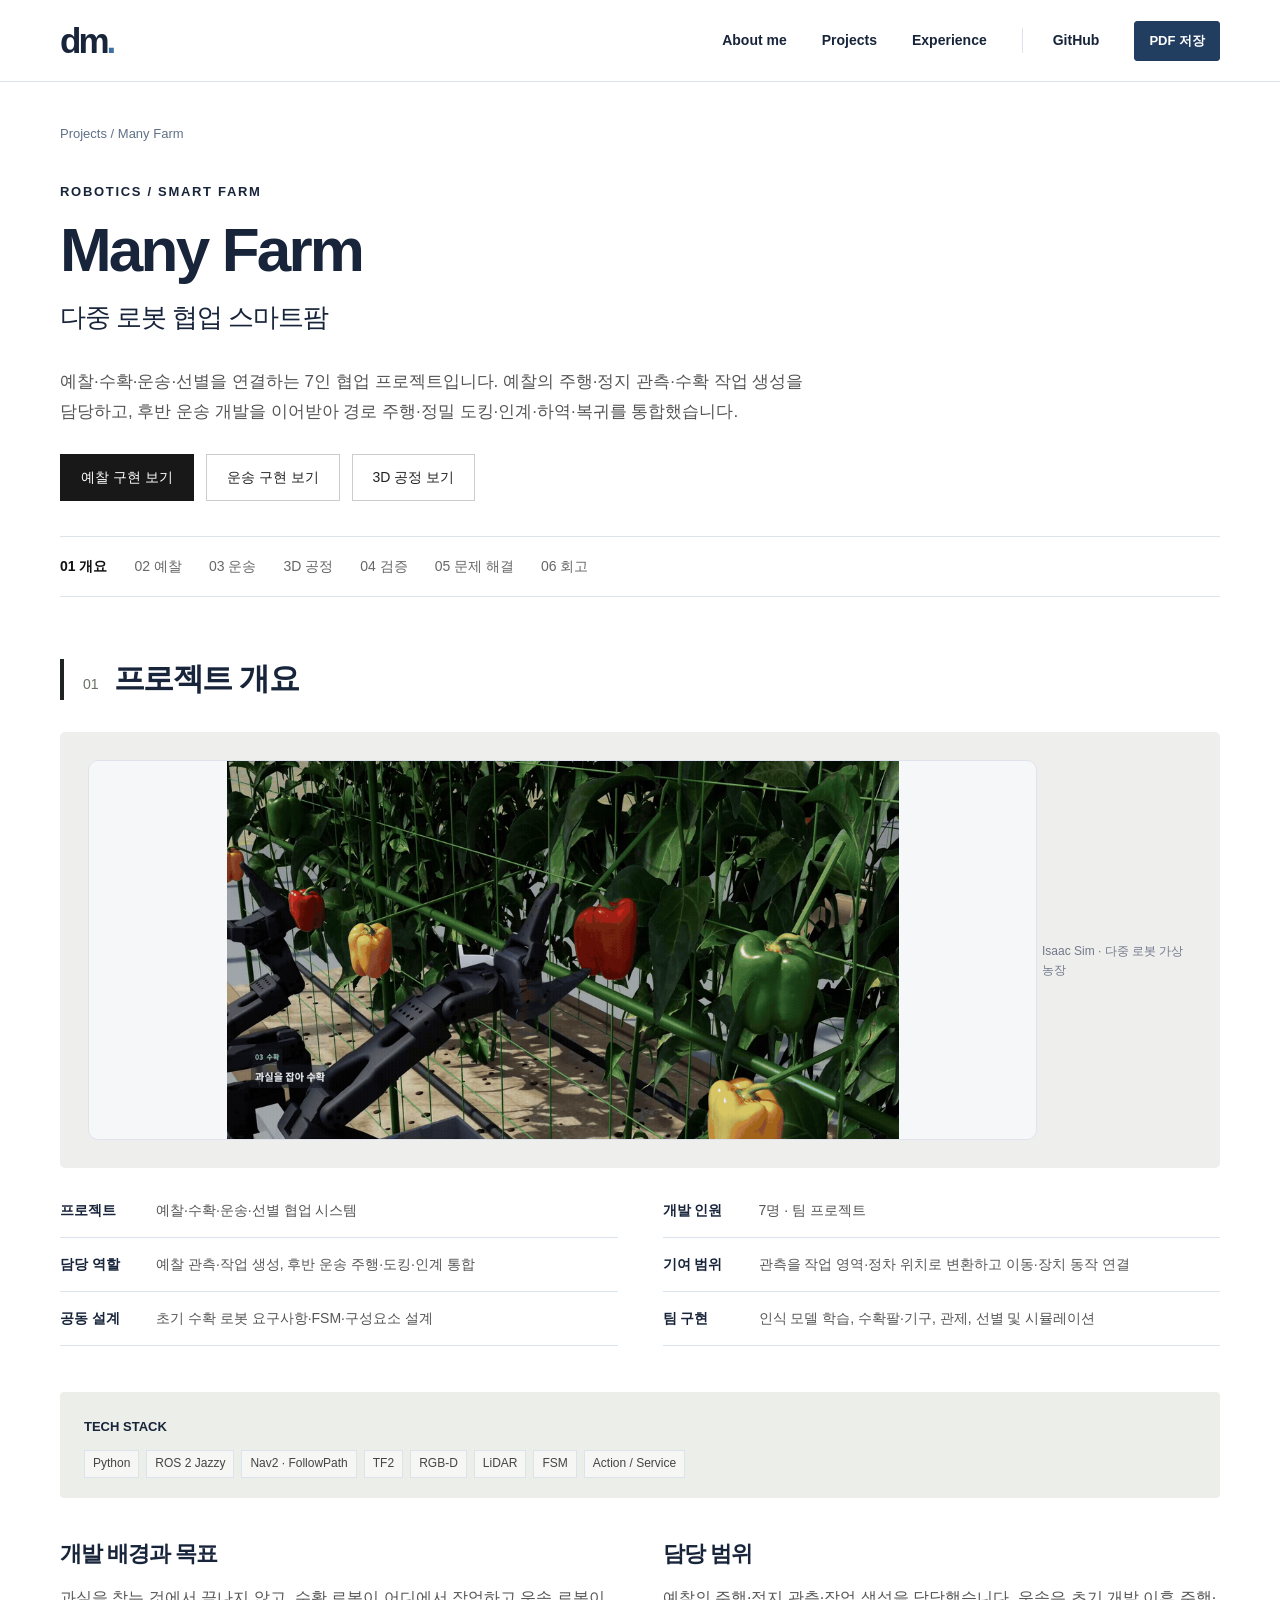
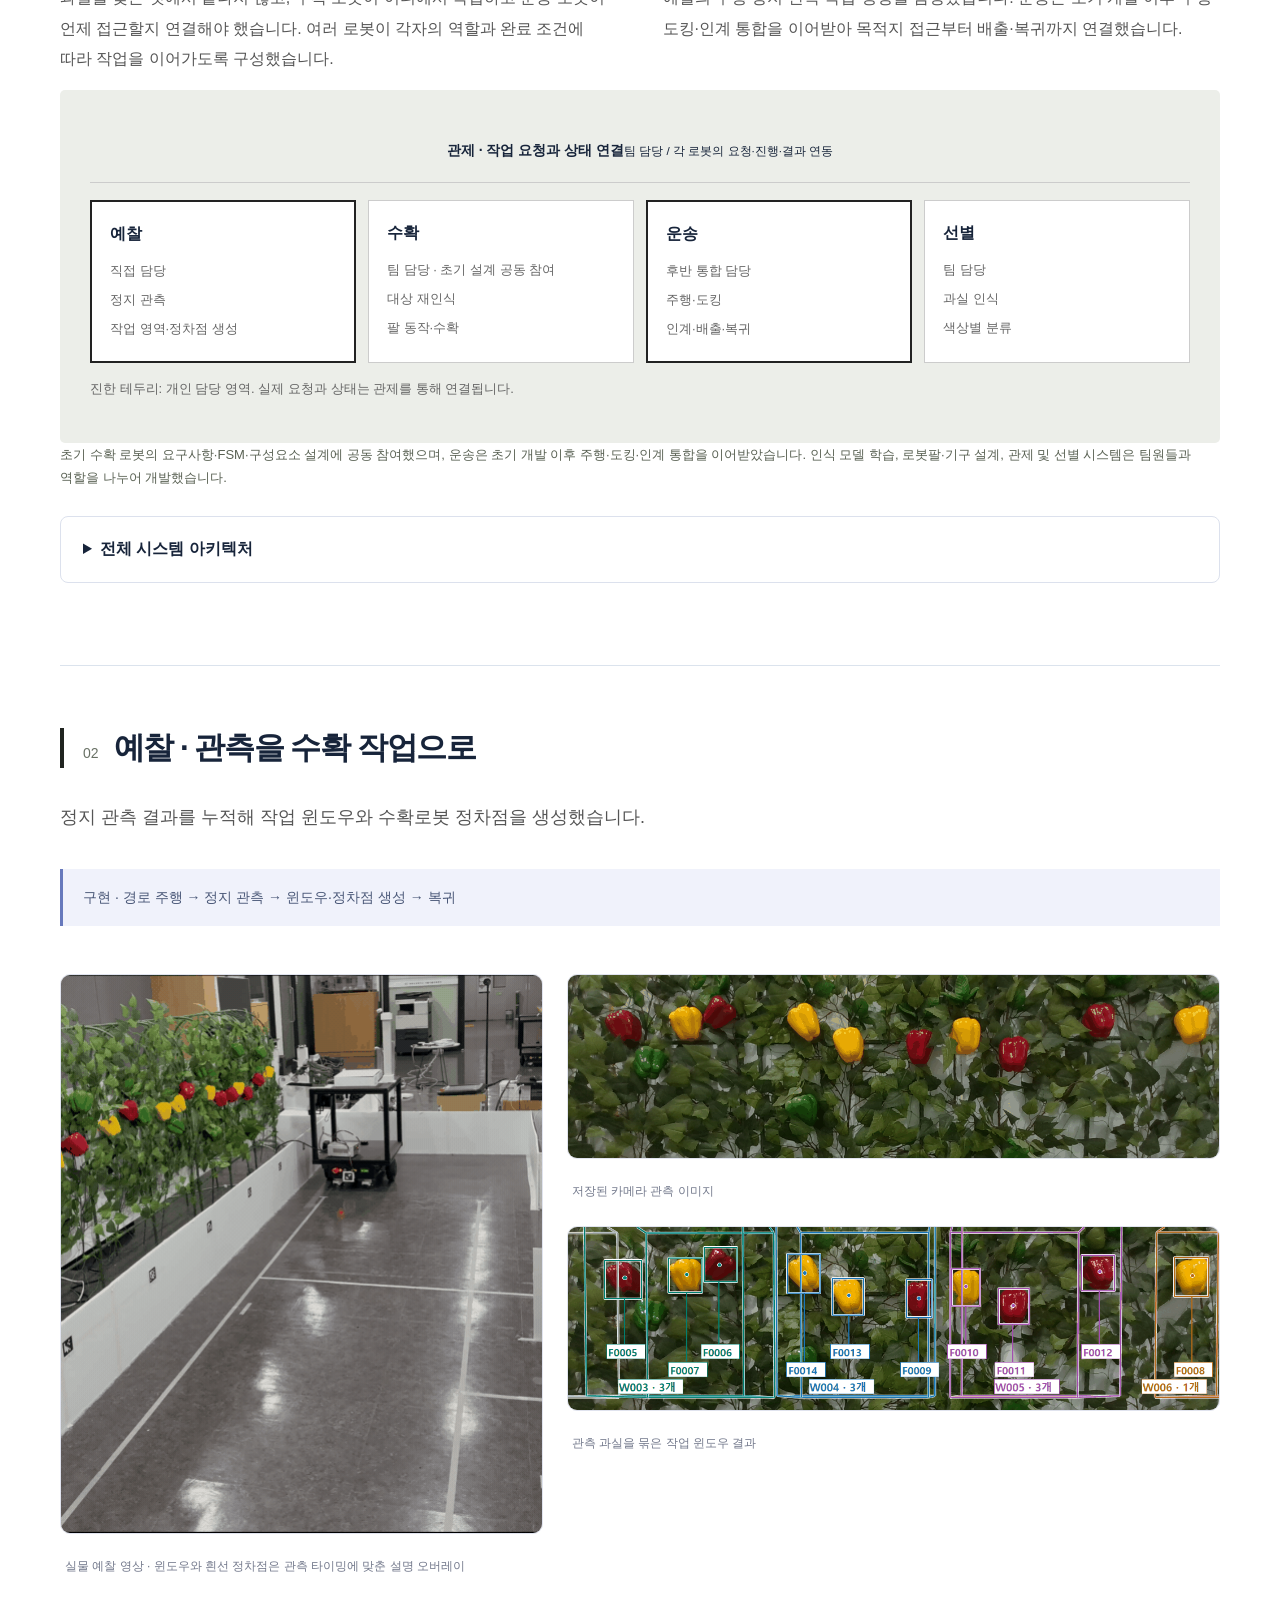
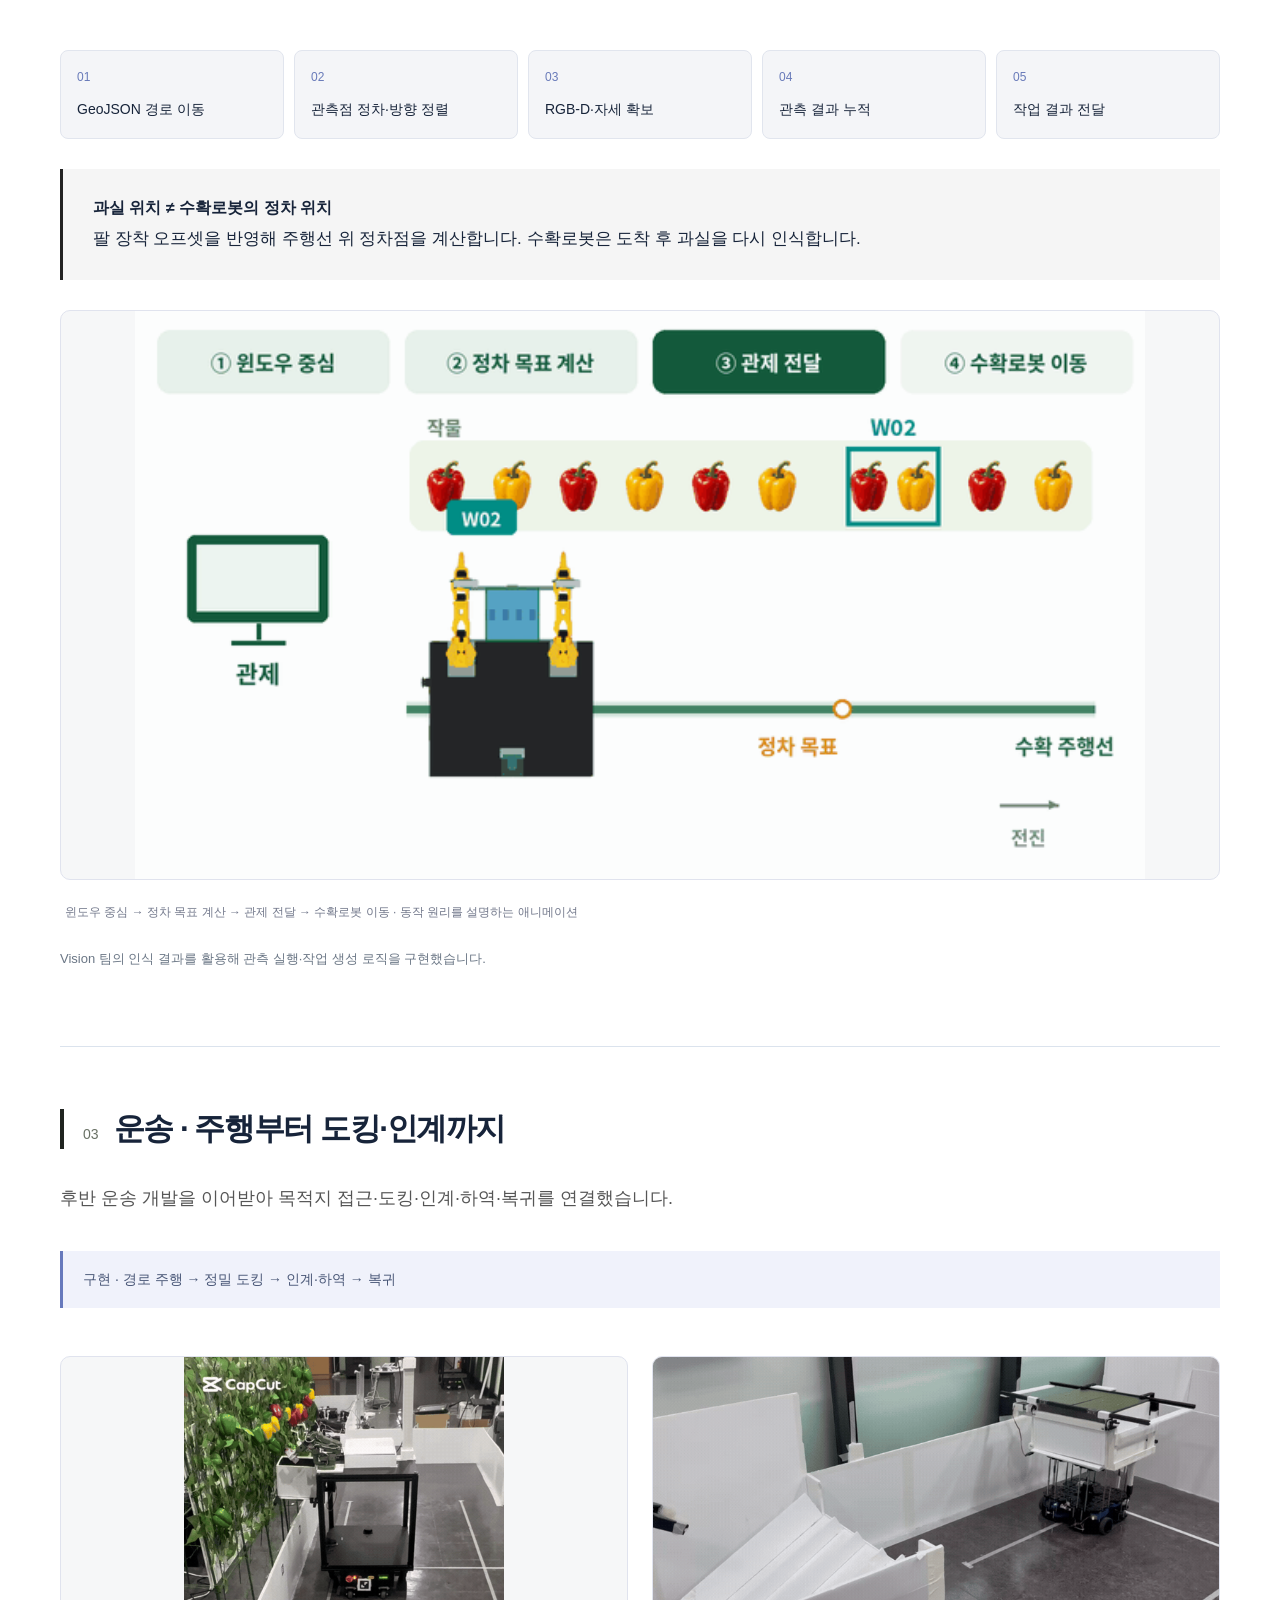
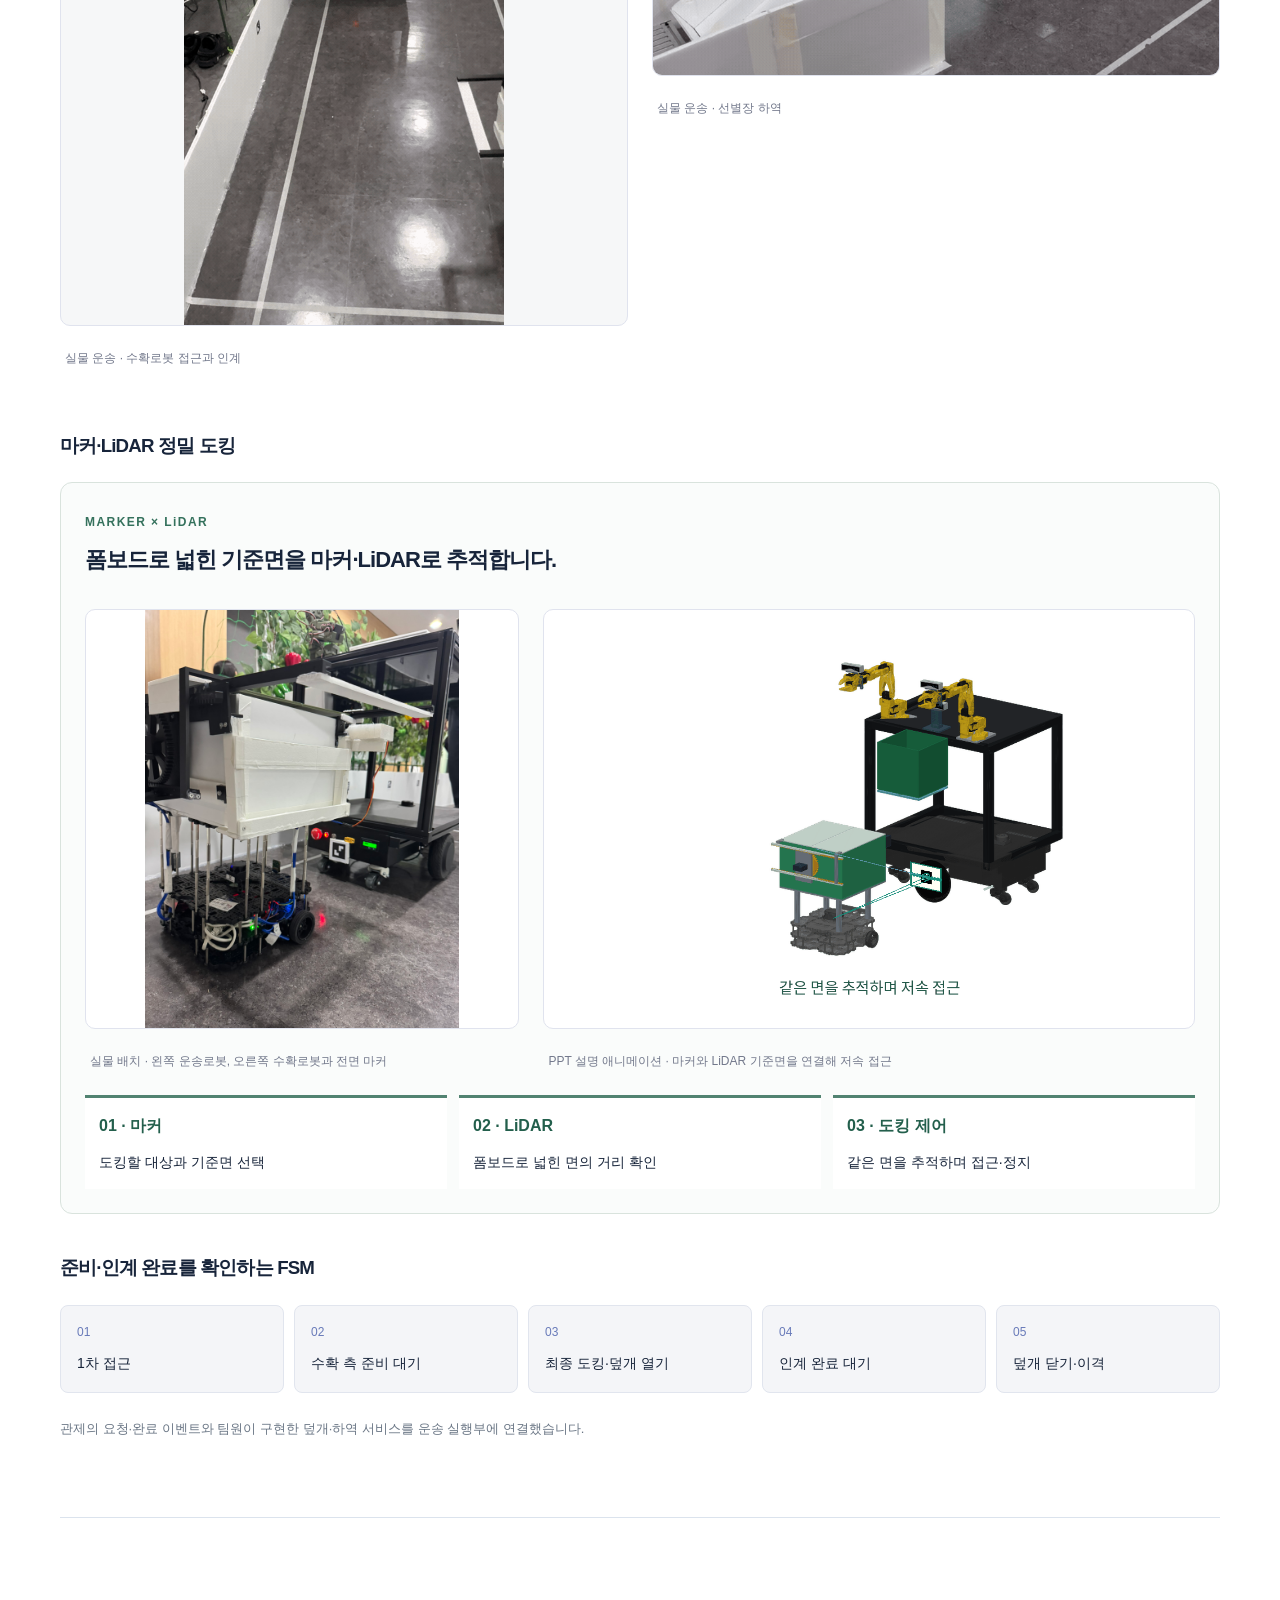
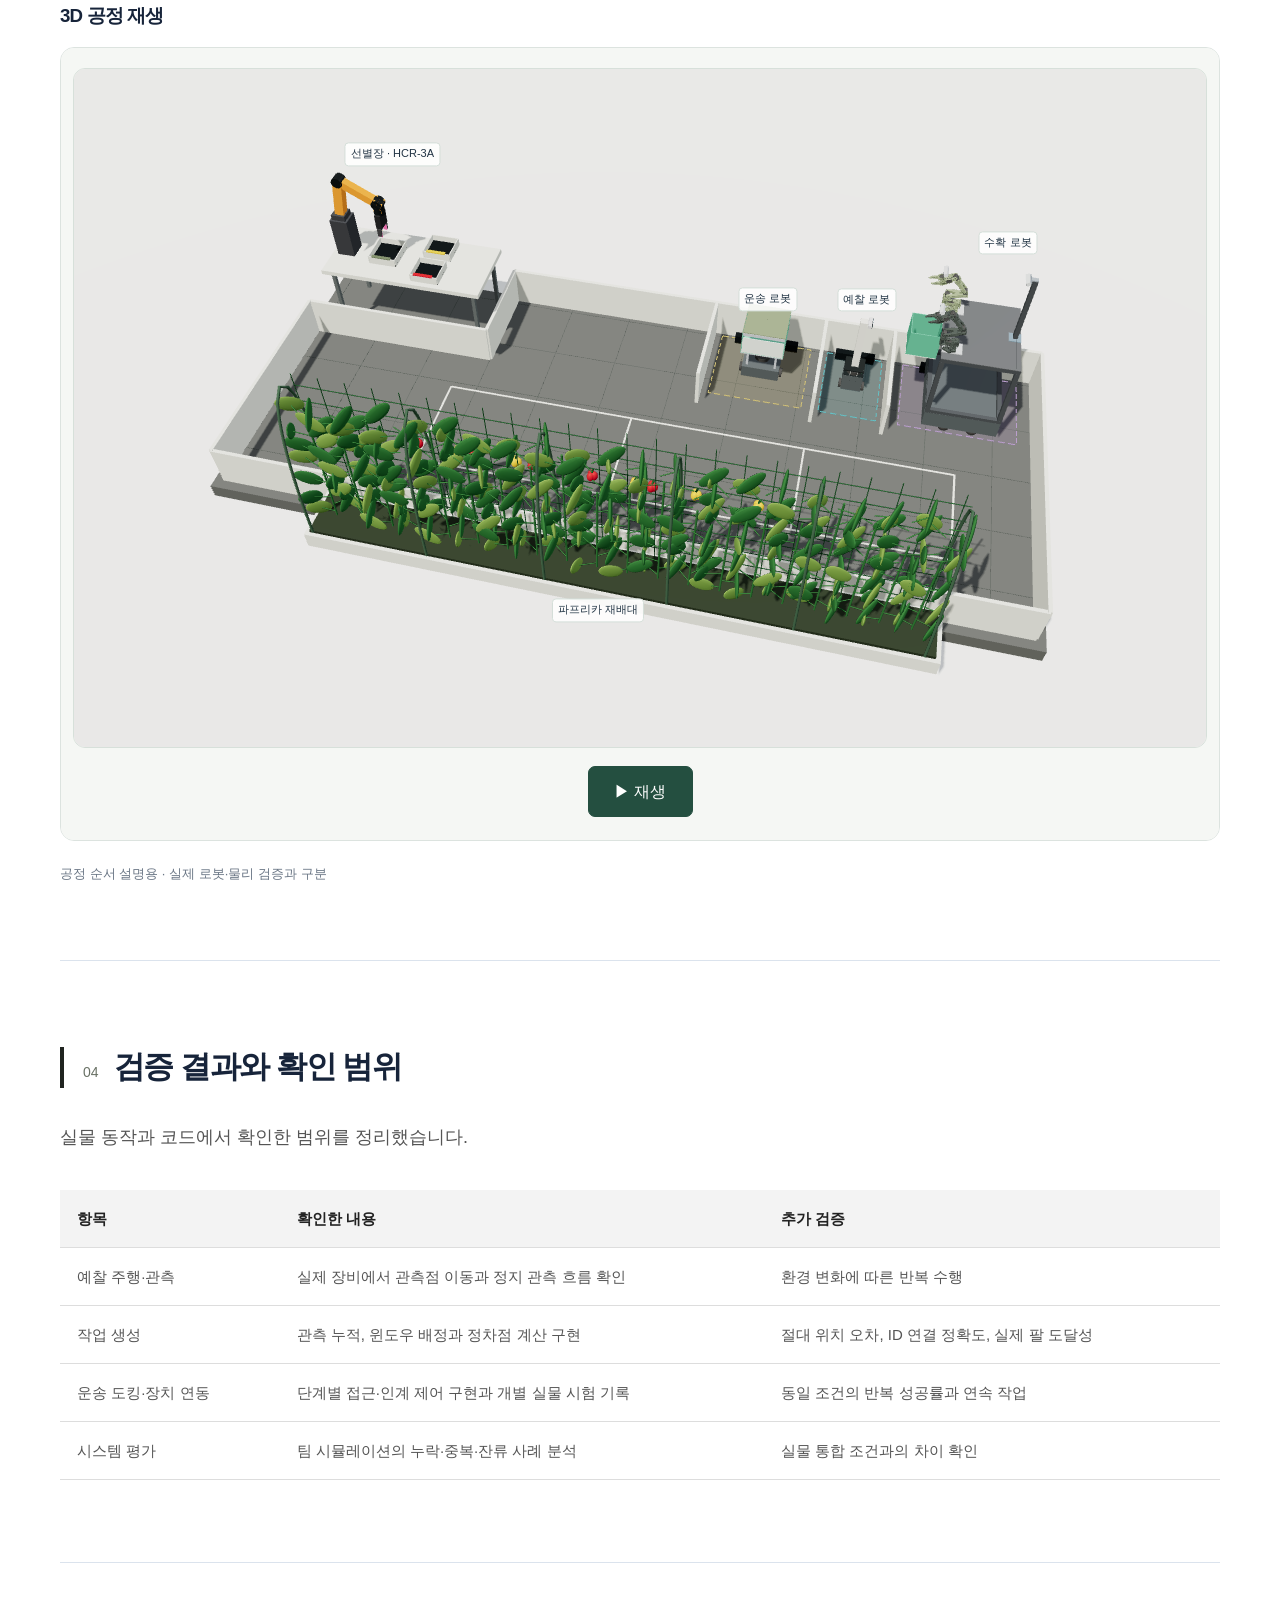
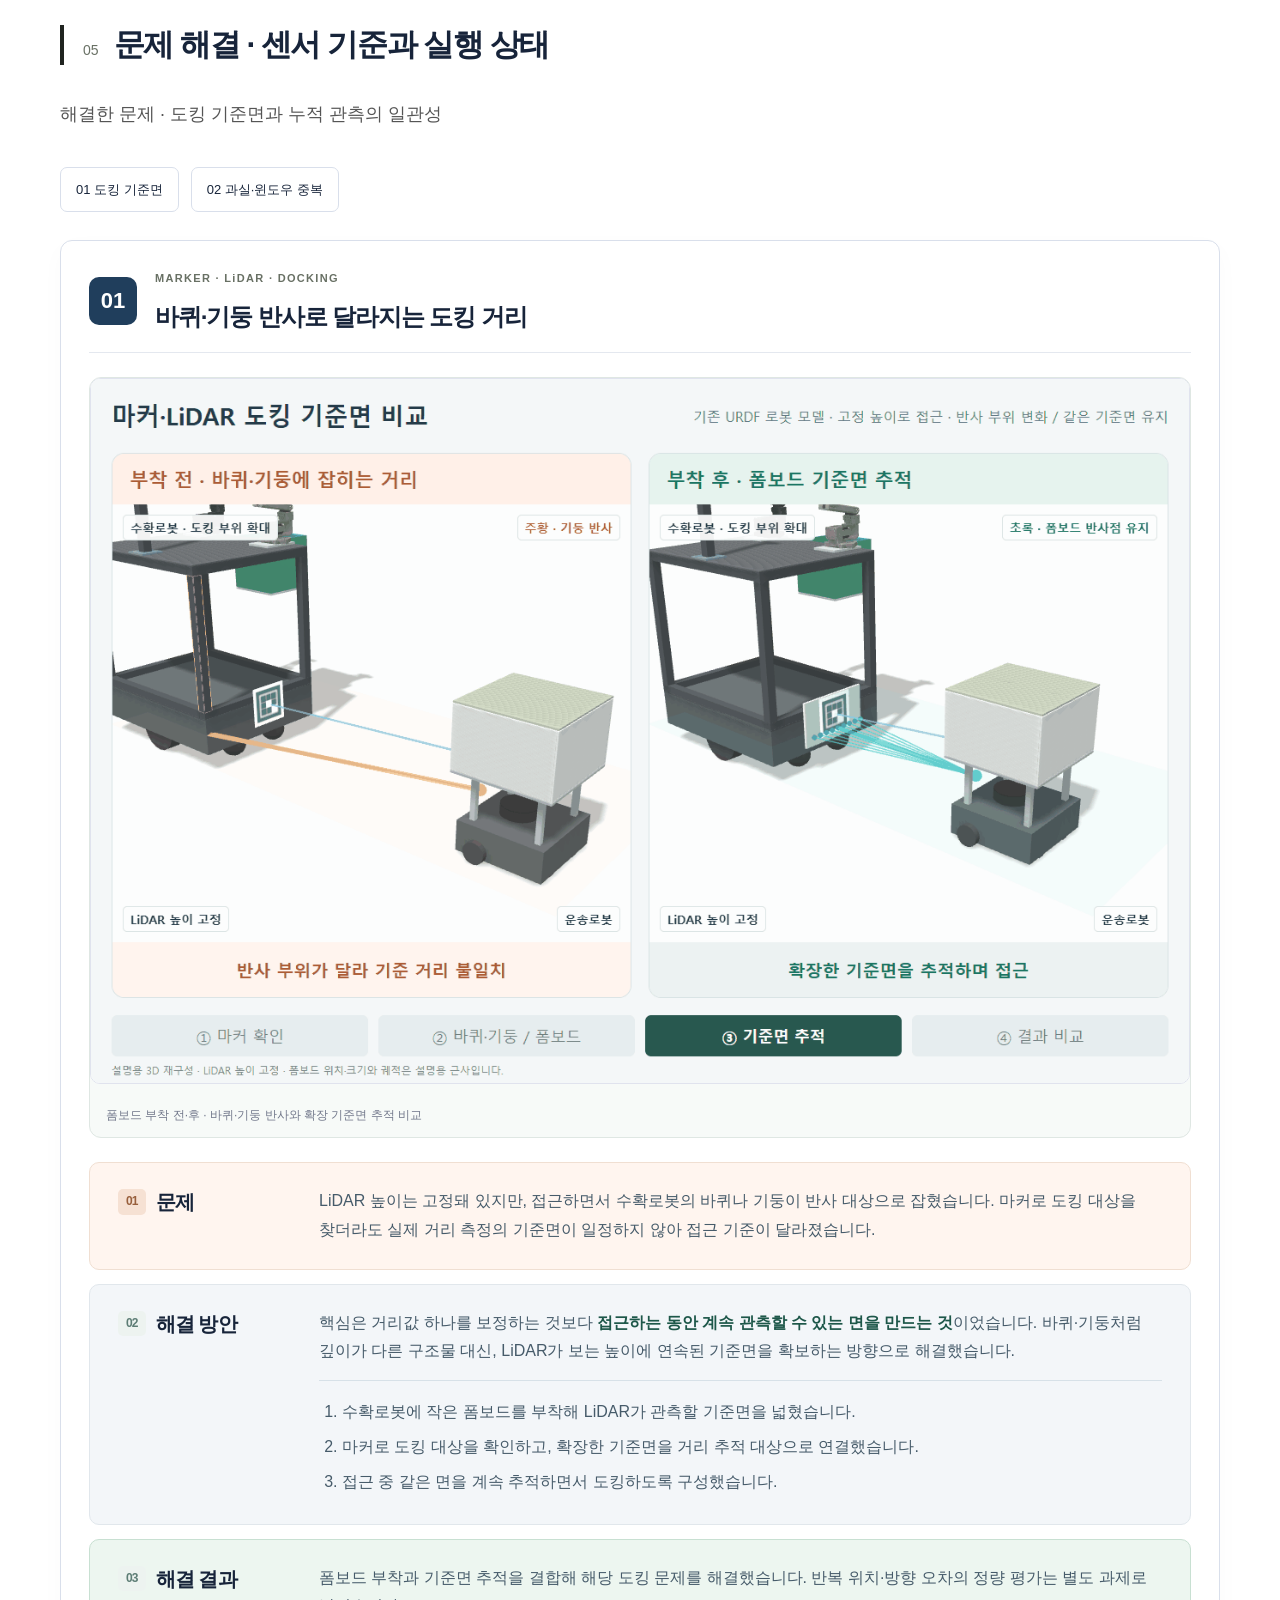
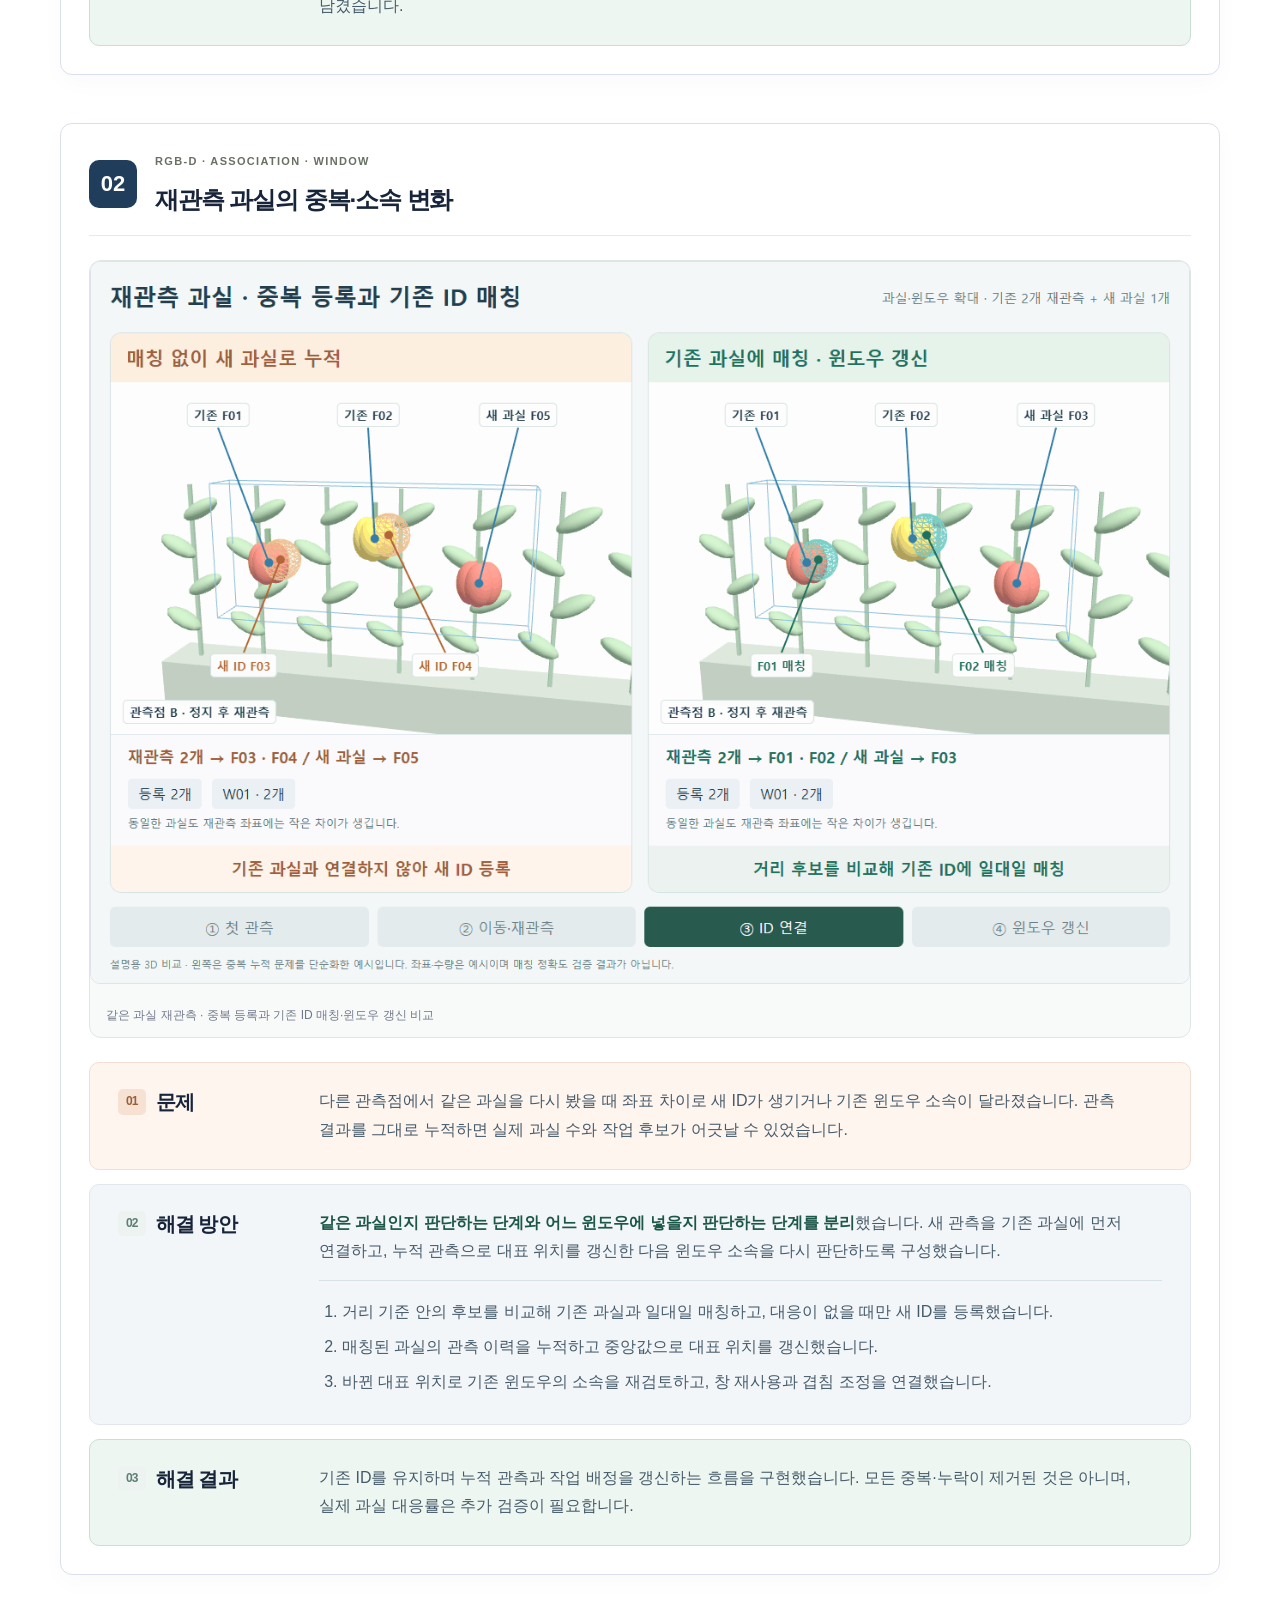
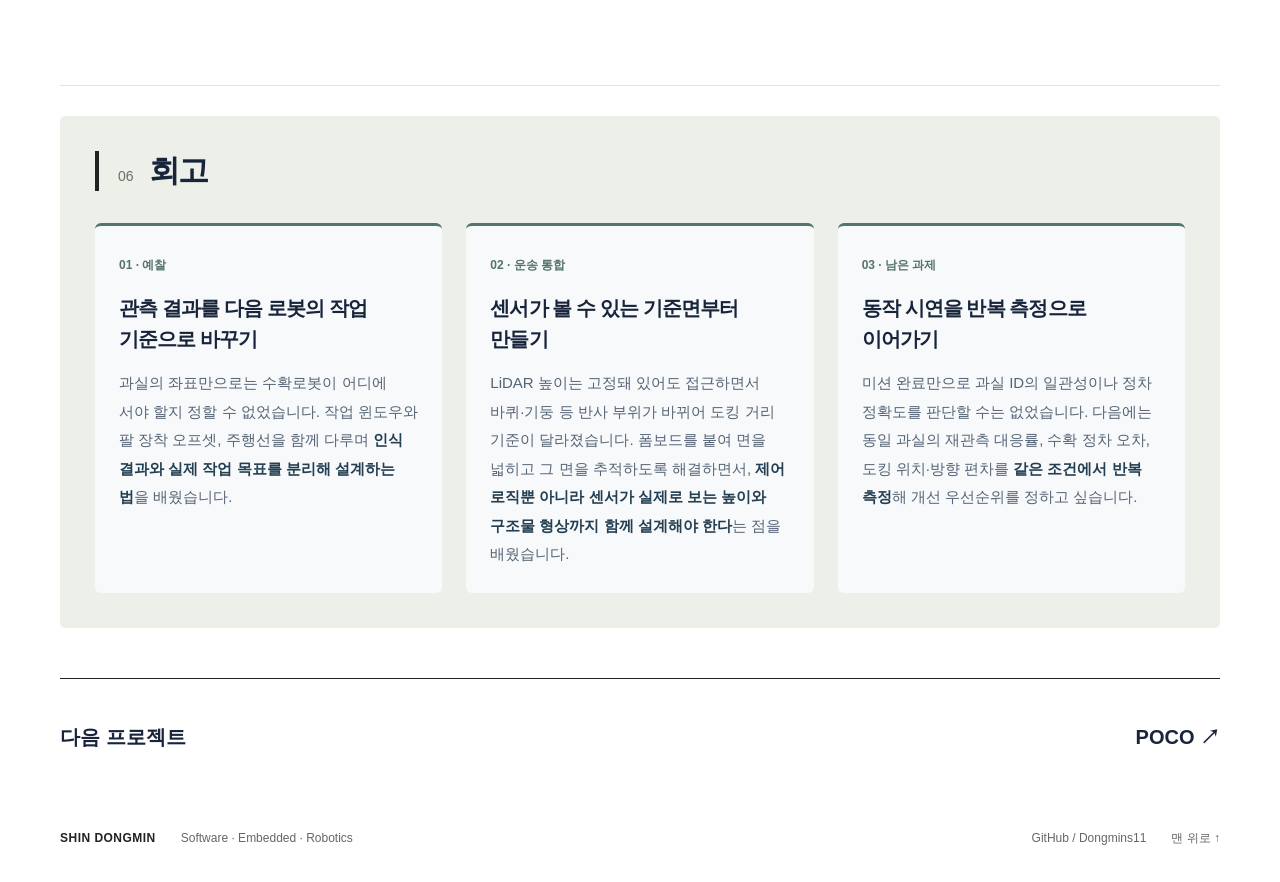
==== manyfarm/index.html @ 44786274 "Publish Many Farm scouting and transport portfolio" ====
<!DOCTYPE html>

<html lang="ko"><head><meta charset="utf-8"/><meta content="width=device-width,initial-scale=1" name="viewport"/><title>Many Farm | 신동민 · 예찰·운송 로봇 개발</title><meta content="예찰 작업 생성과 운송 로봇의 주행·도킹·인계 제어. Many Farm 프로젝트 상세 페이지 로컬 초안." name="description"/><link href="data:image/svg+xml,%3Csvg xmlns='http://www.w3.org/2000/svg' viewBox='0 0 64 64'%3E%3Crect width='64' height='64' rx='12' fill='%235369df'/%3E%3Ctext x='8' y='44' fill='white' font-family='Arial' font-size='30' font-weight='bold'%3Edm%3C/text%3E%3C/svg%3E" rel="icon"/><link href="style.css" rel="stylesheet"/><link href="redesign.css" rel="stylesheet"/><link href="pdf-button.css" rel="stylesheet"/><link href="home-refresh.css" rel="stylesheet"/><link href="manyfarm.css" rel="stylesheet"/><script defer="" src="preview.js"></script><style id="portfolio-evidence-style">
/* Portfolio case-study evidence layout */
.evidence{margin:24px 0;min-width:0}.evidence img{display:block;width:100%;height:auto;max-height:570px;object-fit:contain;border:1px solid #e0e3ee;border-radius:10px;background:#f6f7f8}.evidence figcaption{font-size:12px;line-height:1.6;color:#72788b;margin-top:10px}.media-evidence,.scout-evidence{display:grid;grid-template-columns:1fr 1fr;gap:24px;align-items:start}.scout-evidence{grid-template-columns:.85fr 1.15fr}.role-strip{padding:16px 20px;margin:24px 0;background:#f0f2fb;border-left:3px solid #6779bc;color:#495777;font-size:14px;line-height:1.8}.mission-flow{list-style:none;display:flex;flex-wrap:wrap;gap:10px;padding:0;margin:24px 0;counter-reset:step}.mission-flow li{flex:1 1 125px;padding:16px;background:#f4f5f8;border:1px solid #e1e5ee;border-radius:8px;font-size:14px}.mission-flow li:before{counter-increment:step;content:counter(step,decimal-leading-zero);display:block;color:#687ab9;font-size:12px;margin-bottom:8px}#scout h3,#transport h3{margin-top:42px}#scout p,#transport p{line-height:1.9}details.architecture-proof,#scout details,#transport details{border:1px solid #dce1ed;border-radius:8px;padding:18px 22px;margin-top:26px}summary{cursor:pointer;font-weight:650}.case-nav{flex-wrap:wrap}.case-cover>.evidence{margin:0}.case-section{scroll-margin-top:140px}code{overflow-wrap:anywhere}@media(max-width:700px){.media-evidence,.scout-evidence{grid-template-columns:1fr;gap:8px}.mission-flow li{flex-basis:130px}.case-nav{gap:10px}.evidence img{max-height:480px}}@media print{#simulation iframe{display:none}.evidence img{max-height:340px}.media-evidence,.scout-evidence{grid-template-columns:1fr 1fr}}

.docking-visual{margin:24px 0 36px;padding:24px;border:1px solid #d9e3dd;background:#fafcfb;border-radius:12px}.visual-heading>span{font-size:12px;letter-spacing:.12em;color:#34715c;font-weight:700}.visual-heading h4{font-size:22px;margin:10px 0}.docking-pair{display:grid;grid-template-columns:.8fr 1.2fr;gap:24px;align-items:center}.docking-pair .evidence img{height:420px;max-height:none;object-fit:contain;background:white}.sensor-legend{display:grid;grid-template-columns:repeat(3,1fr);gap:12px}.sensor-legend>div{border-top:3px solid #518371;padding:14px;background:white}.sensor-legend b{color:#235f4c}.sensor-legend p{font-size:14px;margin:8px 0 0}.issue-links{display:flex;gap:12px;flex-wrap:wrap;margin:24px 0}.issue-links a{padding:10px 15px;border:1px solid #d9dfeb;border-radius:7px;font-size:13px}.visual-case{border:1px solid #d9dfeb;border-radius:12px;margin:36px 0 48px;padding:28px;scroll-margin-top:145px;box-shadow:0 8px 24px #27394d06}.visual-case>header{display:flex;gap:18px;align-items:center;padding-bottom:20px;border-bottom:1px solid #e4e8ef}.issue-number{display:grid;place-items:center;flex:0 0 48px;height:48px;background:#203e5c;color:white;border-radius:10px;font-size:22px;font-weight:750}.visual-case header h3{margin:6px 0 0;font-size:24px}.visual-case .mini-label{margin:0;color:#617491}.issue-visual{display:grid;grid-template-columns:1.25fr 1fr;gap:24px;align-items:center}.comparison-board{display:grid;gap:14px}.comparison-board>div{padding:20px;border-radius:8px}.before{background:#fff4f0;border-left:3px solid #bc775e}.after{background:#eef7f2;border-left:3px solid #498269}.comparison-board small{font-size:12px;color:#667181}.comparison-board h4{font-size:17px;margin:8px 0}.comparison-board p{font-size:14px;margin:8px 0}.diagram-arrow{font-weight:bold;color:#678171}.case-findings{display:grid;grid-template-columns:1fr 1fr;gap:24px;margin:20px 0}.case-findings b{font-size:13px}.issue-problem b{color:#a35c43}.issue-change b{color:#34715c}.case-findings p{font-size:15px;line-height:1.85;margin:8px 0}.case-result{border-top:1px solid #e1e6ef;padding-top:16px;font-size:13px;line-height:1.8;color:#647184}.case-result b{margin-right:10px;color:#344b69}.goal-diagram{margin:24px 0}.goal-lane{padding:20px;margin-bottom:16px;border-radius:8px}.goal-lane h4{font-size:16px;margin:0 0 16px}.goal-lane ol{display:grid;grid-template-columns:repeat(3,1fr);gap:18px;list-style:none;padding:0;margin:0}.goal-lane li{background:white;border:1px solid #e2e6ec;border-radius:7px;padding:18px;position:relative}.goal-lane li:not(:last-child):after{content:'→';position:absolute;right:-16px;top:28px;color:#758396}.goal-lane b,.goal-lane small{display:block}.goal-lane b{font-size:15px}.goal-lane small{font-size:12px;margin-top:10px;color:#6a7381}.goal-diagram figcaption{font-size:12px;color:#72788b}.visual-case .media-evidence .evidence img{max-height:340px}
@media(max-width:800px){.docking-pair,.issue-visual{grid-template-columns:1fr}.docking-pair .evidence img{height:auto;max-height:440px}.sensor-legend{grid-template-columns:1fr}.visual-case{padding:18px}.case-findings{grid-template-columns:1fr;gap:12px}.goal-lane ol{grid-template-columns:1fr}.goal-lane li:not(:last-child):after{content:'↓';right:50%;top:auto;bottom:-19px}.visual-case header h3{font-size:21px}}
@media(max-width:620px){.site-header{flex-wrap:wrap;height:auto;gap:8px;padding-top:12px;padding-bottom:12px}.site-header nav{display:flex;flex-wrap:wrap;gap:12px;width:100%;justify-content:flex-start}.site-header .pdf-save{padding:6px 10px}.case-nav{position:static}.docking-visual{padding:16px}.visual-heading h4{font-size:20px}}
.scope-note{font-size:13px;line-height:1.7;color:#6a7685;margin-top:22px}.comparison-only{display:block}.comparison-only .comparison-board{grid-template-columns:1fr 1fr}.visual-case{margin-top:28px} @media(max-width:700px){.comparison-only .comparison-board{grid-template-columns:1fr}}.docking-story{margin-top:24px}.docking-contrast{display:grid;grid-template-columns:1fr 40px 1fr;align-items:center;gap:12px}.docking-contrast>div{padding:18px 24px;border-radius:8px;background:#fff3ed;border-left:3px solid #bd795d}.docking-contrast>div:last-child{background:#edf7f1;border-color:#498269}.docking-contrast small{display:block;font-size:12px;color:#6c7581;margin-bottom:8px}.docking-contrast strong{font-size:19px;line-height:1.5}.docking-contrast>span{text-align:center;color:#6d7d8c;font-size:26px}.docking-story .evidence{margin:20px 0}.docking-story .evidence img{max-height:520px;background:#fff}.docking-steps{display:grid;grid-template-columns:repeat(3,1fr);list-style:none;padding:0;gap:14px;margin:24px 0}.docking-steps li{border-top:3px solid #528472;padding:14px;background:#f6f9f7}.docking-steps span{font-size:12px;color:#528472;margin-right:10px}.docking-steps b{font-size:16px}.docking-steps small{display:block;margin-top:8px;color:#657184;font-size:13px}@media(max-width:600px){.docking-contrast{grid-template-columns:1fr;gap:8px}.docking-contrast>span{transform:rotate(90deg)}.docking-contrast strong{font-size:17px}.docking-steps{grid-template-columns:1fr;gap:8px}.docking-story .evidence img{max-height:none}}.docking-comparison .evidence img{max-height:none}.reflection-cards{display:grid;grid-template-columns:repeat(3,minmax(0,1fr));gap:24px}.reflection-cards article{padding:24px;background:#f7f9fb;border-top:3px solid #52766d;border-radius:6px}.reflection-cards article>span{font-size:12px;color:#54736c;font-weight:700}.reflection-cards h3{font-size:20px;line-height:1.55;margin:14px 0}.reflection-cards p{font-size:15px;line-height:1.9;color:#556475;margin:0}.reflection-cards strong{color:#243f51;font-weight:650}@media(max-width:850px){.reflection-cards{grid-template-columns:1fr}}.scout-matching-visual .evidence img{max-height:none}.scout-matching-visual{margin:20px 0}.reason-step{margin:24px 0}.reason-step h4{display:flex;align-items:center;gap:10px;font-size:17px;margin:0 0 12px}.reason-step h4 span{font-size:12px;color:#5d7d75;background:#edf3f0;padding:5px 8px;border-radius:5px}.reason-step p,.reason-step li{font-size:15px;line-height:1.9;color:#465b6a}.reason-step p{margin:0}.reason-step strong{color:#1d5749}.reason-step ol{margin:0;padding-left:23px}.reason-step li{padding:3px 0}.reason-step.applied{background:#f4f8f6;border-left:3px solid #568673;padding:20px 24px;border-radius:6px}.verified-result{border-top:1px solid #e1e6ef;padding-top:18px;font-size:13px;line-height:1.8;color:#687a88}.verified-result b{display:block;color:#355a50;margin-bottom:6px}
.trouble-layout{display:grid;grid-template-columns:minmax(0,1fr);gap:24px;align-items:start;margin-top:24px}
.trouble-layout .docking-story,.trouble-layout .scout-matching-visual{margin:0;position:static}
.trouble-layout .evidence{margin:0;border:1px solid #dfe7e3;border-radius:12px;overflow:hidden;background:#f7faf8}
.trouble-layout .evidence img{width:100%;height:auto;display:block}
.trouble-layout figcaption{padding:12px 16px;font-size:12px;line-height:1.6}
.trouble-notes{display:grid;grid-template-columns:repeat(3,minmax(0,1fr));gap:18px;align-items:stretch}.trouble-notes .reason-step{margin:0;padding:24px;border-radius:10px;background:#f3f6f9;border:1px solid #e1e7ec}
.trouble-notes .reason-step:first-child{background:#fff5ef;border-color:#f0dfd2}
.trouble-notes .reason-step:first-child h4 span{background:#f6e1d3;color:#985f3c}
.trouble-notes .reason-step.applied{background:#eef6f1;border-color:#d5e5da}
.trouble-notes .reason-step h4{font-size:20px;margin-bottom:16px}.trouble-notes .reason-step p,.trouble-notes .reason-step li{font-size:16px;line-height:1.8}
.trouble-notes .reason-step ol{margin-top:16px;padding-top:14px;border-top:1px solid #d7e1e8}.trouble-notes .reason-step.outcome{background:#edf6f0;border-color:#c8e0d2}
.visual-case .verified-result{display:grid;grid-template-columns:130px 1fr;gap:16px;margin:18px 0 0;padding:18px 22px;background:#173e35;color:#e1efe9;border:0;border-radius:10px}
.visual-case .verified-result b{color:#fff;margin:0}
#overview .case-cover{grid-template-columns: minmax(0,1.4fr) minmax(0,1fr)}
@media(max-width:1000px){.trouble-layout{grid-template-columns:1fr}.trouble-layout .docking-story,.trouble-layout .scout-matching-visual{position:static}.trouble-notes{grid-template-columns:repeat(3,minmax(0,1fr))}}
@media(max-width:700px){.trouble-notes{grid-template-columns:1fr}.visual-case .verified-result{grid-template-columns:1fr;gap:6px}#overview .case-cover{grid-template-columns:1fr}}

.trouble-notes{grid-template-columns:minmax(0,1fr);gap:14px}
.trouble-notes .reason-step{display:grid;grid-template-columns:175px minmax(0,1fr);column-gap:26px;align-items:start;padding:24px 28px}
.trouble-notes .reason-step h4{grid-column:1;grid-row:1 / span 2;margin:0;padding-top:2px}
.trouble-notes .reason-step p,.trouble-notes .reason-step ol{grid-column:2;margin-bottom:0}
.trouble-notes .reason-step ol{margin-top:14px}
@media(max-width:700px){.trouble-notes .reason-step{grid-template-columns:1fr;padding:22px;gap:12px}.trouble-notes .reason-step h4{grid-row:auto}.trouble-notes .reason-step p,.trouble-notes .reason-step ol{grid-column:1}.trouble-notes .reason-step ol{margin-top:0}}
</style></head>
<body><a class="skip" href="#main">본문으로 이동</a><header class="site-header"><a aria-label="신동민 포트폴리오 홈" class="wordmark" href="../index.html">dm<span>.</span></a><nav aria-label="주 메뉴"><a href="../index.html#about">About me</a><a href="../index.html#completed-projects">Projects</a><a href="../index.html#journey">Experience</a><a class="nav-git" href="https://github.com/Dongmins11" rel="noopener noreferrer" target="_blank">GitHub</a><button class="pdf-save" id="print-page" type="button">PDF 저장</button></nav></header>
<main class="wrap" id="main"><div class="case-top" id="top"><p class="breadcrumb"><a href="../index.html#main-project">Projects</a> / Many Farm</p><p class="eyebrow">ROBOTICS / SMART FARM</p><h1>Many Farm</h1><p class="case-subtitle">다중 로봇 협업 스마트팜</p><p class="case-lead">예찰·수확·운송·선별을 연결하는 7인 협업 프로젝트입니다. 예찰의 주행·정지 관측·수확 작업 생성을 담당하고, 후반 운송 개발을 이어받아 경로 주행·정밀 도킹·인계·하역·복귀를 통합했습니다.</p><div class="actions"><a class="button" href="#scout">예찰 구현 보기</a><a class="button secondary" href="#transport">운송 구현 보기</a><a class="button secondary" href="#simulation">3D 공정 보기</a></div></div>
<nav aria-label="프로젝트 목차" class="case-nav"><a href="#overview">01 개요</a><a href="#scout">02 예찰</a><a href="#transport">03 운송</a><a href="#simulation">3D 공정</a><a href="#results">04 검증</a><a href="#troubleshooting">05 문제 해결</a><a href="#reflection">06 회고</a></nav>
<section class="case-section" id="overview"><div class="section-title"><span>01</span><h2>프로젝트 개요</h2></div><div class="case-cover"><figure class="evidence"><img alt="Isaac Sim · 다중 로봇 가상 농장" loading="lazy" src="assets/portfolio/simulation-overview-10s.gif"/><figcaption>Isaac Sim · 다중 로봇 가상 농장</figcaption></figure><div class="case-data"><dl><div><dt>프로젝트</dt><dd>예찰·수확·운송·선별 협업 시스템</dd></div><div><dt>개발 인원</dt><dd>7명 · 팀 프로젝트</dd></div><div><dt>담당 역할</dt><dd>예찰 관측·작업 생성, 후반 운송 주행·도킹·인계 통합</dd></div><div><dt>기여 범위</dt><dd>관측을 작업 영역·정차 위치로 변환하고 이동·장치 동작 연결</dd></div><div><dt>공동 설계</dt><dd>초기 수확 로봇 요구사항·FSM·구성요소 설계</dd></div><div><dt>팀 구현</dt><dd>인식 모델 학습, 수확팔·기구, 관제, 선별 및 시뮬레이션</dd></div></dl></div></div><div class="case-stack"><span>TECH STACK</span><ul class="tags"><li>Python</li><li>ROS 2 Jazzy</li><li>Nav2 · FollowPath</li><li>TF2</li><li>RGB-D</li><li>LiDAR</li><li>FSM</li><li>Action / Service</li></ul></div><div class="two-col"><div><h3>개발 배경과 목표</h3><p>과실을 찾는 것에서 끝나지 않고, 수확 로봇이 어디에서 작업하고 운송 로봇이 언제 접근할지 연결해야 했습니다. 여러 로봇이 각자의 역할과 완료 조건에 따라 작업을 이어가도록 구성했습니다.</p></div><div><h3>담당 범위</h3><p>예찰의 주행·정지 관측·작업 생성을 담당했습니다. 운송은 초기 개발 이후 주행·도킹·인계 통합을 이어받아 목적지 접근부터 배출·복귀까지 연결했습니다.</p></div></div>
<div aria-label="관제가 예찰, 수확, 운송, 선별의 작업 요청과 상태를 연결하는 시스템" class="diagram robot-system"><div class="bus"><strong>관제 · 작업 요청과 상태 연결</strong><small>팀 담당 / 각 로봇의 요청·진행·결과 연동</small></div><div class="nodes"><div class="node own"><b>예찰</b><small class="scope">직접 담당</small><br/><small>정지 관측<br/>작업 영역·정차점 생성</small></div><div class="node"><b>수확</b><small class="scope">팀 담당 · 초기 설계 공동 참여</small><br/><small>대상 재인식<br/>팔 동작·수확</small></div><div class="node own"><b>운송</b><small class="scope">후반 통합 담당</small><br/><small>주행·도킹<br/>인계·배출·복귀</small></div><div class="node"><b>선별</b><small class="scope">팀 담당</small><br/><small>과실 인식<br/>색상별 분류</small></div></div><p class="legend">진한 테두리: 개인 담당 영역. 실제 요청과 상태는 관제를 통해 연결됩니다.</p></div>
<p class="fine">초기 수확 로봇의 요구사항·FSM·구성요소 설계에 공동 참여했으며, 운송은 초기 개발 이후 주행·도킹·인계 통합을 이어받았습니다. 인식 모델 학습, 로봇팔·기구 설계, 관제 및 선별 시스템은 팀원들과 역할을 나누어 개발했습니다.</p><details class="architecture-proof"><summary>전체 시스템 아키텍처</summary><figure class="evidence"><img alt="웹 관제 · ROS 2 공통 인터페이스 · 실물·시뮬레이션" loading="lazy" src="assets/portfolio/architecture.png"/><figcaption>웹 관제 · ROS 2 공통 인터페이스 · 실물·시뮬레이션</figcaption></figure></details></section>
<div id="implementation"></div><section class="case-section" id="scout"><div class="section-title"><span>02</span><h2>예찰 · 관측을 수확 작업으로</h2></div>
<p class="section-intro">정지 관측 결과를 누적해 작업 윈도우와 수확로봇 정차점을 생성했습니다.</p>
<div class="role-strip">구현 · 경로 주행 → 정지 관측 → 윈도우·정차점 생성 → 복귀</div>
<div class="scout-evidence" id="demo"><figure class="evidence"><img alt="실물 예찰 영상 · 윈도우와 흰선 정차점은 관측 타이밍에 맞춘 설명 오버레이" loading="lazy" src="assets/portfolio/scout-real.gif"/><figcaption>실물 예찰 영상 · 윈도우와 흰선 정차점은 관측 타이밍에 맞춘 설명 오버레이</figcaption></figure><div><figure class="evidence"><img alt="저장된 카메라 관측 이미지" loading="lazy" src="assets/portfolio/scout-observation.png"/><figcaption>저장된 카메라 관측 이미지</figcaption></figure><figure class="evidence"><img alt="관측 과실을 묶은 작업 윈도우 결과" loading="lazy" src="assets/portfolio/scout-windows.png"/><figcaption>관측 과실을 묶은 작업 윈도우 결과</figcaption></figure></div></div>
<ol class="mission-flow"><li>GeoJSON 경로 이동</li><li>관측점 정차·방향 정렬</li><li>RGB-D·자세 확보</li><li>관측 결과 누적</li><li>작업 결과 전달</li></ol>



<div class="callout"><strong>과실 위치 ≠ 수확로봇의 정차 위치</strong><p>팔 장착 오프셋을 반영해 주행선 위 정차점을 계산합니다. 수확로봇은 도착 후 과실을 다시 인식합니다.</p></div>
<figure class="evidence"><img alt="윈도우 중심 → 정차 목표 계산 → 관제 전달 → 수확로봇 이동 · 동작 원리를 설명하는 애니메이션" loading="lazy" src="assets/portfolio/harvest-window-goal.gif"/><figcaption>윈도우 중심 → 정차 목표 계산 → 관제 전달 → 수확로봇 이동 · 동작 원리를 설명하는 애니메이션</figcaption></figure>

<p class="scope-note">Vision 팀의 인식 결과를 활용해 관측 실행·작업 생성 로직을 구현했습니다.</p></section><section class="case-section" id="transport"><div class="section-title"><span>03</span><h2>운송 · 주행부터 도킹·인계까지</h2></div>
<p class="section-intro">후반 운송 개발을 이어받아 목적지 접근·도킹·인계·하역·복귀를 연결했습니다.</p>
<div class="role-strip">구현 · 경로 주행 → 정밀 도킹 → 인계·하역 → 복귀</div>
<div class="media-evidence"><figure class="evidence"><img alt="실물 운송 · 수확로봇 접근과 인계" loading="lazy" src="assets/portfolio/handoff-real.gif"/><figcaption>실물 운송 · 수확로봇 접근과 인계</figcaption></figure><figure class="evidence"><img alt="실물 운송 · 선별장 하역" loading="lazy" src="assets/portfolio/unload-real.gif"/><figcaption>실물 운송 · 선별장 하역</figcaption></figure></div>


<h3>마커·LiDAR 정밀 도킹</h3><div class="docking-visual" id="docking-visual"><div class="visual-heading"><span>MARKER × LiDAR</span><h4>폼보드로 넓힌 기준면을 마커·LiDAR로 추적합니다.</h4></div><div class="docking-pair"><figure class="evidence"><img alt="실물 배치 · 왼쪽 운송로봇, 오른쪽 수확로봇과 전면 마커" loading="lazy" src="assets/portfolio/docking-real.JPEG"/><figcaption>실물 배치 · 왼쪽 운송로봇, 오른쪽 수확로봇과 전면 마커</figcaption></figure><figure class="evidence"><img alt="PPT 설명 애니메이션 · 마커와 LiDAR 기준면을 연결해 저속 접근" loading="lazy" src="assets/portfolio/lidar-target-docking.gif"/><figcaption>PPT 설명 애니메이션 · 마커와 LiDAR 기준면을 연결해 저속 접근</figcaption></figure></div><div class="sensor-legend"><div><b>01 · 마커</b><p>도킹할 대상과 기준면 선택</p></div><div><b>02 · LiDAR</b><p>폼보드로 넓힌 면의 거리 확인</p></div><div><b>03 · 도킹 제어</b><p>같은 면을 추적하며 접근·정지</p></div></div></div>

<h3>준비·인계 완료를 확인하는 FSM</h3><ol class="mission-flow"><li>1차 접근</li><li>수확 측 준비 대기</li><li>최종 도킹·덮개 열기</li><li>인계 완료 대기</li><li>덮개 닫기·이격</li></ol>





<p class="scope-note">관제의 요청·완료 이벤트와 팀원이 구현한 덮개·하역 서비스를 운송 실행부에 연결했습니다.</p></section><section aria-label="3D 협업 공정 시뮬레이션" class="case-section" id="simulation" style="margin:24px 0;scroll-margin-top:110px"><h3>3D 공정 재생</h3><iframe id="simulation-frame" loading="lazy" src="simulation.html" style="display:block;width:100%;height:790px;border:1px solid #dce3df;border-radius:14px;margin-top:15px" title="Many Farm 3D 공정 시뮬레이터"></iframe><p class="scope-note">공정 순서 설명용 · 실제 로봇·물리 검증과 구분</p></section>
<section class="case-section" id="results"><div class="section-title"><span>04</span><h2>검증 결과와 확인 범위</h2></div><p class="section-intro">실물 동작과 코드에서 확인한 범위를 정리했습니다.</p>
<div class="table-wrap"><table><thead><tr><th scope="col">항목</th><th scope="col">확인한 내용</th><th scope="col">추가 검증</th></tr></thead><tbody><tr><td>예찰 주행·관측</td><td>실제 장비에서 관측점 이동과 정지 관측 흐름 확인</td><td>환경 변화에 따른 반복 수행</td></tr><tr><td>작업 생성</td><td>관측 누적, 윈도우 배정과 정차점 계산 구현</td><td>절대 위치 오차, ID 연결 정확도, 실제 팔 도달성</td></tr><tr><td>운송 도킹·장치 연동</td><td>단계별 접근·인계 제어 구현과 개별 실물 시험 기록</td><td>동일 조건의 반복 성공률과 연속 작업</td></tr><tr><td>시스템 평가</td><td>팀 시뮬레이션의 누락·중복·잔류 사례 분석</td><td>실물 통합 조건과의 차이 확인</td></tr></tbody></table></div></section>
<section class="case-section" id="troubleshooting"><div class="section-title"><span>05</span><h2>문제 해결 · 센서 기준과 실행 상태</h2></div><p class="section-intro">해결한 문제 · 도킹 기준면과 누적 관측의 일관성</p><nav aria-label="문제 해결 사례" class="issue-links"><a href="#issue-01">01 도킹 기준면</a><a href="#issue-02">02 과실·윈도우 중복</a></nav><article class="visual-case" id="issue-01"><header><span class="issue-number">01</span><div><p class="mini-label">MARKER · LiDAR · DOCKING</p><h3>바퀴·기둥 반사로 달라지는 도킹 거리</h3></div></header><div class="trouble-layout"><div class="docking-story docking-comparison"><figure class="evidence"><img alt="폼보드 부착 전·후 · 바퀴·기둥 반사와 확장 기준면 추적 비교" loading="lazy" src="assets/portfolio/docking-face-comparison-3d.gif"/><figcaption>폼보드 부착 전·후 · 바퀴·기둥 반사와 확장 기준면 추적 비교</figcaption></figure></div><div class="trouble-notes"><section class="reason-step"><h4><span>01</span>문제</h4><p>LiDAR 높이는 고정돼 있지만, 접근하면서 수확로봇의 바퀴나 기둥이 반사 대상으로 잡혔습니다. 마커로 도킹 대상을 찾더라도 실제 거리 측정의 기준면이 일정하지 않아 접근 기준이 달라졌습니다.</p></section><section class="reason-step"><h4><span>02</span>해결 방안</h4><p>핵심은 거리값 하나를 보정하는 것보다 <strong>접근하는 동안 계속 관측할 수 있는 면을 만드는 것</strong>이었습니다. 바퀴·기둥처럼 깊이가 다른 구조물 대신, LiDAR가 보는 높이에 연속된 기준면을 확보하는 방향으로 해결했습니다.</p><ol><li>수확로봇에 작은 폼보드를 부착해 LiDAR가 관측할 기준면을 넓혔습니다.</li><li>마커로 도킹 대상을 확인하고, 확장한 기준면을 거리 추적 대상으로 연결했습니다.</li><li>접근 중 같은 면을 계속 추적하면서 도킹하도록 구성했습니다.</li></ol></section><section class="reason-step outcome"><h4><span>03</span> 해결 결과</h4><p>폼보드 부착과 기준면 추적을 결합해 해당 도킹 문제를 해결했습니다. 반복 위치·방향 오차의 정량 평가는 별도 과제로 남겼습니다.</p></section></div></div></article><article class="visual-case" id="issue-02"><header><span class="issue-number">02</span><div><p class="mini-label">RGB-D · ASSOCIATION · WINDOW</p><h3>재관측 과실의 중복·소속 변화</h3></div></header><div class="trouble-layout"><div class="scout-matching-visual"><figure class="evidence"><img alt="같은 과실 재관측 · 중복 등록과 기존 ID 매칭·윈도우 갱신 비교" loading="lazy" src="assets/portfolio/scout-matching-comparison-3d.gif"/><figcaption>같은 과실 재관측 · 중복 등록과 기존 ID 매칭·윈도우 갱신 비교</figcaption></figure></div><div class="trouble-notes"><section class="reason-step"><h4><span>01</span>문제</h4><p>다른 관측점에서 같은 과실을 다시 봤을 때 좌표 차이로 새 ID가 생기거나 기존 윈도우 소속이 달라졌습니다. 관측 결과를 그대로 누적하면 실제 과실 수와 작업 후보가 어긋날 수 있었습니다.</p></section><section class="reason-step"><h4><span>02</span>해결 방안</h4><p><strong>같은 과실인지 판단하는 단계와 어느 윈도우에 넣을지 판단하는 단계를 분리</strong>했습니다. 새 관측을 기존 과실에 먼저 연결하고, 누적 관측으로 대표 위치를 갱신한 다음 윈도우 소속을 다시 판단하도록 구성했습니다.</p><ol><li>거리 기준 안의 후보를 비교해 기존 과실과 일대일 매칭하고, 대응이 없을 때만 새 ID를 등록했습니다.</li><li>매칭된 과실의 관측 이력을 누적하고 중앙값으로 대표 위치를 갱신했습니다.</li><li>바뀐 대표 위치로 기존 윈도우의 소속을 재검토하고, 창 재사용과 겹침 조정을 연결했습니다.</li></ol></section><section class="reason-step outcome"><h4><span>03</span> 해결 결과</h4><p>기존 ID를 유지하며 누적 관측과 작업 배정을 갱신하는 흐름을 구현했습니다. 모든 중복·누락이 제거된 것은 아니며, 실제 과실 대응률은 추가 검증이 필요합니다.</p></section></div></div></article></section>
<section class="case-section" id="reflection"><div class="section-title"><span>06</span><h2>회고</h2></div><div class="reflection-cards"><article><span>01 · 예찰</span><h3>관측 결과를 다음 로봇의 작업 기준으로 바꾸기</h3><p>과실의 좌표만으로는 수확로봇이 어디에 서야 할지 정할 수 없었습니다. 작업 윈도우와 팔 장착 오프셋, 주행선을 함께 다루며 <strong>인식 결과와 실제 작업 목표를 분리해 설계하는 법</strong>을 배웠습니다.</p></article><article><span>02 · 운송 통합</span><h3>센서가 볼 수 있는 기준면부터 만들기</h3><p>LiDAR 높이는 고정돼 있어도 접근하면서 바퀴·기둥 등 반사 부위가 바뀌어 도킹 거리 기준이 달라졌습니다. 폼보드를 붙여 면을 넓히고 그 면을 추적하도록 해결하면서, <strong>제어 로직뿐 아니라 센서가 실제로 보는 높이와 구조물 형상까지 함께 설계해야 한다</strong>는 점을 배웠습니다.</p></article><article><span>03 · 남은 과제</span><h3>동작 시연을 반복 측정으로 이어가기</h3><p>미션 완료만으로 과실 ID의 일관성이나 정차 정확도를 판단할 수는 없었습니다. 다음에는 동일 과실의 재관측 대응률, 수확 정차 오차, 도킹 위치·방향 편차를 <strong>같은 조건에서 반복 측정</strong>해 개선 우선순위를 정하고 싶습니다.</p></article></div></section>
<a class="next-project" href="https://dongmins11.github.io/portfolio/poco.html" rel="noopener noreferrer" target="_blank"><span>다음 프로젝트</span><span>POCO ↗</span></a></main>
<footer class="footer wrap"><strong>SHIN DONGMIN</strong><p>Software · Embedded · Robotics</p><a href="https://github.com/Dongmins11" rel="noopener noreferrer" target="_blank">GitHub / Dongmins11</a><a href="#top">맨 위로 ↑</a></footer><script id="simulation-resize">addEventListener('message',e=>{const f=document.getElementById('simulation-frame');if(f&&e.source===f.contentWindow&&e.data?.kind==='manyfarm-simulation-height'&&Number.isFinite(e.data.height)){f.style.height=Math.max(500,Math.min(6000,e.data.height+4))+'px';}});</script></body></html>
---- manyfarm/style.css ----
@charset "UTF-8";
:root{--ink:#171717;--muted:#626262;--line:#dcdcdc;--paper:#fff;--soft:#f5f5f5;--max:1160px}*{box-sizing:border-box}html{scroll-behavior:smooth;scroll-padding-top:100px}body{margin:0;color:var(--ink);background:var(--paper);font-family:Arial,"Malgun Gothic","Apple SD Gothic Neo",sans-serif;line-height:1.75;word-break:keep-all}a{color:inherit;text-decoration:none}button{font:inherit}img{display:block;max-width:100%}figure{margin:0}h1,h2,h3,h4,p{margin-top:0}h1,h2,h3,h4{line-height:1.3;letter-spacing:-.045em}h1{font-weight:800}a:focus-visible,button:focus-visible,summary:focus-visible{outline:3px solid #777;outline-offset:5px}.wrap{max-width:var(--max);margin:auto;width:calc(100% - 96px)}.site-header{height:82px;border-bottom:1px solid var(--line);display:flex;align-items:center;justify-content:space-between;padding:0 max(48px,calc((100vw - var(--max))/2));position:sticky;top:0;background:#fffffff5;z-index:10;backdrop-filter:blur(12px)}.wordmark{font-size:35px;font-weight:800;letter-spacing:-3px}.wordmark span{color:#777}.site-header nav{display:flex;gap:35px;align-items:center;font-size:14px;font-weight:600}.site-header nav a:hover{opacity:.55}.nav-git{border-left:1px solid var(--line);padding-left:30px}.skip{position:fixed;left:10px;top:-100px;background:#111;color:white;padding:10px;z-index:99}.skip:focus{top:10px}.hero{padding-top:63px;padding-bottom:66px}.eyebrow{font-size:13px;font-weight:700;letter-spacing:.13em;line-height:1.5;margin-bottom:27px}.hero>.eyebrow{display:flex;justify-content:space-between;color:var(--muted)}.hero-grid{display:grid;grid-template-columns:1fr 1fr;gap:75px;align-items:start;padding:22px 0 63px}.hero h1{font-size:82px;line-height:1.15;margin-bottom:25px;letter-spacing:-.06em}.latin{display:block;font-size:25px;font-weight:400;letter-spacing:-.03em;margin-top:18px;color:var(--muted)}.hero-caption{font-size:14px;letter-spacing:.06em;margin-top:45px}.intro h2{font-size:29px;line-height:1.6;margin:0 0 20px}.intro p{font-size:17px;color:var(--muted);line-height:1.95}.text-link{display:inline-block;border-bottom:1px solid #222;font-size:14px;padding:6px 0;font-weight:600}.skill-grid{display:grid;grid-template-columns:repeat(4,1fr);border-top:1px solid var(--line);padding-top:27px;gap:26px}.skill-grid h3{font-size:17px;letter-spacing:-.02em}.skill-grid h3 span{font-size:12px;color:#777;margin-right:10px}.skill-grid p{font-size:14px;color:var(--muted);margin-bottom:0}.projects{padding-top:58px;padding-bottom:100px}.section-heading{display:flex;justify-content:space-between;align-items:end;margin-bottom:34px}.section-heading .eyebrow{margin-bottom:15px}.section-heading h2{font-size:53px;margin:0}.section-heading>p{color:var(--muted);font-size:15px;margin:0 0 8px}.sup{font-size:16px;vertical-align:top;margin:8px 0 0 13px;display:inline-block;font-weight:400;color:var(--muted)}.project-row{display:grid;grid-template-columns:42% 58%;border:1px solid var(--line);margin-top:25px;transition:border-color .2s}.project-row:hover{border-color:#777}.project-image{background:#f2f2f2;display:flex;align-items:center;justify-content:center;overflow:hidden;padding:30px}.project-image img{width:100%;height:300px;object-fit:contain;transition:transform .4s}.project-image:hover img{transform:scale(1.025)}.poco-image{background:#fafafa}.kick-image img{height:340px;object-fit:cover}.project-copy{padding:30px 37px 22px}.meta{display:flex;justify-content:space-between;gap:15px;font-size:12px;color:var(--muted);letter-spacing:.02em}.project-copy h3{font-size:37px;margin:17px 0 4px}.project-name{font-size:18px;margin-bottom:12px}.project-copy>p:not(.project-name){font-size:15px;color:var(--muted);margin-bottom:19px}.role{border-left:2px solid #333;padding-left:15px}.role>span{font-size:11px;letter-spacing:.12em;color:var(--muted)}.role p{font-size:15px;margin:3px 0 0;font-weight:600}.tags{display:flex;flex-wrap:wrap;gap:7px;list-style:none;padding:0;margin:21px 0}.tags li{border:1px solid var(--line);padding:2px 8px;font-size:12px;line-height:1.8;color:#444}.project-link{display:flex;justify-content:space-between;border-top:1px solid var(--line);padding-top:15px;font-size:14px;font-weight:600}.project-link span{font-weight:400;color:var(--muted)}.journey-section{background:#171717;color:#fff;padding:92px 0}.journey-grid{display:grid;grid-template-columns:41% 59%;gap:0}.journey-intro{padding-right:44px}.journey-intro h2{font-size:36px;line-height:1.5}.journey-intro p:not(.eyebrow){color:#b9b9b9;font-size:16px}.timeline{list-style:none;margin:0;padding:0;border-left:1px solid #555}.timeline li{position:relative;padding:0 0 31px 36px}.timeline li:last-child{padding-bottom:0}.timeline li:before{content:"";position:absolute;left:-4px;top:10px;width:7px;height:7px;background:white;border-radius:50%}.timeline .date{font-size:12px;letter-spacing:.08em;color:#aaa}.timeline h3{font-size:21px;margin:10px 0}.timeline p{font-size:15px;color:#c0c0c0;margin:0;line-height:1.95}.footer{display:flex;align-items:center;gap:25px;padding:33px 0;font-size:12px;color:#666}.footer strong{color:#222;letter-spacing:.04em}.footer p{margin:0;flex:1}.footer a:hover{text-decoration:underline}
/* Project case studies */
.case-top{padding:40px 0 57px}.breadcrumb{font-size:13px;color:var(--muted);margin-bottom:37px}.case-top .eyebrow{margin-bottom:13px}.case-top h1{font-size:70px;margin-bottom:9px;line-height:1.13}.case-subtitle{font-size:26px;letter-spacing:-.04em;margin-bottom:26px}.case-lead{font-size:18px;color:#555;max-width:800px}.actions{display:flex;gap:12px;flex-wrap:wrap;margin-top:26px}.button{display:inline-flex;justify-content:center;align-items:center;gap:10px;background:#181818;border:1px solid #181818;color:white;font-size:14px;padding:10px 20px;cursor:pointer}.button.secondary{background:white;color:#222;border-color:#ccc}.button:hover{background:#444;color:white}.case-cover{display:grid;grid-template-columns:1fr 1.1fr;border:1px solid var(--line);margin:34px 0 24px}.case-data{padding:32px}.case-data dl{margin:0}.case-data dl>div{display:grid;grid-template-columns:95px 1fr;gap:15px;margin-bottom:17px;font-size:15px}.case-data dt{font-weight:700}.case-data dd{margin:0;color:#555}.case-cover figure{background:#fafafa;padding:30px;display:flex;align-items:center;justify-content:center}.case-cover figure img{max-height:340px;object-fit:contain}.case-nav{position:sticky;top:82px;z-index:9;background:#fffffff5;backdrop-filter:blur(10px);border-top:1px solid var(--line);border-bottom:1px solid var(--line);display:flex;gap:27px;padding:17px 0;font-size:14px;overflow-x:auto;white-space:nowrap}.case-nav a{color:#666}.case-nav a.active{color:#111;font-weight:700}.case-section{padding:68px 0;border-bottom:1px solid var(--line);scroll-margin-top:140px}.case-section:last-of-type{border-bottom:0}.section-title{display:flex;gap:25px;margin-bottom:35px;align-items:baseline}.section-title>span{font-size:14px;color:#888}.section-title h2{font-size:34px;margin:0}.section-intro{font-size:18px;max-width:850px;line-height:1.95;margin-bottom:35px;color:#555}.two-col{display:grid;grid-template-columns:1fr 1fr;gap:42px}.two-col h3{font-size:23px}.two-col p{font-size:16px;color:#555}.callout{background:#f5f5f5;border-left:3px solid #222;padding:25px 30px;margin:30px 0}.callout p{margin:0;font-size:17px}.flow{display:grid;grid-template-columns:repeat(4,1fr);gap:18px;margin:34px 0}.flow>div{border-top:2px solid #222;padding:16px 0}.flow span{font-size:12px;color:#777}.flow h4{font-size:18px;margin:12px 0 8px}.flow p{font-size:14px;color:#555;margin-bottom:0}.media-pair{display:grid;grid-template-columns:1fr 1fr;gap:25px;margin:28px 0}.media-pair figure,.wide-figure{border:1px solid var(--line);background:#fafafa;padding:15px}.media-pair img{width:100%;height:270px;object-fit:contain}.wide-figure img{width:100%;max-height:580px;object-fit:contain}figcaption{color:#666;font-size:13px;line-height:1.7;padding:13px 5px 0}.feature{display:grid;grid-template-columns:34% 1fr;gap:42px;padding:45px 0;border-top:1px solid var(--line)}.feature h3{font-size:24px}.feature p{color:#555;font-size:16px}.feature:first-of-type{border-top:0;padding-top:0}.feature .feature-body p{font-size:16px}.demo-frame{background:#f4f4f4;border:1px solid var(--line);padding:10px}.demo-frame video,.demo-frame img{width:100%;aspect-ratio:1000/563;object-fit:contain;display:block;background:#111}.demo-controls{display:flex;gap:7px;margin-bottom:15px;flex-wrap:wrap}.demo-controls button{background:white;border:1px solid #ddd;padding:8px 13px;font-size:14px;cursor:pointer}.demo-controls button[aria-pressed=true]{background:#181818;color:white;border-color:#181818}.diagram{padding:25px;border:1px solid var(--line);background:#fafafa}.diagram .nodes{display:grid;grid-template-columns:repeat(3,1fr);gap:12px}.node{border:1px solid #ccc;background:#fff;padding:18px}.node.own{border:2px solid #222}.node b{font-size:16px;display:block;margin-bottom:8px}.node small{font-size:13px;color:#666}.diagram .bus{text-align:center;font-size:14px;border-block:1px solid #ccc;padding:13px;margin:17px 0}.legend{font-size:13px;color:#666;margin-top:14px}.table-wrap{overflow:auto;margin:20px 0}table{width:100%;border-collapse:collapse;font-size:15px;text-align:left}th{background:#f3f3f3;color:#222}th,td{padding:15px 17px;border-bottom:1px solid #ddd;vertical-align:top}td{color:#555}td strong{color:#111}.metrics{display:grid;grid-template-columns:repeat(3,1fr);border-block:1px solid #ccc;margin:30px 0}.metric{padding:26px 25px;border-right:1px solid #ccc}.metric:last-child{border:0}.metric strong{font-size:38px;line-height:1.4;display:block;letter-spacing:-.05em}.metric p{font-size:14px;color:#666;margin:8px 0 0}.metric>span{font-size:13px;color:#555}.fine{font-size:13px!important;color:#777!important}.trouble{padding:30px 0;border-top:1px solid var(--line)}.trouble h3{font-size:24px;margin-bottom:25px}.trouble-grid{display:grid;grid-template-columns:repeat(3,1fr);gap:28px}.trouble-grid h4{font-size:16px;border-bottom:2px solid #222;padding-bottom:12px}.trouble-grid p{font-size:15px;color:#555}.trouble-grid ol{padding-left:18px;font-size:15px;color:#555}.code-link{font-size:13px;border-bottom:1px solid #777}.reflection{display:grid;grid-template-columns:1fr 1fr;gap:45px}.reflection h3{font-size:23px}.reflection p{color:#555;font-size:16px}details{border-block:1px solid #ddd;padding:17px 0;margin:20px 0}summary{font-weight:600;cursor:pointer}details p{font-size:15px;color:#555;margin:15px 0}.next-project{display:flex;justify-content:space-between;padding:40px 0;border-top:1px solid #222;font-size:20px;font-weight:700}.yt-frame{aspect-ratio:16/9;width:100%;border:0;display:block}.video-cover{position:relative}.video-cover img{width:100%;max-height:430px;object-fit:contain;background:#f5f5f5}.video-cover .button{margin:16px 0}.play-block{margin-top:20px}.case-stack{padding-top:12px}.case-stack .tags{margin:12px 0 0}.case-stack>span{font-size:13px;font-weight:700}
@media(min-width:1600px){:root{--max:1250px}.hero h1{font-size:94px}.intro h2{font-size:32px}}
@media(max-width:900px){.wrap{width:calc(100% - 48px)}.site-header{padding:0 24px}.hero-grid{gap:35px}.hero h1{font-size:62px}.intro h2{font-size:24px}.project-row{grid-template-columns:40% 60%}.project-copy{padding:24px}.meta{flex-direction:column;gap:2px}.journey-grid{grid-template-columns:1fr;gap:35px}.journey-intro{padding:0}.journey-intro br{display:none}.timeline{margin-left:4px}.feature{grid-template-columns:1fr;gap:15px}.case-cover{grid-template-columns:1fr 1fr}.case-data{padding:22px}.case-nav{gap:23px}.metrics .metric{padding:20px 15px}.metric strong{font-size:31px}.trouble-grid{gap:20px}}
@media(max-width:620px){html{scroll-padding-top:80px}.wrap{width:calc(100% - 36px)}.site-header{height:68px;padding:0 18px}.wordmark{font-size:29px}.site-header nav{gap:16px;font-size:12px}.nav-git{padding-left:14px}.hero{padding-top:37px}.hero-grid{grid-template-columns:1fr;gap:26px;padding:7px 0 38px}.hero h1{font-size:67px;margin-bottom:15px}.latin{font-size:22px}.hero-caption{display:none}.hero>.eyebrow{font-size:11px}.intro h2{font-size:25px}.intro p{font-size:16px}.skill-grid{grid-template-columns:1fr 1fr;gap:27px 15px}.skill-grid h3{font-size:15px}.skill-grid p{font-size:13px}.projects{padding-top:25px;padding-bottom:57px}.section-heading{display:block}.section-heading h2{font-size:43px}.section-heading>p{margin-top:12px;font-size:14px}.project-row{grid-template-columns:1fr}.project-image{padding:20px}.project-image img{height:245px}.kick-image img{height:270px;object-fit:contain}.project-copy{padding:25px}.project-copy h3{font-size:34px}.meta{flex-direction:row;flex-wrap:wrap}.journey-section{padding:55px 0}.journey-intro h2{font-size:30px}.timeline li{padding-left:25px}.footer{flex-wrap:wrap;gap:10px 20px;padding:26px 0}.footer p{flex-basis:60%}.case-top{padding-top:25px}.breadcrumb{margin-bottom:25px}.case-top h1{font-size:51px}.case-subtitle{font-size:23px}.case-lead{font-size:16px}.case-cover{grid-template-columns:1fr}.case-cover figure{padding:20px;min-height:230px}.case-cover figure img{max-height:290px}.case-nav{top:68px;font-size:13px;gap:22px;padding:14px 0}.case-section{padding:45px 0}.section-title{gap:14px;margin-bottom:23px}.section-title h2{font-size:29px}.section-intro{font-size:16px}.two-col,.media-pair,.reflection{grid-template-columns:1fr;gap:20px}.flow{grid-template-columns:1fr 1fr}.callout{padding:20px}.callout p{font-size:16px}.feature h3{font-size:22px}.diagram{padding:16px}.diagram .nodes{grid-template-columns:1fr}.node{padding:15px}.metrics{grid-template-columns:1fr}.metric{border-right:0;border-bottom:1px solid #ddd;display:grid;grid-template-columns:1fr 1fr;gap:6px}.metric p{margin:0}.metric strong{grid-row:span 2}.trouble-grid{grid-template-columns:1fr;gap:10px}.trouble-grid h4{margin-bottom:10px}.trouble-grid p{margin-bottom:13px}.next-project{font-size:17px;gap:20px}th,td{min-width:115px;padding:13px}.media-pair img{height:auto}.tags li{font-size:12px}}
@media(prefers-reduced-motion:reduce){html{scroll-behavior:auto}*{transition:none!important}}
---- manyfarm/redesign.css ----
/* Editorial hierarchy: portrait, current work, completed work, visual case studies. */
:root{--soft:#f0f1ef;--muted:#535753;--line:#d8dcd7}
body{background:#fcfcfa;line-height:1.85}
.hero{padding-top:48px;padding-bottom:54px}
.hero-grid{grid-template-columns:235px 1fr;gap:70px;align-items:center;padding:8px 0 48px}
.portrait{background:#ededeb;overflow:hidden;border-radius:4px}
.portrait img{width:100%;height:auto;aspect-ratio:1106/1422;object-fit:cover}
.hero h1{font-size:43px;margin-bottom:25px}
.latin{font-size:15px;margin-top:10px;letter-spacing:.025em}
.intro h2{font-size:31px;line-height:1.5;margin-bottom:17px}
.intro p{font-size:16px;line-height:1.85;margin-bottom:12px}
.skill-grid{padding-top:24px}
.ongoing-section{background:#e9ece7;border-block:1px solid #d4dad1;padding:48px 0 58px;scroll-margin-top:80px}
.ongoing-label{display:flex;align-items:center;gap:10px;font-size:12px;letter-spacing:.09em;font-weight:700;margin-bottom:35px}
.ongoing-label>span:last-child{margin-left:auto;letter-spacing:0;font-weight:400;color:#535c50}
.status-dot{width:8px;height:8px;background:#526b45;border-radius:50%}
.ongoing-grid{display:grid;grid-template-columns:1fr 1fr;gap:65px;align-items:center}
.ongoing-grid h2{font-size:31px;line-height:1.5;margin-bottom:18px}
.ongoing-grid .eyebrow{font-size:11px;color:#5f685b;margin-bottom:14px}
.ongoing-grid p{font-size:15px;color:#50584d;margin-bottom:0;max-width:490px}
.mini-label{font-size:11px!important;letter-spacing:.12em;font-weight:700;color:#687064!important;margin-bottom:12px!important}
.ongoing-role{border-left:1px solid #bbc3b6;padding-left:34px}
.ongoing-role h3{font-size:23px;line-height:1.5;margin:10px 0 19px}
.ongoing-role ul{padding:0;list-style:none;margin:0}
.ongoing-role li{margin:0 0 14px}
.ongoing-role b{display:block;font-size:14px}
.ongoing-role li span{font-size:14px;color:#535c50;display:block;margin-top:3px}
.ongoing-stack{border-top:1px solid #c4ccc0;padding-top:17px;margin-top:21px;font-size:12px;color:#465041}
.projects{padding-block:65px 85px}.section-heading h2{font-size:45px}
.project-row{border:0;border-bottom:1px solid #ccc;padding-bottom:36px;margin-top:36px;gap:30px;grid-template-columns:46% 1fr}
.project-image{background:#eeefec;border-radius:5px}.project-copy{padding:15px 0}
.project-image img{height:320px}.role{margin-top:22px}
.case-top{padding-bottom:35px}.case-top h1{font-size:62px}
.case-top .case-lead{max-width:800px;font-size:17px}
.case-section{padding:62px 0;scroll-margin-top:145px}
.section-title{border-left:4px solid #202420;padding-left:19px;gap:15px;margin-bottom:32px}
.section-title>span{color:#687064}.section-title h2{font-size:31px}
.case-cover{display:flex;flex-direction:column;border:0;gap:0;margin-top:0}
.case-cover figure{order:-1;min-height:310px;background:#eeefec;border-radius:5px;padding:28px}
.case-cover figure img{max-height:380px;width:100%;object-fit:contain}
.case-data{padding:30px 0 8px}
.case-data dl{display:grid;grid-template-columns:1fr 1fr;column-gap:45px}
.case-data dl>div{font-size:14px;grid-template-columns:84px 1fr;border-bottom:1px solid var(--line);padding-bottom:14px;margin-bottom:14px;gap:12px}
.case-stack{background:#eceee9;padding:20px 24px;margin-bottom:35px;border-radius:4px}
.case-stack .tags{margin-top:9px}.tags li{background:#ffffff88}
.two-col{gap:45px;padding-top:7px}.two-col h3{font-size:22px;margin-bottom:15px}
.two-col p{line-height:1.9}
.feature{display:block;padding:45px 0 50px;border-top:1px solid #ccc;margin-top:30px}
.feature:first-of-type{padding-top:45px;border-top:1px solid #ccc}
.feature>.media-pair,.feature>.diagram,.feature>.flow,.feature>figure{margin:0 0 30px}
.feature-summary{display:grid;grid-template-columns:34% 1fr;gap:50px;align-items:start}
.feature-summary h3{font-size:26px;line-height:1.5;margin-bottom:14px}
.feature-summary>div>p{font-size:16px;line-height:1.9}
.feature-body>p{line-height:1.9}.feature-body>p:last-child{margin-bottom:0}
.feature .media-pair img{height:365px}
.diagram{background:#eceee9;border:0;padding:30px;border-radius:5px}
.diagram .node{padding:22px}.diagram .bus{padding:18px}
.demo-frame{padding:18px;background:#eeefec;border:0;border-radius:5px}
.demo-frame img{max-height:520px}
#demo>h3{font-size:25px;margin-bottom:22px}
.demo-controls button{border-radius:3px;padding:9px 20px}
.flow{padding:22px;background:#eceee9;gap:25px;border-radius:4px}
.flow>div{padding-top:12px}.flow h4{font-size:17px;line-height:1.5}
.metrics{background:#242923;color:white;border:0;border-radius:5px;margin-bottom:18px}
.metric{padding:30px 24px;border-color:#4a5146}.metric>span,.metric p{color:#d2d9ce}.metric strong{font-size:35px;margin-top:12px}
.trouble{background:white;border:1px solid #d8dcd7;border-radius:6px;padding:30px 35px;margin-top:26px;overflow:hidden}
.trouble header{border-bottom:1px solid #e2e5df;padding-bottom:19px;margin-bottom:6px}
.trouble header h3{font-size:25px;line-height:1.5;margin:0}
.trouble-steps>div{display:grid;grid-template-columns:35px 105px 1fr;gap:15px;padding:22px 0;border-bottom:1px solid #e7e9e4;align-items:start}
.trouble-steps>div>span{font-size:12px;color:#7d8677;padding-top:3px}
.trouble-steps h4{font-size:15px;margin:3px 0}
.trouble-steps p,.trouble-steps ol{font-size:15px;color:#50564c;margin:0;line-height:1.9}
.trouble-steps ol{padding-left:18px}
.trouble-steps .outcome{background:#edf0e9;margin:0 -15px;padding-inline:15px;border:0}
.lesson{display:grid;grid-template-columns:70px 1fr;gap:15px;background:#292e26;color:#fff;margin:25px -35px -30px;padding:23px 35px}
.lesson>span{font-size:12px;color:#c6d0bf}.lesson strong{font-size:16px;line-height:1.7}.lesson p{color:#c6d0bf;font-size:14px;margin:5px 0 0}
#troubleshooting>.wide-figure{background:#edf0e9;margin-bottom:25px}
.reflection{display:block;counter-reset:insight}
.reflection>div{display:grid;grid-template-columns:35% 1fr;gap:50px;padding:30px 0;border-top:1px solid #cbd1c5;align-items:center}
.reflection>div:last-child{border-bottom:1px solid #cbd1c5}
.reflection h3{font-size:24px;line-height:1.6;margin:0}.reflection p{line-height:2;margin:0}
.case-section#reflection{background:#edf0e9;padding:35px;border-radius:5px;margin:30px 0 50px}
.fine{color:#596153!important}.wide-figure{border:0;padding:25px;border-radius:5px}
.case-section #demo{margin-bottom:50px}
@media(max-width:900px){.hero-grid{gap:38px;grid-template-columns:190px 1fr}.hero h1{font-size:37px}.intro h2{font-size:26px}.intro br{display:none}.ongoing-grid{gap:35px}.ongoing-grid h2{font-size:26px}.ongoing-role{padding-left:25px}.project-row{gap:25px}.feature-summary{grid-template-columns:1fr;gap:10px}.case-data dl{column-gap:25px}.feature .media-pair img{height:260px}.metric strong{font-size:28px}.reflection>div{gap:30px}}
@media(max-width:620px){.hero-grid{grid-template-columns:1fr;gap:26px;padding-top:5px}.portrait{width:135px}.hero h1{font-size:37px}.intro h2{font-size:26px}.intro p{font-size:15px}.hero>.eyebrow>span{display:none}.hero{padding-top:30px}.ongoing-section{padding:35px 0}.ongoing-grid{grid-template-columns:1fr;gap:25px}.ongoing-role{border-left:0;border-top:1px solid #bbc3b6;padding:23px 0 0}.ongoing-label{font-size:10px;gap:7px;margin-bottom:25px}.ongoing-label>span:last-child{font-size:11px}.ongoing-grid h2{font-size:27px}.ongoing-role h3 br{display:none}.projects{padding-block:40px}.project-row{grid-template-columns:1fr;gap:12px;margin-top:25px}.project-copy{padding:10px 0}.project-image img{height:260px}.case-top h1{font-size:48px}.case-cover figure{min-height:230px;padding:18px}.case-data dl{grid-template-columns:1fr}.case-section{padding:40px 0}.case-stack{padding:17px}.section-title h2{font-size:26px}.section-title{padding-left:13px;gap:10px}.two-col{gap:15px}.feature .media-pair img{height:auto}.feature{padding-block:30px}.feature-summary h3{font-size:23px}.diagram{padding:16px}.demo-frame{padding:8px}.demo-controls{gap:5px}.demo-controls button{padding:7px 11px;font-size:12px}.flow{padding:16px;gap:18px}.metric{display:block;padding:24px;border-bottom:1px solid #4a5146}.metric strong{font-size:35px}.trouble{padding:23px 19px}.trouble header h3{font-size:21px}.trouble-steps>div{grid-template-columns:25px 1fr;gap:9px;padding:19px 0}.trouble-steps>div>div{grid-column:2}.trouble-steps h4{font-size:15px}.trouble-steps .outcome{margin:0 -8px;padding-inline:8px}.lesson{grid-template-columns:1fr;gap:7px;margin:20px -19px -23px;padding:20px}.case-section#reflection{padding:24px 20px}.reflection>div{grid-template-columns:1fr;gap:15px;padding:25px 0}.reflection h3{font-size:22px}.reflection p{font-size:15px}.wide-figure{padding:12px}.footer{font-size:11px}}
.before-after{display:grid;grid-template-columns:1fr 1fr;gap:20px}.before-after>div{padding:27px;background:#e9ece5;border-radius:5px}.before-after>div:last-child{background:#293126;color:white}.before-after span{font-size:11px;letter-spacing:.12em}.before-after h3{font-size:21px;margin:17px 0}.before-after p{font-size:14px;line-height:1.9}.before-after strong{font-size:19px}.before-after+.fine{margin-top:15px}@media(max-width:620px){.before-after{grid-template-columns:1fr}.before-after>div{padding:22px}}
html{scroll-padding-top:155px}.case-section{scroll-margin-top:18px}#demo{scroll-margin-top:18px}@media(max-width:620px){html{scroll-padding-top:140px}.case-section{scroll-margin-top:12px}}
---- manyfarm/pdf-button.css ----
.site-header nav .pdf-save{display:inline-flex;align-items:center;justify-content:center;min-height:40px;padding:7px 14px;border:1px solid #526b45;border-radius:3px;color:#fff;background:#293126;white-space:nowrap;font-size:13px}
.site-header nav .pdf-save:hover{background:#46563f}.site-header nav .pdf-save:focus-visible{outline:3px solid #8ba77b;outline-offset:3px}
@media(max-width:620px){.site-header{padding-inline:16px;gap:12px}.site-header nav{gap:14px;overflow-x:auto;min-width:0;flex-wrap:nowrap}.site-header nav a{white-space:nowrap}.site-header nav .pdf-save{padding:6px 10px;min-height:36px;font-size:12px}.site-header .wordmark{flex-shrink:0}}
@media print{.pdf-save{display:none!important}}
---- manyfarm/home-refresh.css ----
@font-face{font-family:Pretendard;src:url('https://raw.githubusercontent.com/orioncactus/pretendard/v1.3.9/packages/pretendard/dist/web/variable/woff2/PretendardVariable.woff2') format('woff2');font-weight:100 900;font-display:swap}
:root{--ink:#17243a;--muted:#607087;--line:#dbe3ed;--paper:#fff;--soft:#f0f5fa}
body{font-family:Pretendard,'Malgun Gothic',sans-serif;color:var(--ink);background:#fff;font-feature-settings:normal;line-height:1.8}
.site-header{background:#ffffffed;border-color:var(--line)}.site-header .wordmark span{color:#3f70a5}
.site-header nav .pdf-save{background:#213e61;border-color:#213e61}.site-header nav .pdf-save:hover{background:#315f92}
.home-page .hero{padding-block:62px 54px}.home-page .hero-grid{grid-template-columns:250px minmax(0,1fr);gap:76px;align-items:center;padding-bottom:46px}
.home-page .portrait{background:#f1f5fa;border-radius:8px;padding:18px 14px 0;border:1px solid #e2e9f1}
.home-page .portrait img{object-fit:contain;aspect-ratio:1106/1422}
.home-page .hero h1{font-size:72px;letter-spacing:-.055em;line-height:1.12;margin-bottom:25px}
.home-page .latin{font-size:16px;letter-spacing:0;color:#6c7a8c;margin-top:15px}
.home-page .intro h2{font-size:34px;line-height:1.5;letter-spacing:-.04em;margin-bottom:20px}
.home-page .intro p{font-size:17px;line-height:1.85;color:#607087}
.home-page .eyebrow{color:#3a618a}.home-page .skill-grid{gap:32px;padding-top:28px;border-color:#dbe3ed}
.home-page .skill-grid h3{font-size:18px}.home-page .skill-grid h3 span{color:#527aa6}.home-page .skill-grid p{font-size:15px;color:#607087}
.home-page .ongoing-section{background:#f0f5fb;border-block:1px solid #dce6f2;padding:52px 0}
.home-page .ongoing-grid{grid-template-columns:1fr 1fr;gap:65px}.home-page .ongoing-grid>*{min-width:0}
.home-page .ongoing-label{color:#315b89}.home-page .status-dot{background:#5279a5}
.home-page .ongoing-grid h2{font-size:34px}.home-page .ongoing-grid p,.home-page .ongoing-role li span{color:#607087}
.home-page .ongoing-role{border-color:#c8d8eb}.home-page .ongoing-role h3{font-size:24px}
.home-page .ongoing-grid .eyebrow,.home-page .mini-label,.home-page .ongoing-stack{color:#315b89!important}
.home-page .ongoing-stack{border-color:#c8d8eb;overflow-wrap:anywhere}
.robot-flow{margin:32px 0 0}.robot-flow img{width:100%;height:auto}.robot-flow figcaption{font-size:12px;color:#607087;margin-top:9px}
.home-page .projects{padding-block:70px}.home-page .section-heading h2{font-size:48px}
.home-page .project-row{grid-template-columns:minmax(0,1fr) minmax(0,1.05fr);gap:44px;margin-top:40px;padding-bottom:40px;border-color:#dbe3ed;align-items:start}
.project-visual{min-width:0;margin:0}.home-page .project-image{border-radius:8px;background:#f4f7fb;border:1px solid #e4eaf2;padding:20px;aspect-ratio:4/3}
.home-page .project-image img{height:100%;max-height:340px;width:100%;object-fit:contain}
.home-page .kick-image img{object-fit:contain}.home-page .project-image:hover img{transform:scale(1.025)}
.system-map{display:block;width:100%;height:auto;margin-top:14px}
.home-page .project-copy{padding:9px 0}.home-page .project-copy h3{font-size:40px;line-height:1.25;margin-block:18px 8px;overflow-wrap:anywhere}
.home-page .project-name{font-size:19px}.home-page .project-copy>p:not(.project-name){font-size:16px;line-height:1.8}
.home-page .role{border-color:#527aa6}.home-page .role p{font-size:16px}.home-page .tags li{background:#f5f8fc;border-color:#dbe3ed;color:#45617e;border-radius:3px}
.home-page .project-link{border-color:#dbe3ed;color:#315b89}.home-page .meta{color:#6c7a8c}
.home-page .journey-section{background:#14263e}.home-page .journey-intro .eyebrow{color:#a9c7e7}
.home-page .journey-intro p:not(.eyebrow),.home-page .timeline p{color:#c1cddd}.home-page .timeline .date{color:#9ab6d5}
.home-page .timeline{border-color:#3a506c}.home-page .timeline li:before{background:#a9c7e7}
@media(max-width:900px){.home-page .hero-grid{grid-template-columns:190px minmax(0,1fr);gap:35px}.home-page .hero h1{font-size:56px}.home-page .intro h2{font-size:28px}.home-page .project-row{gap:26px}.home-page .project-copy h3{font-size:31px}.home-page .ongoing-grid{gap:30px}}
@media(max-width:620px){.home-page .hero{padding-block:32px}.home-page .hero-grid{grid-template-columns:112px minmax(0,1fr);gap:20px;align-items:start;padding-bottom:30px}.home-page .portrait{width:112px;padding:8px 6px 0}.home-page .hero h1{font-size:40px;margin-bottom:12px}.home-page .latin{font-size:11px;margin-top:9px}.home-page .intro h2{font-size:21px;line-height:1.5}.home-page .intro p{font-size:14px}.home-page .intro br{display:none}.home-page .skill-grid{grid-template-columns:1fr 1fr;gap:24px 16px}.home-page .skill-grid h3{font-size:16px}.home-page .skill-grid p{font-size:14px}.home-page .ongoing-section{padding-block:32px}.home-page .ongoing-grid{grid-template-columns:1fr;gap:22px}.home-page .ongoing-grid h2{font-size:28px}.home-page .ongoing-role{border-left:0;border-top:1px solid #c8d8eb;padding:22px 0 0}.home-page .project-row{grid-template-columns:1fr;gap:18px;margin-top:28px;padding-bottom:28px}.home-page .project-image{aspect-ratio:4/3}.home-page .project-copy h3{font-size:34px}.home-page .section-heading h2{font-size:36px}.home-page .projects{padding-block:40px}.robot-flow{margin-top:22px}}
@media(max-width:620px){.home-page .intro{display:contents}.home-page .hero-grid .portrait{grid-column:1;grid-row:1/3}.home-page .intro h1{grid-column:2;grid-row:1;margin-bottom:0}.home-page .intro h2{grid-column:2;grid-row:2;margin-bottom:0}.home-page .intro p,.home-page .intro .text-link{grid-column:1/-1}.home-page .intro .text-link{justify-self:start}}
@media(max-width:620px){.home-page .latin{white-space:normal;overflow-wrap:anywhere;word-break:normal;line-height:1.55}}
---- manyfarm/manyfarm.css ----
/* Additions to existing detail-page components. No global visual overrides. */
.media-slot{min-height:250px;width:100%;display:flex;flex-direction:column;align-items:center;justify-content:center;text-align:center;padding:28px;background:#f5f5f3;border:1px dashed #bfc5bc;color:#535b50}
.media-slot .slot-num{font-size:11px;letter-spacing:.06em;color:#7b8476;margin-bottom:16px}.media-slot strong{font-size:21px;line-height:1.5}.media-slot p{font-size:14px;max-width:600px;margin:10px 0 0;color:#687064}.media-slot svg{display:none}.media-slot .format{font-size:11px;color:#7b8476;margin-top:14px}
.case-cover .cover-placeholder{display:block;min-height:0}.case-cover .media-slot{min-height:300px}.demo-frame .media-slot{aspect-ratio:1000/430;min-height:280px}.media-pair .media-slot{min-height:220px}
.robot-system .nodes{grid-template-columns:repeat(4,minmax(0,1fr))}.robot-system .node{padding:18px}.robot-system .bus:first-child{margin-top:0;border-top:0}
.window-figure svg{display:block;width:100%;height:auto}.window-figure{overflow:auto}.site-header .pdf-save{font-family:inherit;cursor:pointer}.feature-summary>*{min-width:0}
@media(max-width:900px){.robot-system .nodes{grid-template-columns:1fr 1fr}}
@media(max-width:620px){.robot-system .nodes{grid-template-columns:1fr}.case-cover .media-slot{min-height:220px}.media-slot{padding:22px 16px;min-height:200px}.media-slot strong{font-size:18px}.media-slot p{font-size:13px}.demo-frame .media-slot{min-height:230px;aspect-ratio:auto}.media-pair .media-slot{min-height:200px}.window-figure svg{min-width:520px}.site-header .pdf-save{flex-shrink:0}}
@media print{.site-header,.case-nav,.actions,.demo-controls,.next-project{display:none}.wrap{width:100%}.media-slot{min-height:120px!important}.trouble{break-inside:avoid}}
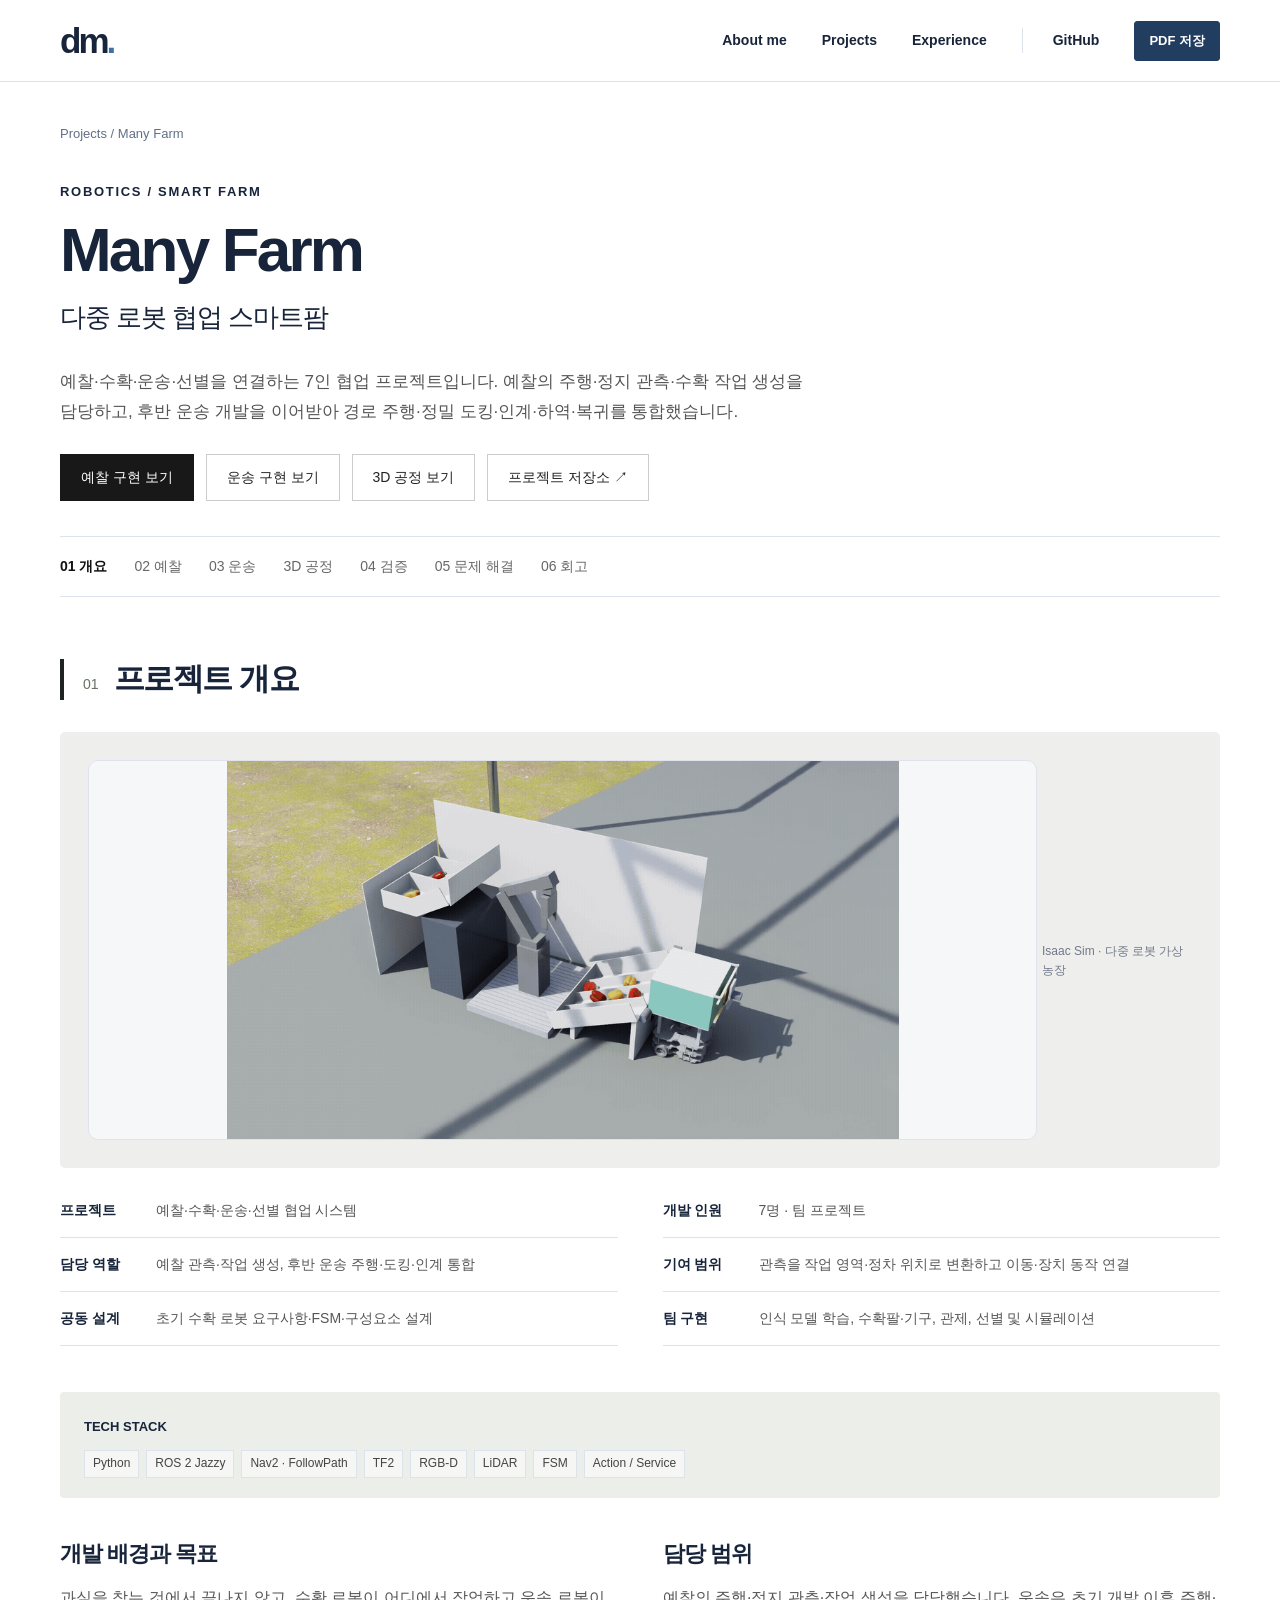
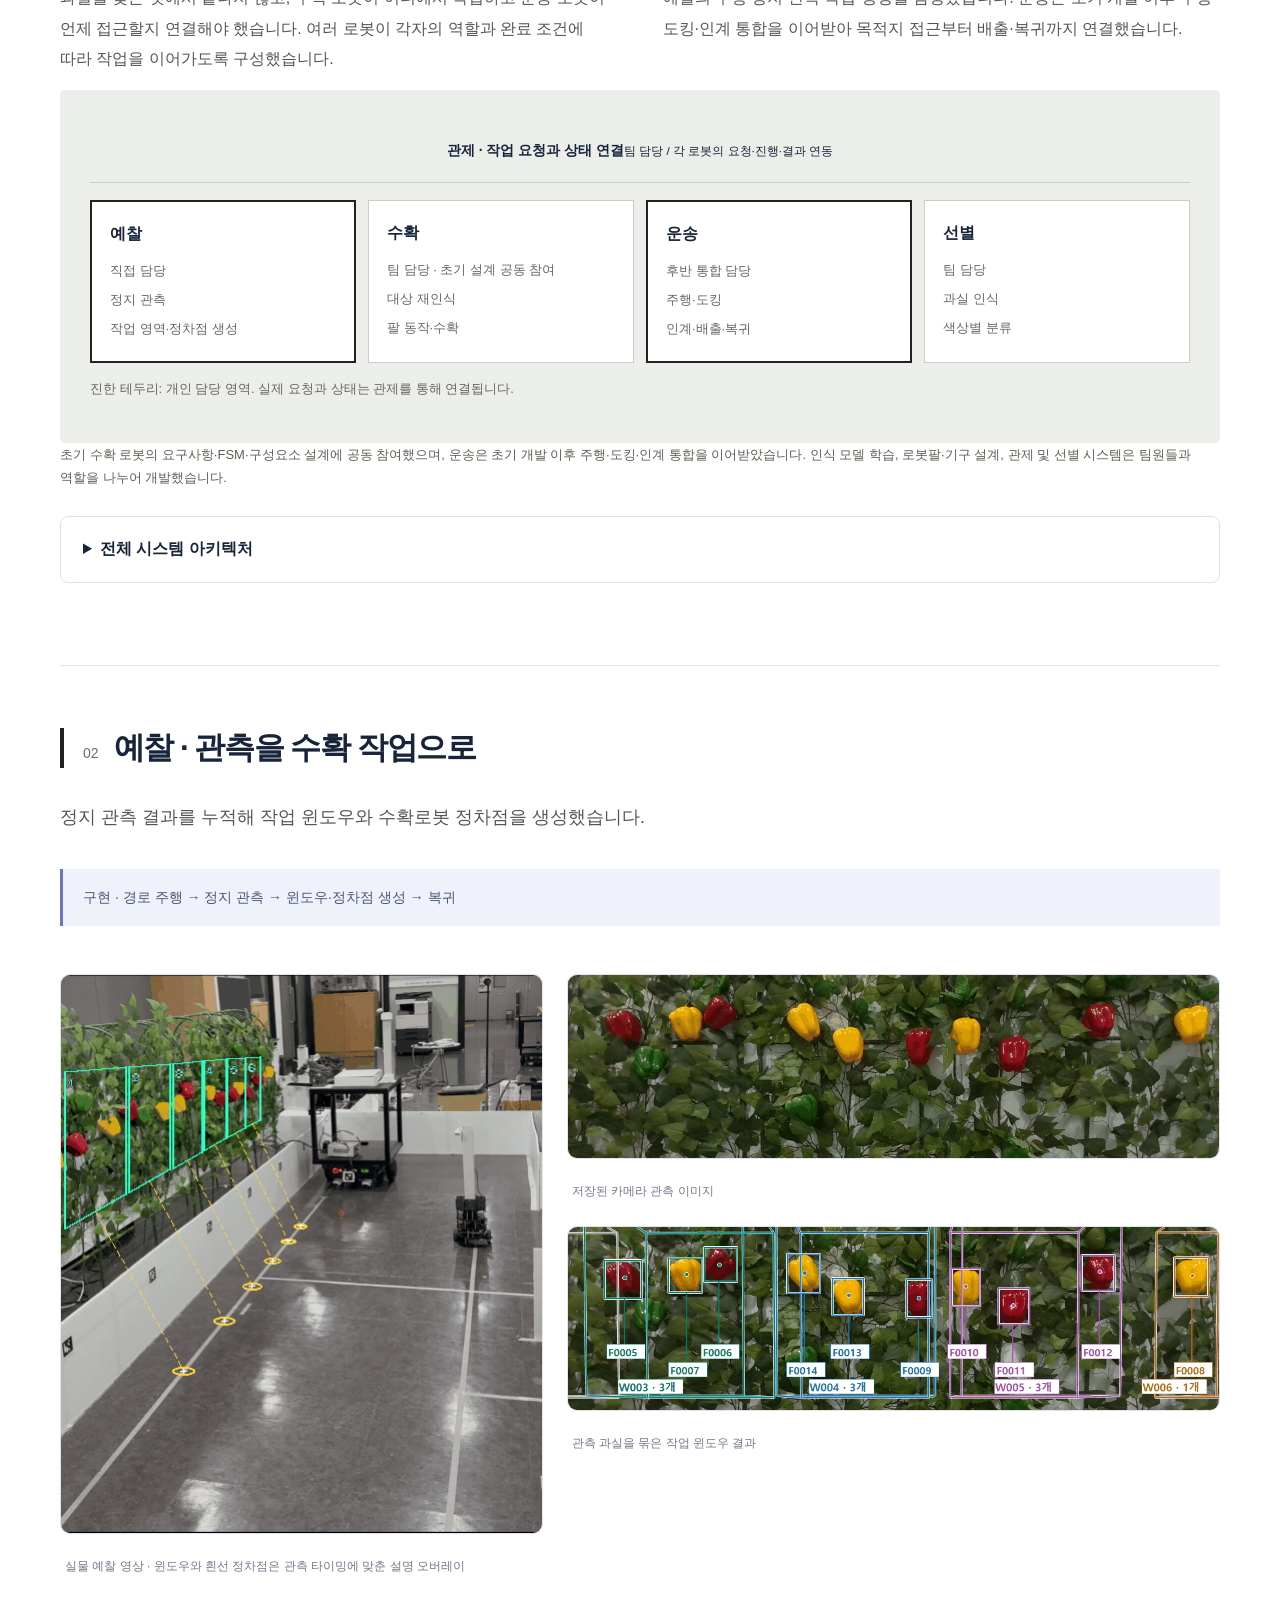
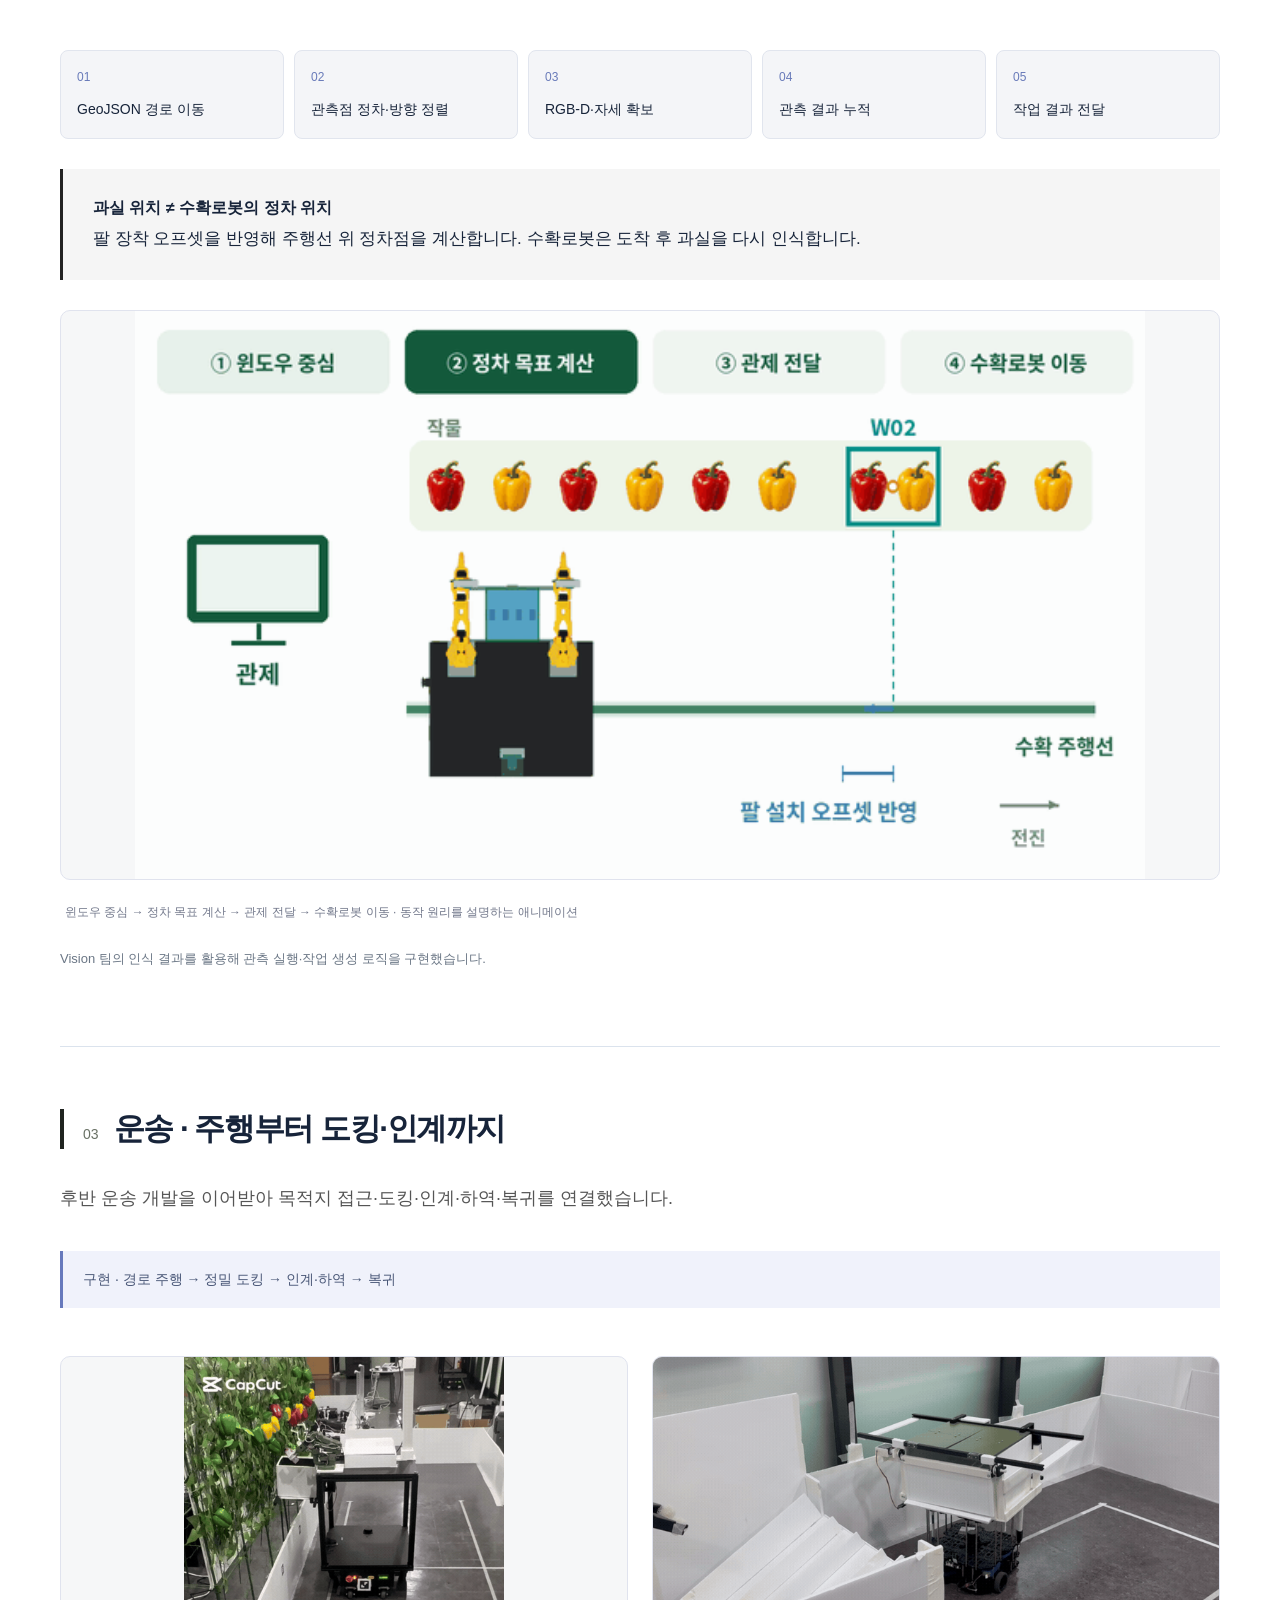
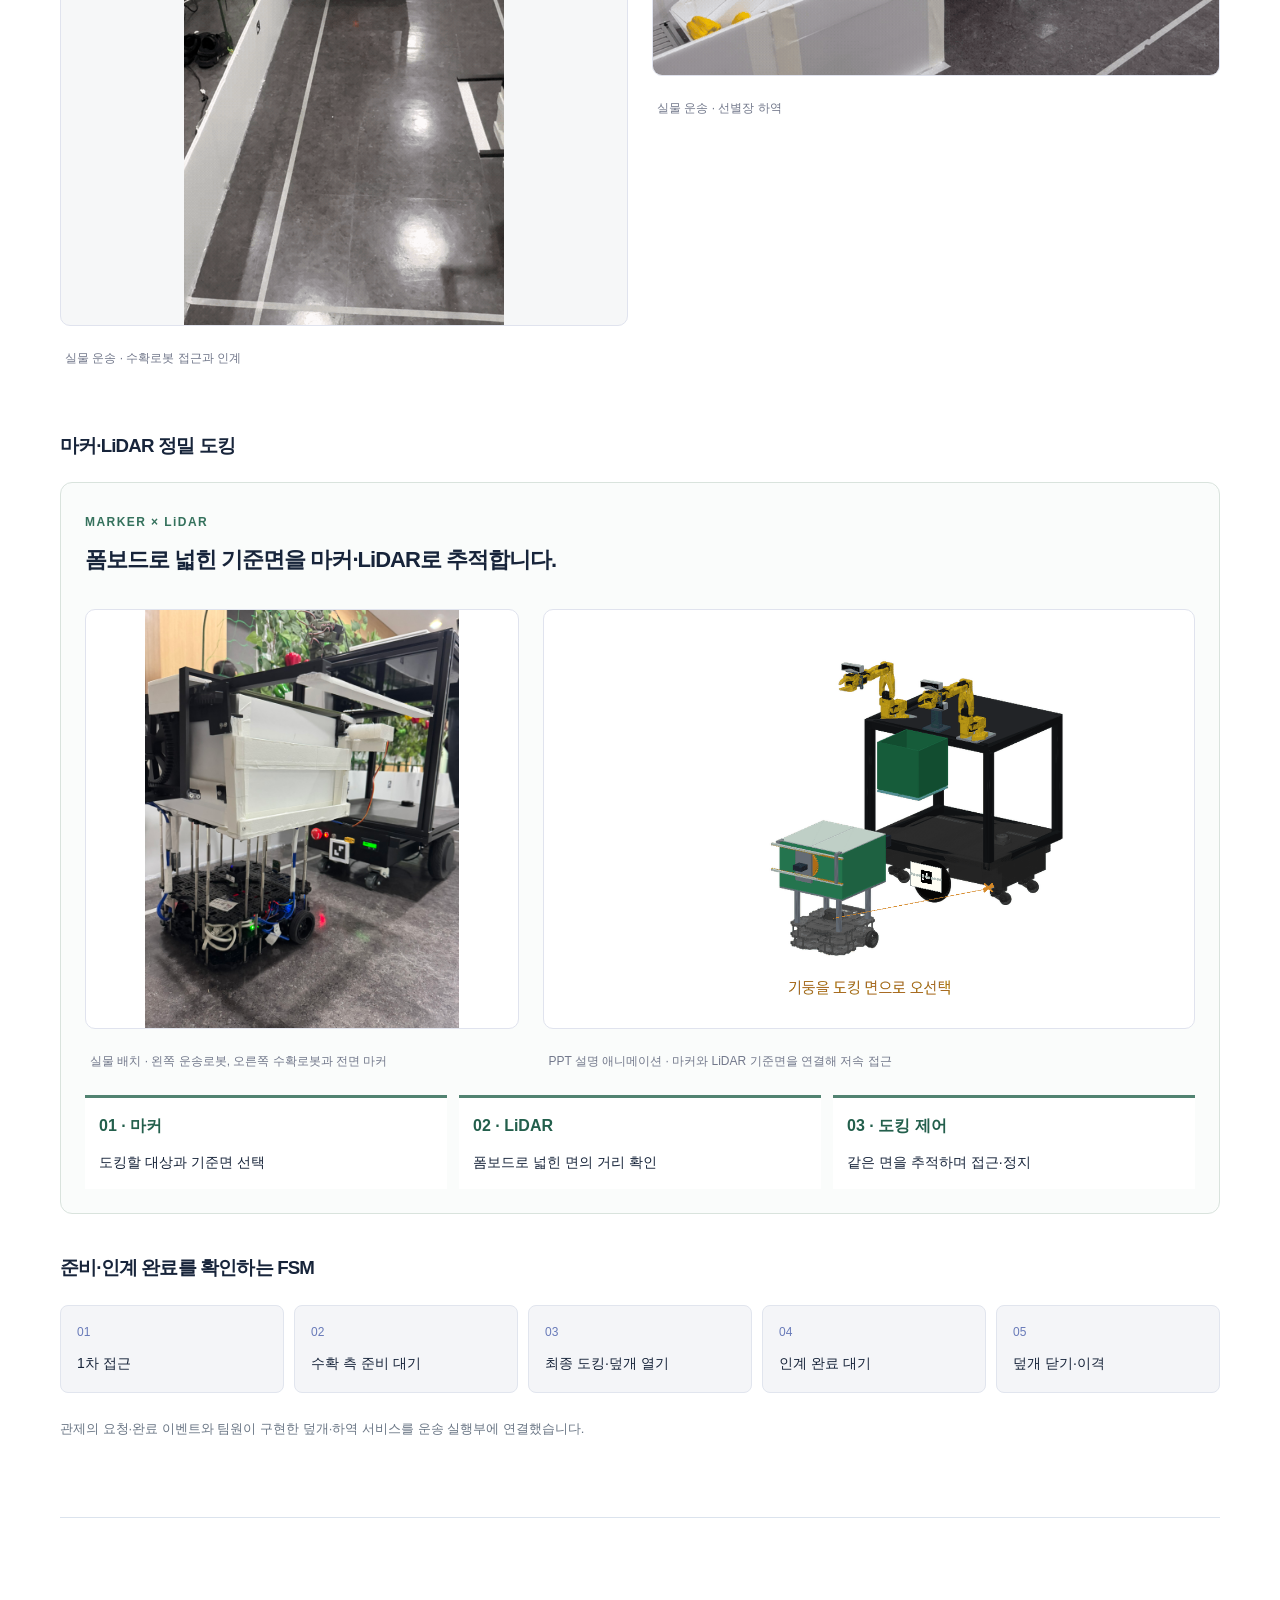
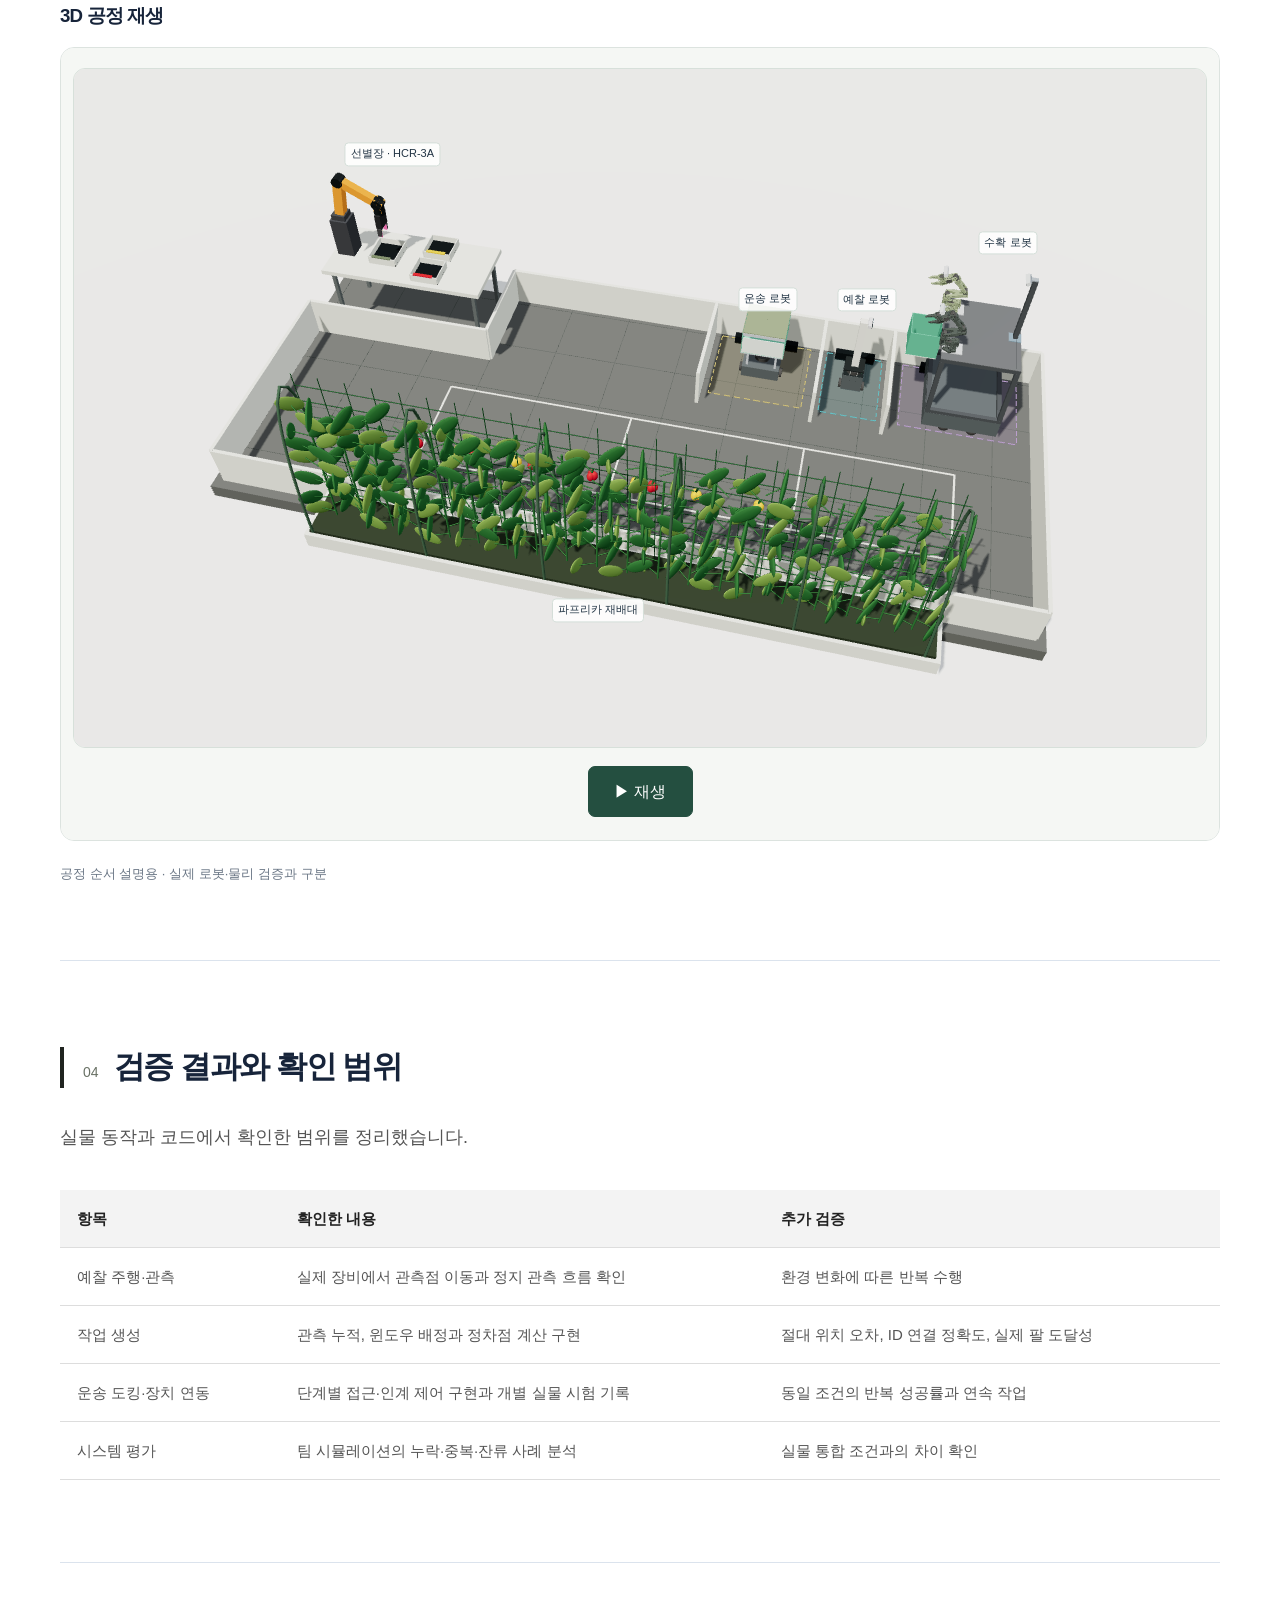
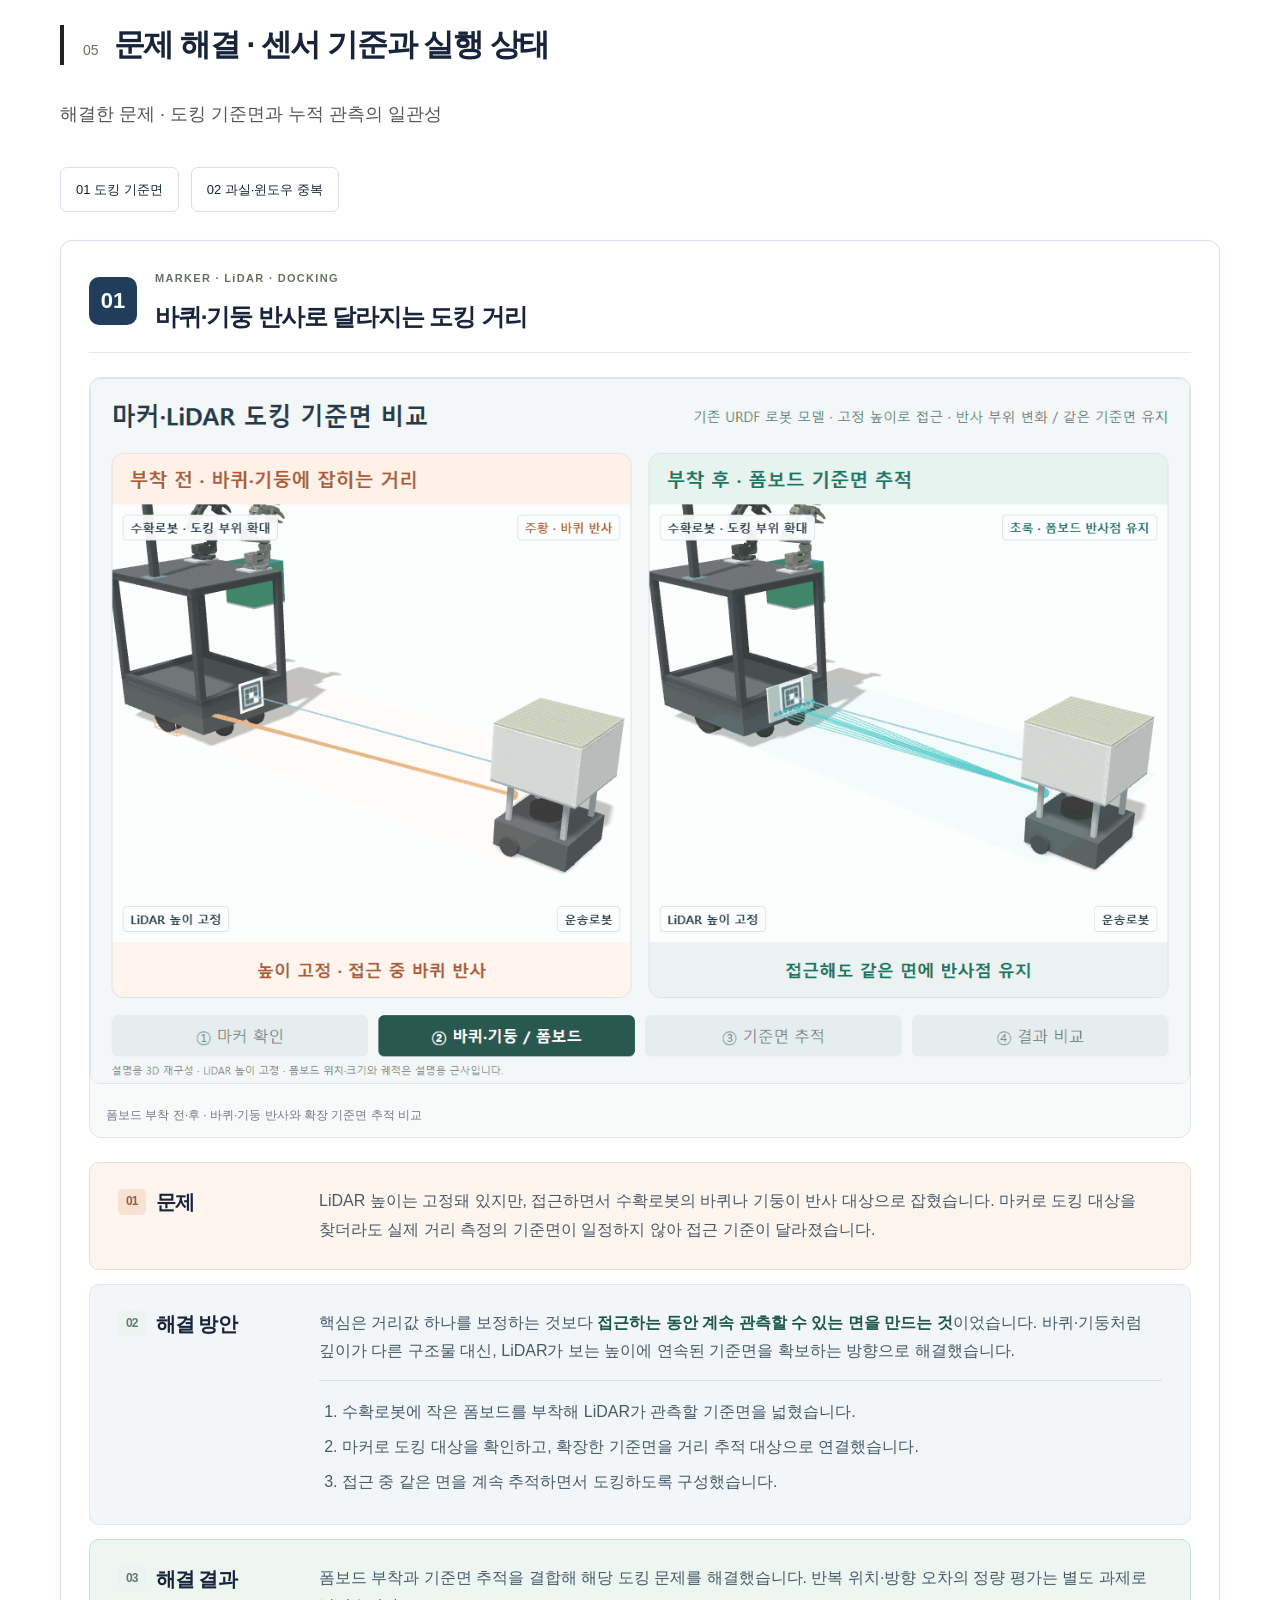
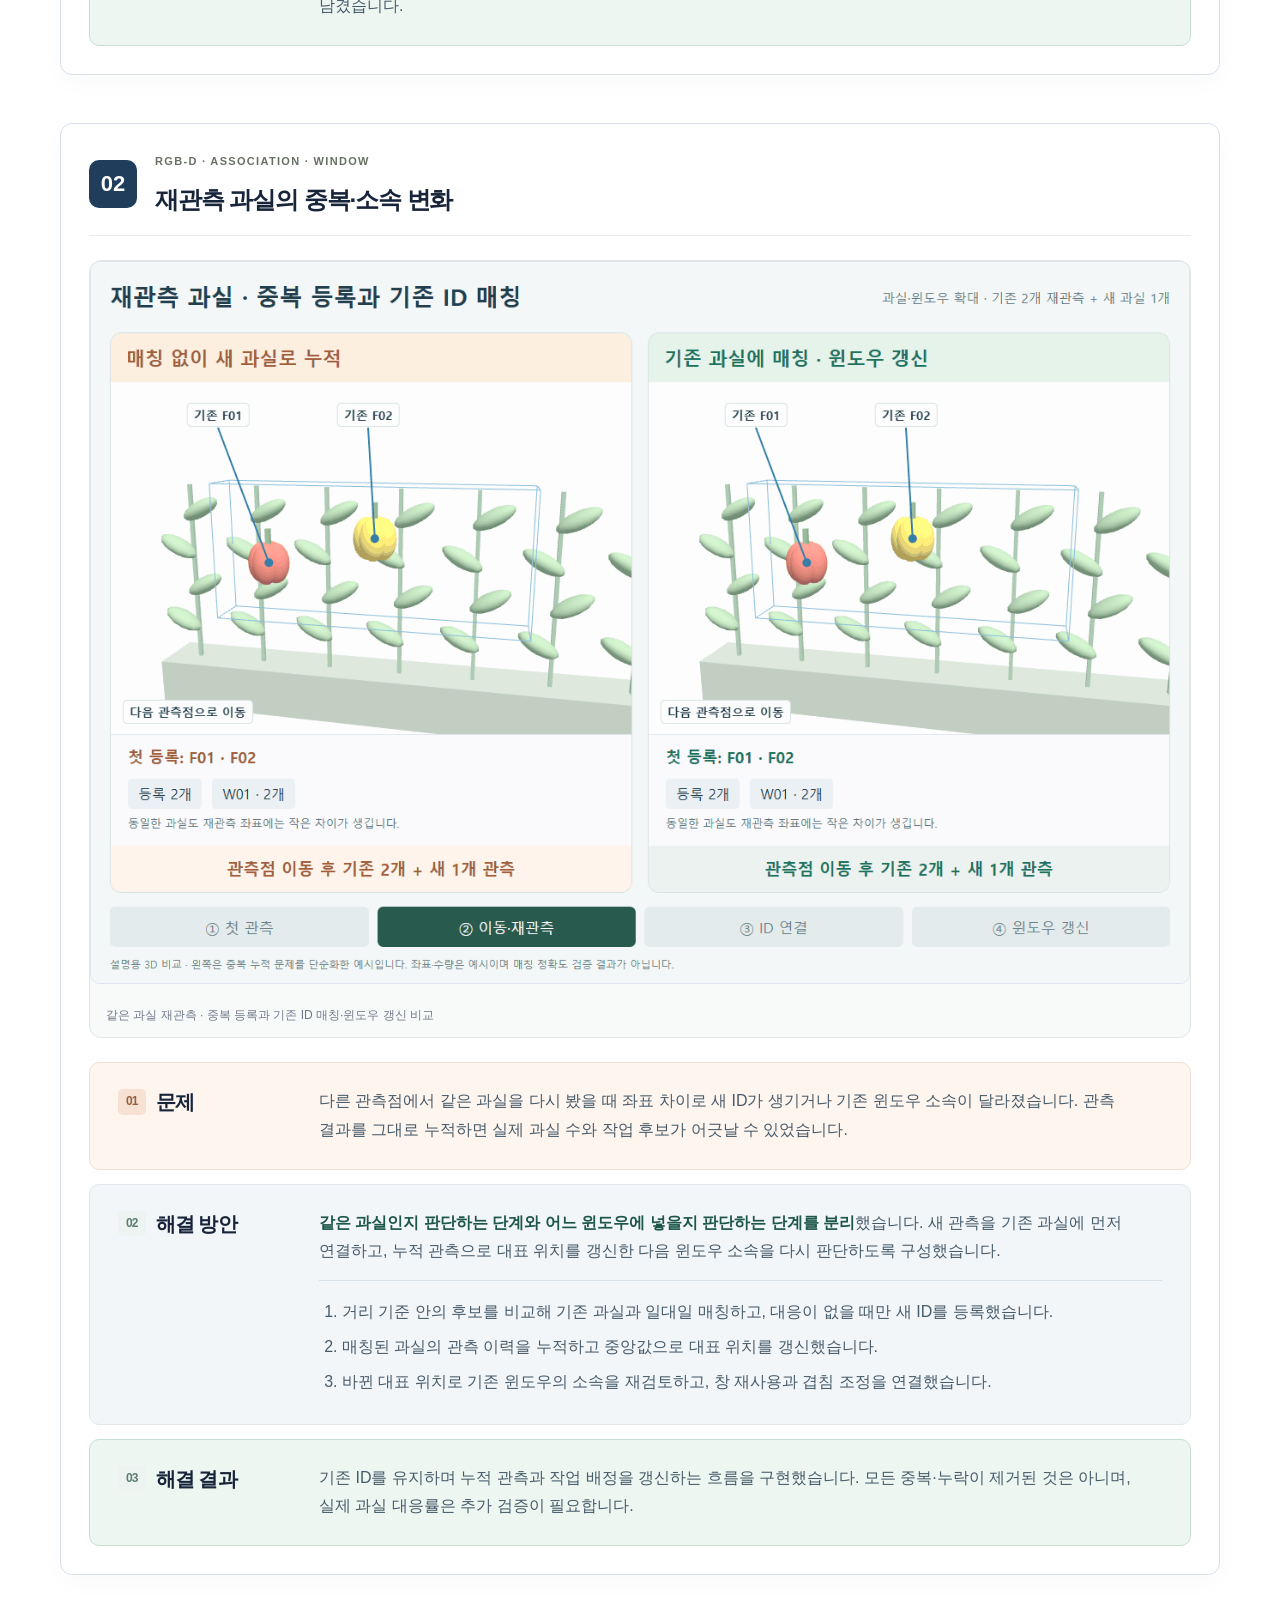
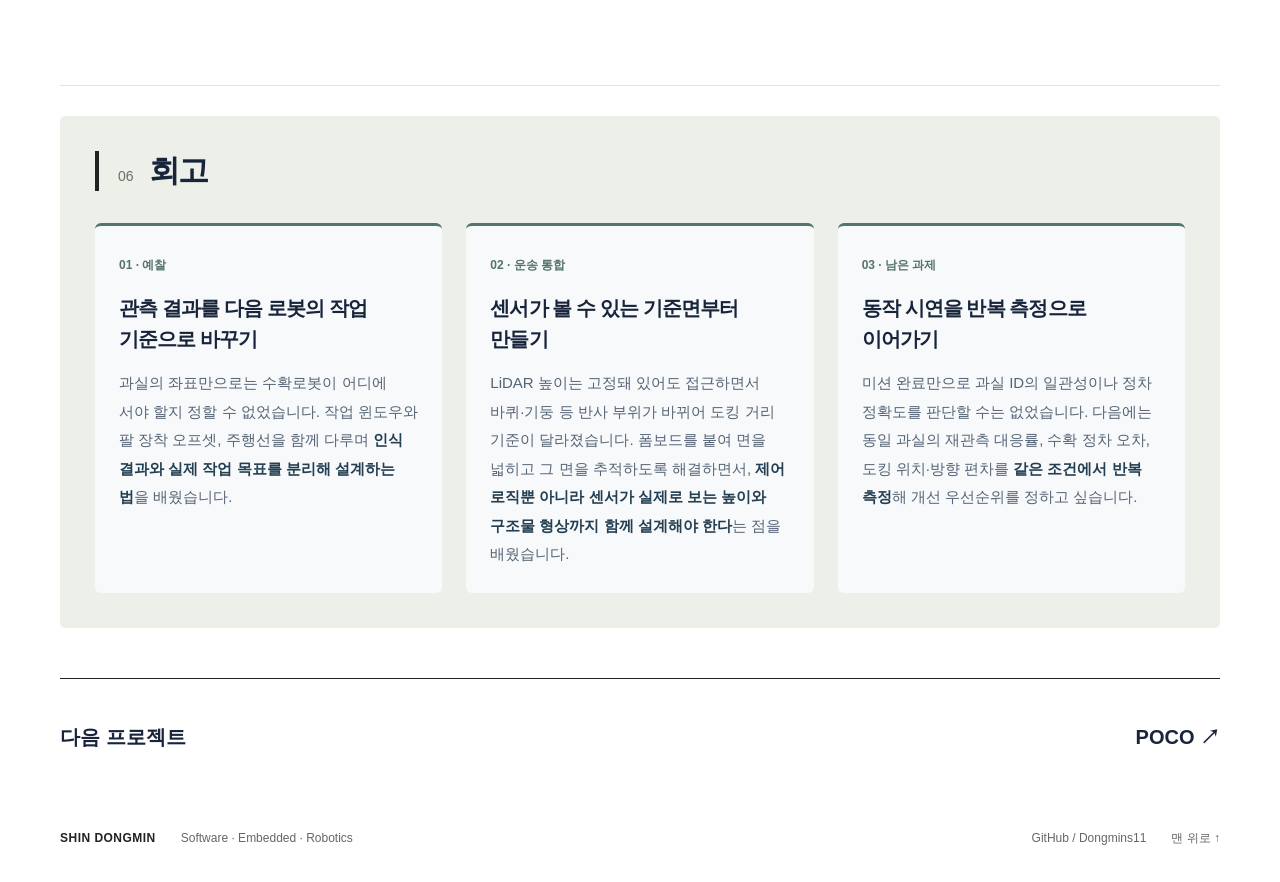
==== commit ed3e9a91: "Link ManyFarm public repository from portfolio" ====
--- a/manyfarm/index.html
+++ b/manyfarm/index.html
@@ -33,7 +33,7 @@
 @media(max-width:700px){.trouble-notes .reason-step{grid-template-columns:1fr;padding:22px;gap:12px}.trouble-notes .reason-step h4{grid-row:auto}.trouble-notes .reason-step p,.trouble-notes .reason-step ol{grid-column:1}.trouble-notes .reason-step ol{margin-top:0}}
 </style></head>
 <body><a class="skip" href="#main">본문으로 이동</a><header class="site-header"><a aria-label="신동민 포트폴리오 홈" class="wordmark" href="../index.html">dm<span>.</span></a><nav aria-label="주 메뉴"><a href="../index.html#about">About me</a><a href="../index.html#completed-projects">Projects</a><a href="../index.html#journey">Experience</a><a class="nav-git" href="https://github.com/Dongmins11" rel="noopener noreferrer" target="_blank">GitHub</a><button class="pdf-save" id="print-page" type="button">PDF 저장</button></nav></header>
-<main class="wrap" id="main"><div class="case-top" id="top"><p class="breadcrumb"><a href="../index.html#main-project">Projects</a> / Many Farm</p><p class="eyebrow">ROBOTICS / SMART FARM</p><h1>Many Farm</h1><p class="case-subtitle">다중 로봇 협업 스마트팜</p><p class="case-lead">예찰·수확·운송·선별을 연결하는 7인 협업 프로젝트입니다. 예찰의 주행·정지 관측·수확 작업 생성을 담당하고, 후반 운송 개발을 이어받아 경로 주행·정밀 도킹·인계·하역·복귀를 통합했습니다.</p><div class="actions"><a class="button" href="#scout">예찰 구현 보기</a><a class="button secondary" href="#transport">운송 구현 보기</a><a class="button secondary" href="#simulation">3D 공정 보기</a></div></div>
+<main class="wrap" id="main"><div class="case-top" id="top"><p class="breadcrumb"><a href="../index.html#main-project">Projects</a> / Many Farm</p><p class="eyebrow">ROBOTICS / SMART FARM</p><h1>Many Farm</h1><p class="case-subtitle">다중 로봇 협업 스마트팜</p><p class="case-lead">예찰·수확·운송·선별을 연결하는 7인 협업 프로젝트입니다. 예찰의 주행·정지 관측·수확 작업 생성을 담당하고, 후반 운송 개발을 이어받아 경로 주행·정밀 도킹·인계·하역·복귀를 통합했습니다.</p><div class="actions"><a class="button" href="#scout">예찰 구현 보기</a><a class="button secondary" href="#transport">운송 구현 보기</a><a class="button secondary" href="#simulation">3D 공정 보기</a><a class="button secondary" href="https://github.com/Dongmins11/ManyFarm">프로젝트 저장소 ↗</a></div></div>
 <nav aria-label="프로젝트 목차" class="case-nav"><a href="#overview">01 개요</a><a href="#scout">02 예찰</a><a href="#transport">03 운송</a><a href="#simulation">3D 공정</a><a href="#results">04 검증</a><a href="#troubleshooting">05 문제 해결</a><a href="#reflection">06 회고</a></nav>
 <section class="case-section" id="overview"><div class="section-title"><span>01</span><h2>프로젝트 개요</h2></div><div class="case-cover"><figure class="evidence"><img alt="Isaac Sim · 다중 로봇 가상 농장" loading="lazy" src="assets/portfolio/simulation-overview-10s.gif"/><figcaption>Isaac Sim · 다중 로봇 가상 농장</figcaption></figure><div class="case-data"><dl><div><dt>프로젝트</dt><dd>예찰·수확·운송·선별 협업 시스템</dd></div><div><dt>개발 인원</dt><dd>7명 · 팀 프로젝트</dd></div><div><dt>담당 역할</dt><dd>예찰 관측·작업 생성, 후반 운송 주행·도킹·인계 통합</dd></div><div><dt>기여 범위</dt><dd>관측을 작업 영역·정차 위치로 변환하고 이동·장치 동작 연결</dd></div><div><dt>공동 설계</dt><dd>초기 수확 로봇 요구사항·FSM·구성요소 설계</dd></div><div><dt>팀 구현</dt><dd>인식 모델 학습, 수확팔·기구, 관제, 선별 및 시뮬레이션</dd></div></dl></div></div><div class="case-stack"><span>TECH STACK</span><ul class="tags"><li>Python</li><li>ROS 2 Jazzy</li><li>Nav2 · FollowPath</li><li>TF2</li><li>RGB-D</li><li>LiDAR</li><li>FSM</li><li>Action / Service</li></ul></div><div class="two-col"><div><h3>개발 배경과 목표</h3><p>과실을 찾는 것에서 끝나지 않고, 수확 로봇이 어디에서 작업하고 운송 로봇이 언제 접근할지 연결해야 했습니다. 여러 로봇이 각자의 역할과 완료 조건에 따라 작업을 이어가도록 구성했습니다.</p></div><div><h3>담당 범위</h3><p>예찰의 주행·정지 관측·작업 생성을 담당했습니다. 운송은 초기 개발 이후 주행·도킹·인계 통합을 이어받아 목적지 접근부터 배출·복귀까지 연결했습니다.</p></div></div>
 <div aria-label="관제가 예찰, 수확, 운송, 선별의 작업 요청과 상태를 연결하는 시스템" class="diagram robot-system"><div class="bus"><strong>관제 · 작업 요청과 상태 연결</strong><small>팀 담당 / 각 로봇의 요청·진행·결과 연동</small></div><div class="nodes"><div class="node own"><b>예찰</b><small class="scope">직접 담당</small><br/><small>정지 관측<br/>작업 영역·정차점 생성</small></div><div class="node"><b>수확</b><small class="scope">팀 담당 · 초기 설계 공동 참여</small><br/><small>대상 재인식<br/>팔 동작·수확</small></div><div class="node own"><b>운송</b><small class="scope">후반 통합 담당</small><br/><small>주행·도킹<br/>인계·배출·복귀</small></div><div class="node"><b>선별</b><small class="scope">팀 담당</small><br/><small>과실 인식<br/>색상별 분류</small></div></div><p class="legend">진한 테두리: 개인 담당 영역. 실제 요청과 상태는 관제를 통해 연결됩니다.</p></div>
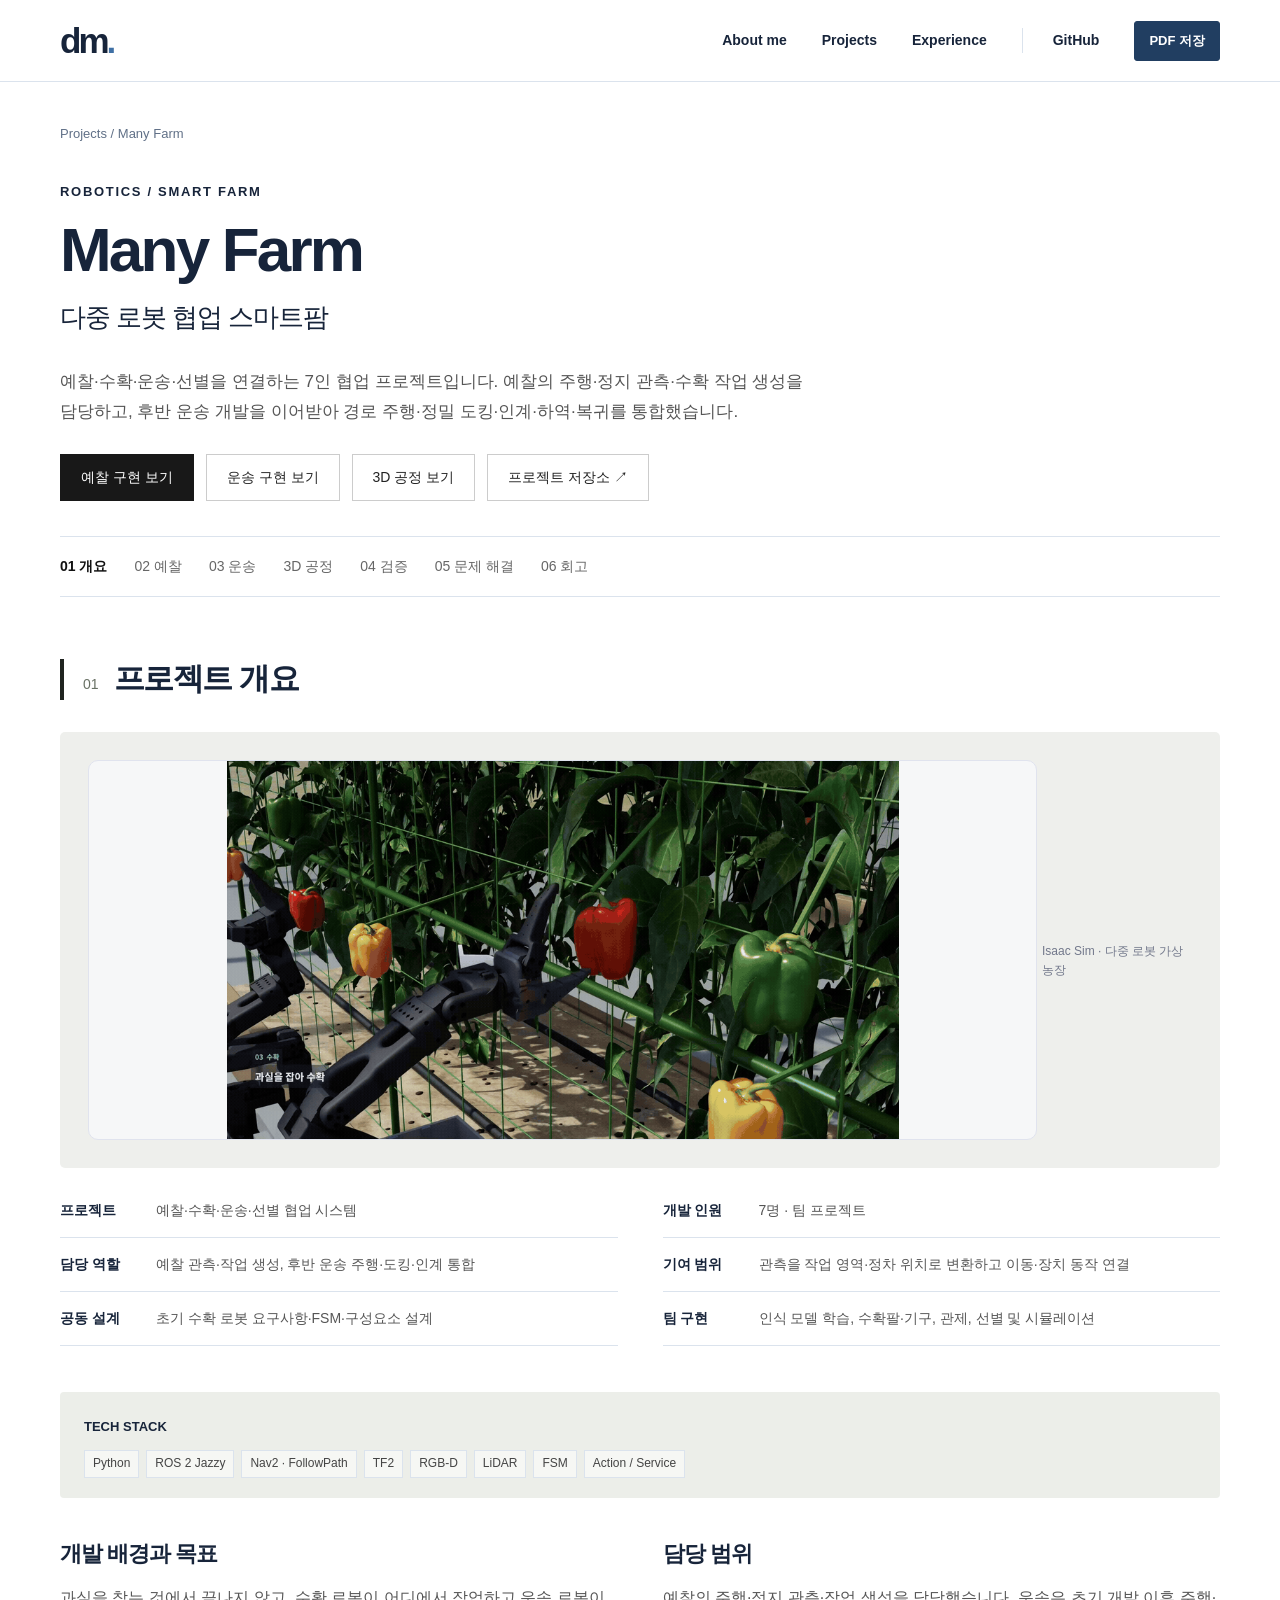
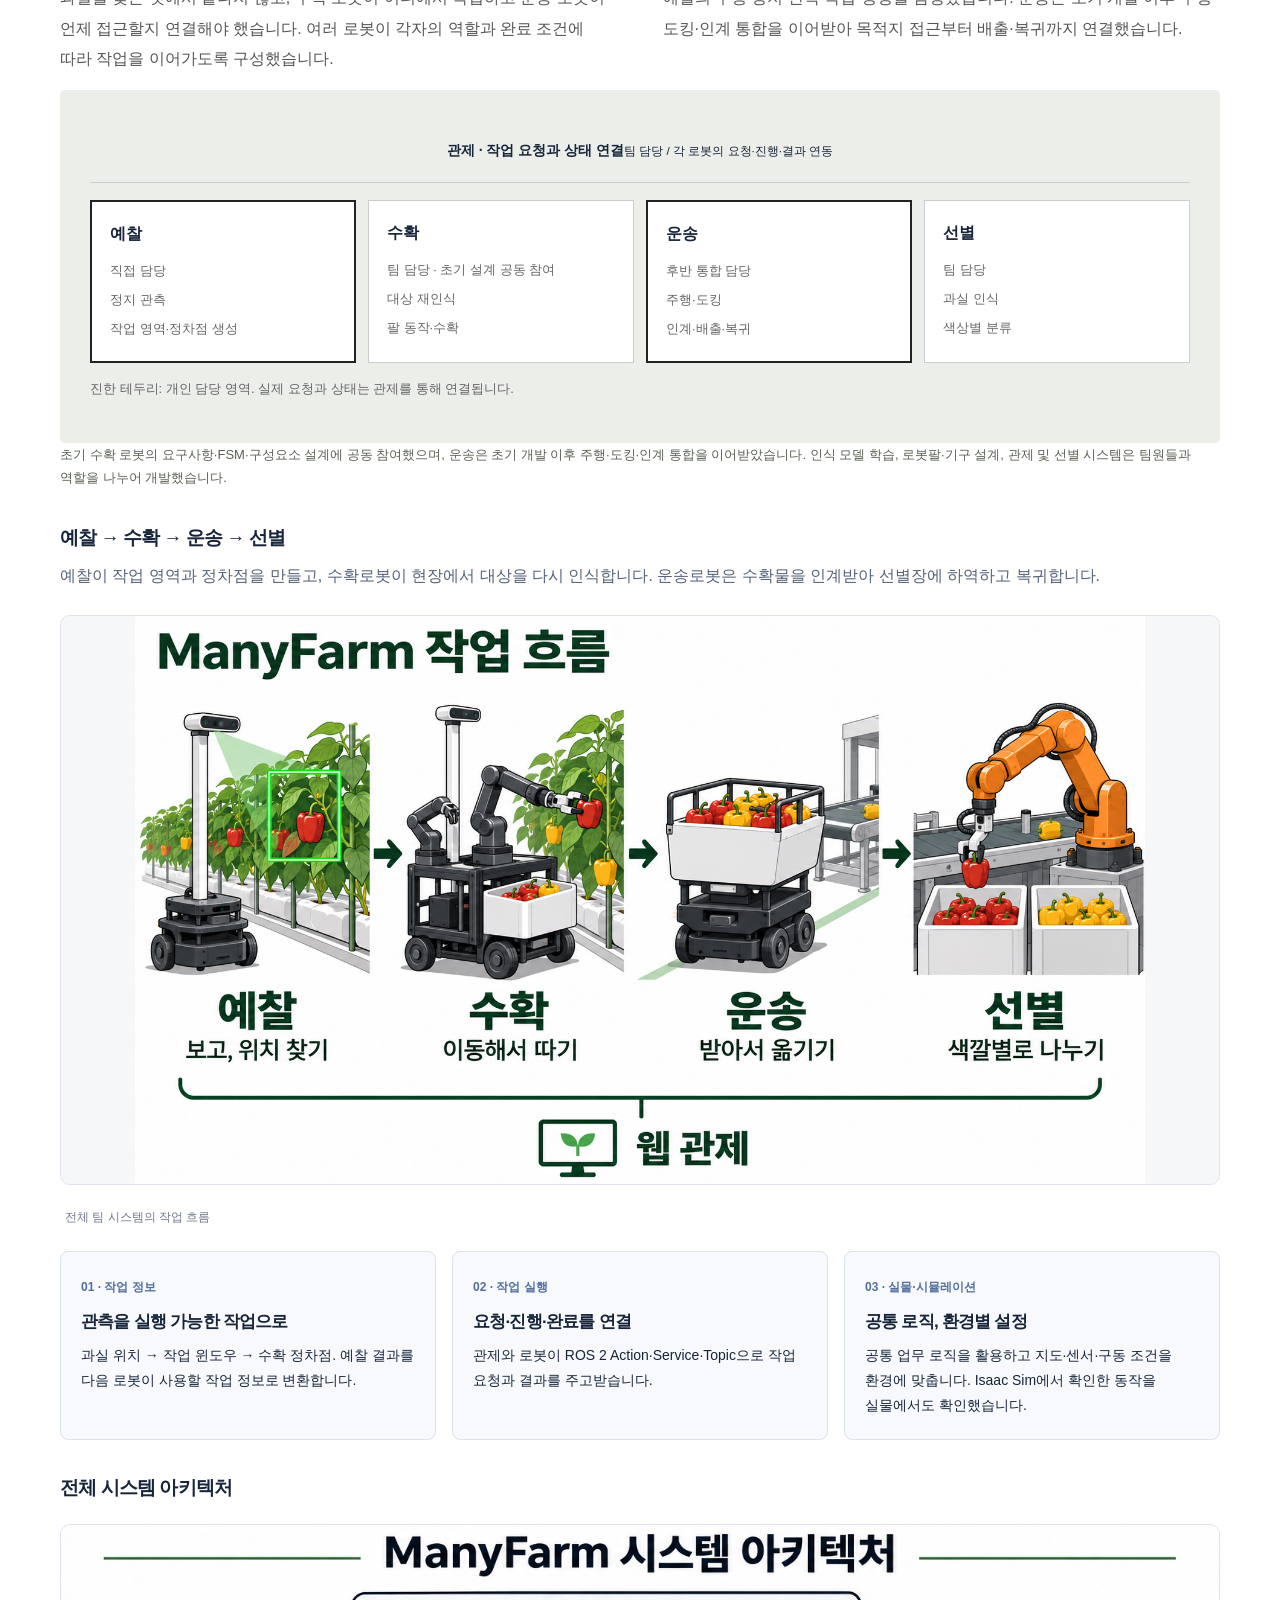
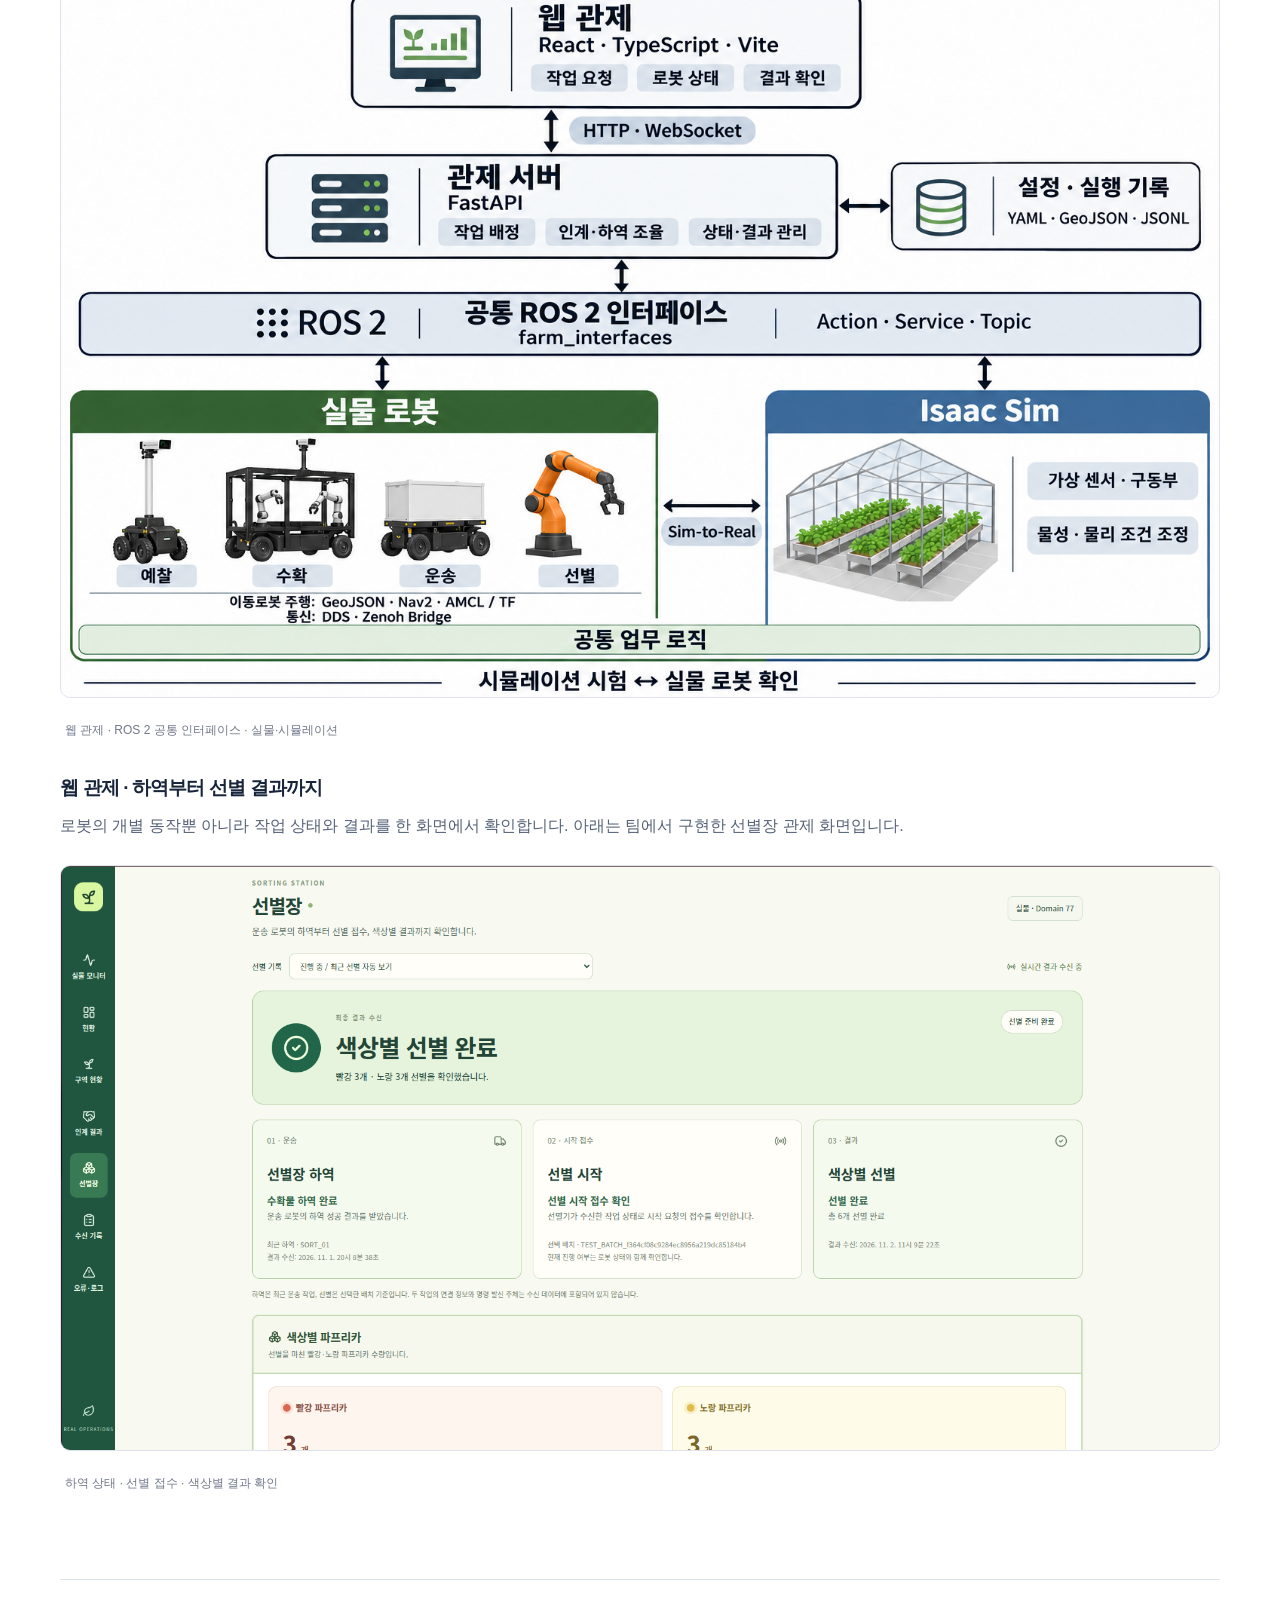
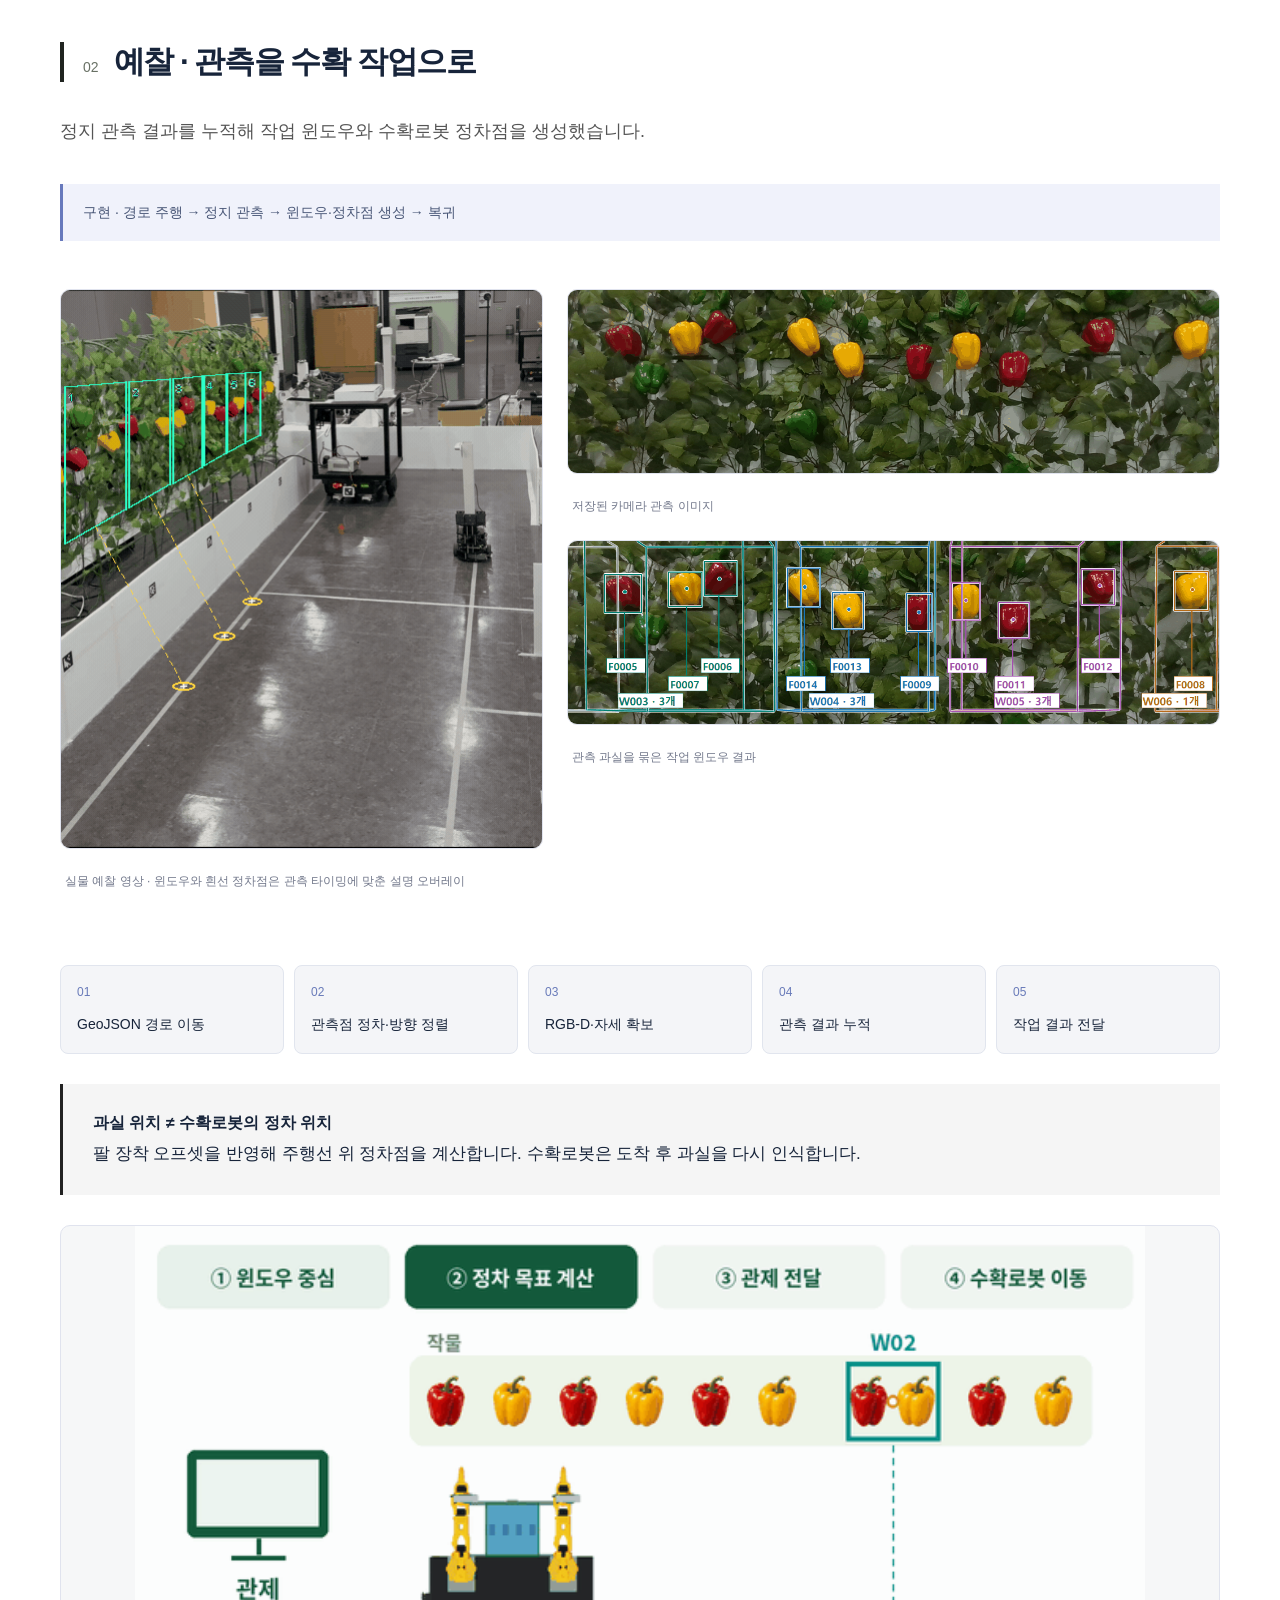
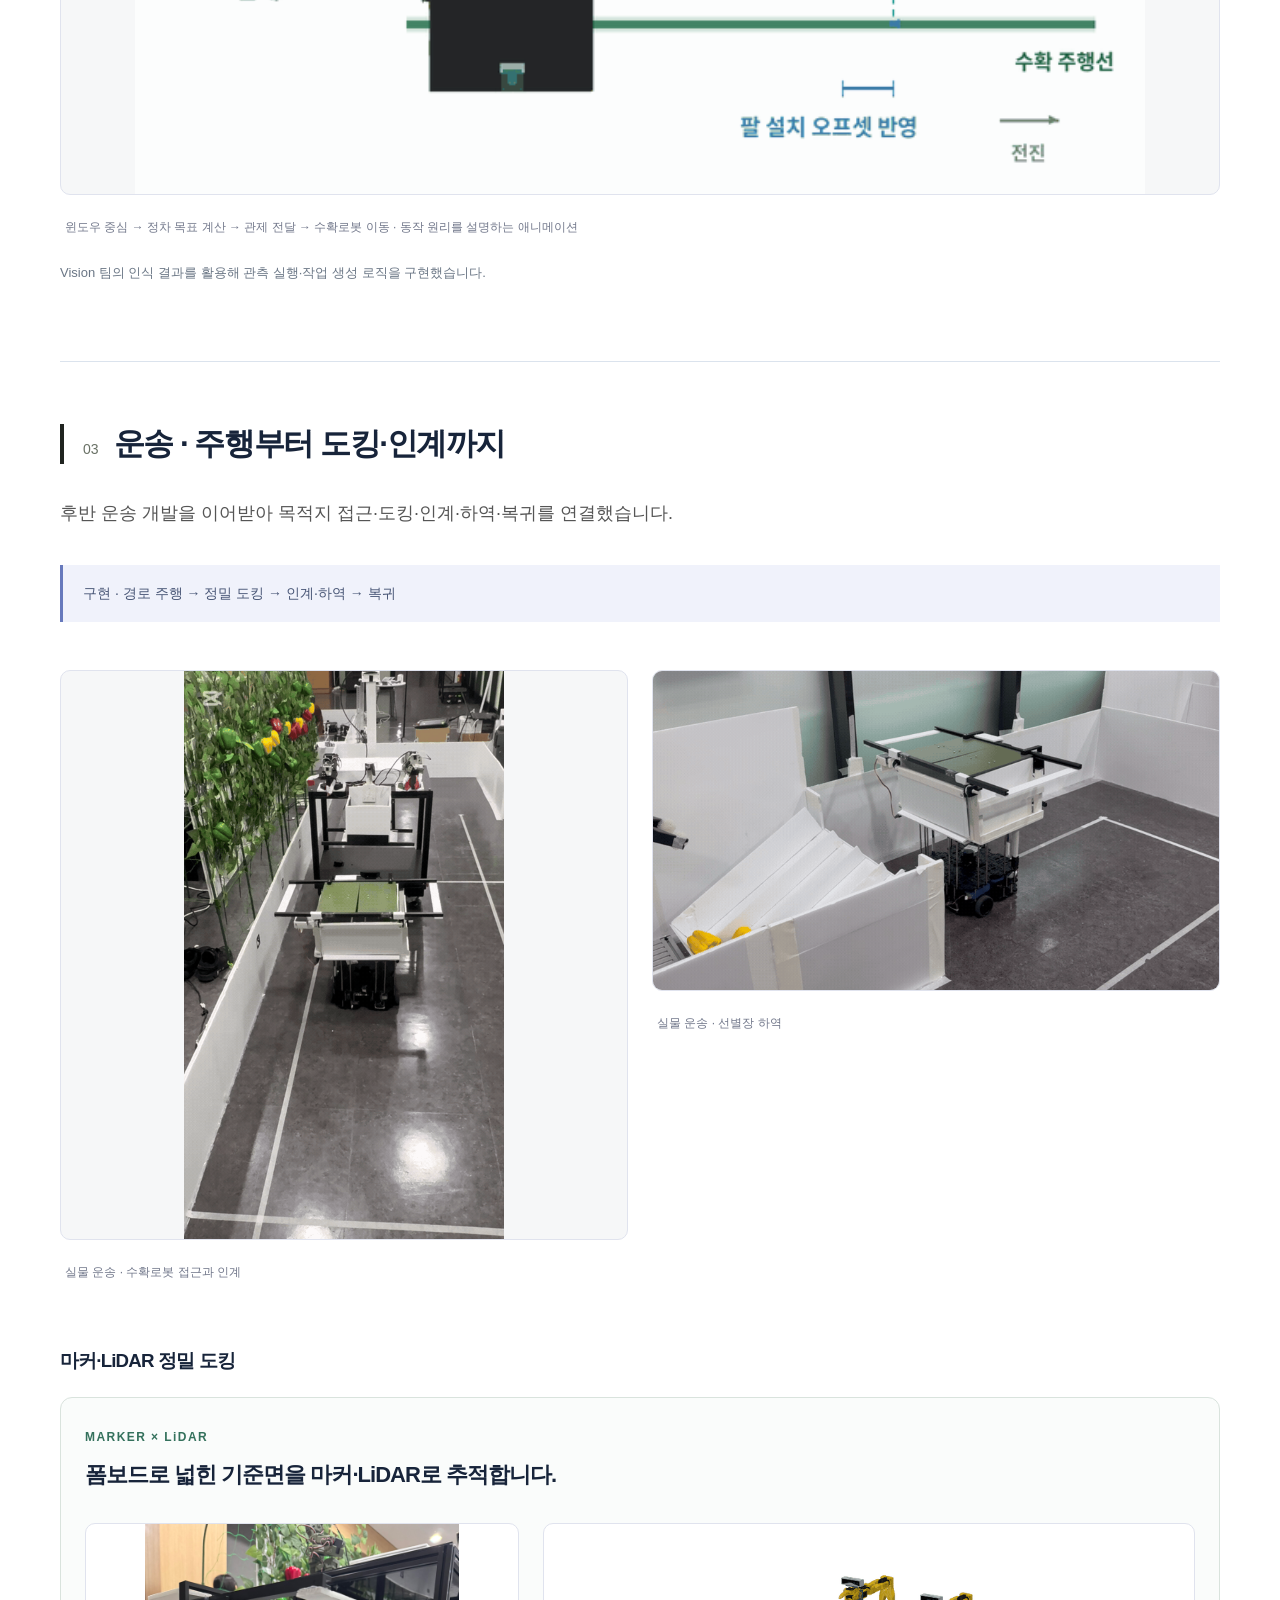
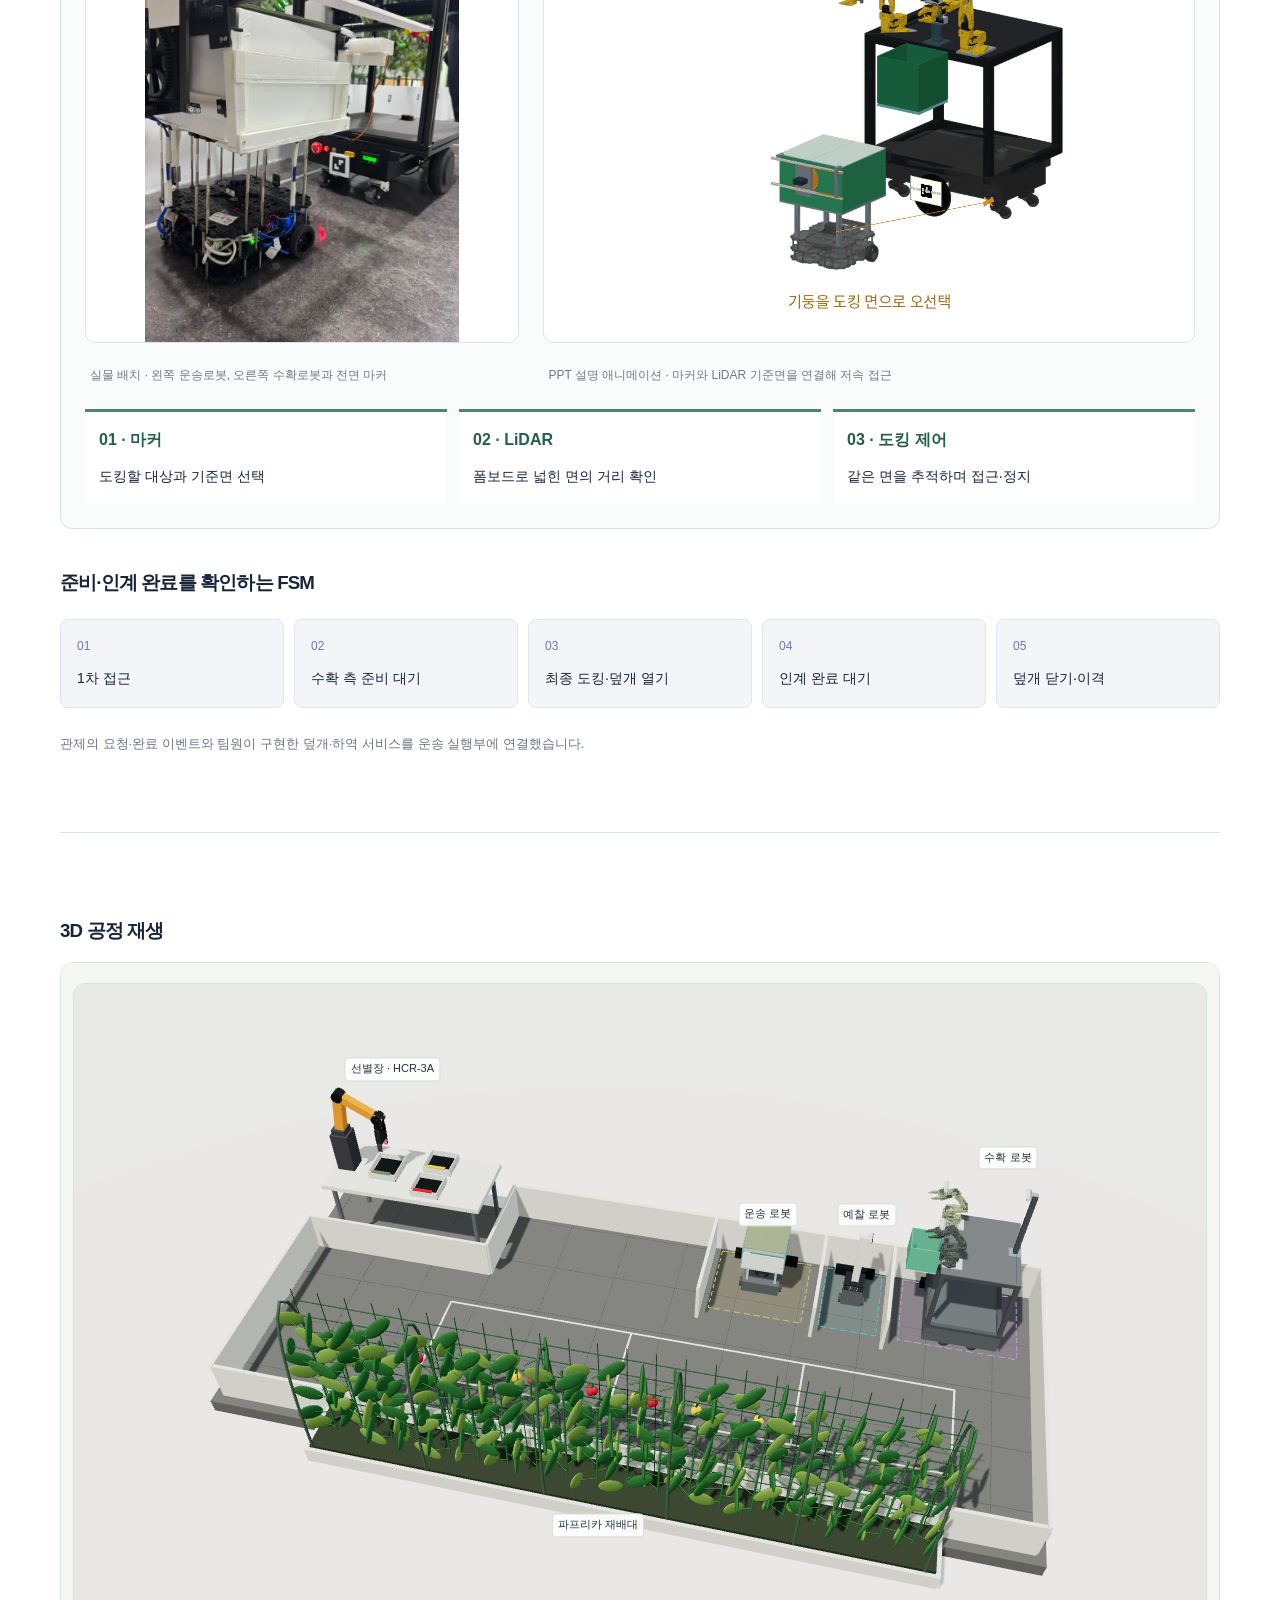
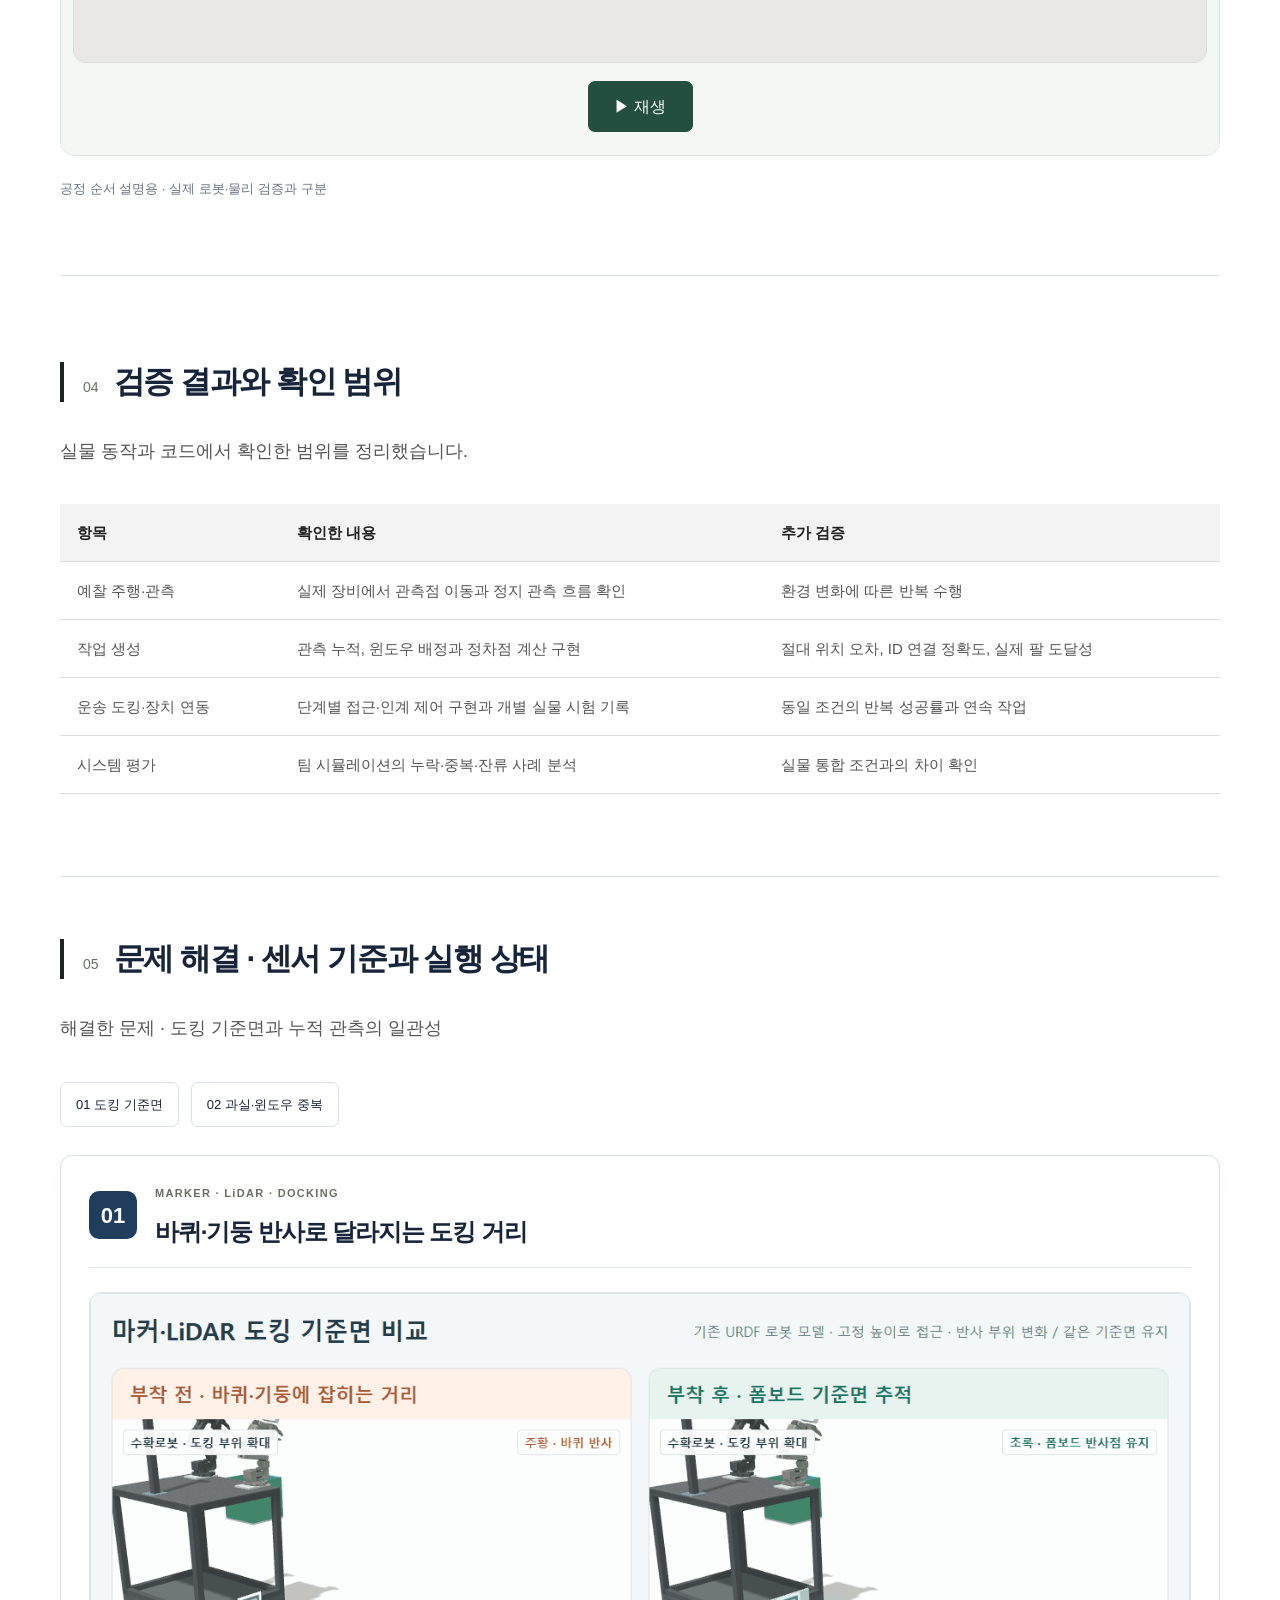
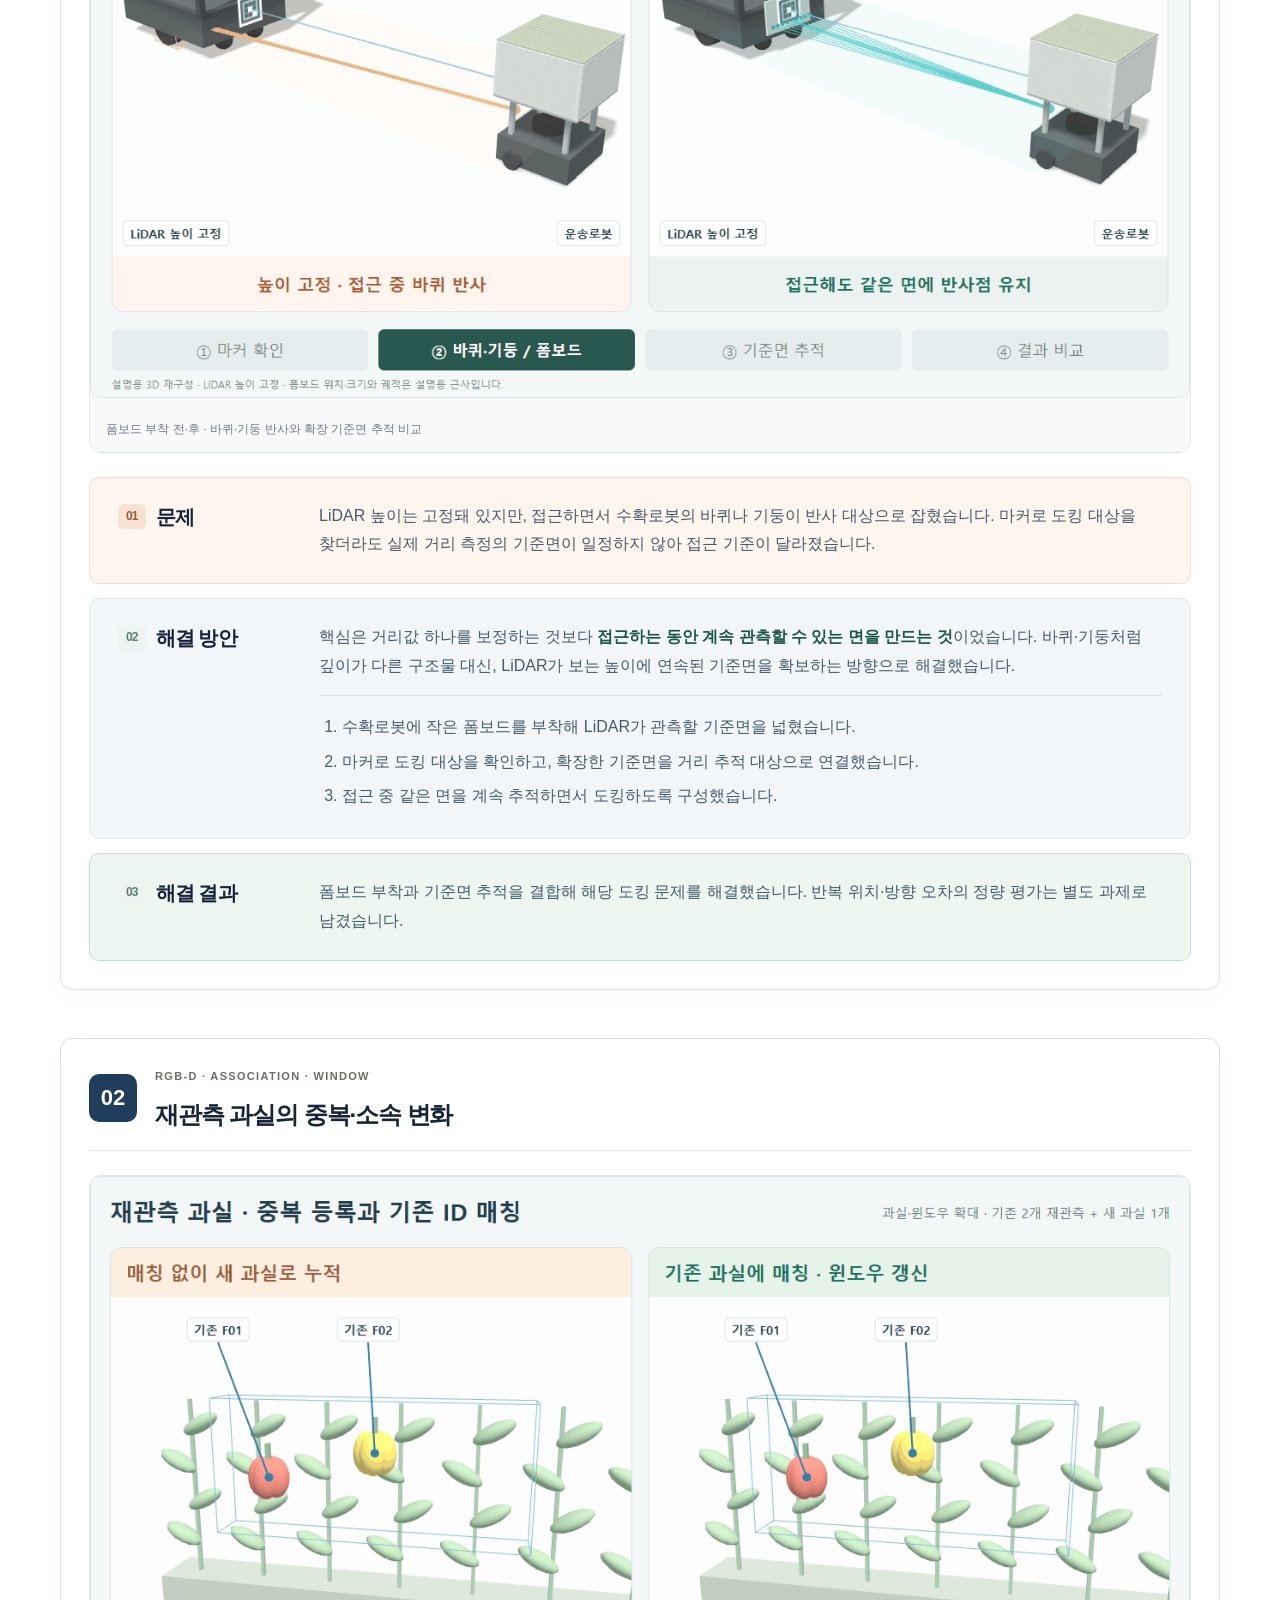
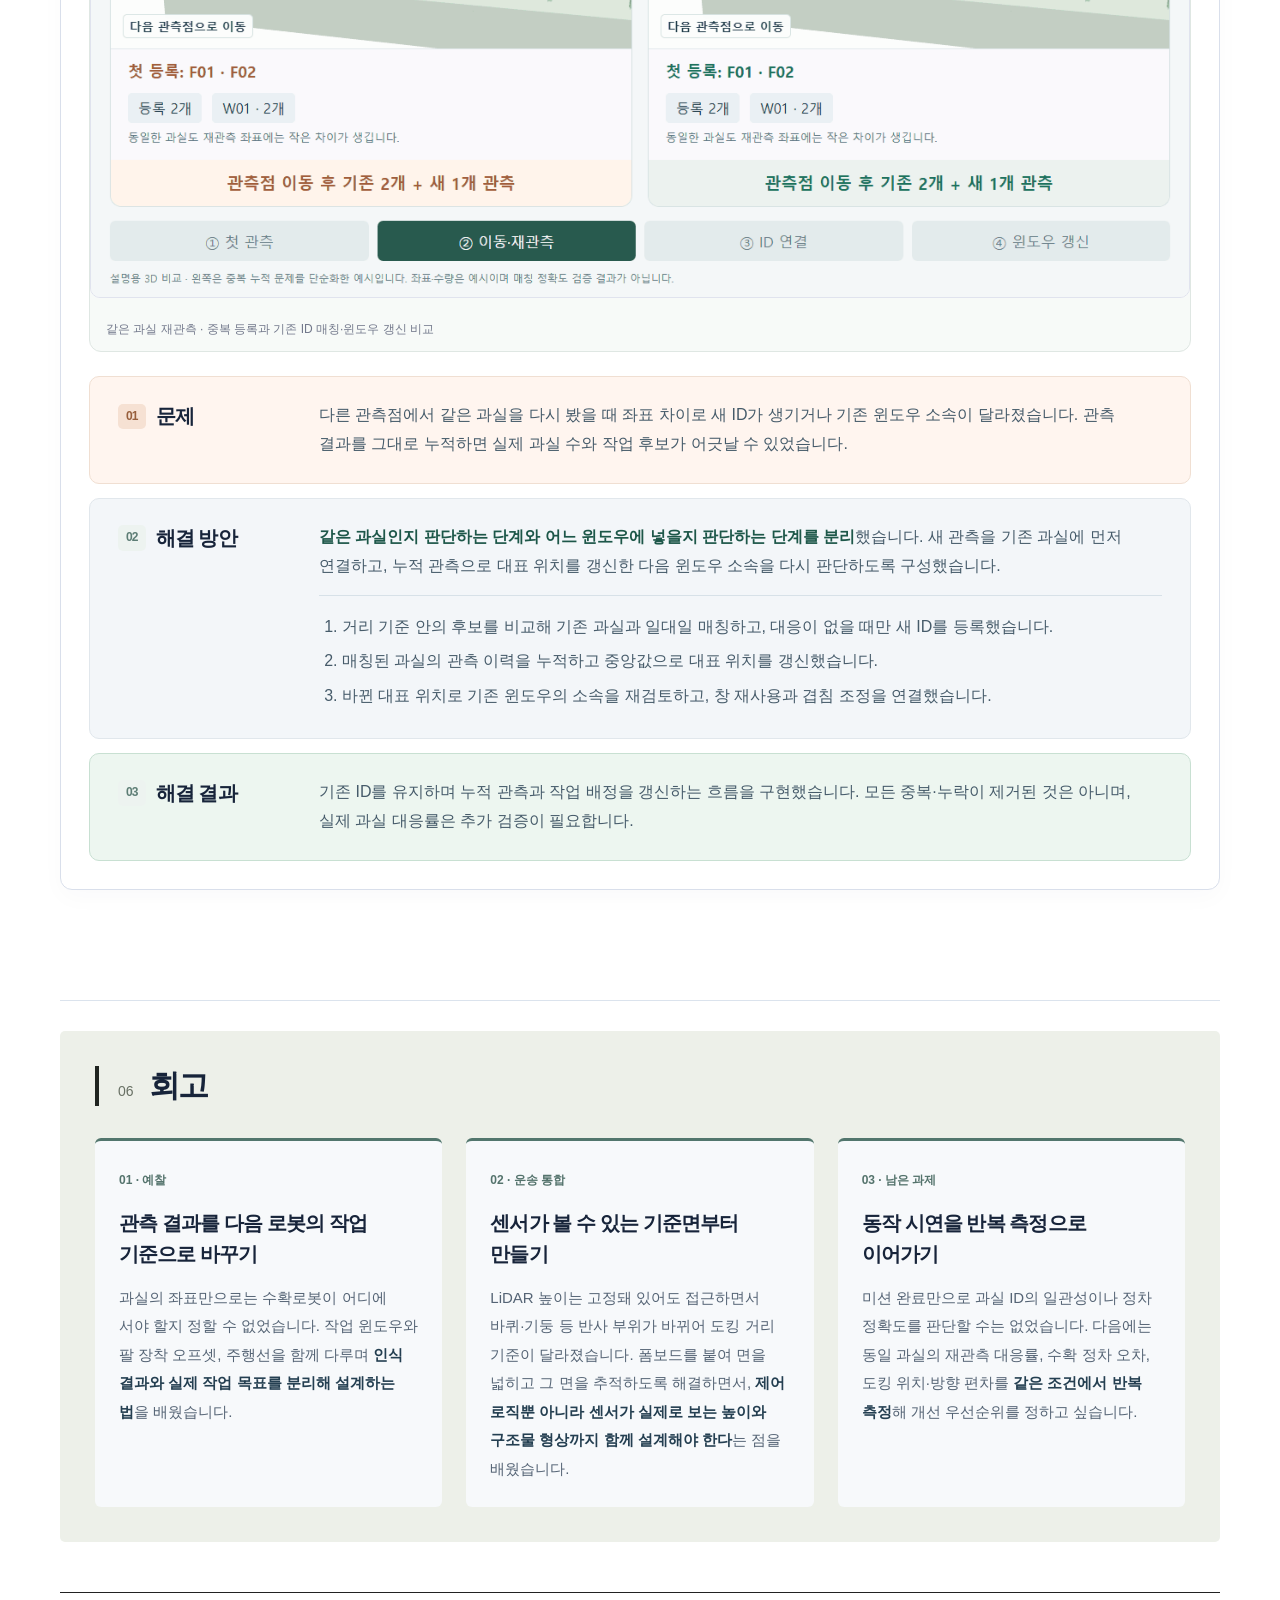
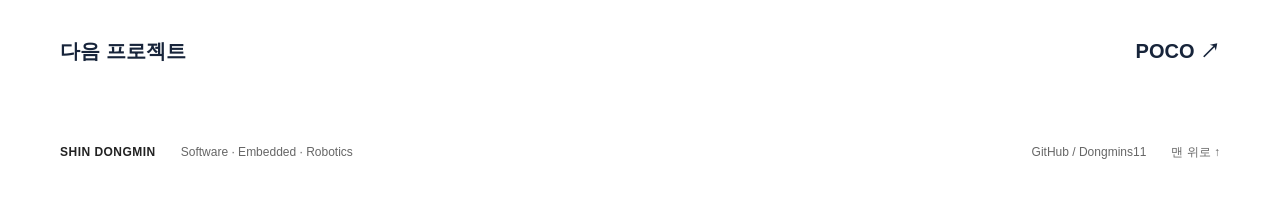
==== commit dc762f8d: "Zoom robot photo and expand whole-system project overview" ====
--- a/manyfarm/index.html
+++ b/manyfarm/index.html
@@ -31,38 +31,31 @@
 .trouble-notes .reason-step p,.trouble-notes .reason-step ol{grid-column:2;margin-bottom:0}
 .trouble-notes .reason-step ol{margin-top:14px}
 @media(max-width:700px){.trouble-notes .reason-step{grid-template-columns:1fr;padding:22px;gap:12px}.trouble-notes .reason-step h4{grid-row:auto}.trouble-notes .reason-step p,.trouble-notes .reason-step ol{grid-column:1}.trouble-notes .reason-step ol{margin-top:0}}
-</style></head>
+</style><style id="system-context-style">.system-context{margin-top:36px}.system-context h3{margin-bottom:12px}.system-context>p{line-height:1.8;color:#556277}.system-contracts{display:grid;grid-template-columns:repeat(3,minmax(0,1fr));gap:16px}.system-contracts article{border:1px solid #dce2ec;border-radius:8px;padding:20px;background:#f7f9fc}.system-contracts span{font-size:12px;color:#536ea0;font-weight:700}.system-contracts h4{font-size:17px;margin:10px 0}.system-contracts p{font-size:14px;line-height:1.8;margin:0}.architecture-proof{margin-top:36px}.architecture-proof .evidence img,.system-dashboard .evidence img{max-height:none}@media(max-width:700px){.system-contracts{grid-template-columns:1fr}}</style></head>
 <body><a class="skip" href="#main">본문으로 이동</a><header class="site-header"><a aria-label="신동민 포트폴리오 홈" class="wordmark" href="../index.html">dm<span>.</span></a><nav aria-label="주 메뉴"><a href="../index.html#about">About me</a><a href="../index.html#completed-projects">Projects</a><a href="../index.html#journey">Experience</a><a class="nav-git" href="https://github.com/Dongmins11" rel="noopener noreferrer" target="_blank">GitHub</a><button class="pdf-save" id="print-page" type="button">PDF 저장</button></nav></header>
 <main class="wrap" id="main"><div class="case-top" id="top"><p class="breadcrumb"><a href="../index.html#main-project">Projects</a> / Many Farm</p><p class="eyebrow">ROBOTICS / SMART FARM</p><h1>Many Farm</h1><p class="case-subtitle">다중 로봇 협업 스마트팜</p><p class="case-lead">예찰·수확·운송·선별을 연결하는 7인 협업 프로젝트입니다. 예찰의 주행·정지 관측·수확 작업 생성을 담당하고, 후반 운송 개발을 이어받아 경로 주행·정밀 도킹·인계·하역·복귀를 통합했습니다.</p><div class="actions"><a class="button" href="#scout">예찰 구현 보기</a><a class="button secondary" href="#transport">운송 구현 보기</a><a class="button secondary" href="#simulation">3D 공정 보기</a><a class="button secondary" href="https://github.com/Dongmins11/ManyFarm">프로젝트 저장소 ↗</a></div></div>
 <nav aria-label="프로젝트 목차" class="case-nav"><a href="#overview">01 개요</a><a href="#scout">02 예찰</a><a href="#transport">03 운송</a><a href="#simulation">3D 공정</a><a href="#results">04 검증</a><a href="#troubleshooting">05 문제 해결</a><a href="#reflection">06 회고</a></nav>
 <section class="case-section" id="overview"><div class="section-title"><span>01</span><h2>프로젝트 개요</h2></div><div class="case-cover"><figure class="evidence"><img alt="Isaac Sim · 다중 로봇 가상 농장" loading="lazy" src="assets/portfolio/simulation-overview-10s.gif"/><figcaption>Isaac Sim · 다중 로봇 가상 농장</figcaption></figure><div class="case-data"><dl><div><dt>프로젝트</dt><dd>예찰·수확·운송·선별 협업 시스템</dd></div><div><dt>개발 인원</dt><dd>7명 · 팀 프로젝트</dd></div><div><dt>담당 역할</dt><dd>예찰 관측·작업 생성, 후반 운송 주행·도킹·인계 통합</dd></div><div><dt>기여 범위</dt><dd>관측을 작업 영역·정차 위치로 변환하고 이동·장치 동작 연결</dd></div><div><dt>공동 설계</dt><dd>초기 수확 로봇 요구사항·FSM·구성요소 설계</dd></div><div><dt>팀 구현</dt><dd>인식 모델 학습, 수확팔·기구, 관제, 선별 및 시뮬레이션</dd></div></dl></div></div><div class="case-stack"><span>TECH STACK</span><ul class="tags"><li>Python</li><li>ROS 2 Jazzy</li><li>Nav2 · FollowPath</li><li>TF2</li><li>RGB-D</li><li>LiDAR</li><li>FSM</li><li>Action / Service</li></ul></div><div class="two-col"><div><h3>개발 배경과 목표</h3><p>과실을 찾는 것에서 끝나지 않고, 수확 로봇이 어디에서 작업하고 운송 로봇이 언제 접근할지 연결해야 했습니다. 여러 로봇이 각자의 역할과 완료 조건에 따라 작업을 이어가도록 구성했습니다.</p></div><div><h3>담당 범위</h3><p>예찰의 주행·정지 관측·작업 생성을 담당했습니다. 운송은 초기 개발 이후 주행·도킹·인계 통합을 이어받아 목적지 접근부터 배출·복귀까지 연결했습니다.</p></div></div>
 <div aria-label="관제가 예찰, 수확, 운송, 선별의 작업 요청과 상태를 연결하는 시스템" class="diagram robot-system"><div class="bus"><strong>관제 · 작업 요청과 상태 연결</strong><small>팀 담당 / 각 로봇의 요청·진행·결과 연동</small></div><div class="nodes"><div class="node own"><b>예찰</b><small class="scope">직접 담당</small><br/><small>정지 관측<br/>작업 영역·정차점 생성</small></div><div class="node"><b>수확</b><small class="scope">팀 담당 · 초기 설계 공동 참여</small><br/><small>대상 재인식<br/>팔 동작·수확</small></div><div class="node own"><b>운송</b><small class="scope">후반 통합 담당</small><br/><small>주행·도킹<br/>인계·배출·복귀</small></div><div class="node"><b>선별</b><small class="scope">팀 담당</small><br/><small>과실 인식<br/>색상별 분류</small></div></div><p class="legend">진한 테두리: 개인 담당 영역. 실제 요청과 상태는 관제를 통해 연결됩니다.</p></div>
-<p class="fine">초기 수확 로봇의 요구사항·FSM·구성요소 설계에 공동 참여했으며, 운송은 초기 개발 이후 주행·도킹·인계 통합을 이어받았습니다. 인식 모델 학습, 로봇팔·기구 설계, 관제 및 선별 시스템은 팀원들과 역할을 나누어 개발했습니다.</p><details class="architecture-proof"><summary>전체 시스템 아키텍처</summary><figure class="evidence"><img alt="웹 관제 · ROS 2 공통 인터페이스 · 실물·시뮬레이션" loading="lazy" src="assets/portfolio/architecture.png"/><figcaption>웹 관제 · ROS 2 공통 인터페이스 · 실물·시뮬레이션</figcaption></figure></details></section>
+<p class="fine">초기 수확 로봇의 요구사항·FSM·구성요소 설계에 공동 참여했으며, 운송은 초기 개발 이후 주행·도킹·인계 통합을 이어받았습니다. 인식 모델 학습, 로봇팔·기구 설계, 관제 및 선별 시스템은 팀원들과 역할을 나누어 개발했습니다.</p><div class="system-context">
+<h3>예찰 → 수확 → 운송 → 선별</h3>
+<p>예찰이 작업 영역과 정차점을 만들고, 수확로봇이 현장에서 대상을 다시 인식합니다. 운송로봇은 수확물을 인계받아 선별장에 하역하고 복귀합니다.</p>
+<figure class="evidence"><img alt="예찰·수확·운송·선별을 웹 관제로 연결하는 작업 흐름" loading="lazy" src="assets/portfolio/workflow.png"/><figcaption>전체 팀 시스템의 작업 흐름</figcaption></figure>
+<div class="system-contracts"><article><span>01 · 작업 정보</span><h4>관측을 실행 가능한 작업으로</h4><p>과실 위치 → 작업 윈도우 → 수확 정차점. 예찰 결과를 다음 로봇이 사용할 작업 정보로 변환합니다.</p></article><article><span>02 · 작업 실행</span><h4>요청·진행·완료를 연결</h4><p>관제와 로봇이 ROS 2 Action·Service·Topic으로 작업 요청과 결과를 주고받습니다.</p></article><article><span>03 · 실물·시뮬레이션</span><h4>공통 로직, 환경별 설정</h4><p>공통 업무 로직을 활용하고 지도·센서·구동 조건을 환경에 맞춥니다. Isaac Sim에서 확인한 동작을 실물에서도 확인했습니다.</p></article></div>
+</div><div class="architecture-proof"><h3>전체 시스템 아키텍처</h3><figure class="evidence"><img alt="웹 관제 · ROS 2 공통 인터페이스 · 실물·시뮬레이션" loading="lazy" src="assets/portfolio/architecture.png"/><figcaption>웹 관제 · ROS 2 공통 인터페이스 · 실물·시뮬레이션</figcaption></figure></div><div class="system-context system-dashboard"><h3>웹 관제 · 하역부터 선별 결과까지</h3><p>로봇의 개별 동작뿐 아니라 작업 상태와 결과를 한 화면에서 확인합니다. 아래는 팀에서 구현한 선별장 관제 화면입니다.</p><figure class="evidence"><img alt="선별장 하역, 선별 시작, 색상별 선별 완료를 확인하는 웹 관제 화면" loading="lazy" src="assets/portfolio/control-result.png"/><figcaption>하역 상태 · 선별 접수 · 색상별 결과 확인</figcaption></figure></div></section>
 <div id="implementation"></div><section class="case-section" id="scout"><div class="section-title"><span>02</span><h2>예찰 · 관측을 수확 작업으로</h2></div>
 <p class="section-intro">정지 관측 결과를 누적해 작업 윈도우와 수확로봇 정차점을 생성했습니다.</p>
 <div class="role-strip">구현 · 경로 주행 → 정지 관측 → 윈도우·정차점 생성 → 복귀</div>
 <div class="scout-evidence" id="demo"><figure class="evidence"><img alt="실물 예찰 영상 · 윈도우와 흰선 정차점은 관측 타이밍에 맞춘 설명 오버레이" loading="lazy" src="assets/portfolio/scout-real.gif"/><figcaption>실물 예찰 영상 · 윈도우와 흰선 정차점은 관측 타이밍에 맞춘 설명 오버레이</figcaption></figure><div><figure class="evidence"><img alt="저장된 카메라 관측 이미지" loading="lazy" src="assets/portfolio/scout-observation.png"/><figcaption>저장된 카메라 관측 이미지</figcaption></figure><figure class="evidence"><img alt="관측 과실을 묶은 작업 윈도우 결과" loading="lazy" src="assets/portfolio/scout-windows.png"/><figcaption>관측 과실을 묶은 작업 윈도우 결과</figcaption></figure></div></div>
 <ol class="mission-flow"><li>GeoJSON 경로 이동</li><li>관측점 정차·방향 정렬</li><li>RGB-D·자세 확보</li><li>관측 결과 누적</li><li>작업 결과 전달</li></ol>
-
-
-
 <div class="callout"><strong>과실 위치 ≠ 수확로봇의 정차 위치</strong><p>팔 장착 오프셋을 반영해 주행선 위 정차점을 계산합니다. 수확로봇은 도착 후 과실을 다시 인식합니다.</p></div>
 <figure class="evidence"><img alt="윈도우 중심 → 정차 목표 계산 → 관제 전달 → 수확로봇 이동 · 동작 원리를 설명하는 애니메이션" loading="lazy" src="assets/portfolio/harvest-window-goal.gif"/><figcaption>윈도우 중심 → 정차 목표 계산 → 관제 전달 → 수확로봇 이동 · 동작 원리를 설명하는 애니메이션</figcaption></figure>
-
 <p class="scope-note">Vision 팀의 인식 결과를 활용해 관측 실행·작업 생성 로직을 구현했습니다.</p></section><section class="case-section" id="transport"><div class="section-title"><span>03</span><h2>운송 · 주행부터 도킹·인계까지</h2></div>
 <p class="section-intro">후반 운송 개발을 이어받아 목적지 접근·도킹·인계·하역·복귀를 연결했습니다.</p>
 <div class="role-strip">구현 · 경로 주행 → 정밀 도킹 → 인계·하역 → 복귀</div>
 <div class="media-evidence"><figure class="evidence"><img alt="실물 운송 · 수확로봇 접근과 인계" loading="lazy" src="assets/portfolio/handoff-real.gif"/><figcaption>실물 운송 · 수확로봇 접근과 인계</figcaption></figure><figure class="evidence"><img alt="실물 운송 · 선별장 하역" loading="lazy" src="assets/portfolio/unload-real.gif"/><figcaption>실물 운송 · 선별장 하역</figcaption></figure></div>
-
-
 <h3>마커·LiDAR 정밀 도킹</h3><div class="docking-visual" id="docking-visual"><div class="visual-heading"><span>MARKER × LiDAR</span><h4>폼보드로 넓힌 기준면을 마커·LiDAR로 추적합니다.</h4></div><div class="docking-pair"><figure class="evidence"><img alt="실물 배치 · 왼쪽 운송로봇, 오른쪽 수확로봇과 전면 마커" loading="lazy" src="assets/portfolio/docking-real.JPEG"/><figcaption>실물 배치 · 왼쪽 운송로봇, 오른쪽 수확로봇과 전면 마커</figcaption></figure><figure class="evidence"><img alt="PPT 설명 애니메이션 · 마커와 LiDAR 기준면을 연결해 저속 접근" loading="lazy" src="assets/portfolio/lidar-target-docking.gif"/><figcaption>PPT 설명 애니메이션 · 마커와 LiDAR 기준면을 연결해 저속 접근</figcaption></figure></div><div class="sensor-legend"><div><b>01 · 마커</b><p>도킹할 대상과 기준면 선택</p></div><div><b>02 · LiDAR</b><p>폼보드로 넓힌 면의 거리 확인</p></div><div><b>03 · 도킹 제어</b><p>같은 면을 추적하며 접근·정지</p></div></div></div>
-
 <h3>준비·인계 완료를 확인하는 FSM</h3><ol class="mission-flow"><li>1차 접근</li><li>수확 측 준비 대기</li><li>최종 도킹·덮개 열기</li><li>인계 완료 대기</li><li>덮개 닫기·이격</li></ol>
-
-
-
-
-
 <p class="scope-note">관제의 요청·완료 이벤트와 팀원이 구현한 덮개·하역 서비스를 운송 실행부에 연결했습니다.</p></section><section aria-label="3D 협업 공정 시뮬레이션" class="case-section" id="simulation" style="margin:24px 0;scroll-margin-top:110px"><h3>3D 공정 재생</h3><iframe id="simulation-frame" loading="lazy" src="simulation.html" style="display:block;width:100%;height:790px;border:1px solid #dce3df;border-radius:14px;margin-top:15px" title="Many Farm 3D 공정 시뮬레이터"></iframe><p class="scope-note">공정 순서 설명용 · 실제 로봇·물리 검증과 구분</p></section>
 <section class="case-section" id="results"><div class="section-title"><span>04</span><h2>검증 결과와 확인 범위</h2></div><p class="section-intro">실물 동작과 코드에서 확인한 범위를 정리했습니다.</p>
 <div class="table-wrap"><table><thead><tr><th scope="col">항목</th><th scope="col">확인한 내용</th><th scope="col">추가 검증</th></tr></thead><tbody><tr><td>예찰 주행·관측</td><td>실제 장비에서 관측점 이동과 정지 관측 흐름 확인</td><td>환경 변화에 따른 반복 수행</td></tr><tr><td>작업 생성</td><td>관측 누적, 윈도우 배정과 정차점 계산 구현</td><td>절대 위치 오차, ID 연결 정확도, 실제 팔 도달성</td></tr><tr><td>운송 도킹·장치 연동</td><td>단계별 접근·인계 제어 구현과 개별 실물 시험 기록</td><td>동일 조건의 반복 성공률과 연속 작업</td></tr><tr><td>시스템 평가</td><td>팀 시뮬레이션의 누락·중복·잔류 사례 분석</td><td>실물 통합 조건과의 차이 확인</td></tr></tbody></table></div></section>
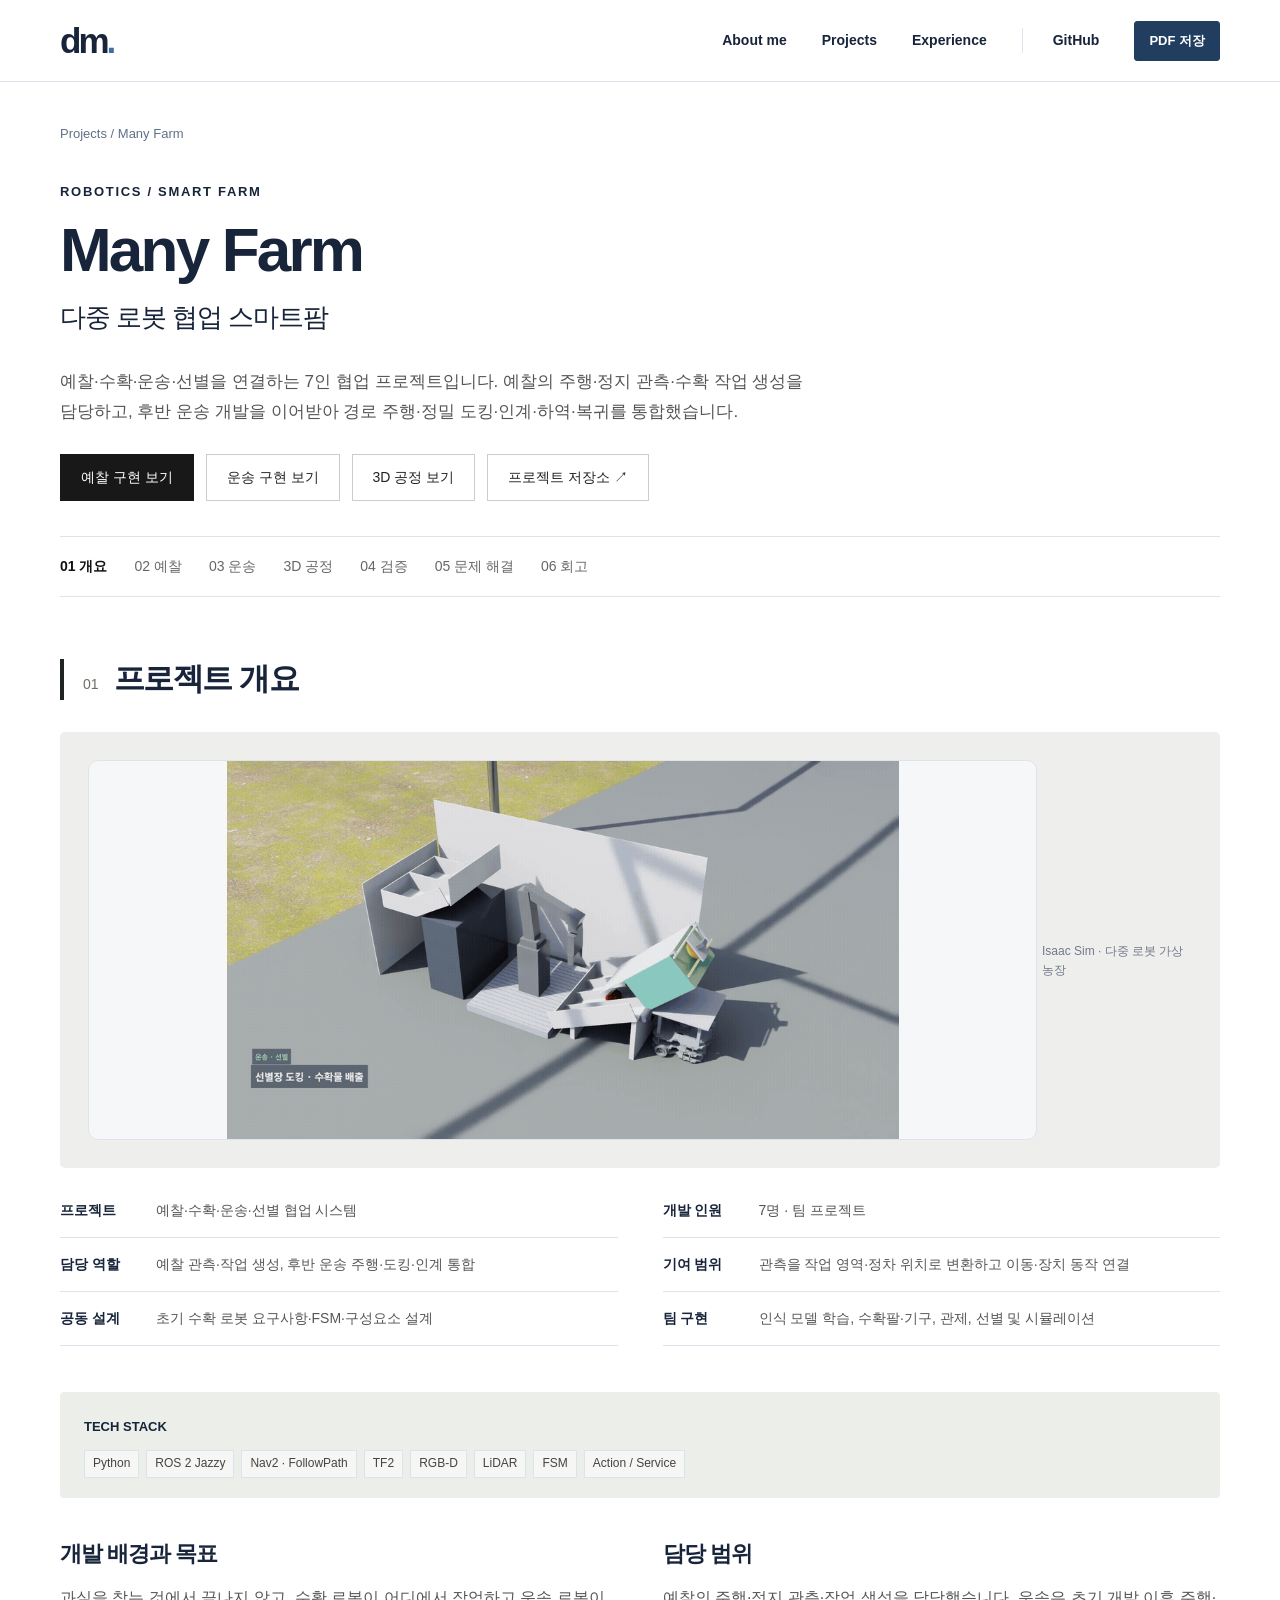
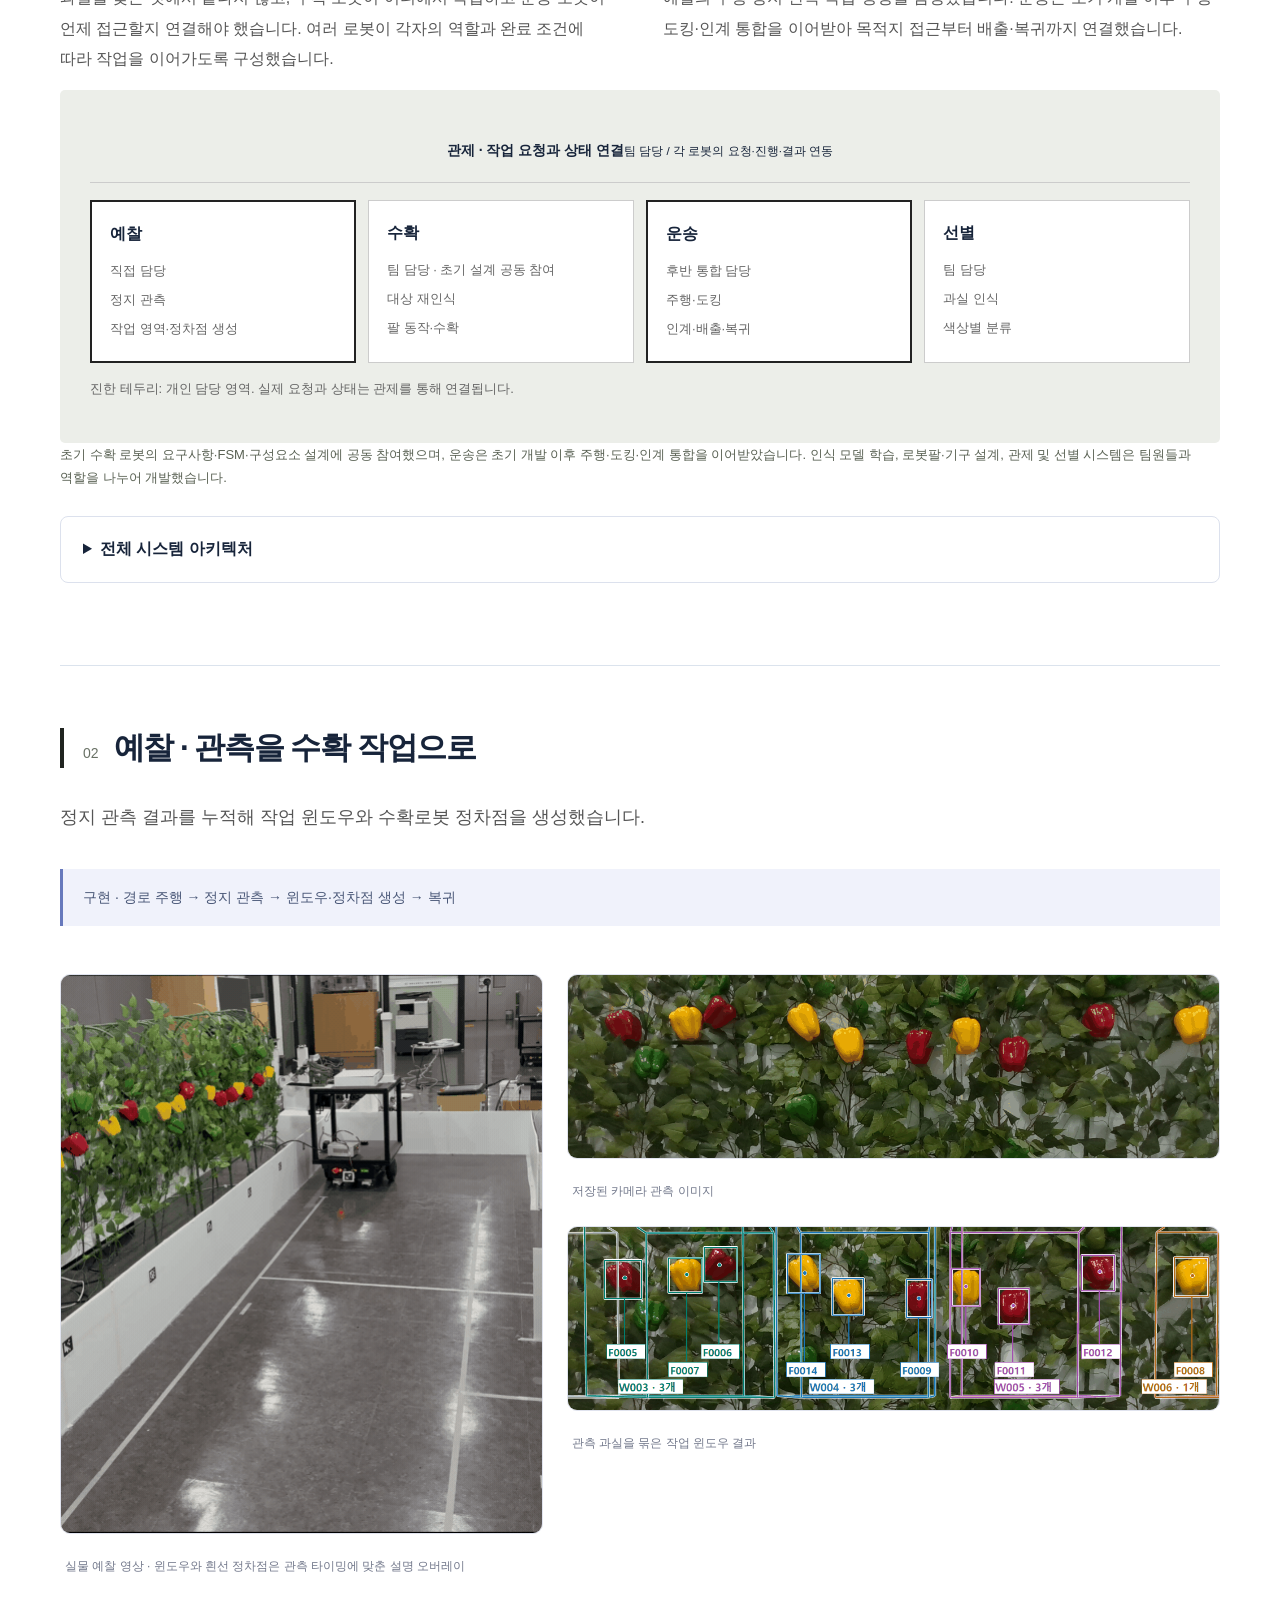
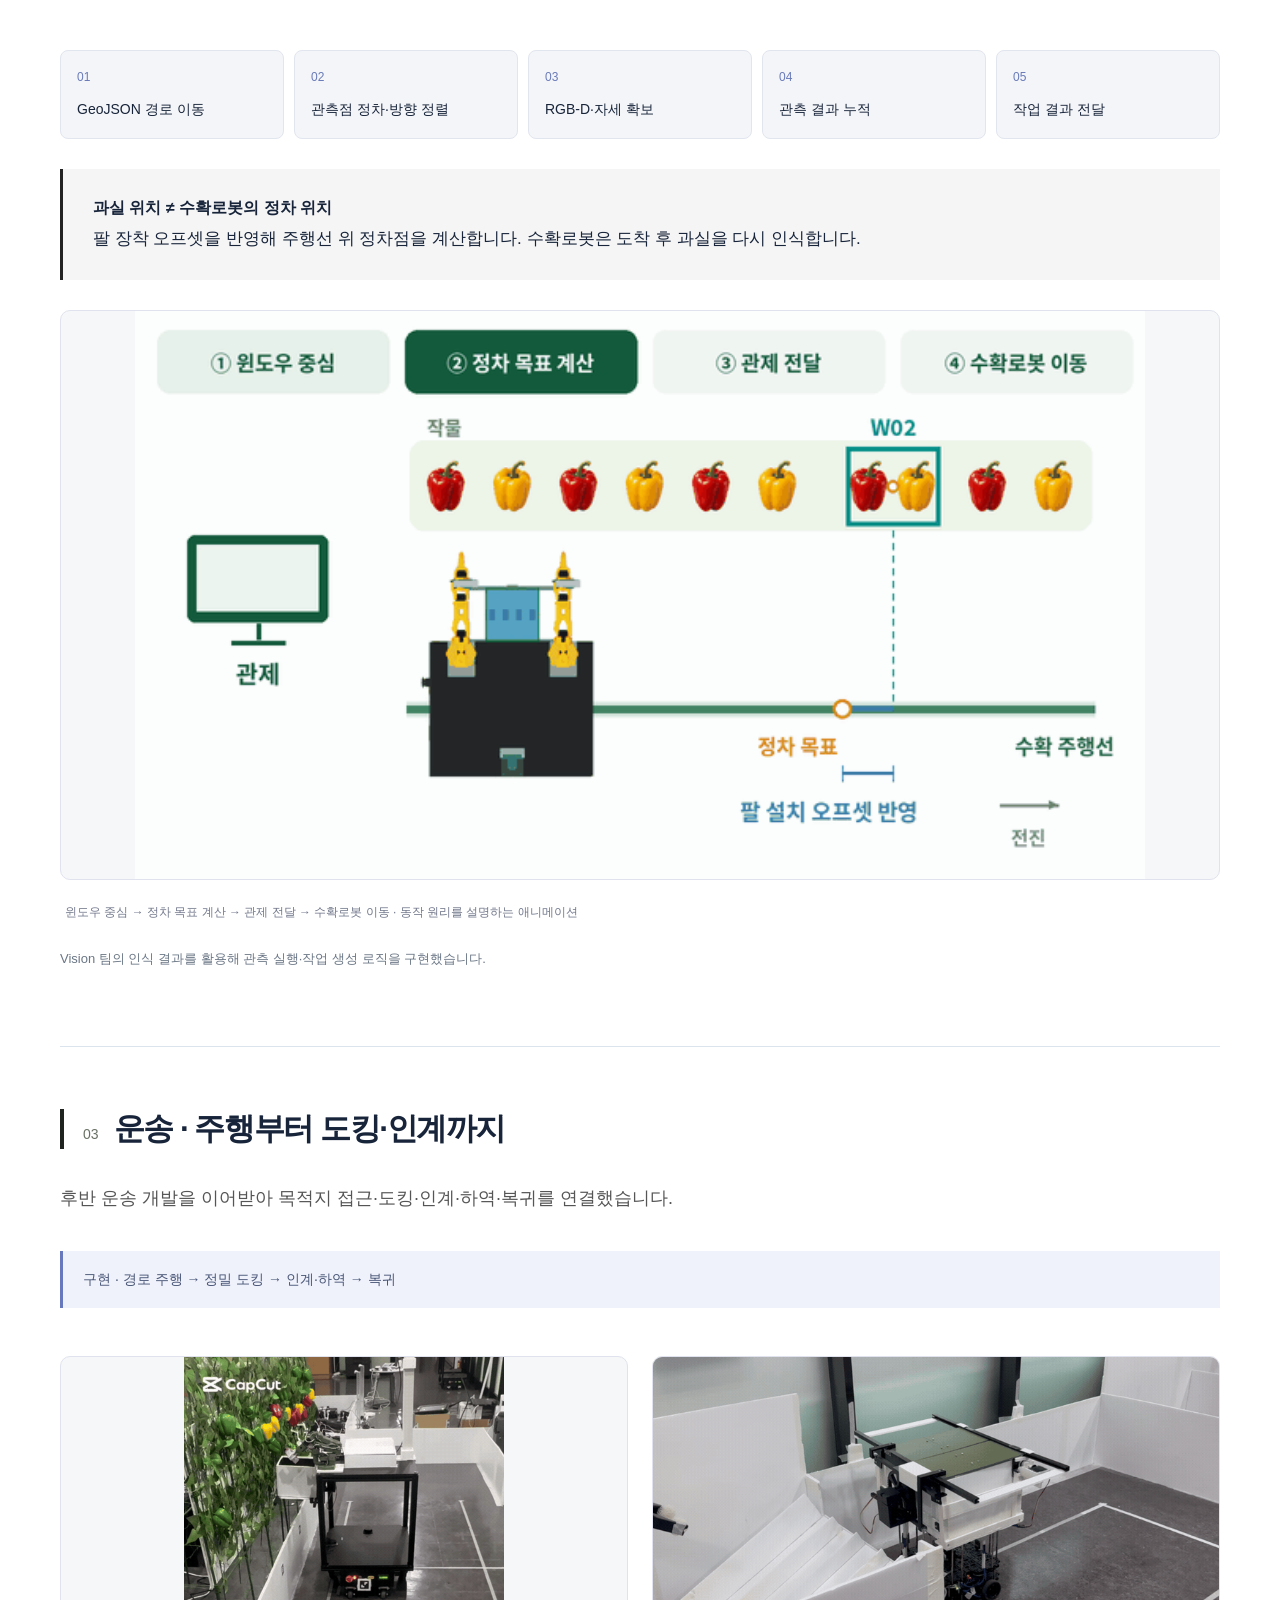
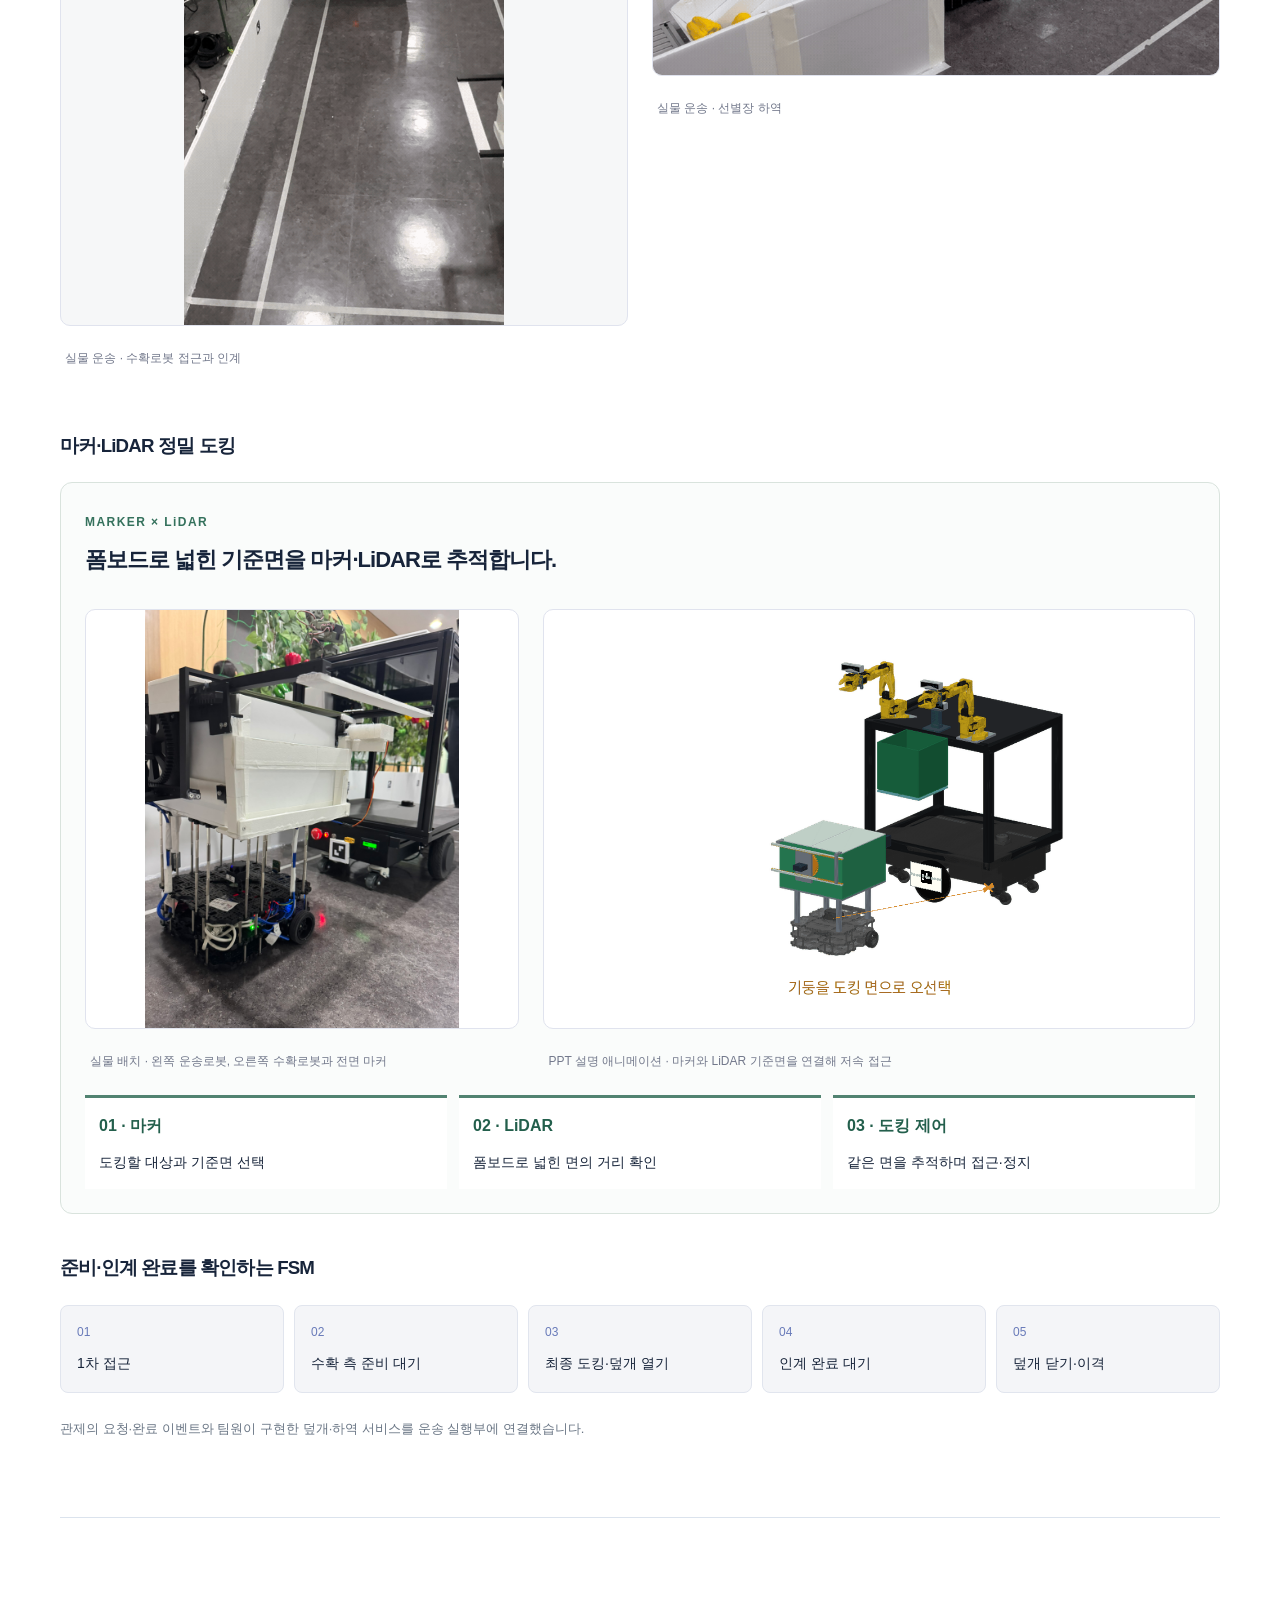
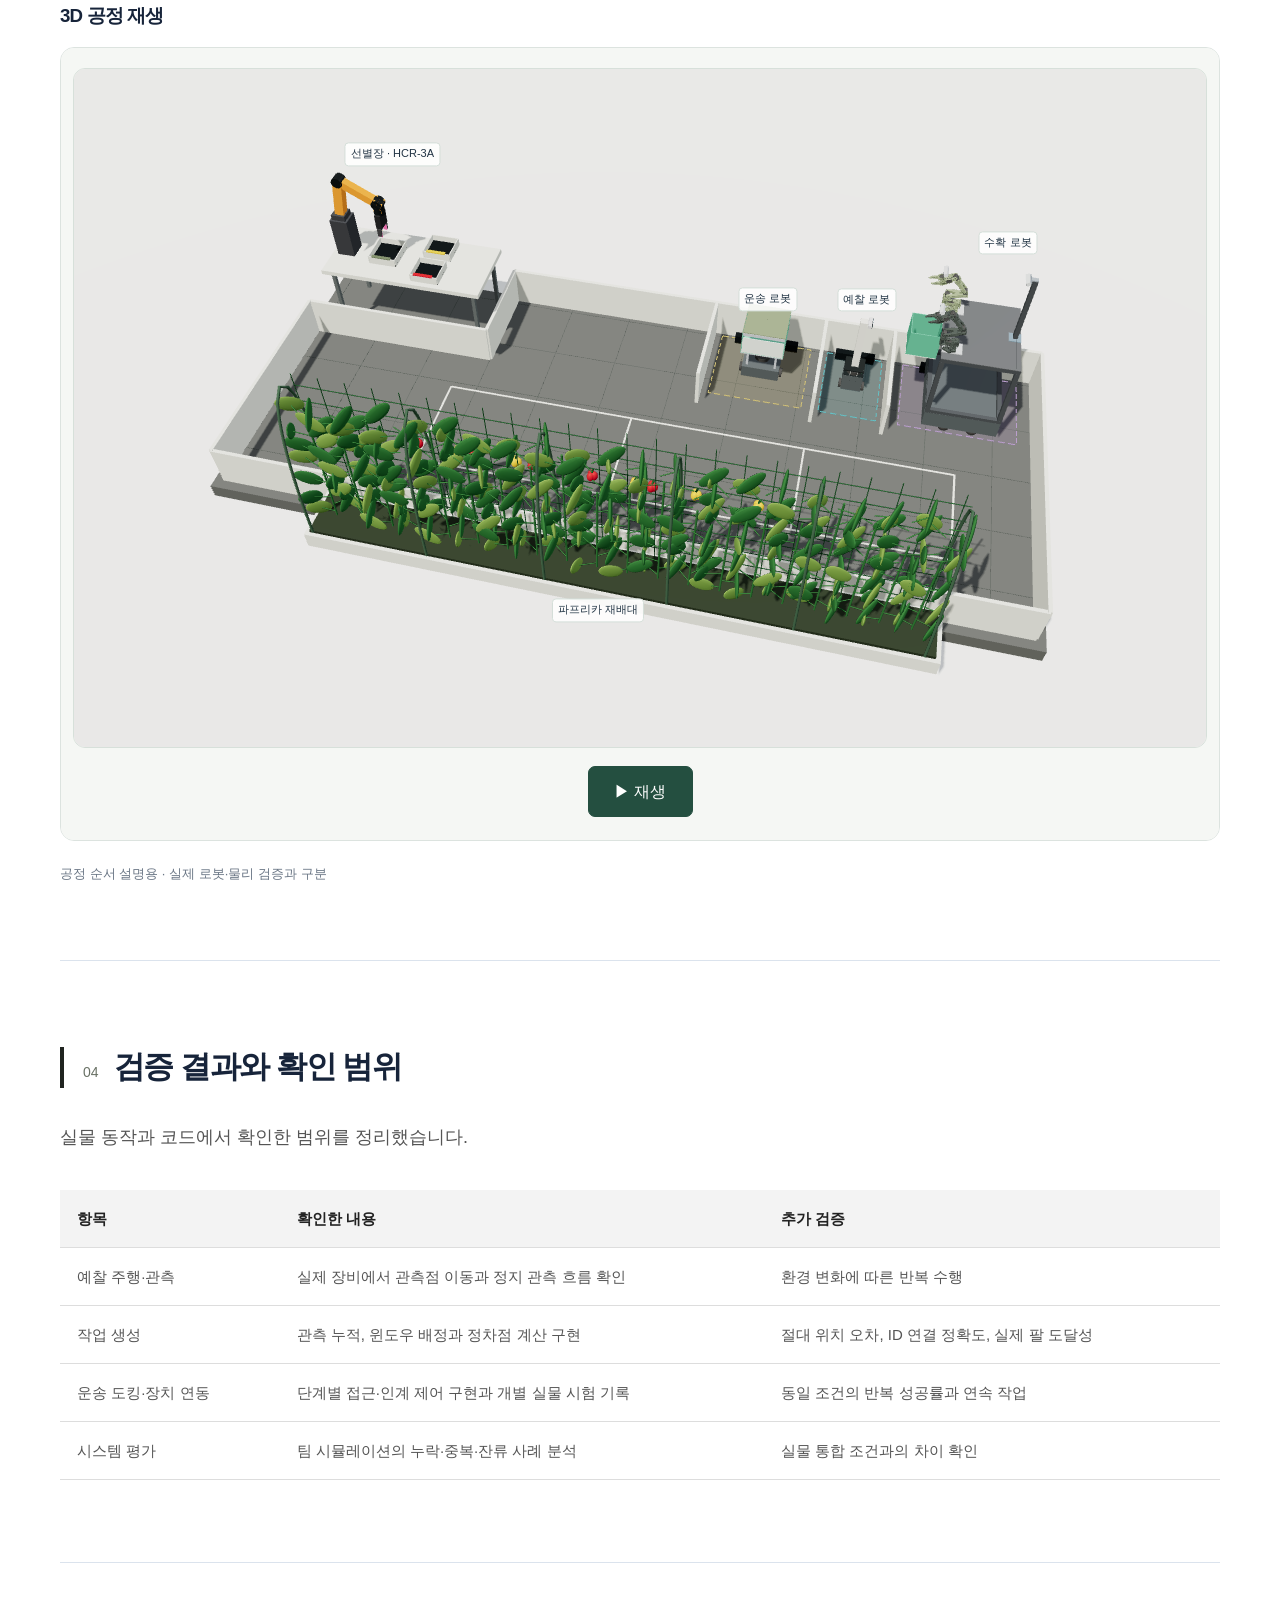
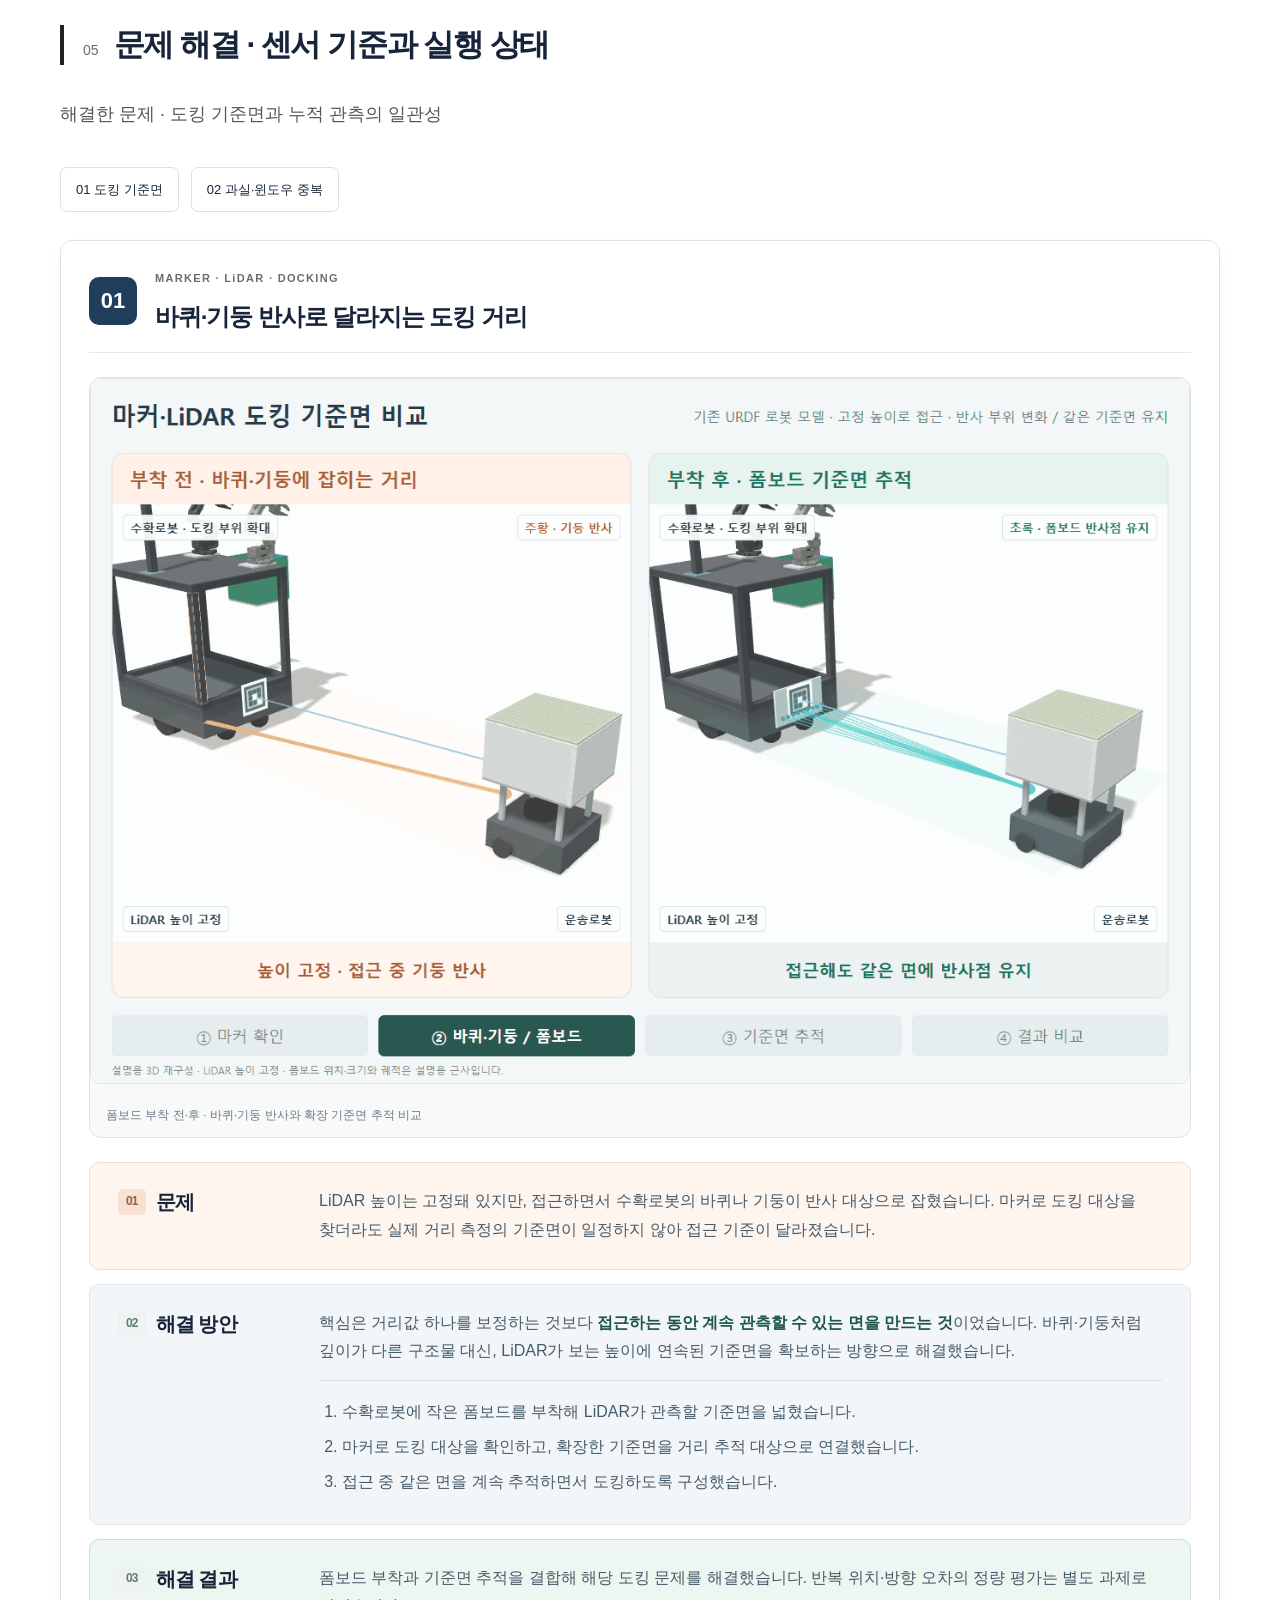
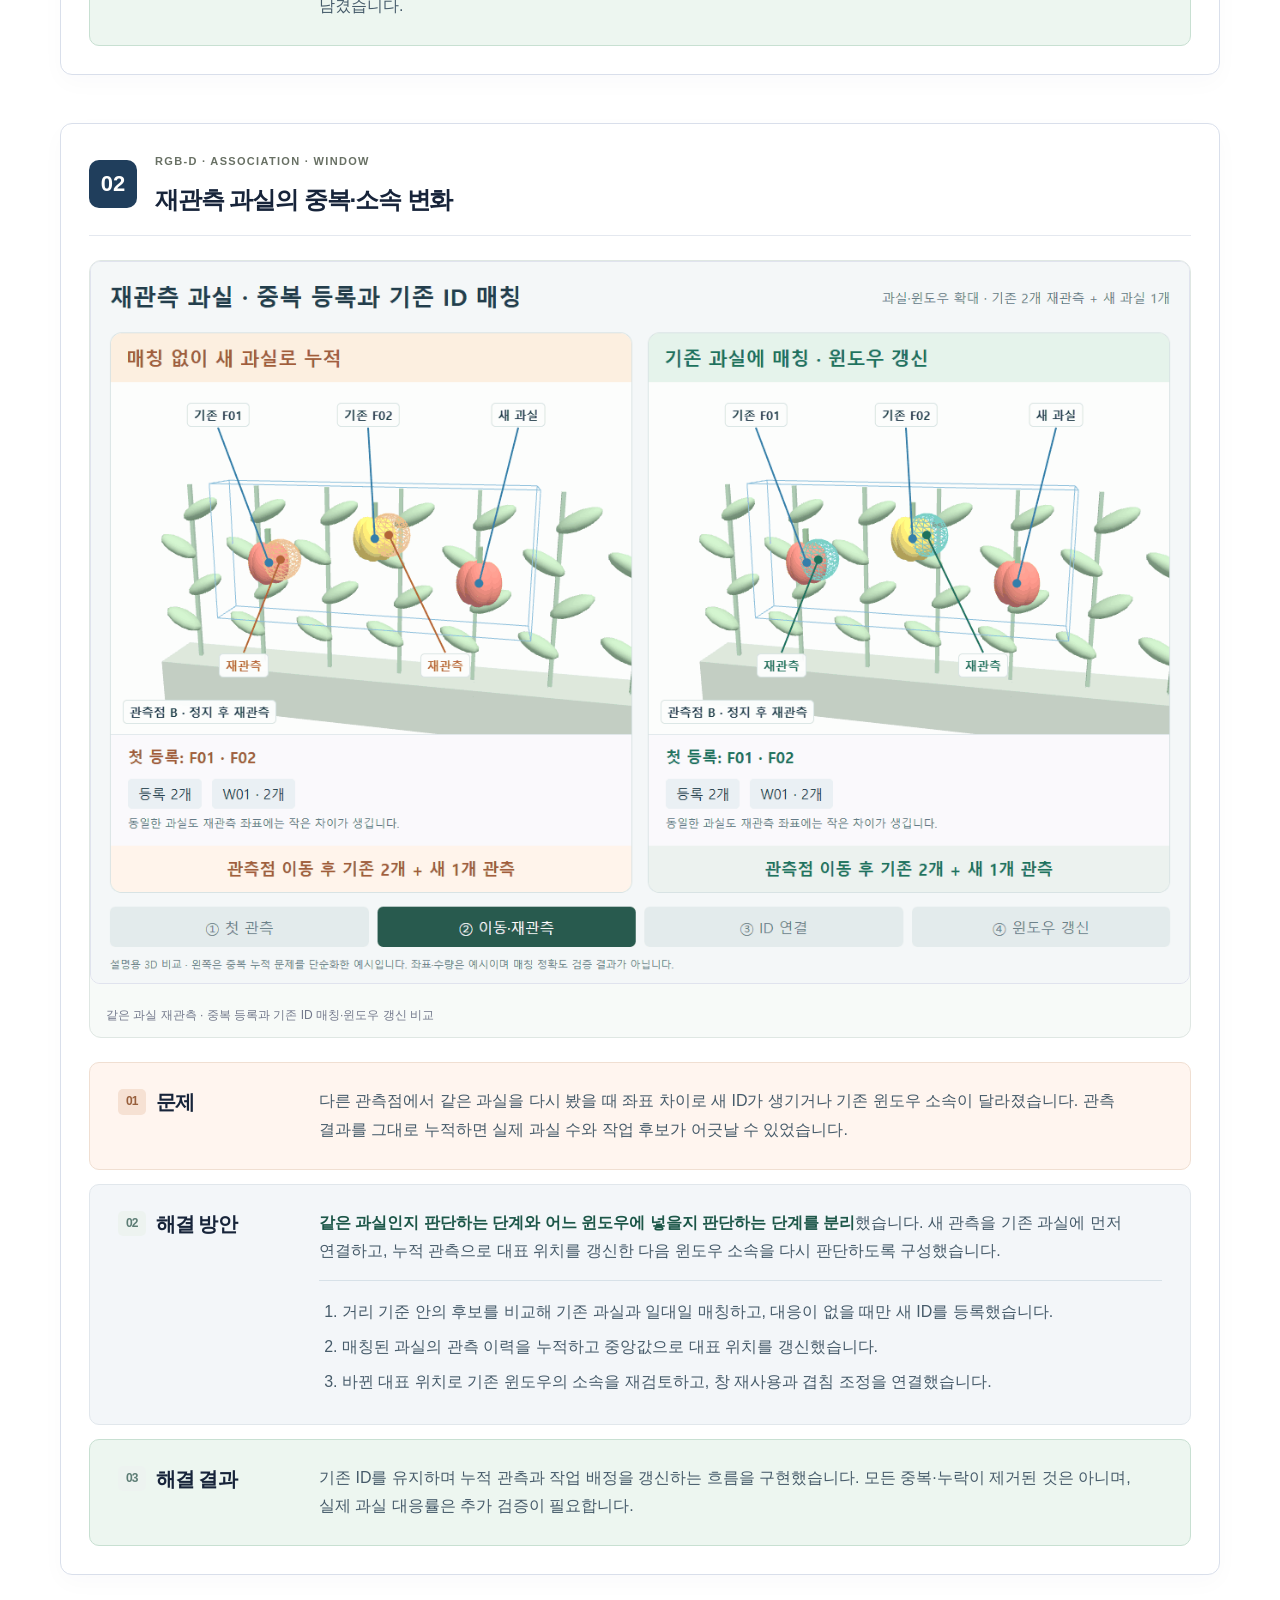
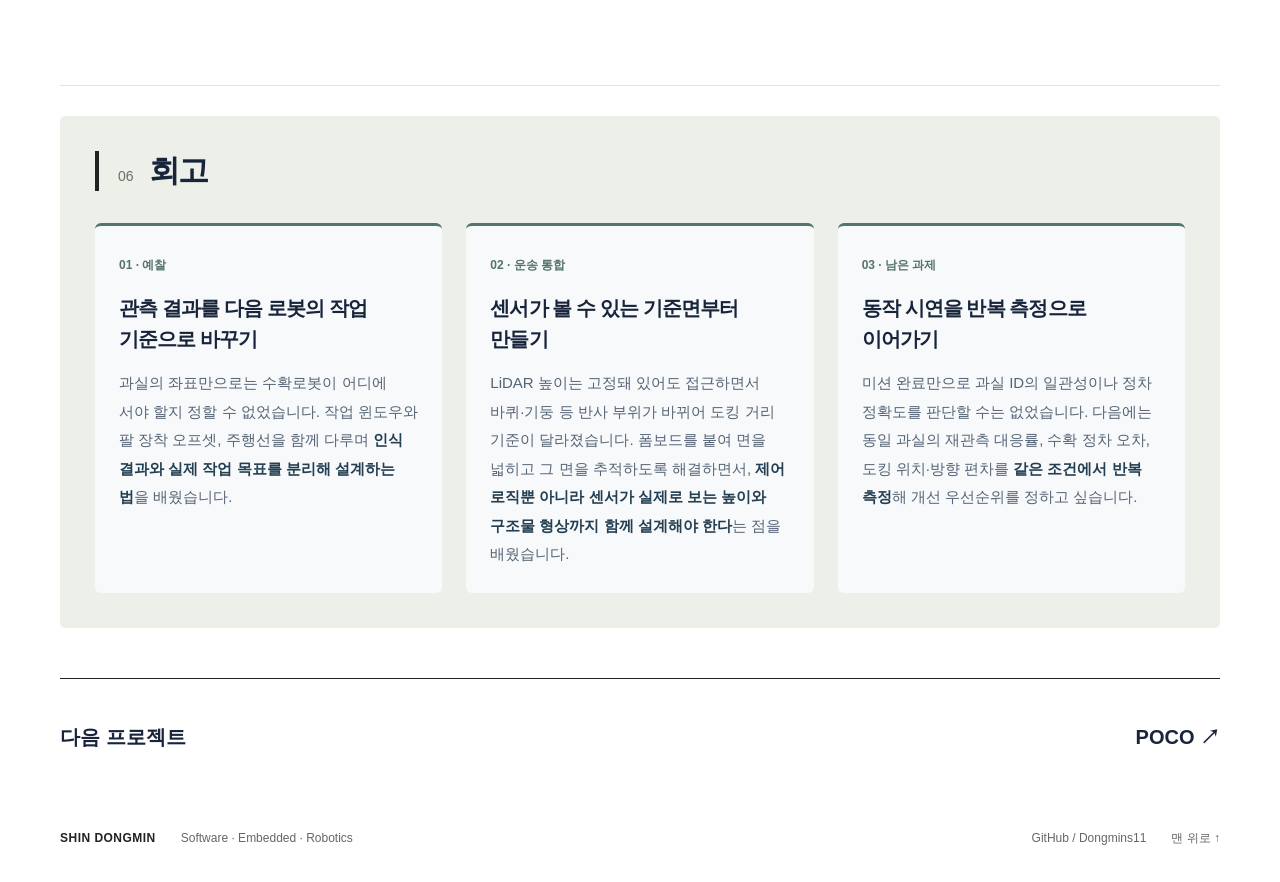
==== commit 4c0b0e54: "Restore previous ManyFarm detail page" ====
--- a/manyfarm/index.html
+++ b/manyfarm/index.html
@@ -31,31 +31,38 @@
 .trouble-notes .reason-step p,.trouble-notes .reason-step ol{grid-column:2;margin-bottom:0}
 .trouble-notes .reason-step ol{margin-top:14px}
 @media(max-width:700px){.trouble-notes .reason-step{grid-template-columns:1fr;padding:22px;gap:12px}.trouble-notes .reason-step h4{grid-row:auto}.trouble-notes .reason-step p,.trouble-notes .reason-step ol{grid-column:1}.trouble-notes .reason-step ol{margin-top:0}}
-</style><style id="system-context-style">.system-context{margin-top:36px}.system-context h3{margin-bottom:12px}.system-context>p{line-height:1.8;color:#556277}.system-contracts{display:grid;grid-template-columns:repeat(3,minmax(0,1fr));gap:16px}.system-contracts article{border:1px solid #dce2ec;border-radius:8px;padding:20px;background:#f7f9fc}.system-contracts span{font-size:12px;color:#536ea0;font-weight:700}.system-contracts h4{font-size:17px;margin:10px 0}.system-contracts p{font-size:14px;line-height:1.8;margin:0}.architecture-proof{margin-top:36px}.architecture-proof .evidence img,.system-dashboard .evidence img{max-height:none}@media(max-width:700px){.system-contracts{grid-template-columns:1fr}}</style></head>
+</style></head>
 <body><a class="skip" href="#main">본문으로 이동</a><header class="site-header"><a aria-label="신동민 포트폴리오 홈" class="wordmark" href="../index.html">dm<span>.</span></a><nav aria-label="주 메뉴"><a href="../index.html#about">About me</a><a href="../index.html#completed-projects">Projects</a><a href="../index.html#journey">Experience</a><a class="nav-git" href="https://github.com/Dongmins11" rel="noopener noreferrer" target="_blank">GitHub</a><button class="pdf-save" id="print-page" type="button">PDF 저장</button></nav></header>
 <main class="wrap" id="main"><div class="case-top" id="top"><p class="breadcrumb"><a href="../index.html#main-project">Projects</a> / Many Farm</p><p class="eyebrow">ROBOTICS / SMART FARM</p><h1>Many Farm</h1><p class="case-subtitle">다중 로봇 협업 스마트팜</p><p class="case-lead">예찰·수확·운송·선별을 연결하는 7인 협업 프로젝트입니다. 예찰의 주행·정지 관측·수확 작업 생성을 담당하고, 후반 운송 개발을 이어받아 경로 주행·정밀 도킹·인계·하역·복귀를 통합했습니다.</p><div class="actions"><a class="button" href="#scout">예찰 구현 보기</a><a class="button secondary" href="#transport">운송 구현 보기</a><a class="button secondary" href="#simulation">3D 공정 보기</a><a class="button secondary" href="https://github.com/Dongmins11/ManyFarm">프로젝트 저장소 ↗</a></div></div>
 <nav aria-label="프로젝트 목차" class="case-nav"><a href="#overview">01 개요</a><a href="#scout">02 예찰</a><a href="#transport">03 운송</a><a href="#simulation">3D 공정</a><a href="#results">04 검증</a><a href="#troubleshooting">05 문제 해결</a><a href="#reflection">06 회고</a></nav>
 <section class="case-section" id="overview"><div class="section-title"><span>01</span><h2>프로젝트 개요</h2></div><div class="case-cover"><figure class="evidence"><img alt="Isaac Sim · 다중 로봇 가상 농장" loading="lazy" src="assets/portfolio/simulation-overview-10s.gif"/><figcaption>Isaac Sim · 다중 로봇 가상 농장</figcaption></figure><div class="case-data"><dl><div><dt>프로젝트</dt><dd>예찰·수확·운송·선별 협업 시스템</dd></div><div><dt>개발 인원</dt><dd>7명 · 팀 프로젝트</dd></div><div><dt>담당 역할</dt><dd>예찰 관측·작업 생성, 후반 운송 주행·도킹·인계 통합</dd></div><div><dt>기여 범위</dt><dd>관측을 작업 영역·정차 위치로 변환하고 이동·장치 동작 연결</dd></div><div><dt>공동 설계</dt><dd>초기 수확 로봇 요구사항·FSM·구성요소 설계</dd></div><div><dt>팀 구현</dt><dd>인식 모델 학습, 수확팔·기구, 관제, 선별 및 시뮬레이션</dd></div></dl></div></div><div class="case-stack"><span>TECH STACK</span><ul class="tags"><li>Python</li><li>ROS 2 Jazzy</li><li>Nav2 · FollowPath</li><li>TF2</li><li>RGB-D</li><li>LiDAR</li><li>FSM</li><li>Action / Service</li></ul></div><div class="two-col"><div><h3>개발 배경과 목표</h3><p>과실을 찾는 것에서 끝나지 않고, 수확 로봇이 어디에서 작업하고 운송 로봇이 언제 접근할지 연결해야 했습니다. 여러 로봇이 각자의 역할과 완료 조건에 따라 작업을 이어가도록 구성했습니다.</p></div><div><h3>담당 범위</h3><p>예찰의 주행·정지 관측·작업 생성을 담당했습니다. 운송은 초기 개발 이후 주행·도킹·인계 통합을 이어받아 목적지 접근부터 배출·복귀까지 연결했습니다.</p></div></div>
 <div aria-label="관제가 예찰, 수확, 운송, 선별의 작업 요청과 상태를 연결하는 시스템" class="diagram robot-system"><div class="bus"><strong>관제 · 작업 요청과 상태 연결</strong><small>팀 담당 / 각 로봇의 요청·진행·결과 연동</small></div><div class="nodes"><div class="node own"><b>예찰</b><small class="scope">직접 담당</small><br/><small>정지 관측<br/>작업 영역·정차점 생성</small></div><div class="node"><b>수확</b><small class="scope">팀 담당 · 초기 설계 공동 참여</small><br/><small>대상 재인식<br/>팔 동작·수확</small></div><div class="node own"><b>운송</b><small class="scope">후반 통합 담당</small><br/><small>주행·도킹<br/>인계·배출·복귀</small></div><div class="node"><b>선별</b><small class="scope">팀 담당</small><br/><small>과실 인식<br/>색상별 분류</small></div></div><p class="legend">진한 테두리: 개인 담당 영역. 실제 요청과 상태는 관제를 통해 연결됩니다.</p></div>
-<p class="fine">초기 수확 로봇의 요구사항·FSM·구성요소 설계에 공동 참여했으며, 운송은 초기 개발 이후 주행·도킹·인계 통합을 이어받았습니다. 인식 모델 학습, 로봇팔·기구 설계, 관제 및 선별 시스템은 팀원들과 역할을 나누어 개발했습니다.</p><div class="system-context">
-<h3>예찰 → 수확 → 운송 → 선별</h3>
-<p>예찰이 작업 영역과 정차점을 만들고, 수확로봇이 현장에서 대상을 다시 인식합니다. 운송로봇은 수확물을 인계받아 선별장에 하역하고 복귀합니다.</p>
-<figure class="evidence"><img alt="예찰·수확·운송·선별을 웹 관제로 연결하는 작업 흐름" loading="lazy" src="assets/portfolio/workflow.png"/><figcaption>전체 팀 시스템의 작업 흐름</figcaption></figure>
-<div class="system-contracts"><article><span>01 · 작업 정보</span><h4>관측을 실행 가능한 작업으로</h4><p>과실 위치 → 작업 윈도우 → 수확 정차점. 예찰 결과를 다음 로봇이 사용할 작업 정보로 변환합니다.</p></article><article><span>02 · 작업 실행</span><h4>요청·진행·완료를 연결</h4><p>관제와 로봇이 ROS 2 Action·Service·Topic으로 작업 요청과 결과를 주고받습니다.</p></article><article><span>03 · 실물·시뮬레이션</span><h4>공통 로직, 환경별 설정</h4><p>공통 업무 로직을 활용하고 지도·센서·구동 조건을 환경에 맞춥니다. Isaac Sim에서 확인한 동작을 실물에서도 확인했습니다.</p></article></div>
-</div><div class="architecture-proof"><h3>전체 시스템 아키텍처</h3><figure class="evidence"><img alt="웹 관제 · ROS 2 공통 인터페이스 · 실물·시뮬레이션" loading="lazy" src="assets/portfolio/architecture.png"/><figcaption>웹 관제 · ROS 2 공통 인터페이스 · 실물·시뮬레이션</figcaption></figure></div><div class="system-context system-dashboard"><h3>웹 관제 · 하역부터 선별 결과까지</h3><p>로봇의 개별 동작뿐 아니라 작업 상태와 결과를 한 화면에서 확인합니다. 아래는 팀에서 구현한 선별장 관제 화면입니다.</p><figure class="evidence"><img alt="선별장 하역, 선별 시작, 색상별 선별 완료를 확인하는 웹 관제 화면" loading="lazy" src="assets/portfolio/control-result.png"/><figcaption>하역 상태 · 선별 접수 · 색상별 결과 확인</figcaption></figure></div></section>
+<p class="fine">초기 수확 로봇의 요구사항·FSM·구성요소 설계에 공동 참여했으며, 운송은 초기 개발 이후 주행·도킹·인계 통합을 이어받았습니다. 인식 모델 학습, 로봇팔·기구 설계, 관제 및 선별 시스템은 팀원들과 역할을 나누어 개발했습니다.</p><details class="architecture-proof"><summary>전체 시스템 아키텍처</summary><figure class="evidence"><img alt="웹 관제 · ROS 2 공통 인터페이스 · 실물·시뮬레이션" loading="lazy" src="assets/portfolio/architecture.png"/><figcaption>웹 관제 · ROS 2 공통 인터페이스 · 실물·시뮬레이션</figcaption></figure></details></section>
 <div id="implementation"></div><section class="case-section" id="scout"><div class="section-title"><span>02</span><h2>예찰 · 관측을 수확 작업으로</h2></div>
 <p class="section-intro">정지 관측 결과를 누적해 작업 윈도우와 수확로봇 정차점을 생성했습니다.</p>
 <div class="role-strip">구현 · 경로 주행 → 정지 관측 → 윈도우·정차점 생성 → 복귀</div>
 <div class="scout-evidence" id="demo"><figure class="evidence"><img alt="실물 예찰 영상 · 윈도우와 흰선 정차점은 관측 타이밍에 맞춘 설명 오버레이" loading="lazy" src="assets/portfolio/scout-real.gif"/><figcaption>실물 예찰 영상 · 윈도우와 흰선 정차점은 관측 타이밍에 맞춘 설명 오버레이</figcaption></figure><div><figure class="evidence"><img alt="저장된 카메라 관측 이미지" loading="lazy" src="assets/portfolio/scout-observation.png"/><figcaption>저장된 카메라 관측 이미지</figcaption></figure><figure class="evidence"><img alt="관측 과실을 묶은 작업 윈도우 결과" loading="lazy" src="assets/portfolio/scout-windows.png"/><figcaption>관측 과실을 묶은 작업 윈도우 결과</figcaption></figure></div></div>
 <ol class="mission-flow"><li>GeoJSON 경로 이동</li><li>관측점 정차·방향 정렬</li><li>RGB-D·자세 확보</li><li>관측 결과 누적</li><li>작업 결과 전달</li></ol>
+
+
+
 <div class="callout"><strong>과실 위치 ≠ 수확로봇의 정차 위치</strong><p>팔 장착 오프셋을 반영해 주행선 위 정차점을 계산합니다. 수확로봇은 도착 후 과실을 다시 인식합니다.</p></div>
 <figure class="evidence"><img alt="윈도우 중심 → 정차 목표 계산 → 관제 전달 → 수확로봇 이동 · 동작 원리를 설명하는 애니메이션" loading="lazy" src="assets/portfolio/harvest-window-goal.gif"/><figcaption>윈도우 중심 → 정차 목표 계산 → 관제 전달 → 수확로봇 이동 · 동작 원리를 설명하는 애니메이션</figcaption></figure>
+
 <p class="scope-note">Vision 팀의 인식 결과를 활용해 관측 실행·작업 생성 로직을 구현했습니다.</p></section><section class="case-section" id="transport"><div class="section-title"><span>03</span><h2>운송 · 주행부터 도킹·인계까지</h2></div>
 <p class="section-intro">후반 운송 개발을 이어받아 목적지 접근·도킹·인계·하역·복귀를 연결했습니다.</p>
 <div class="role-strip">구현 · 경로 주행 → 정밀 도킹 → 인계·하역 → 복귀</div>
 <div class="media-evidence"><figure class="evidence"><img alt="실물 운송 · 수확로봇 접근과 인계" loading="lazy" src="assets/portfolio/handoff-real.gif"/><figcaption>실물 운송 · 수확로봇 접근과 인계</figcaption></figure><figure class="evidence"><img alt="실물 운송 · 선별장 하역" loading="lazy" src="assets/portfolio/unload-real.gif"/><figcaption>실물 운송 · 선별장 하역</figcaption></figure></div>
+
+
 <h3>마커·LiDAR 정밀 도킹</h3><div class="docking-visual" id="docking-visual"><div class="visual-heading"><span>MARKER × LiDAR</span><h4>폼보드로 넓힌 기준면을 마커·LiDAR로 추적합니다.</h4></div><div class="docking-pair"><figure class="evidence"><img alt="실물 배치 · 왼쪽 운송로봇, 오른쪽 수확로봇과 전면 마커" loading="lazy" src="assets/portfolio/docking-real.JPEG"/><figcaption>실물 배치 · 왼쪽 운송로봇, 오른쪽 수확로봇과 전면 마커</figcaption></figure><figure class="evidence"><img alt="PPT 설명 애니메이션 · 마커와 LiDAR 기준면을 연결해 저속 접근" loading="lazy" src="assets/portfolio/lidar-target-docking.gif"/><figcaption>PPT 설명 애니메이션 · 마커와 LiDAR 기준면을 연결해 저속 접근</figcaption></figure></div><div class="sensor-legend"><div><b>01 · 마커</b><p>도킹할 대상과 기준면 선택</p></div><div><b>02 · LiDAR</b><p>폼보드로 넓힌 면의 거리 확인</p></div><div><b>03 · 도킹 제어</b><p>같은 면을 추적하며 접근·정지</p></div></div></div>
+
 <h3>준비·인계 완료를 확인하는 FSM</h3><ol class="mission-flow"><li>1차 접근</li><li>수확 측 준비 대기</li><li>최종 도킹·덮개 열기</li><li>인계 완료 대기</li><li>덮개 닫기·이격</li></ol>
+
+
+
+
+
 <p class="scope-note">관제의 요청·완료 이벤트와 팀원이 구현한 덮개·하역 서비스를 운송 실행부에 연결했습니다.</p></section><section aria-label="3D 협업 공정 시뮬레이션" class="case-section" id="simulation" style="margin:24px 0;scroll-margin-top:110px"><h3>3D 공정 재생</h3><iframe id="simulation-frame" loading="lazy" src="simulation.html" style="display:block;width:100%;height:790px;border:1px solid #dce3df;border-radius:14px;margin-top:15px" title="Many Farm 3D 공정 시뮬레이터"></iframe><p class="scope-note">공정 순서 설명용 · 실제 로봇·물리 검증과 구분</p></section>
 <section class="case-section" id="results"><div class="section-title"><span>04</span><h2>검증 결과와 확인 범위</h2></div><p class="section-intro">실물 동작과 코드에서 확인한 범위를 정리했습니다.</p>
 <div class="table-wrap"><table><thead><tr><th scope="col">항목</th><th scope="col">확인한 내용</th><th scope="col">추가 검증</th></tr></thead><tbody><tr><td>예찰 주행·관측</td><td>실제 장비에서 관측점 이동과 정지 관측 흐름 확인</td><td>환경 변화에 따른 반복 수행</td></tr><tr><td>작업 생성</td><td>관측 누적, 윈도우 배정과 정차점 계산 구현</td><td>절대 위치 오차, ID 연결 정확도, 실제 팔 도달성</td></tr><tr><td>운송 도킹·장치 연동</td><td>단계별 접근·인계 제어 구현과 개별 실물 시험 기록</td><td>동일 조건의 반복 성공률과 연속 작업</td></tr><tr><td>시스템 평가</td><td>팀 시뮬레이션의 누락·중복·잔류 사례 분석</td><td>실물 통합 조건과의 차이 확인</td></tr></tbody></table></div></section>
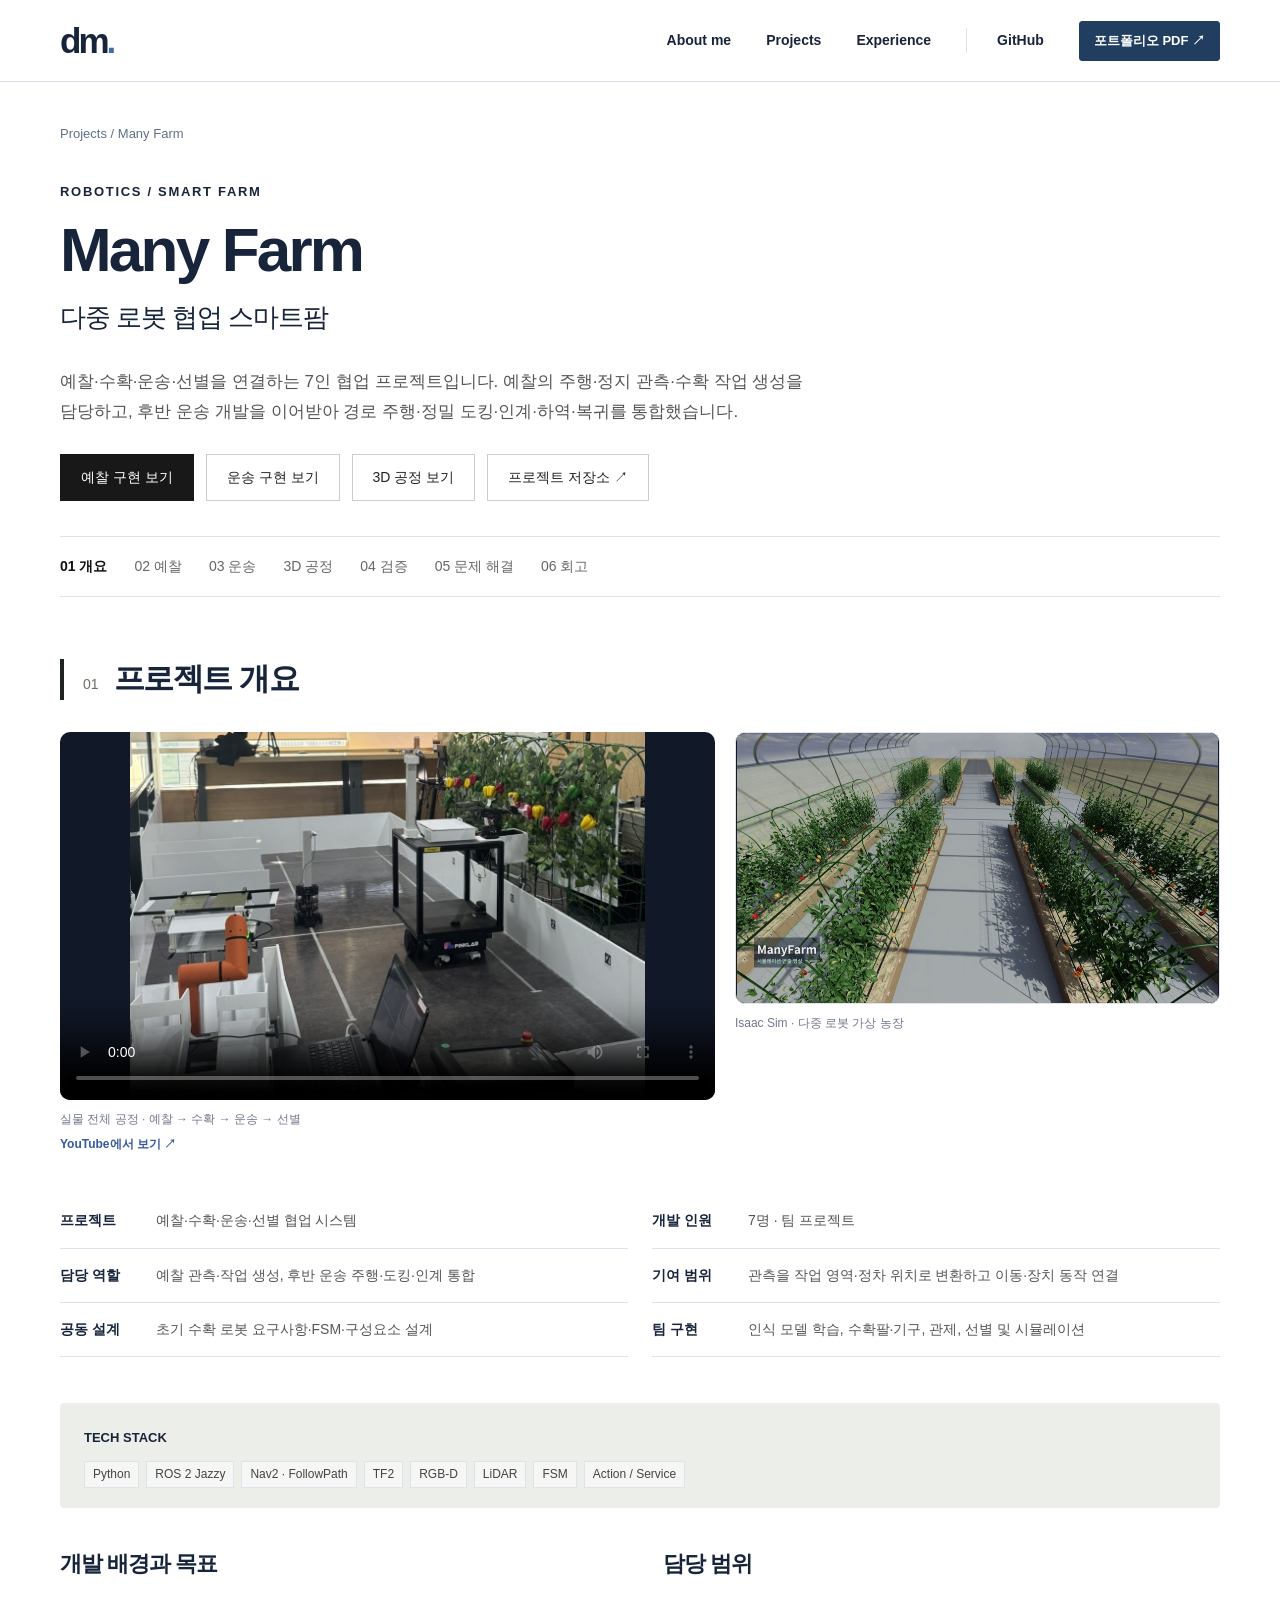
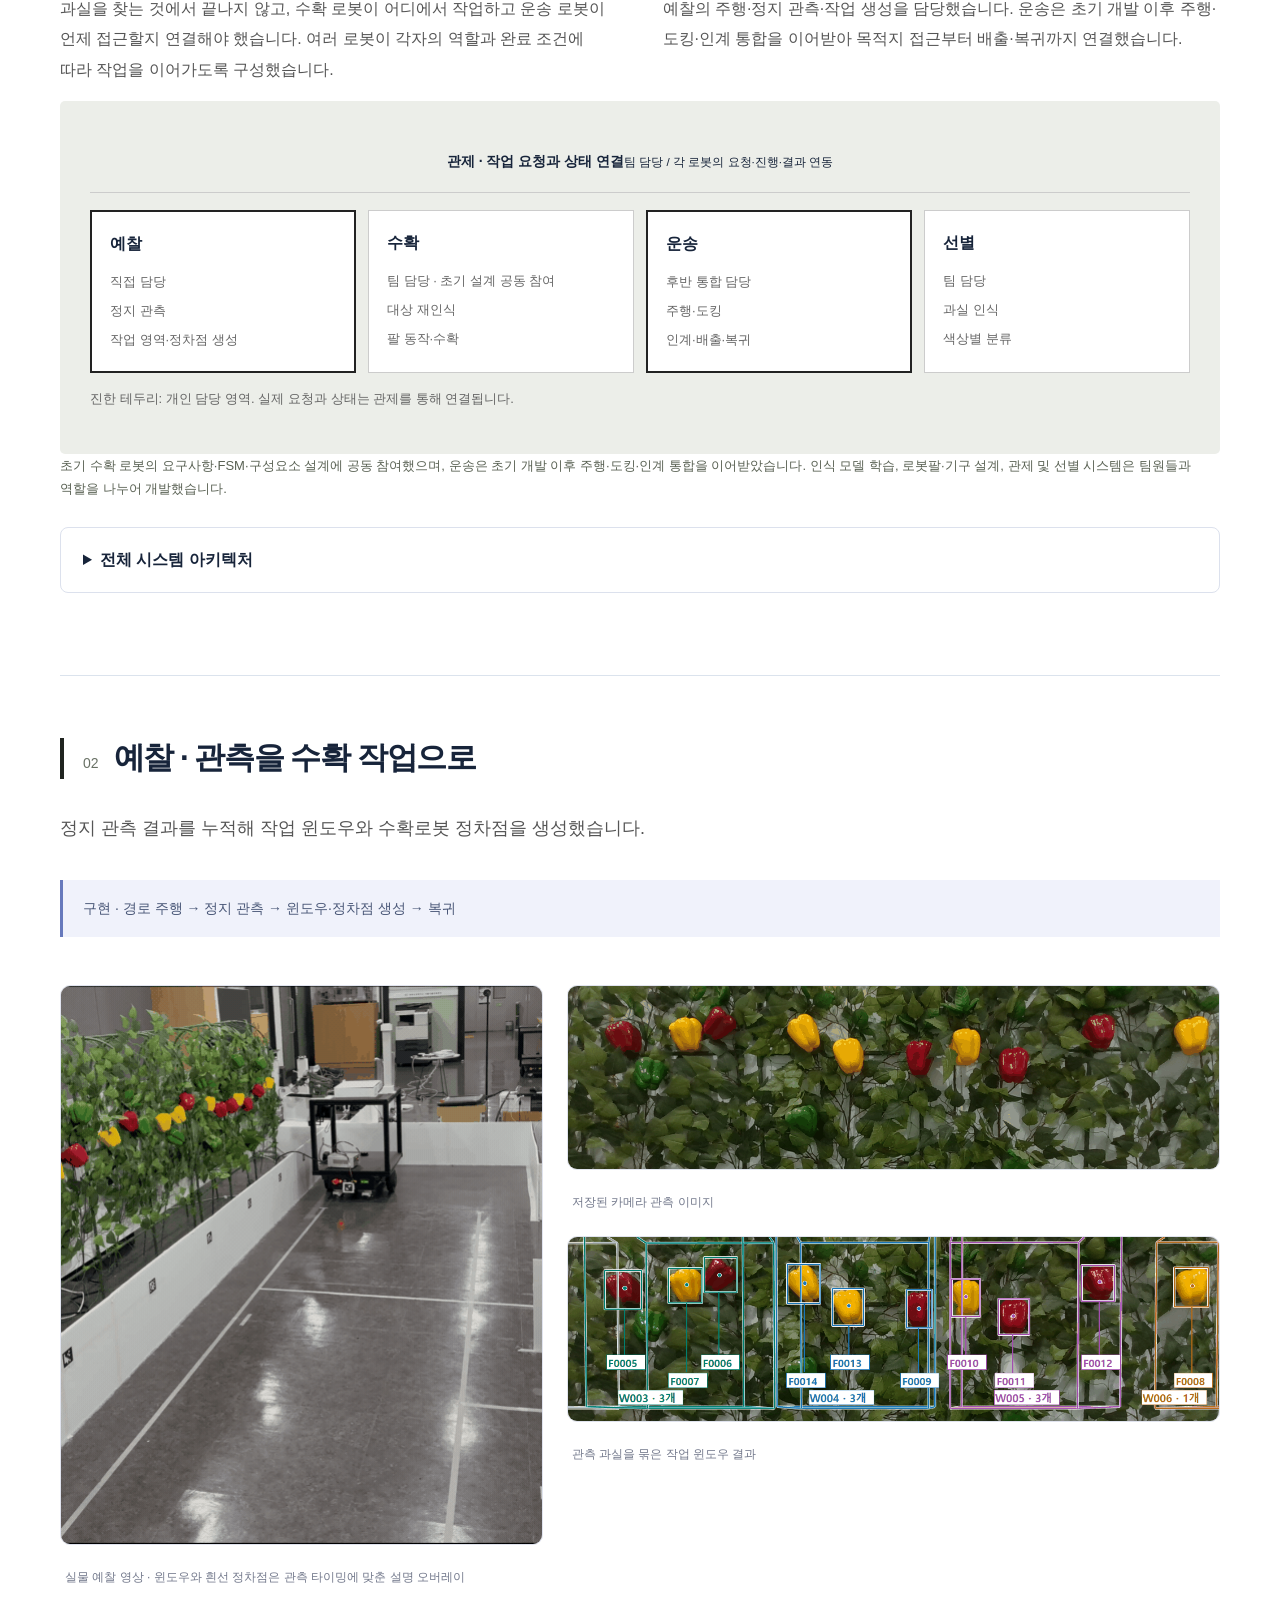
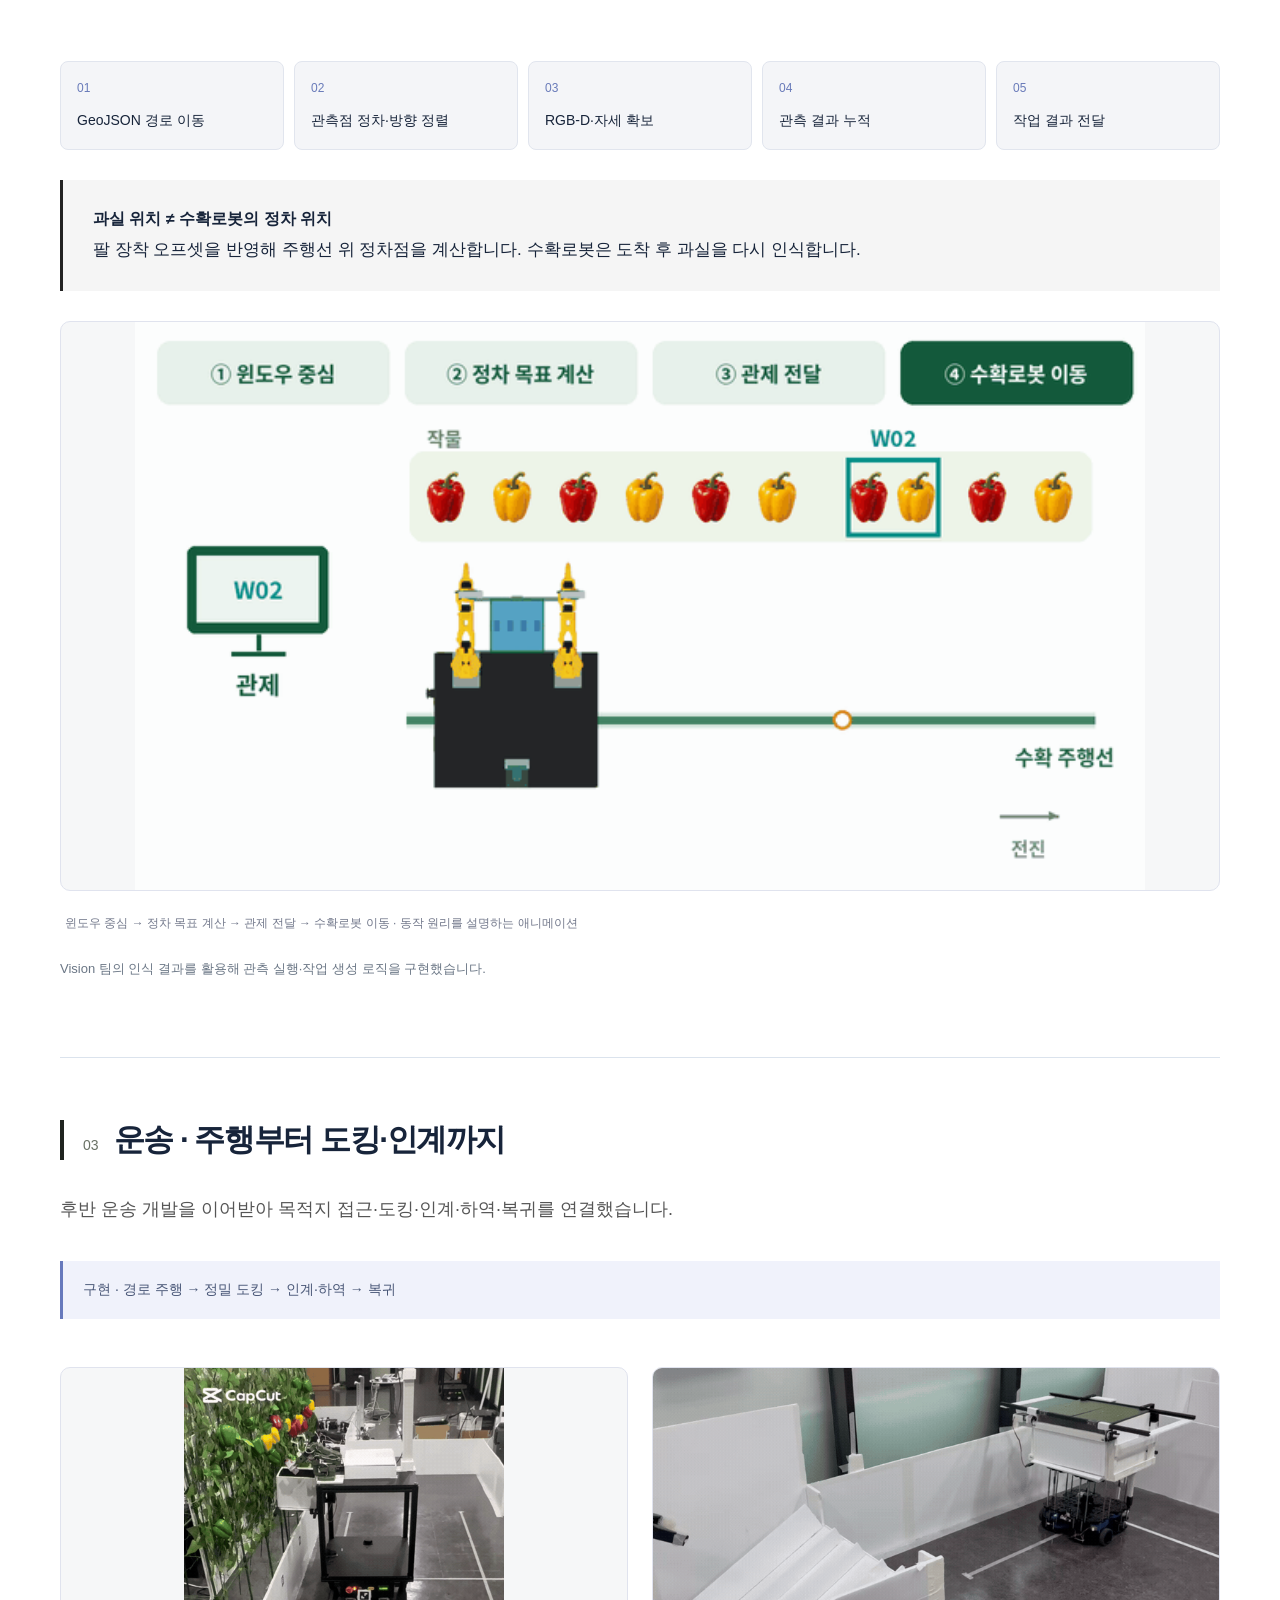
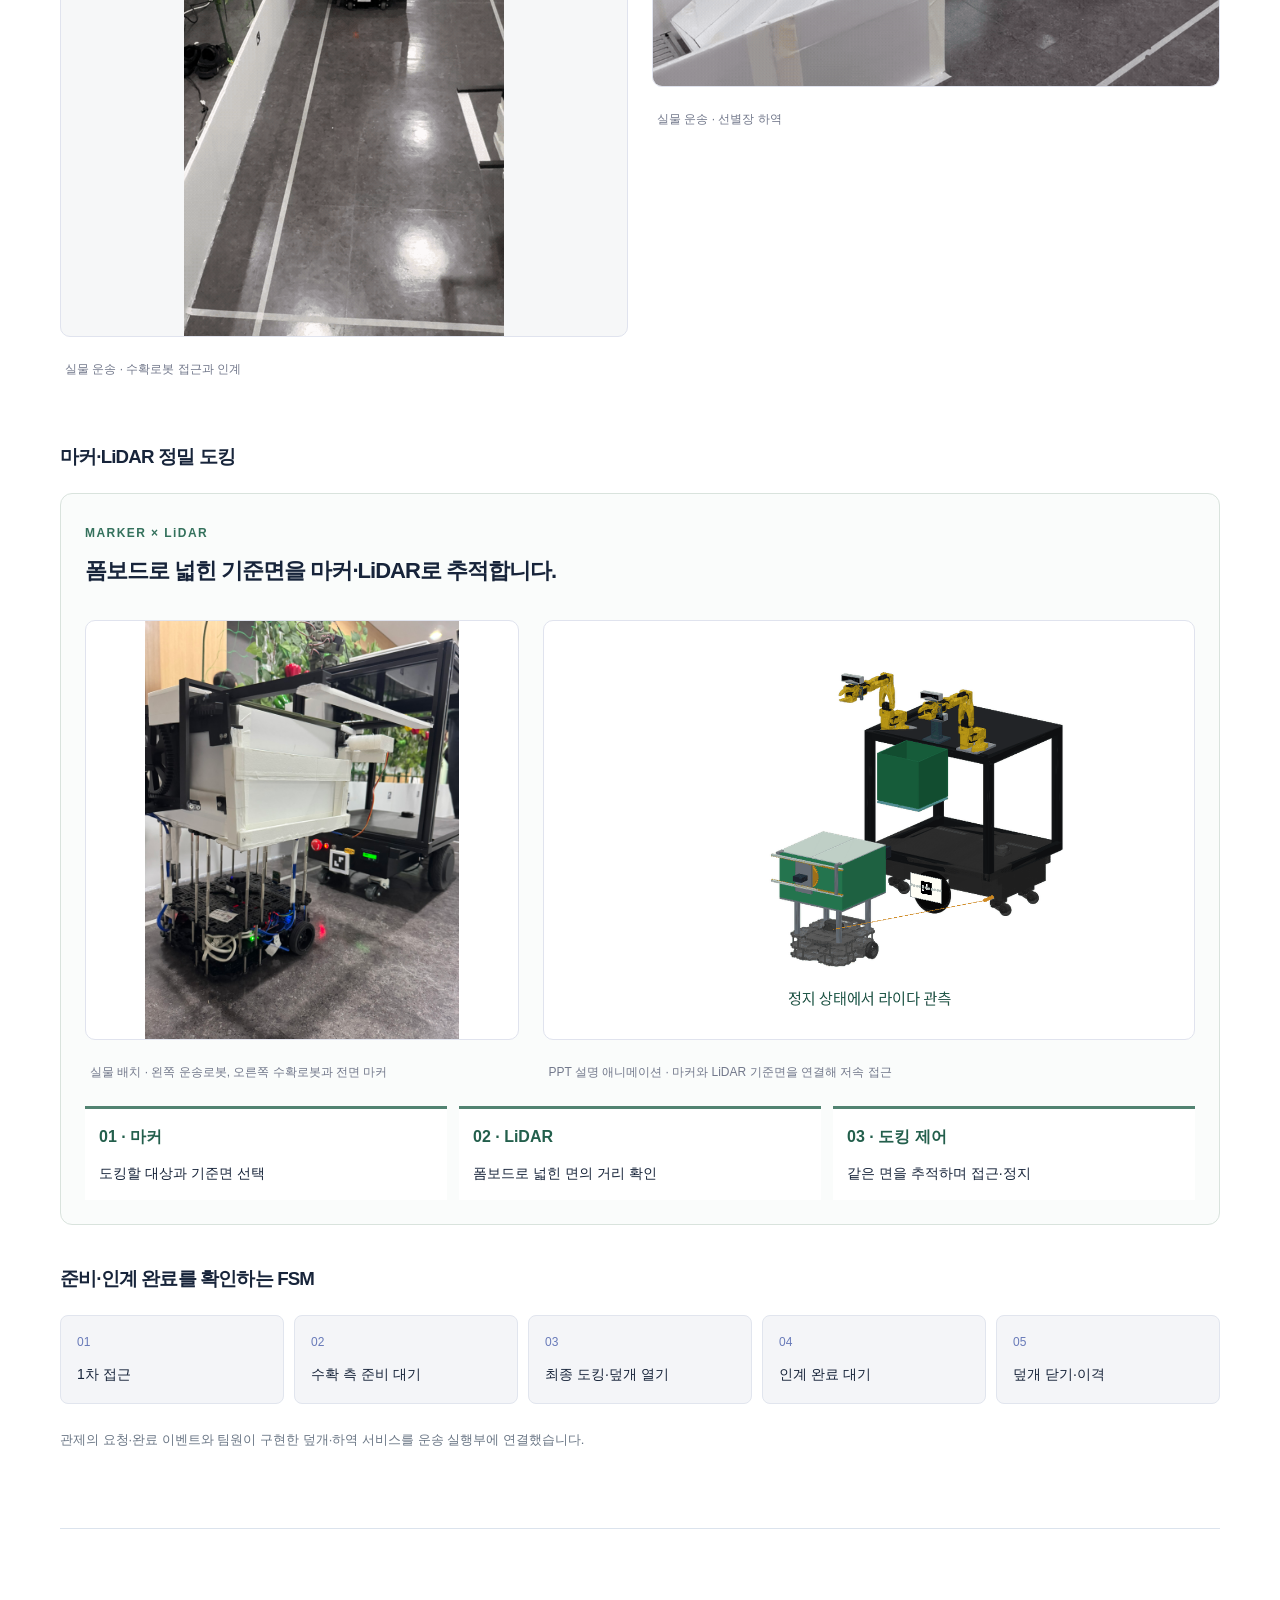
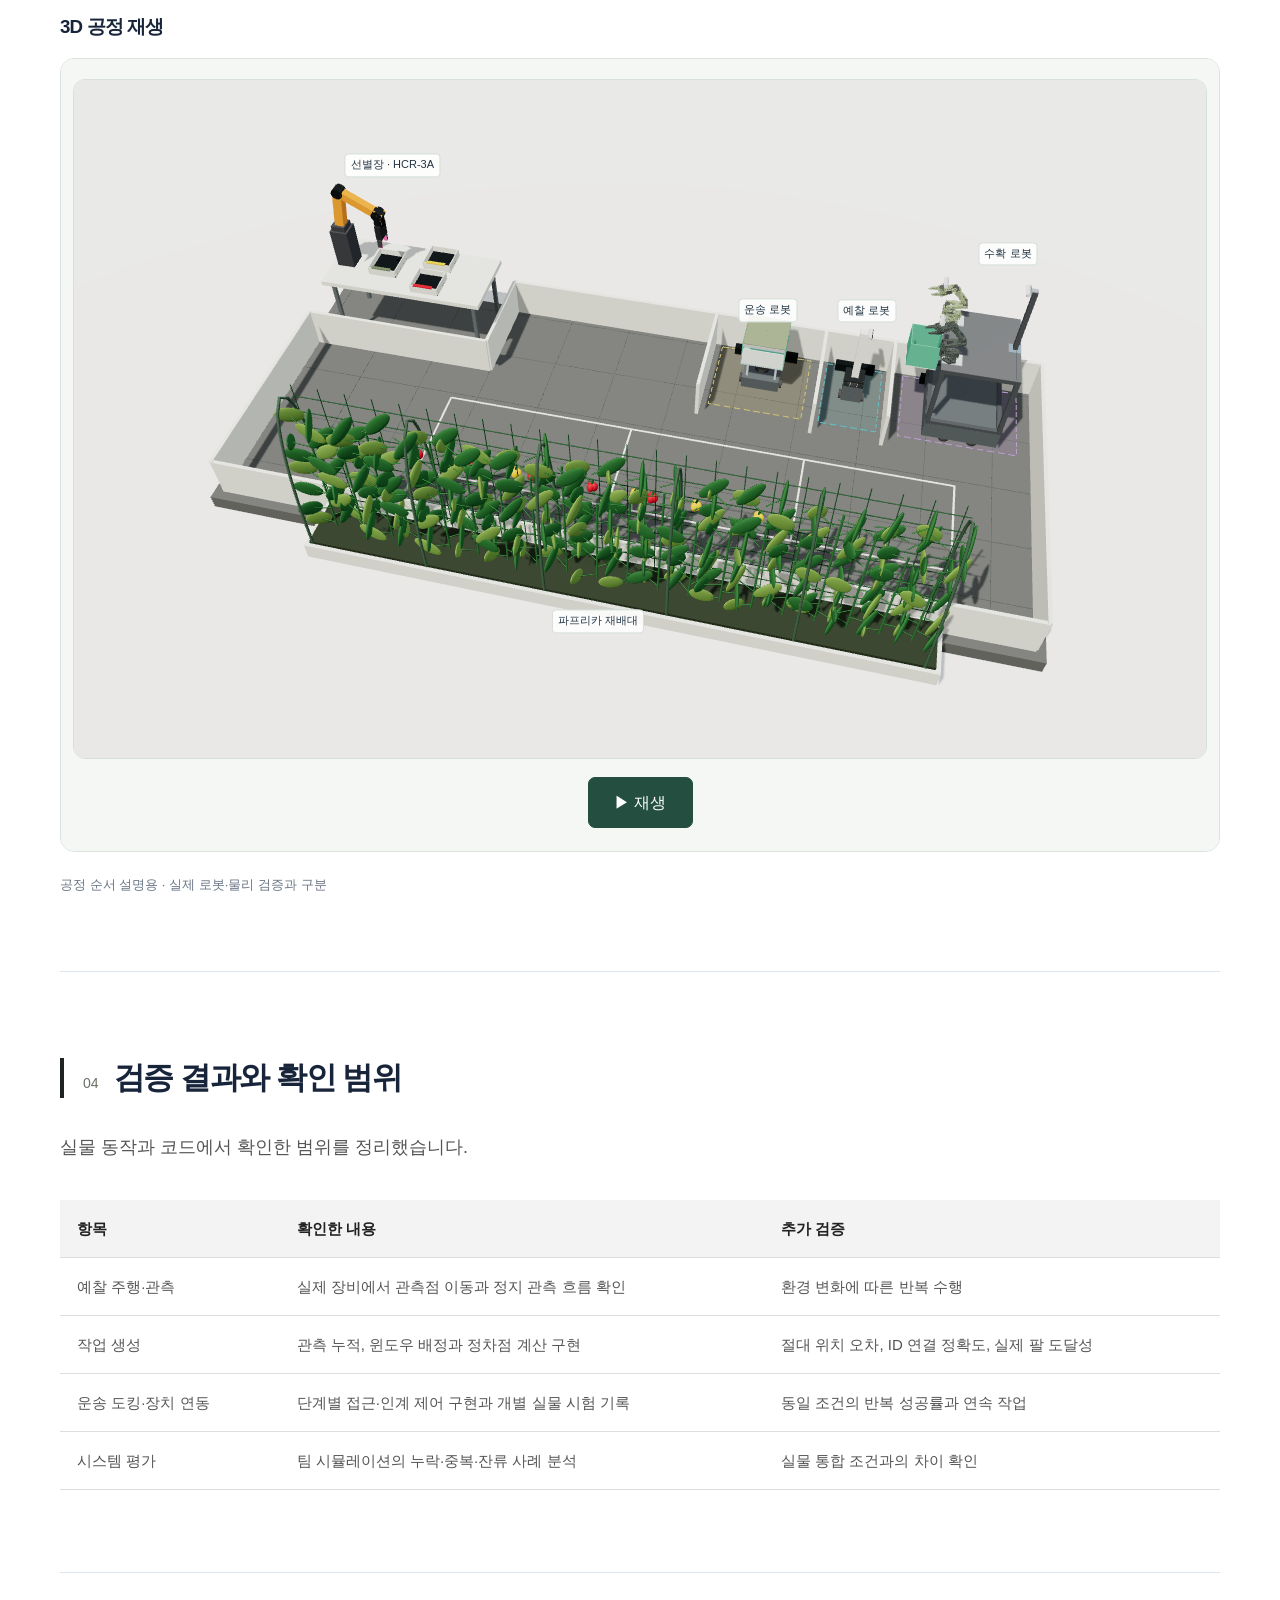
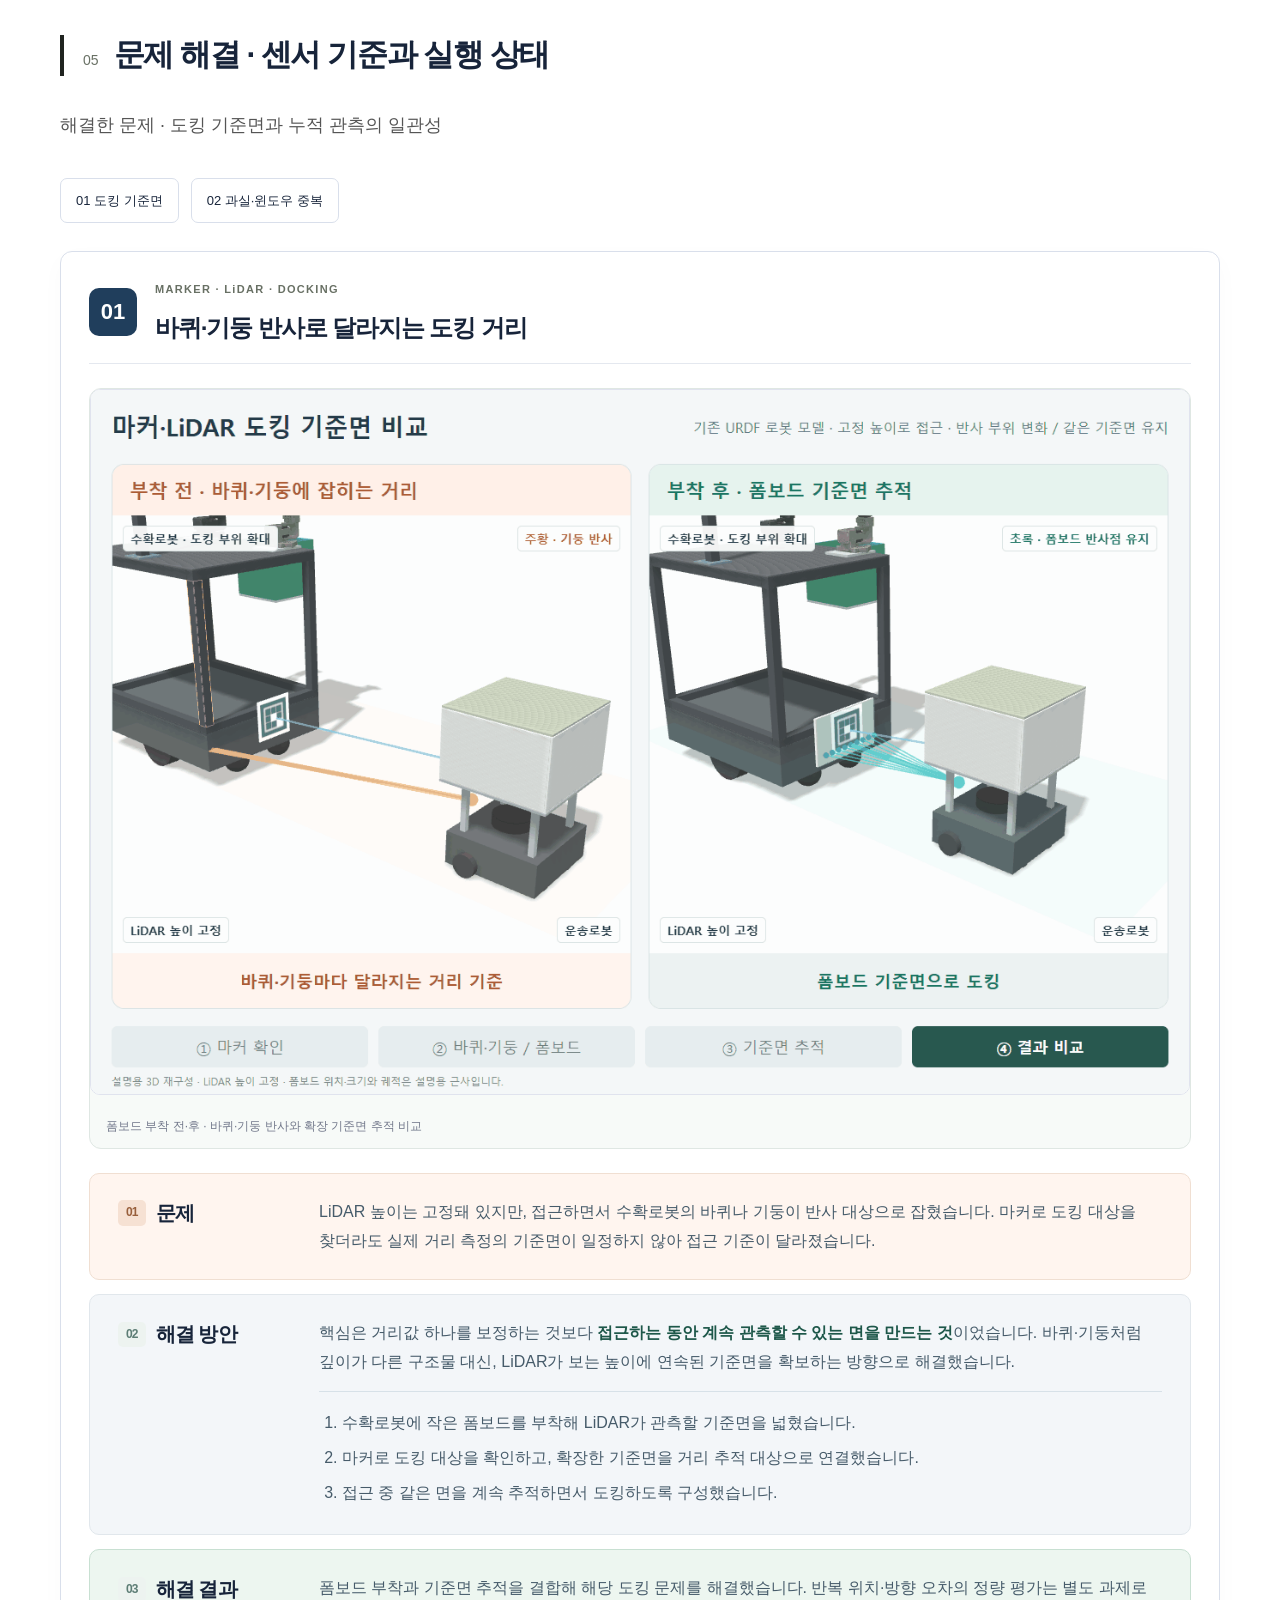
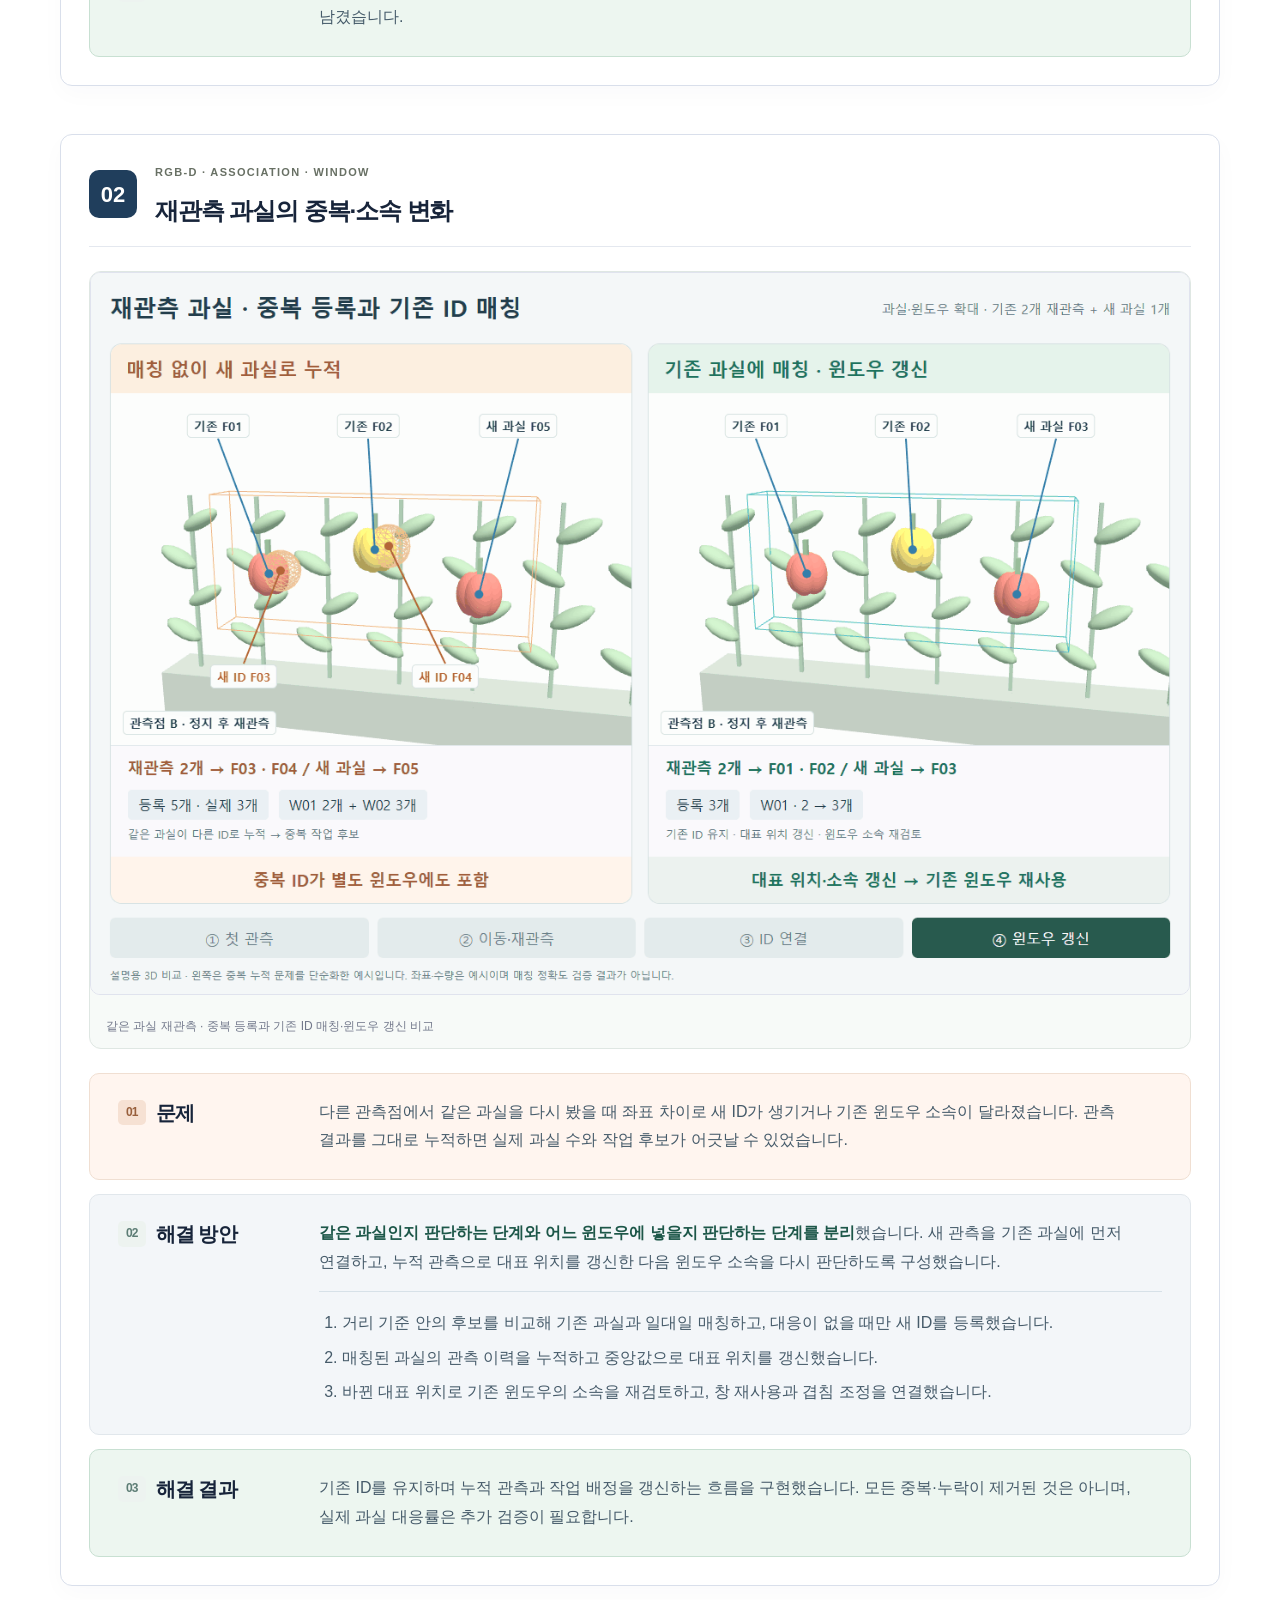
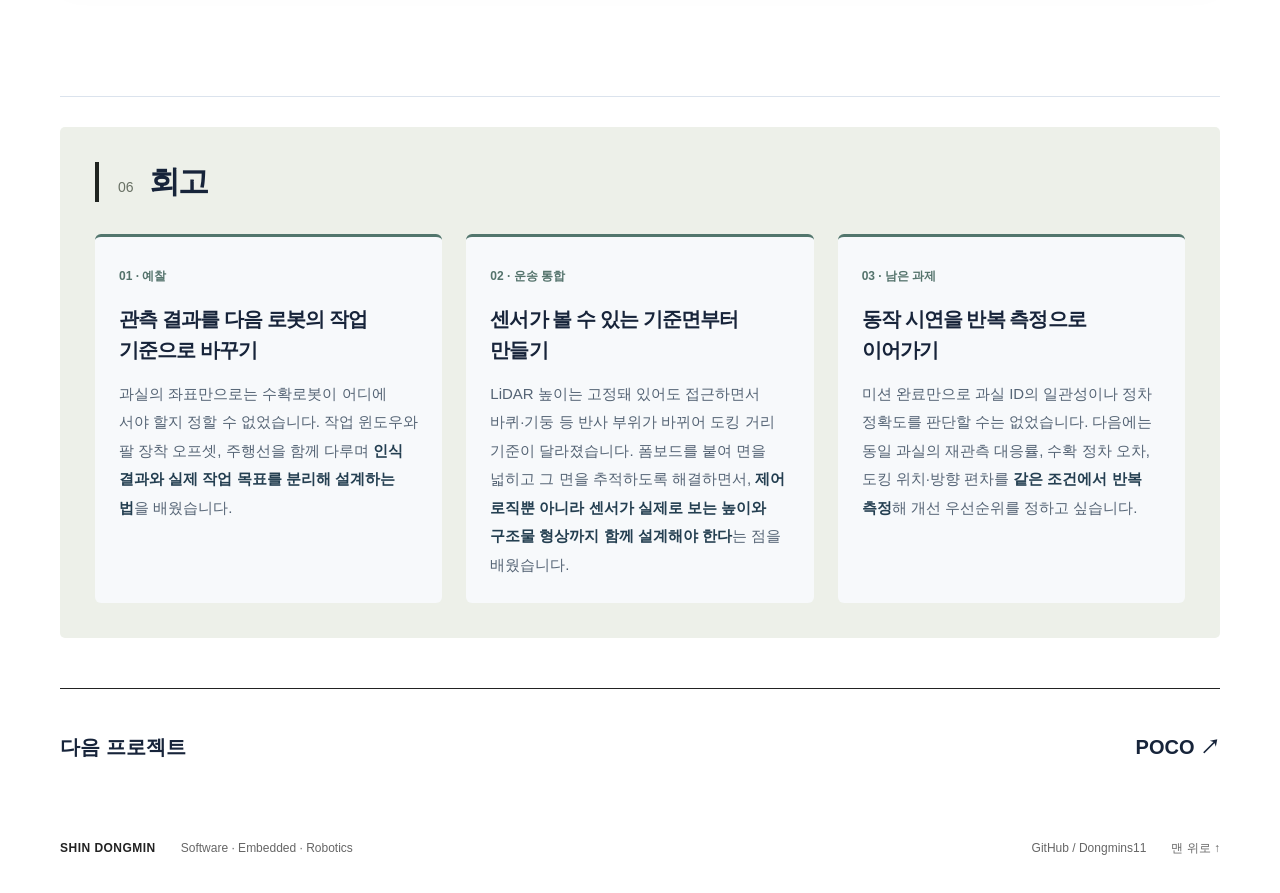
==== commit 1c7531ff: "Add process video and supplied portfolio PDF with mobile layout fixes" ====
--- a/manyfarm/index.html
+++ b/manyfarm/index.html
@@ -31,11 +31,11 @@
 .trouble-notes .reason-step p,.trouble-notes .reason-step ol{grid-column:2;margin-bottom:0}
 .trouble-notes .reason-step ol{margin-top:14px}
 @media(max-width:700px){.trouble-notes .reason-step{grid-template-columns:1fr;padding:22px;gap:12px}.trouble-notes .reason-step h4{grid-row:auto}.trouble-notes .reason-step p,.trouble-notes .reason-step ol{grid-column:1}.trouble-notes .reason-step ol{margin-top:0}}
-</style></head>
-<body><a class="skip" href="#main">본문으로 이동</a><header class="site-header"><a aria-label="신동민 포트폴리오 홈" class="wordmark" href="../index.html">dm<span>.</span></a><nav aria-label="주 메뉴"><a href="../index.html#about">About me</a><a href="../index.html#completed-projects">Projects</a><a href="../index.html#journey">Experience</a><a class="nav-git" href="https://github.com/Dongmins11" rel="noopener noreferrer" target="_blank">GitHub</a><button class="pdf-save" id="print-page" type="button">PDF 저장</button></nav></header>
+</style><style id="process-media-style">#overview .case-cover{display:flex;flex-direction:column;gap:24px}.process-media{display:grid;grid-template-columns:1.35fr 1fr;gap:20px;width:100%;align-items:start}.process-media .evidence{display:block;margin:0;padding:0;min-width:0;background:none}.process-media figcaption{display:block;width:100%;margin:10px 0 0;padding:0}.process-media video,.process-media .evidence img{display:block;width:100%;height:auto;aspect-ratio:16/9;object-fit:contain;background:#111827;border-radius:10px}.case-cover .case-data{width:100%}.case-cover .case-data dl{display:grid;grid-template-columns:1fr 1fr;gap:0 24px}@media(max-width:700px){.process-media{grid-template-columns:1fr;gap:20px}.case-cover .case-data dl{grid-template-columns:1fr}.site-header .pdf-save{white-space:nowrap}.process-media figcaption{font-size:13px;line-height:1.7}}@media print{.process-media video{display:none}}</style></head>
+<body><a class="skip" href="#main">본문으로 이동</a><header class="site-header"><a aria-label="신동민 포트폴리오 홈" class="wordmark" href="../index.html">dm<span>.</span></a><nav aria-label="주 메뉴"><a href="../index.html#about">About me</a><a href="../index.html#completed-projects">Projects</a><a href="../index.html#journey">Experience</a><a class="nav-git" href="https://github.com/Dongmins11" rel="noopener noreferrer" target="_blank">GitHub</a><a class="pdf-save" href="assets/home/Shin-Dongmin-Portfolio.pdf" id="print-page" rel="noopener" target="_blank">포트폴리오 PDF ↗</a></nav></header>
 <main class="wrap" id="main"><div class="case-top" id="top"><p class="breadcrumb"><a href="../index.html#main-project">Projects</a> / Many Farm</p><p class="eyebrow">ROBOTICS / SMART FARM</p><h1>Many Farm</h1><p class="case-subtitle">다중 로봇 협업 스마트팜</p><p class="case-lead">예찰·수확·운송·선별을 연결하는 7인 협업 프로젝트입니다. 예찰의 주행·정지 관측·수확 작업 생성을 담당하고, 후반 운송 개발을 이어받아 경로 주행·정밀 도킹·인계·하역·복귀를 통합했습니다.</p><div class="actions"><a class="button" href="#scout">예찰 구현 보기</a><a class="button secondary" href="#transport">운송 구현 보기</a><a class="button secondary" href="#simulation">3D 공정 보기</a><a class="button secondary" href="https://github.com/Dongmins11/ManyFarm">프로젝트 저장소 ↗</a></div></div>
 <nav aria-label="프로젝트 목차" class="case-nav"><a href="#overview">01 개요</a><a href="#scout">02 예찰</a><a href="#transport">03 운송</a><a href="#simulation">3D 공정</a><a href="#results">04 검증</a><a href="#troubleshooting">05 문제 해결</a><a href="#reflection">06 회고</a></nav>
-<section class="case-section" id="overview"><div class="section-title"><span>01</span><h2>프로젝트 개요</h2></div><div class="case-cover"><figure class="evidence"><img alt="Isaac Sim · 다중 로봇 가상 농장" loading="lazy" src="assets/portfolio/simulation-overview-10s.gif"/><figcaption>Isaac Sim · 다중 로봇 가상 농장</figcaption></figure><div class="case-data"><dl><div><dt>프로젝트</dt><dd>예찰·수확·운송·선별 협업 시스템</dd></div><div><dt>개발 인원</dt><dd>7명 · 팀 프로젝트</dd></div><div><dt>담당 역할</dt><dd>예찰 관측·작업 생성, 후반 운송 주행·도킹·인계 통합</dd></div><div><dt>기여 범위</dt><dd>관측을 작업 영역·정차 위치로 변환하고 이동·장치 동작 연결</dd></div><div><dt>공동 설계</dt><dd>초기 수확 로봇 요구사항·FSM·구성요소 설계</dd></div><div><dt>팀 구현</dt><dd>인식 모델 학습, 수확팔·기구, 관제, 선별 및 시뮬레이션</dd></div></dl></div></div><div class="case-stack"><span>TECH STACK</span><ul class="tags"><li>Python</li><li>ROS 2 Jazzy</li><li>Nav2 · FollowPath</li><li>TF2</li><li>RGB-D</li><li>LiDAR</li><li>FSM</li><li>Action / Service</li></ul></div><div class="two-col"><div><h3>개발 배경과 목표</h3><p>과실을 찾는 것에서 끝나지 않고, 수확 로봇이 어디에서 작업하고 운송 로봇이 언제 접근할지 연결해야 했습니다. 여러 로봇이 각자의 역할과 완료 조건에 따라 작업을 이어가도록 구성했습니다.</p></div><div><h3>담당 범위</h3><p>예찰의 주행·정지 관측·작업 생성을 담당했습니다. 운송은 초기 개발 이후 주행·도킹·인계 통합을 이어받아 목적지 접근부터 배출·복귀까지 연결했습니다.</p></div></div>
+<section class="case-section" id="overview"><div class="section-title"><span>01</span><h2>프로젝트 개요</h2></div><div class="case-cover"><div class="process-media"><figure class="evidence real-process"><video aria-label="ManyFarm 실물 전체 공정 영상" controls="" id="real-process-video" loop="" playsinline="" poster="assets/home/real.jpg" preload="metadata"><source src="assets/portfolio/full-process.mp4" type="video/mp4"/></video><figcaption>실물 전체 공정 · 예찰 → 수확 → 운송 → 선별<br/><a href="https://youtu.be/r52cahu3Ylk" rel="noopener" style="display:inline-block;margin-top:6px;font-weight:650;color:#3858a0" target="_blank">YouTube에서 보기 ↗</a></figcaption></figure><figure class="evidence"><img alt="Isaac Sim · 다중 로봇 가상 농장" loading="lazy" src="assets/portfolio/simulation-overview-10s.gif"/><figcaption>Isaac Sim · 다중 로봇 가상 농장</figcaption></figure></div><div class="case-data"><dl><div><dt>프로젝트</dt><dd>예찰·수확·운송·선별 협업 시스템</dd></div><div><dt>개발 인원</dt><dd>7명 · 팀 프로젝트</dd></div><div><dt>담당 역할</dt><dd>예찰 관측·작업 생성, 후반 운송 주행·도킹·인계 통합</dd></div><div><dt>기여 범위</dt><dd>관측을 작업 영역·정차 위치로 변환하고 이동·장치 동작 연결</dd></div><div><dt>공동 설계</dt><dd>초기 수확 로봇 요구사항·FSM·구성요소 설계</dd></div><div><dt>팀 구현</dt><dd>인식 모델 학습, 수확팔·기구, 관제, 선별 및 시뮬레이션</dd></div></dl></div></div><div class="case-stack"><span>TECH STACK</span><ul class="tags"><li>Python</li><li>ROS 2 Jazzy</li><li>Nav2 · FollowPath</li><li>TF2</li><li>RGB-D</li><li>LiDAR</li><li>FSM</li><li>Action / Service</li></ul></div><div class="two-col"><div><h3>개발 배경과 목표</h3><p>과실을 찾는 것에서 끝나지 않고, 수확 로봇이 어디에서 작업하고 운송 로봇이 언제 접근할지 연결해야 했습니다. 여러 로봇이 각자의 역할과 완료 조건에 따라 작업을 이어가도록 구성했습니다.</p></div><div><h3>담당 범위</h3><p>예찰의 주행·정지 관측·작업 생성을 담당했습니다. 운송은 초기 개발 이후 주행·도킹·인계 통합을 이어받아 목적지 접근부터 배출·복귀까지 연결했습니다.</p></div></div>
 <div aria-label="관제가 예찰, 수확, 운송, 선별의 작업 요청과 상태를 연결하는 시스템" class="diagram robot-system"><div class="bus"><strong>관제 · 작업 요청과 상태 연결</strong><small>팀 담당 / 각 로봇의 요청·진행·결과 연동</small></div><div class="nodes"><div class="node own"><b>예찰</b><small class="scope">직접 담당</small><br/><small>정지 관측<br/>작업 영역·정차점 생성</small></div><div class="node"><b>수확</b><small class="scope">팀 담당 · 초기 설계 공동 참여</small><br/><small>대상 재인식<br/>팔 동작·수확</small></div><div class="node own"><b>운송</b><small class="scope">후반 통합 담당</small><br/><small>주행·도킹<br/>인계·배출·복귀</small></div><div class="node"><b>선별</b><small class="scope">팀 담당</small><br/><small>과실 인식<br/>색상별 분류</small></div></div><p class="legend">진한 테두리: 개인 담당 영역. 실제 요청과 상태는 관제를 통해 연결됩니다.</p></div>
 <p class="fine">초기 수확 로봇의 요구사항·FSM·구성요소 설계에 공동 참여했으며, 운송은 초기 개발 이후 주행·도킹·인계 통합을 이어받았습니다. 인식 모델 학습, 로봇팔·기구 설계, 관제 및 선별 시스템은 팀원들과 역할을 나누어 개발했습니다.</p><details class="architecture-proof"><summary>전체 시스템 아키텍처</summary><figure class="evidence"><img alt="웹 관제 · ROS 2 공통 인터페이스 · 실물·시뮬레이션" loading="lazy" src="assets/portfolio/architecture.png"/><figcaption>웹 관제 · ROS 2 공통 인터페이스 · 실물·시뮬레이션</figcaption></figure></details></section>
 <div id="implementation"></div><section class="case-section" id="scout"><div class="section-title"><span>02</span><h2>예찰 · 관측을 수확 작업으로</h2></div>
@@ -43,26 +43,14 @@
 <div class="role-strip">구현 · 경로 주행 → 정지 관측 → 윈도우·정차점 생성 → 복귀</div>
 <div class="scout-evidence" id="demo"><figure class="evidence"><img alt="실물 예찰 영상 · 윈도우와 흰선 정차점은 관측 타이밍에 맞춘 설명 오버레이" loading="lazy" src="assets/portfolio/scout-real.gif"/><figcaption>실물 예찰 영상 · 윈도우와 흰선 정차점은 관측 타이밍에 맞춘 설명 오버레이</figcaption></figure><div><figure class="evidence"><img alt="저장된 카메라 관측 이미지" loading="lazy" src="assets/portfolio/scout-observation.png"/><figcaption>저장된 카메라 관측 이미지</figcaption></figure><figure class="evidence"><img alt="관측 과실을 묶은 작업 윈도우 결과" loading="lazy" src="assets/portfolio/scout-windows.png"/><figcaption>관측 과실을 묶은 작업 윈도우 결과</figcaption></figure></div></div>
 <ol class="mission-flow"><li>GeoJSON 경로 이동</li><li>관측점 정차·방향 정렬</li><li>RGB-D·자세 확보</li><li>관측 결과 누적</li><li>작업 결과 전달</li></ol>
-
-
-
 <div class="callout"><strong>과실 위치 ≠ 수확로봇의 정차 위치</strong><p>팔 장착 오프셋을 반영해 주행선 위 정차점을 계산합니다. 수확로봇은 도착 후 과실을 다시 인식합니다.</p></div>
 <figure class="evidence"><img alt="윈도우 중심 → 정차 목표 계산 → 관제 전달 → 수확로봇 이동 · 동작 원리를 설명하는 애니메이션" loading="lazy" src="assets/portfolio/harvest-window-goal.gif"/><figcaption>윈도우 중심 → 정차 목표 계산 → 관제 전달 → 수확로봇 이동 · 동작 원리를 설명하는 애니메이션</figcaption></figure>
-
 <p class="scope-note">Vision 팀의 인식 결과를 활용해 관측 실행·작업 생성 로직을 구현했습니다.</p></section><section class="case-section" id="transport"><div class="section-title"><span>03</span><h2>운송 · 주행부터 도킹·인계까지</h2></div>
 <p class="section-intro">후반 운송 개발을 이어받아 목적지 접근·도킹·인계·하역·복귀를 연결했습니다.</p>
 <div class="role-strip">구현 · 경로 주행 → 정밀 도킹 → 인계·하역 → 복귀</div>
 <div class="media-evidence"><figure class="evidence"><img alt="실물 운송 · 수확로봇 접근과 인계" loading="lazy" src="assets/portfolio/handoff-real.gif"/><figcaption>실물 운송 · 수확로봇 접근과 인계</figcaption></figure><figure class="evidence"><img alt="실물 운송 · 선별장 하역" loading="lazy" src="assets/portfolio/unload-real.gif"/><figcaption>실물 운송 · 선별장 하역</figcaption></figure></div>
-
-
 <h3>마커·LiDAR 정밀 도킹</h3><div class="docking-visual" id="docking-visual"><div class="visual-heading"><span>MARKER × LiDAR</span><h4>폼보드로 넓힌 기준면을 마커·LiDAR로 추적합니다.</h4></div><div class="docking-pair"><figure class="evidence"><img alt="실물 배치 · 왼쪽 운송로봇, 오른쪽 수확로봇과 전면 마커" loading="lazy" src="assets/portfolio/docking-real.JPEG"/><figcaption>실물 배치 · 왼쪽 운송로봇, 오른쪽 수확로봇과 전면 마커</figcaption></figure><figure class="evidence"><img alt="PPT 설명 애니메이션 · 마커와 LiDAR 기준면을 연결해 저속 접근" loading="lazy" src="assets/portfolio/lidar-target-docking.gif"/><figcaption>PPT 설명 애니메이션 · 마커와 LiDAR 기준면을 연결해 저속 접근</figcaption></figure></div><div class="sensor-legend"><div><b>01 · 마커</b><p>도킹할 대상과 기준면 선택</p></div><div><b>02 · LiDAR</b><p>폼보드로 넓힌 면의 거리 확인</p></div><div><b>03 · 도킹 제어</b><p>같은 면을 추적하며 접근·정지</p></div></div></div>
-
 <h3>준비·인계 완료를 확인하는 FSM</h3><ol class="mission-flow"><li>1차 접근</li><li>수확 측 준비 대기</li><li>최종 도킹·덮개 열기</li><li>인계 완료 대기</li><li>덮개 닫기·이격</li></ol>
-
-
-
-
-
 <p class="scope-note">관제의 요청·완료 이벤트와 팀원이 구현한 덮개·하역 서비스를 운송 실행부에 연결했습니다.</p></section><section aria-label="3D 협업 공정 시뮬레이션" class="case-section" id="simulation" style="margin:24px 0;scroll-margin-top:110px"><h3>3D 공정 재생</h3><iframe id="simulation-frame" loading="lazy" src="simulation.html" style="display:block;width:100%;height:790px;border:1px solid #dce3df;border-radius:14px;margin-top:15px" title="Many Farm 3D 공정 시뮬레이터"></iframe><p class="scope-note">공정 순서 설명용 · 실제 로봇·물리 검증과 구분</p></section>
 <section class="case-section" id="results"><div class="section-title"><span>04</span><h2>검증 결과와 확인 범위</h2></div><p class="section-intro">실물 동작과 코드에서 확인한 범위를 정리했습니다.</p>
 <div class="table-wrap"><table><thead><tr><th scope="col">항목</th><th scope="col">확인한 내용</th><th scope="col">추가 검증</th></tr></thead><tbody><tr><td>예찰 주행·관측</td><td>실제 장비에서 관측점 이동과 정지 관측 흐름 확인</td><td>환경 변화에 따른 반복 수행</td></tr><tr><td>작업 생성</td><td>관측 누적, 윈도우 배정과 정차점 계산 구현</td><td>절대 위치 오차, ID 연결 정확도, 실제 팔 도달성</td></tr><tr><td>운송 도킹·장치 연동</td><td>단계별 접근·인계 제어 구현과 개별 실물 시험 기록</td><td>동일 조건의 반복 성공률과 연속 작업</td></tr><tr><td>시스템 평가</td><td>팀 시뮬레이션의 누락·중복·잔류 사례 분석</td><td>실물 통합 조건과의 차이 확인</td></tr></tbody></table></div></section>
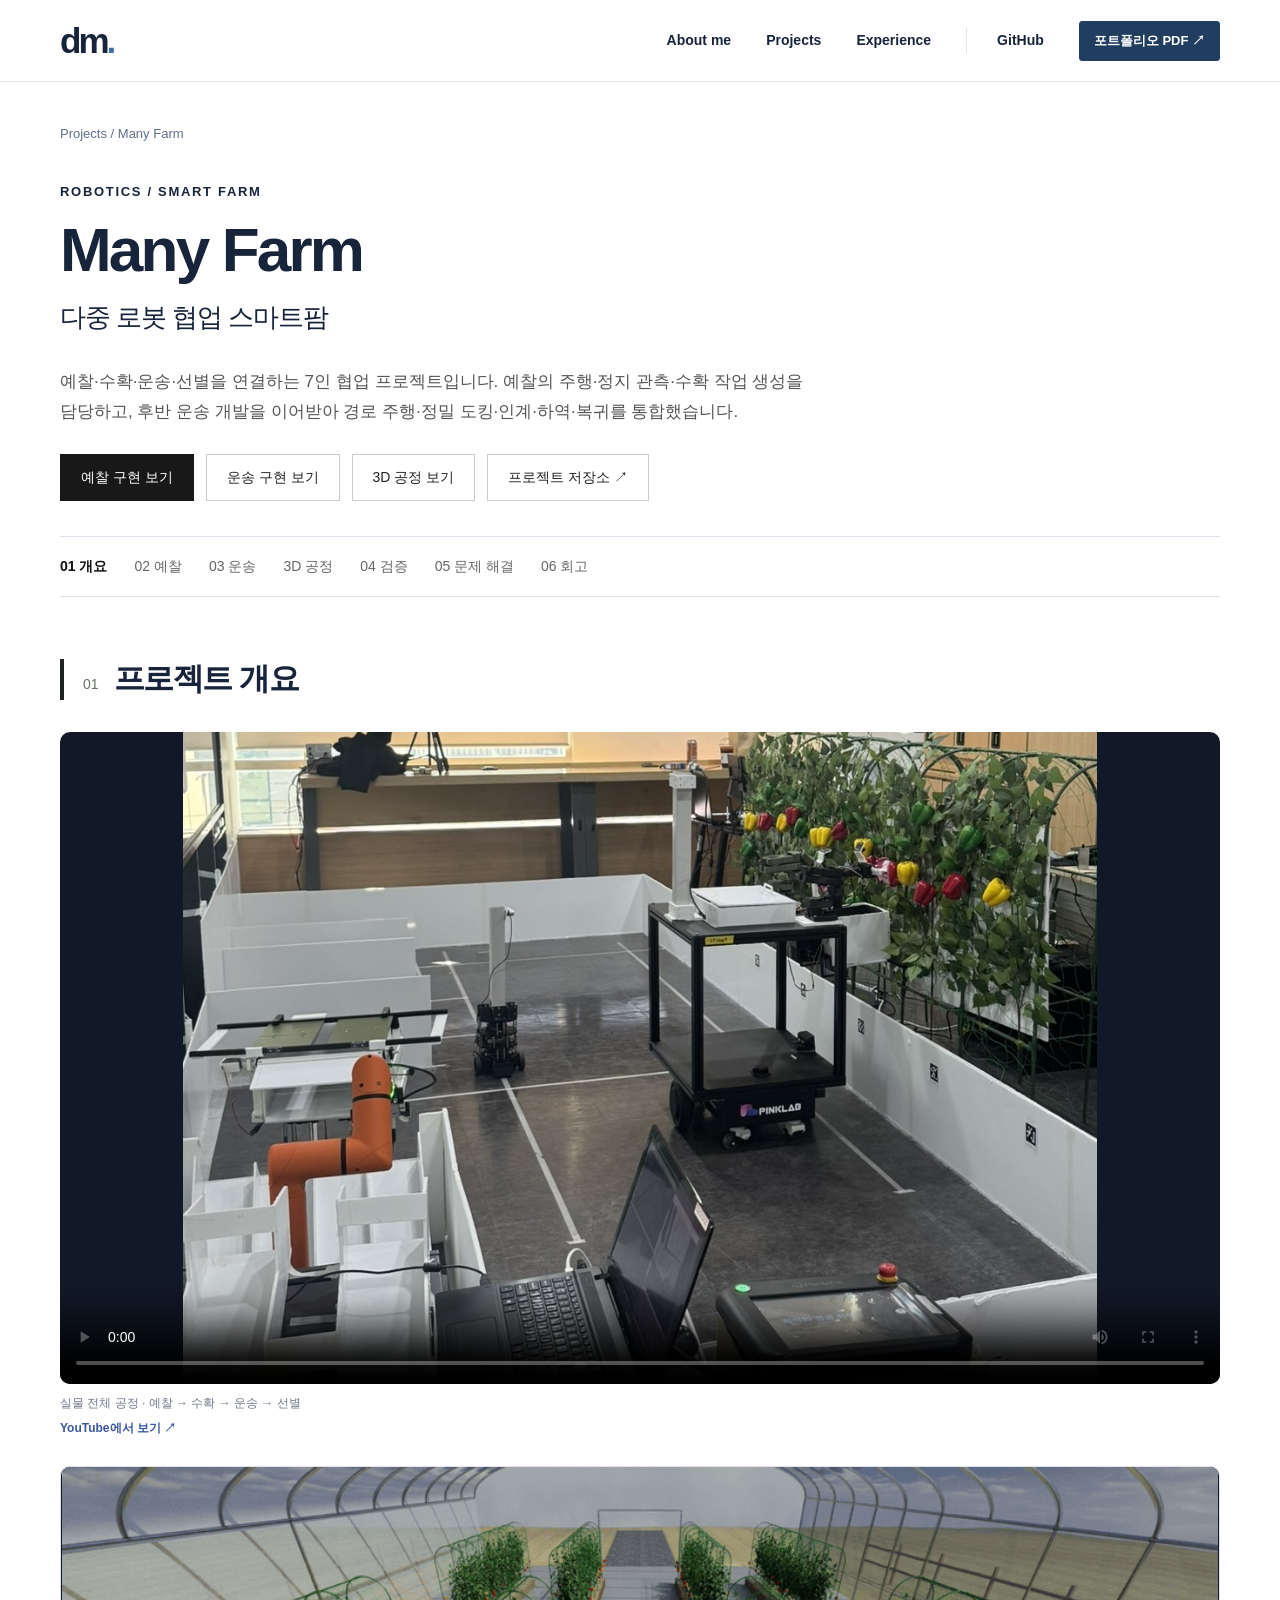
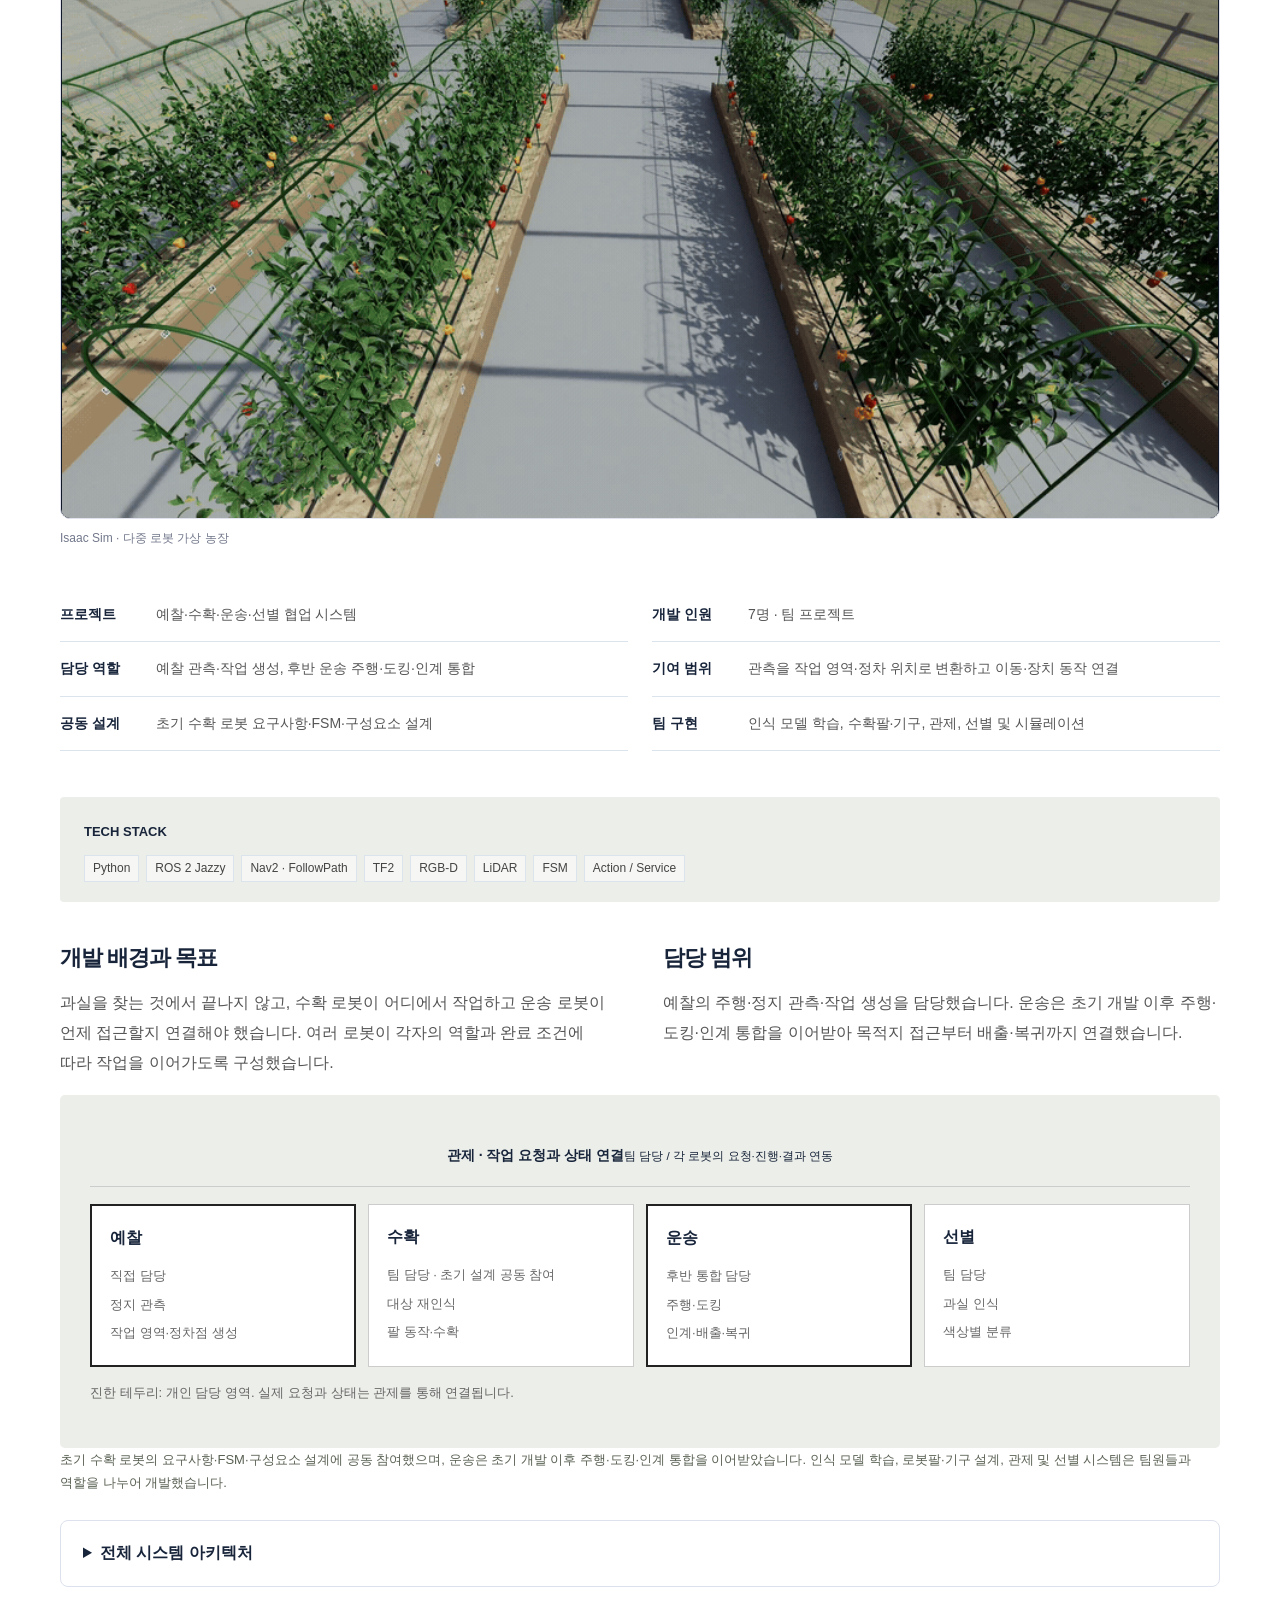
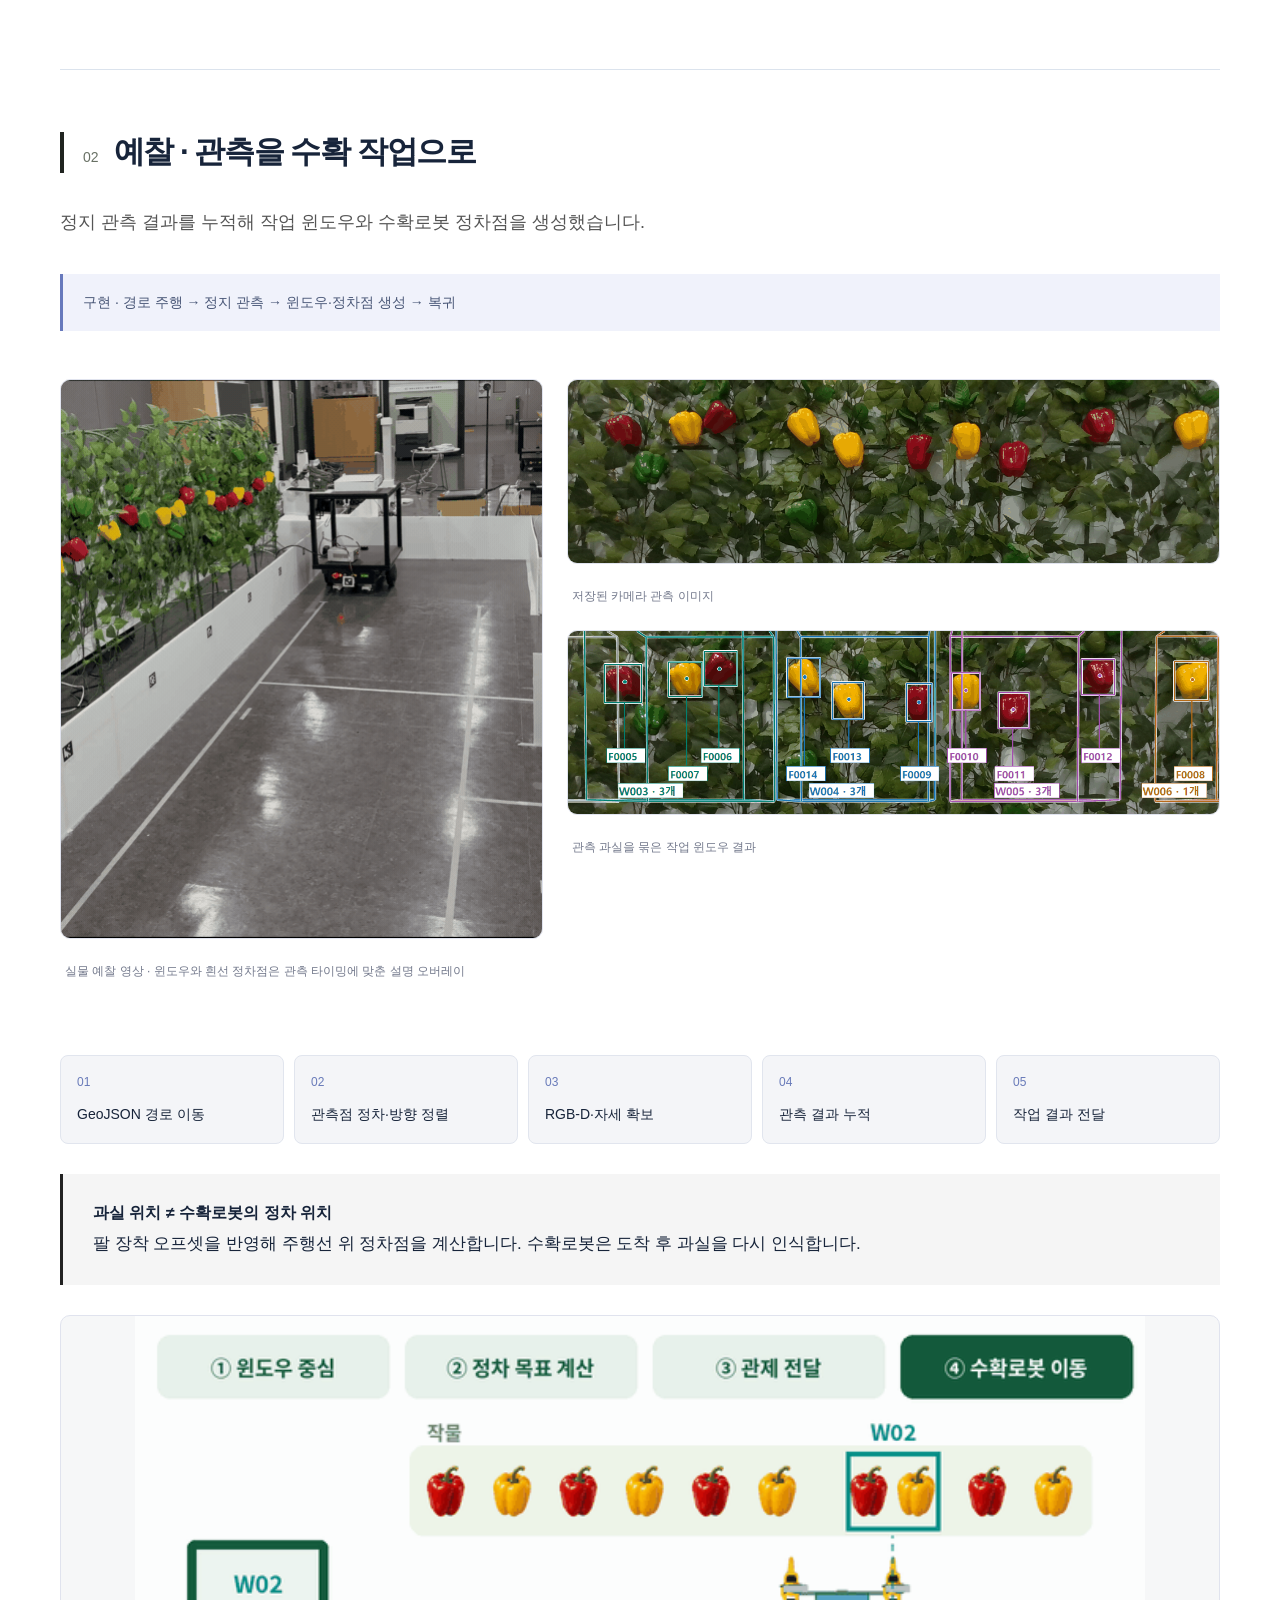
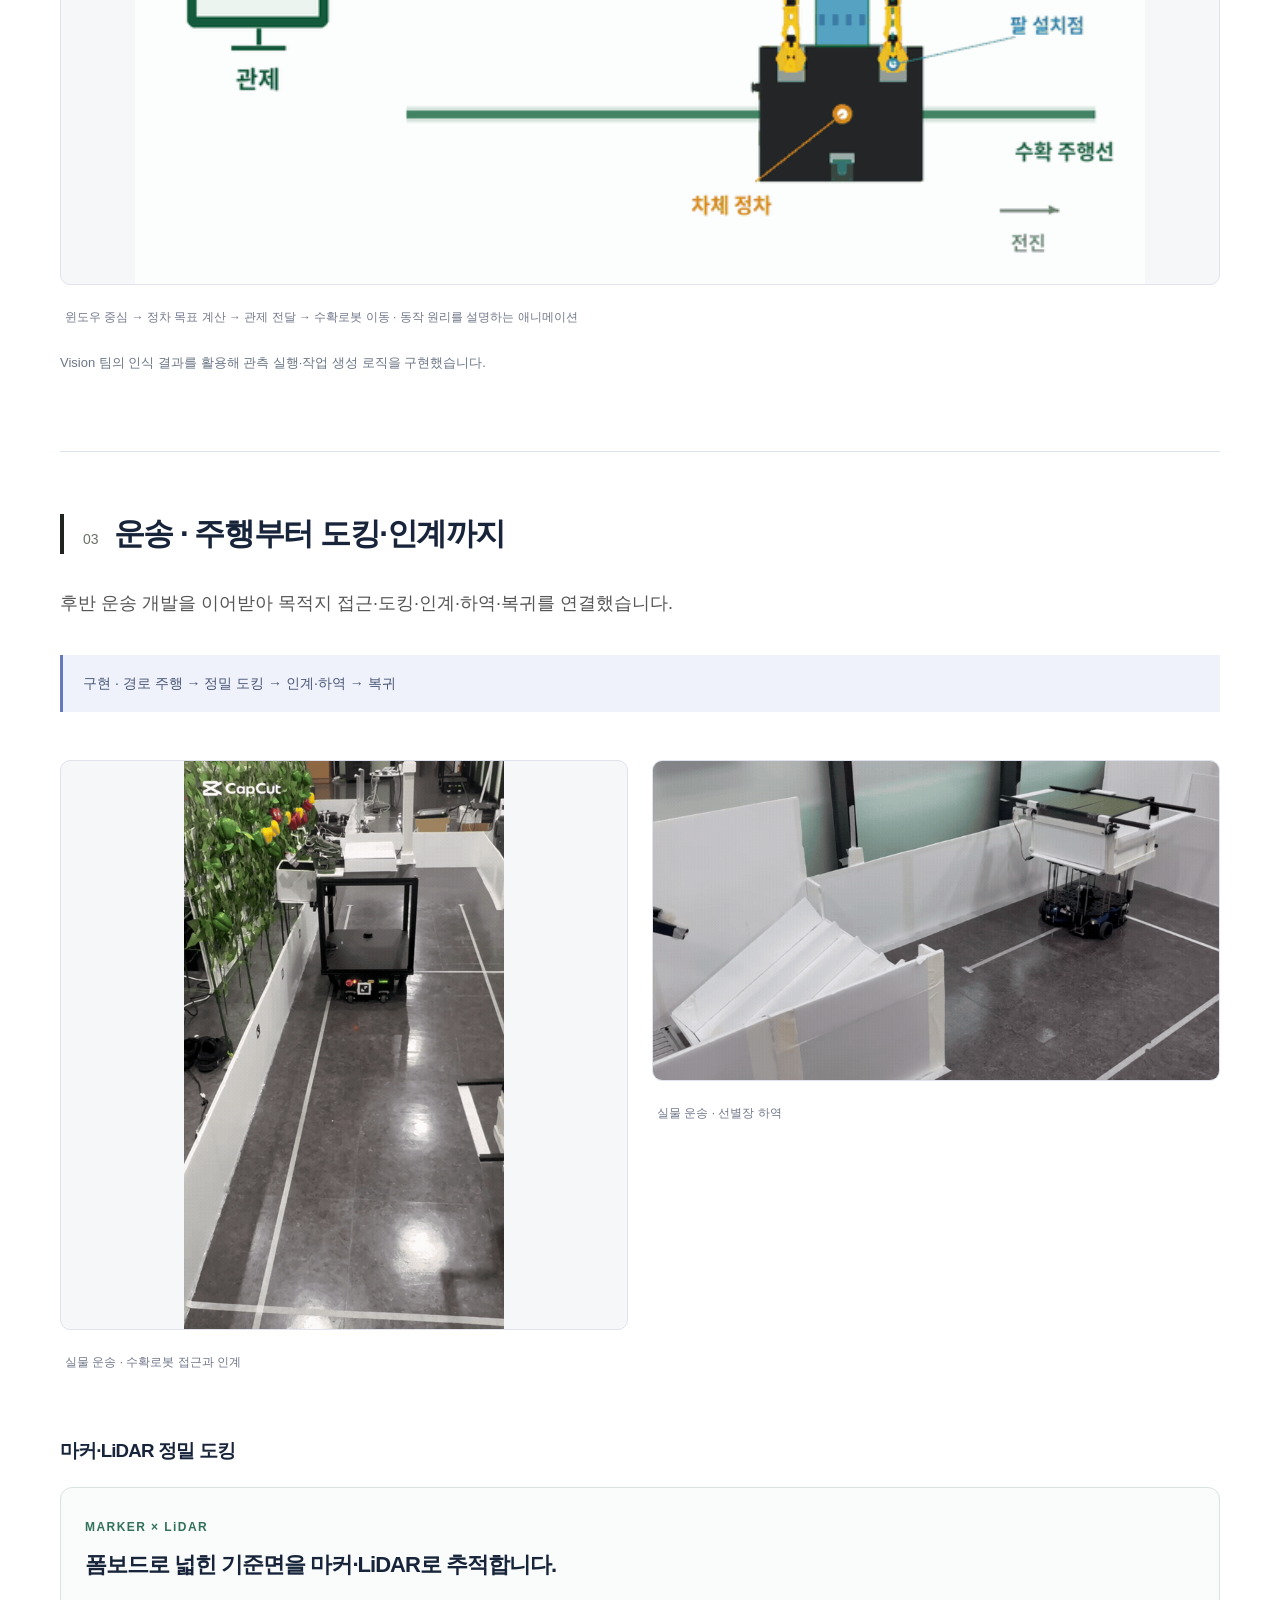
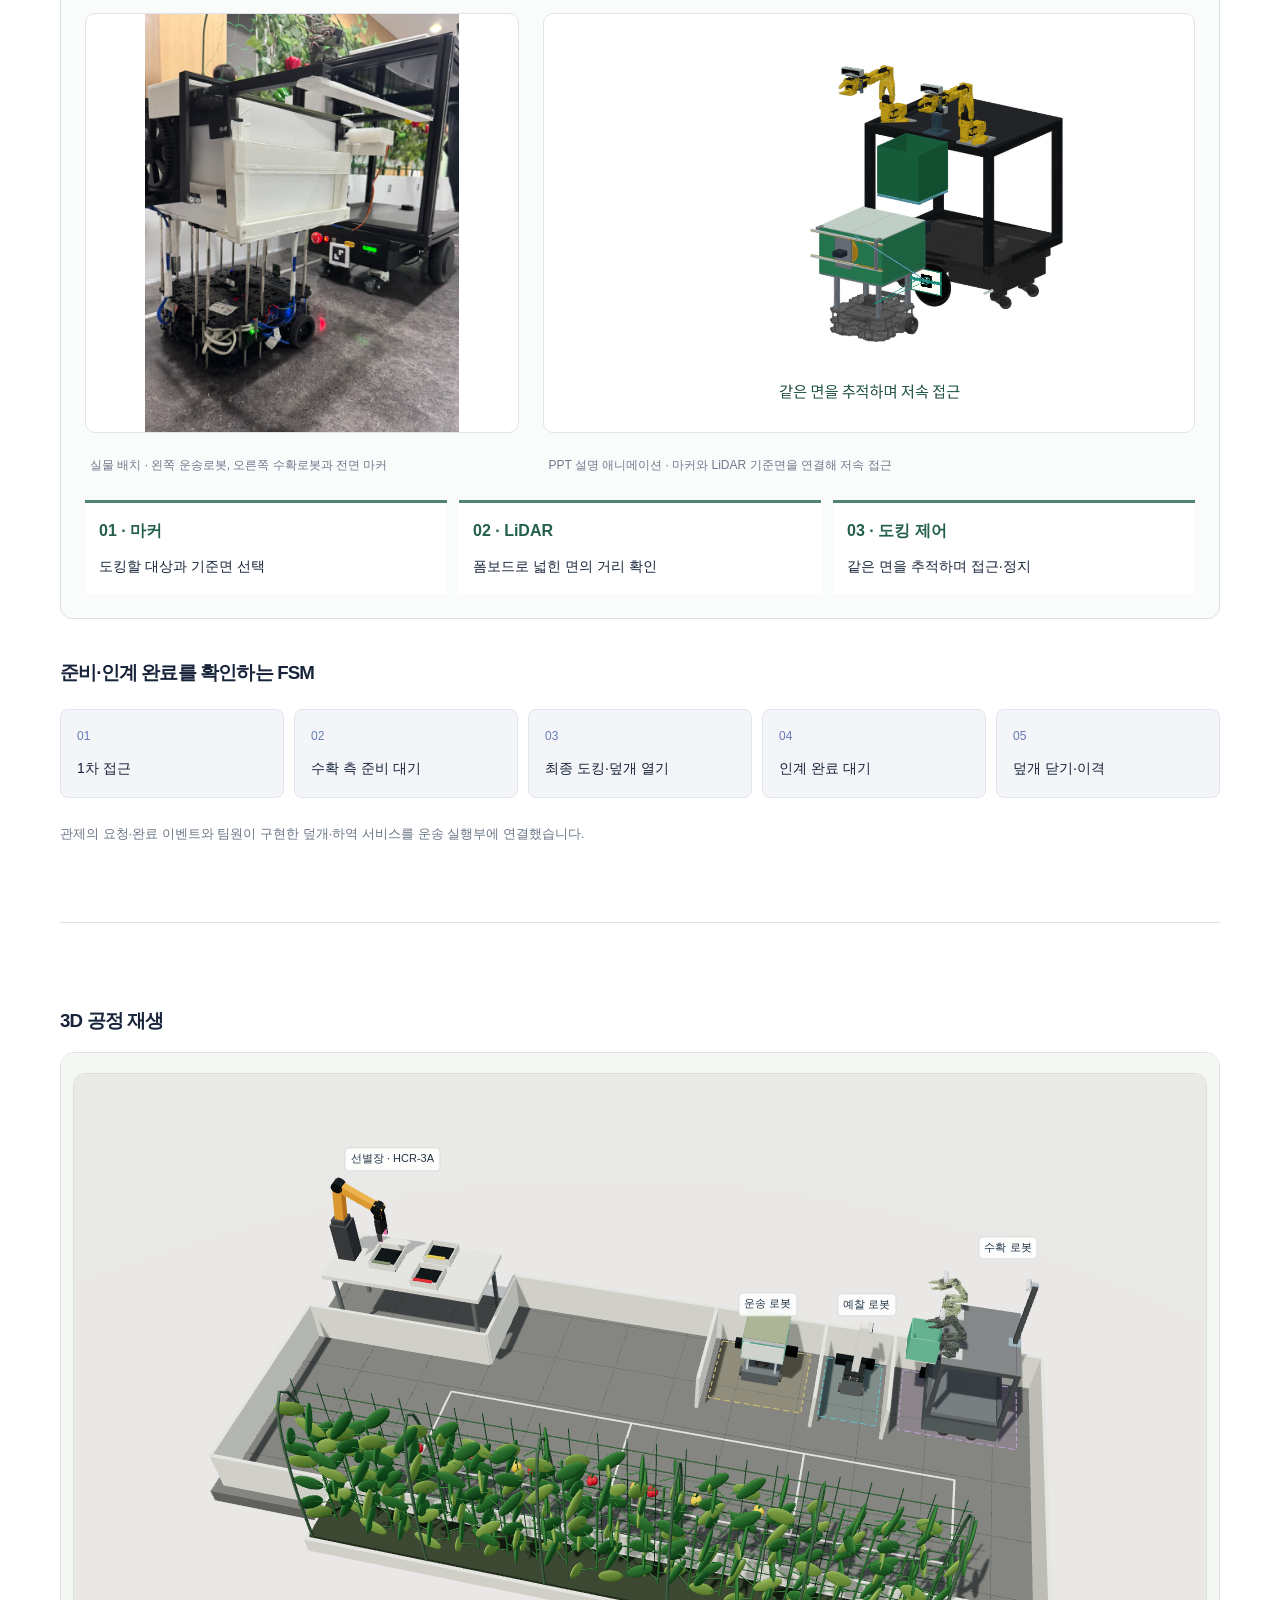
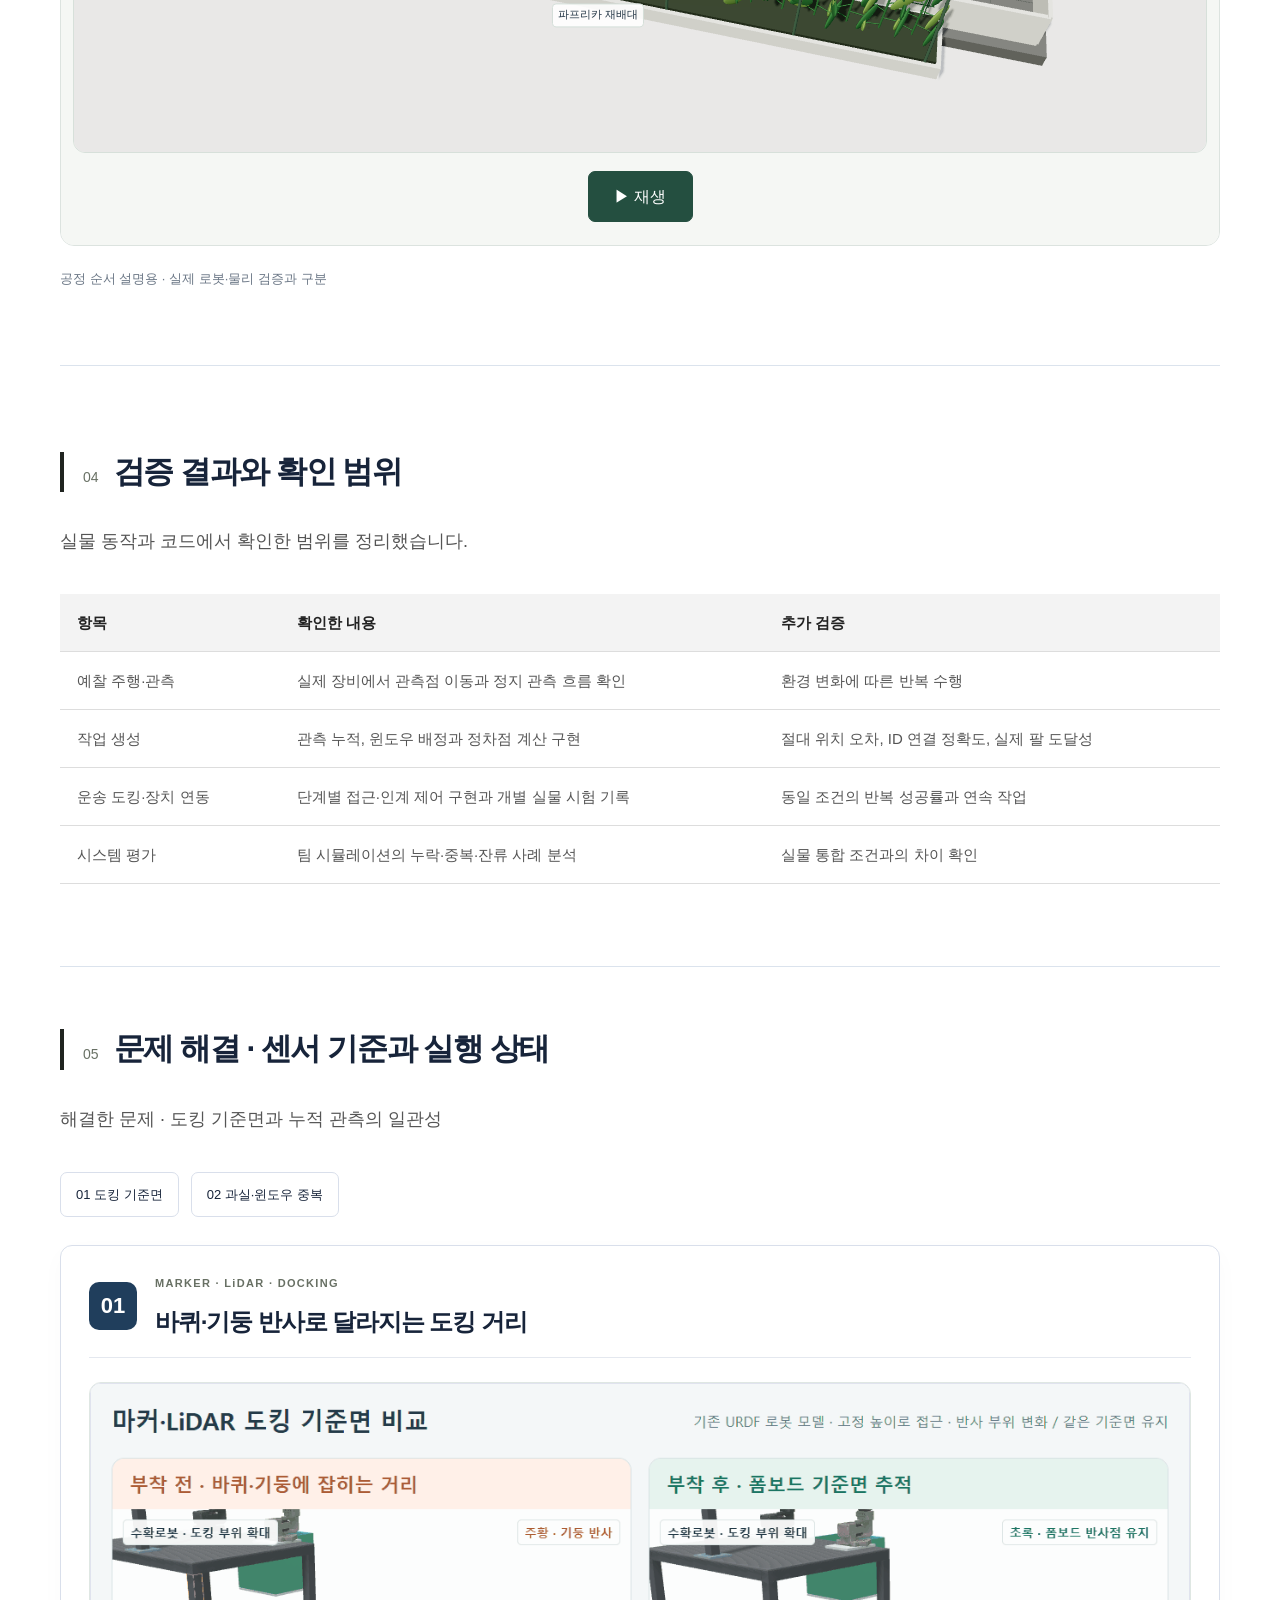
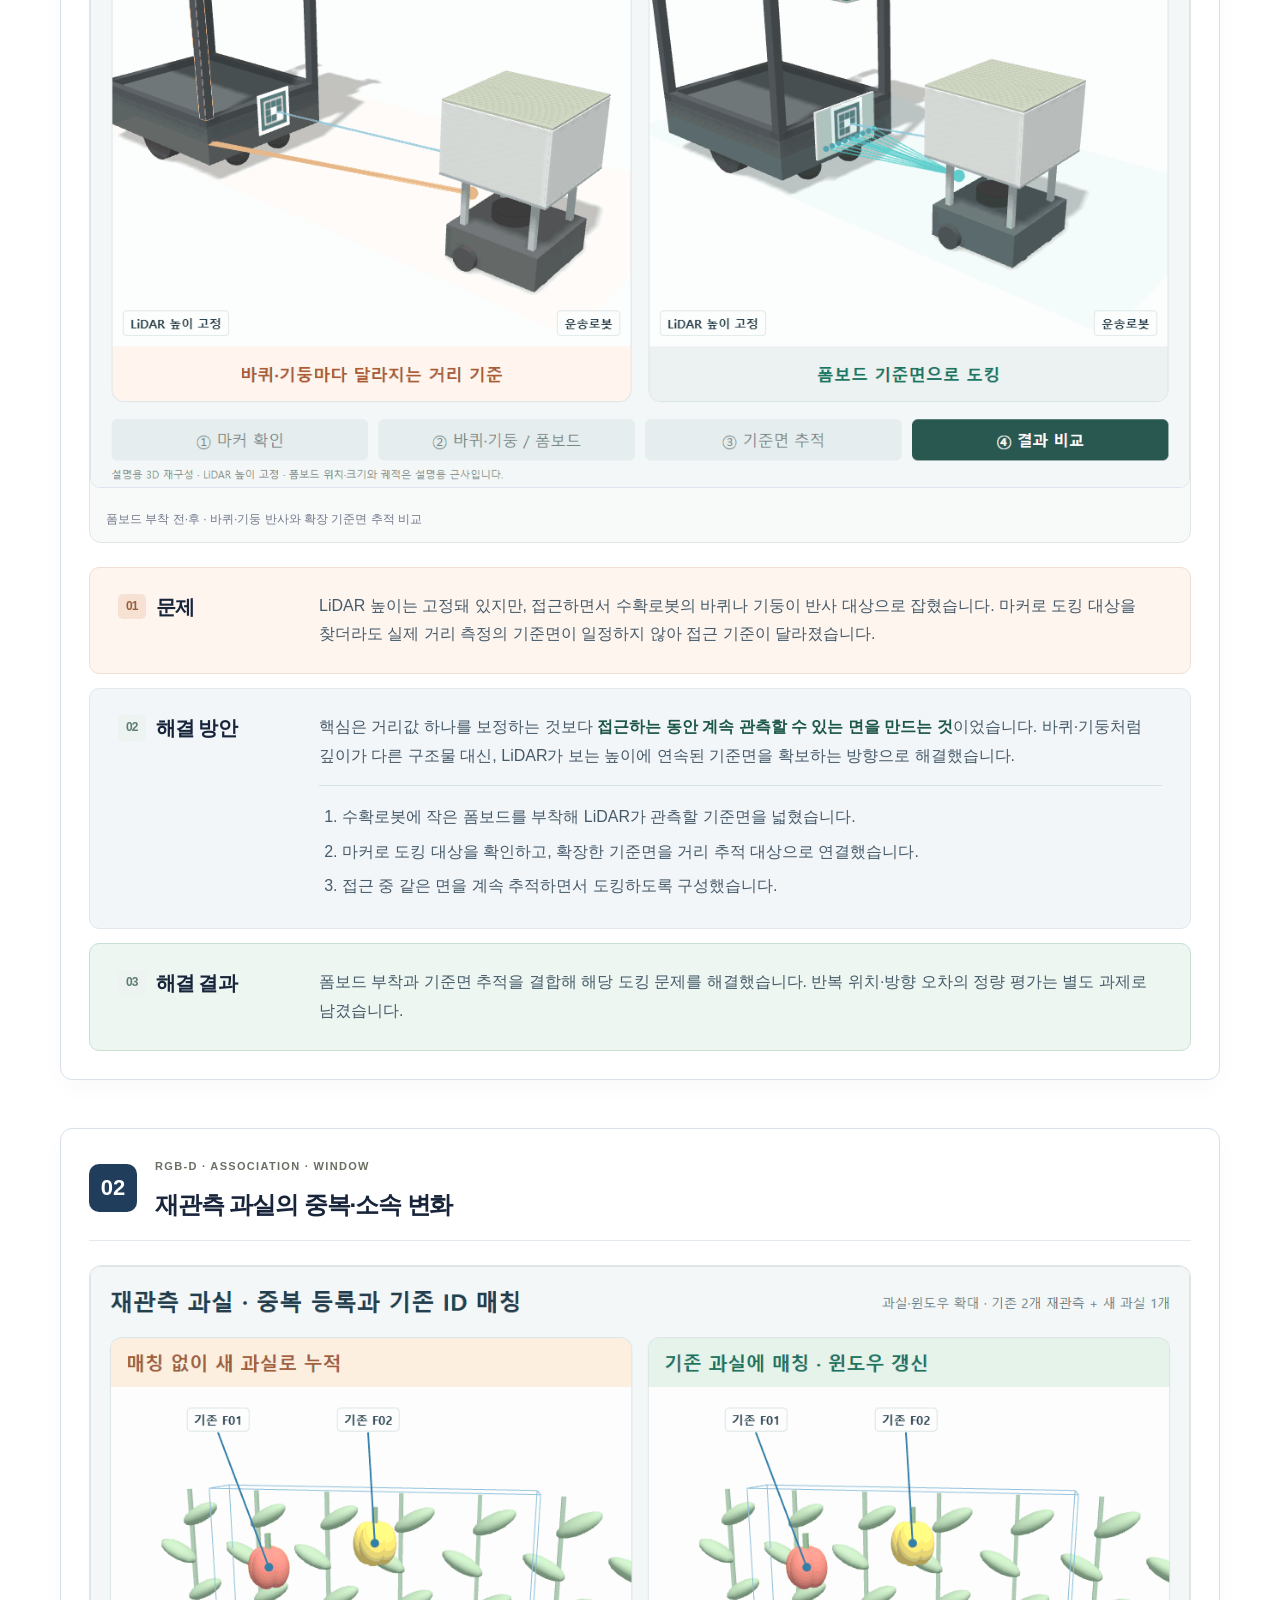
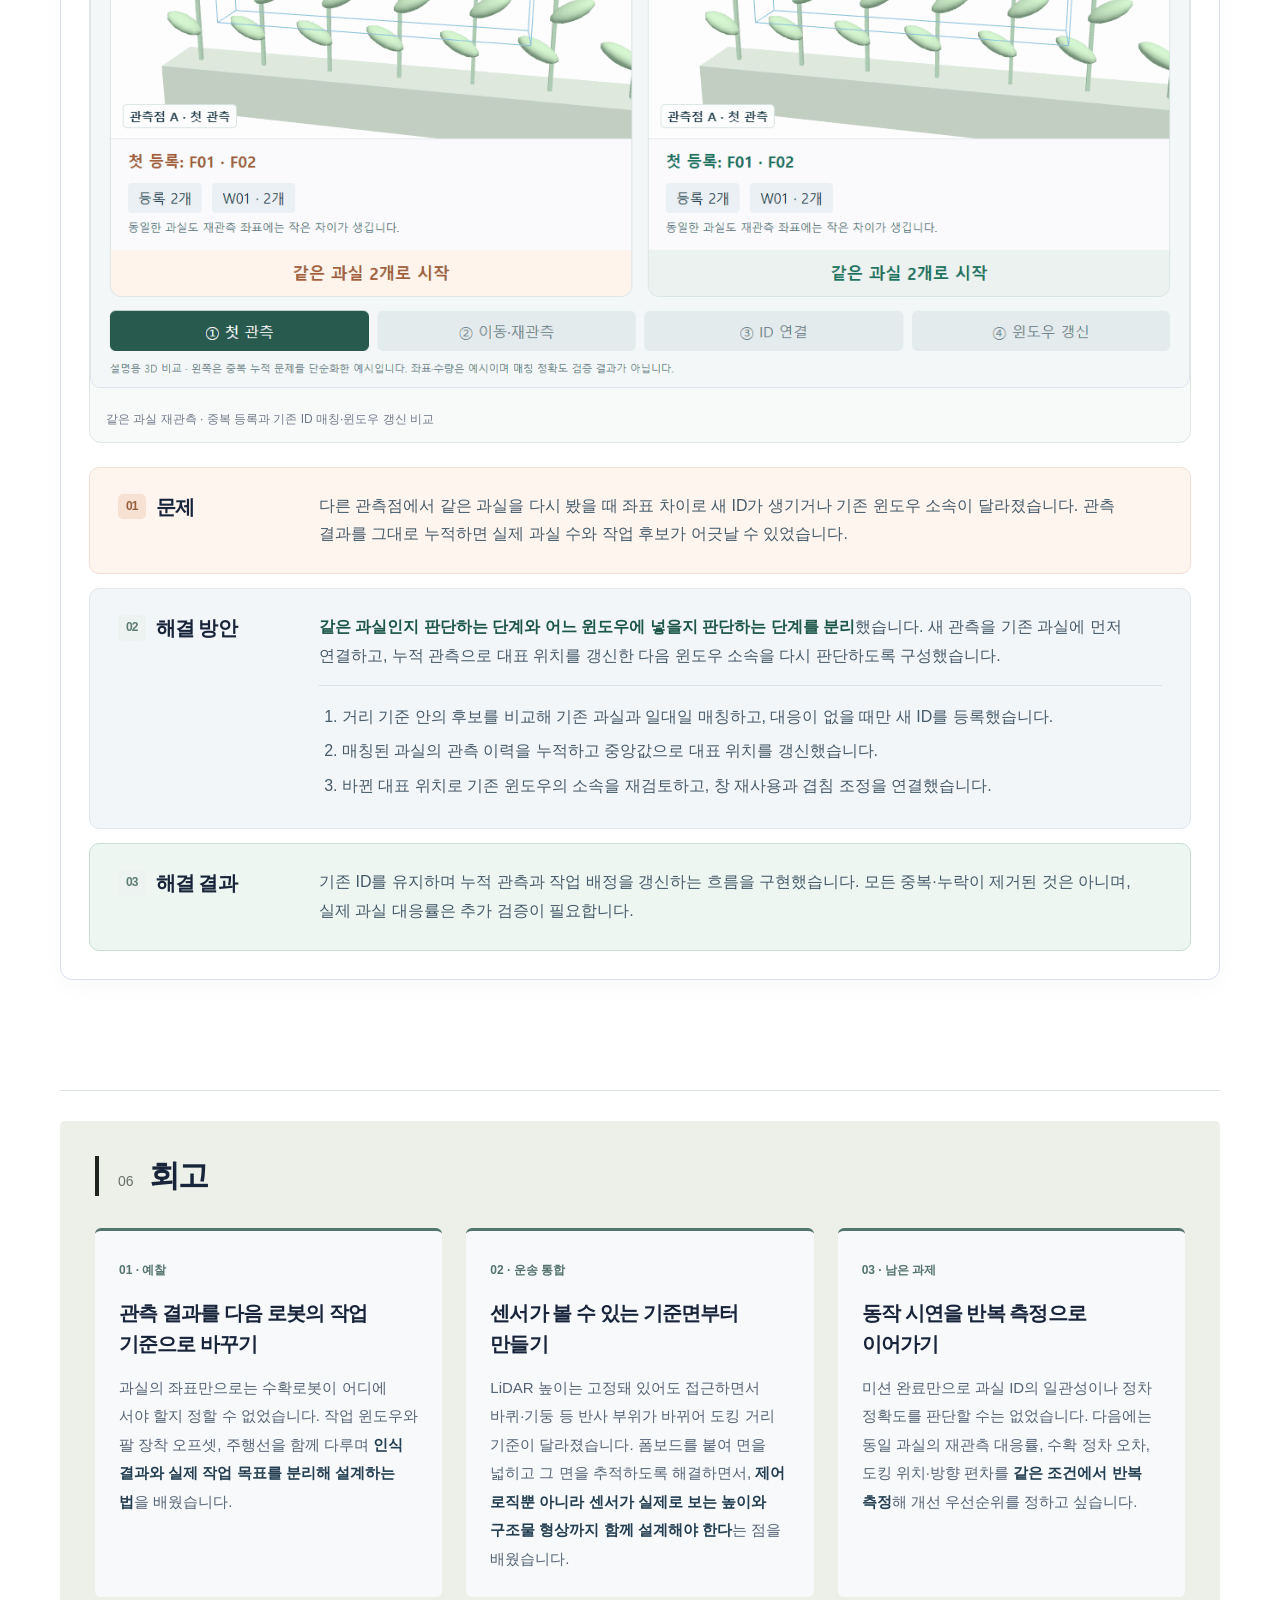
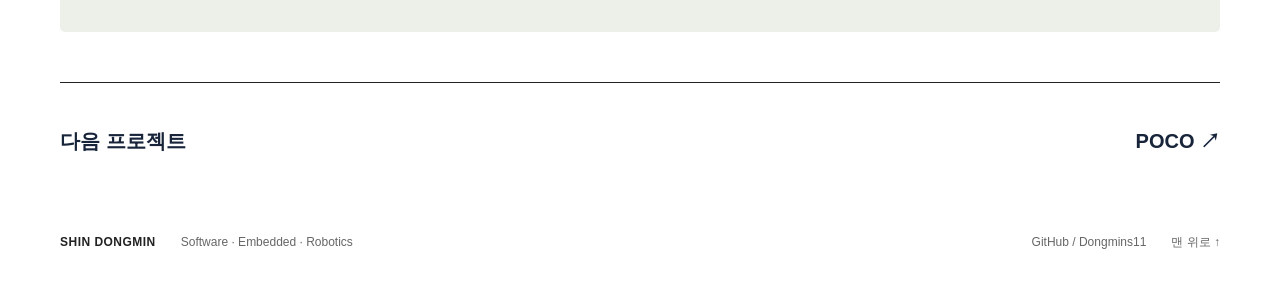
==== commit 8b00809d: "Stack full-width process video above simulation" ====
--- a/manyfarm/index.html
+++ b/manyfarm/index.html
@@ -31,7 +31,7 @@
 .trouble-notes .reason-step p,.trouble-notes .reason-step ol{grid-column:2;margin-bottom:0}
 .trouble-notes .reason-step ol{margin-top:14px}
 @media(max-width:700px){.trouble-notes .reason-step{grid-template-columns:1fr;padding:22px;gap:12px}.trouble-notes .reason-step h4{grid-row:auto}.trouble-notes .reason-step p,.trouble-notes .reason-step ol{grid-column:1}.trouble-notes .reason-step ol{margin-top:0}}
-</style><style id="process-media-style">#overview .case-cover{display:flex;flex-direction:column;gap:24px}.process-media{display:grid;grid-template-columns:1.35fr 1fr;gap:20px;width:100%;align-items:start}.process-media .evidence{display:block;margin:0;padding:0;min-width:0;background:none}.process-media figcaption{display:block;width:100%;margin:10px 0 0;padding:0}.process-media video,.process-media .evidence img{display:block;width:100%;height:auto;aspect-ratio:16/9;object-fit:contain;background:#111827;border-radius:10px}.case-cover .case-data{width:100%}.case-cover .case-data dl{display:grid;grid-template-columns:1fr 1fr;gap:0 24px}@media(max-width:700px){.process-media{grid-template-columns:1fr;gap:20px}.case-cover .case-data dl{grid-template-columns:1fr}.site-header .pdf-save{white-space:nowrap}.process-media figcaption{font-size:13px;line-height:1.7}}@media print{.process-media video{display:none}}</style></head>
+</style><style id="process-media-style">#overview .case-cover{display:flex;flex-direction:column;gap:24px}.process-media{display:grid;grid-template-columns:minmax(0,1fr);gap:28px;width:100%;align-items:start}.process-media .evidence{display:block;margin:0;padding:0;min-width:0;background:none}.process-media figcaption{display:block;width:100%;margin:10px 0 0;padding:0}.process-media .evidence img{max-height:none}.process-media video,.process-media .evidence img{display:block;width:100%;height:auto;aspect-ratio:16/9;object-fit:contain;background:#111827;border-radius:10px}.case-cover .case-data{width:100%}.case-cover .case-data dl{display:grid;grid-template-columns:1fr 1fr;gap:0 24px}@media(max-width:700px){.process-media{grid-template-columns:1fr;gap:20px}.case-cover .case-data dl{grid-template-columns:1fr}.site-header .pdf-save{white-space:nowrap}.process-media figcaption{font-size:13px;line-height:1.7}}@media print{.process-media video{display:none}}</style></head>
 <body><a class="skip" href="#main">본문으로 이동</a><header class="site-header"><a aria-label="신동민 포트폴리오 홈" class="wordmark" href="../index.html">dm<span>.</span></a><nav aria-label="주 메뉴"><a href="../index.html#about">About me</a><a href="../index.html#completed-projects">Projects</a><a href="../index.html#journey">Experience</a><a class="nav-git" href="https://github.com/Dongmins11" rel="noopener noreferrer" target="_blank">GitHub</a><a class="pdf-save" href="assets/home/Shin-Dongmin-Portfolio.pdf" id="print-page" rel="noopener" target="_blank">포트폴리오 PDF ↗</a></nav></header>
 <main class="wrap" id="main"><div class="case-top" id="top"><p class="breadcrumb"><a href="../index.html#main-project">Projects</a> / Many Farm</p><p class="eyebrow">ROBOTICS / SMART FARM</p><h1>Many Farm</h1><p class="case-subtitle">다중 로봇 협업 스마트팜</p><p class="case-lead">예찰·수확·운송·선별을 연결하는 7인 협업 프로젝트입니다. 예찰의 주행·정지 관측·수확 작업 생성을 담당하고, 후반 운송 개발을 이어받아 경로 주행·정밀 도킹·인계·하역·복귀를 통합했습니다.</p><div class="actions"><a class="button" href="#scout">예찰 구현 보기</a><a class="button secondary" href="#transport">운송 구현 보기</a><a class="button secondary" href="#simulation">3D 공정 보기</a><a class="button secondary" href="https://github.com/Dongmins11/ManyFarm">프로젝트 저장소 ↗</a></div></div>
 <nav aria-label="프로젝트 목차" class="case-nav"><a href="#overview">01 개요</a><a href="#scout">02 예찰</a><a href="#transport">03 운송</a><a href="#simulation">3D 공정</a><a href="#results">04 검증</a><a href="#troubleshooting">05 문제 해결</a><a href="#reflection">06 회고</a></nav>
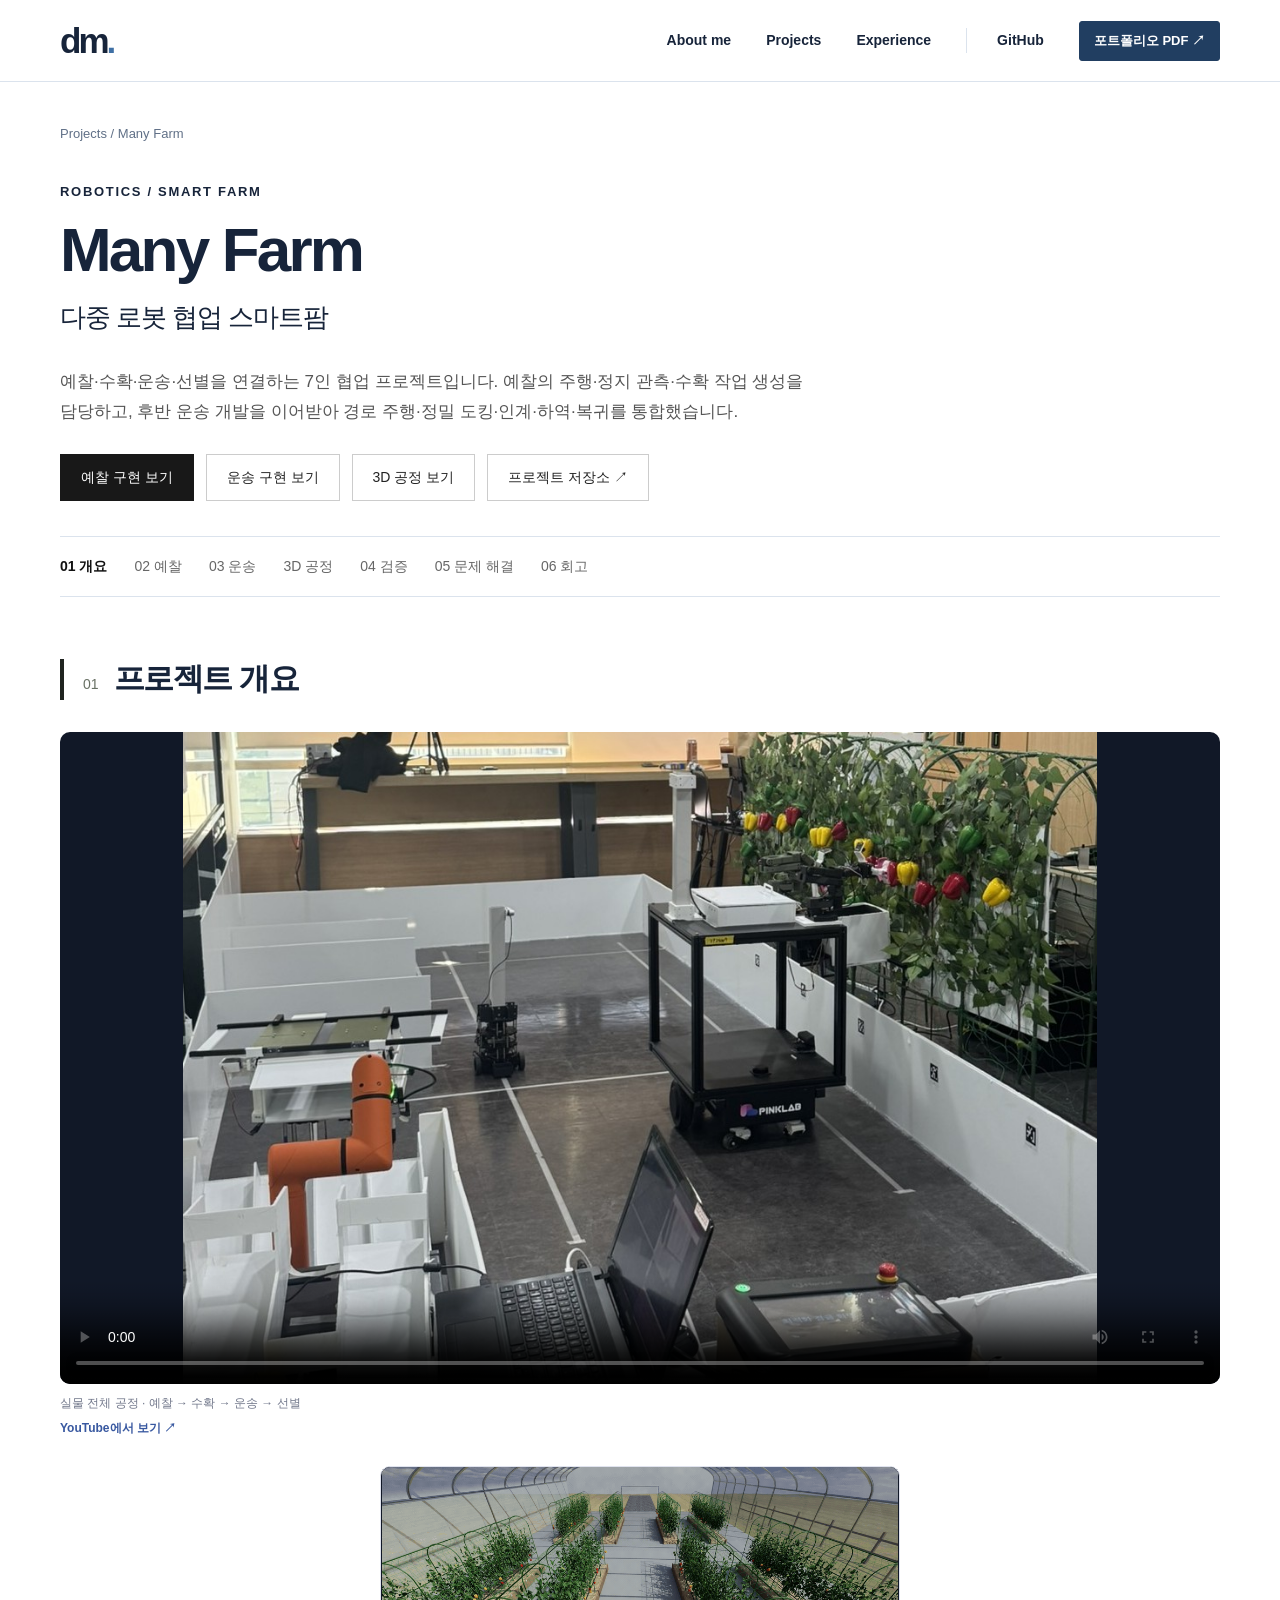
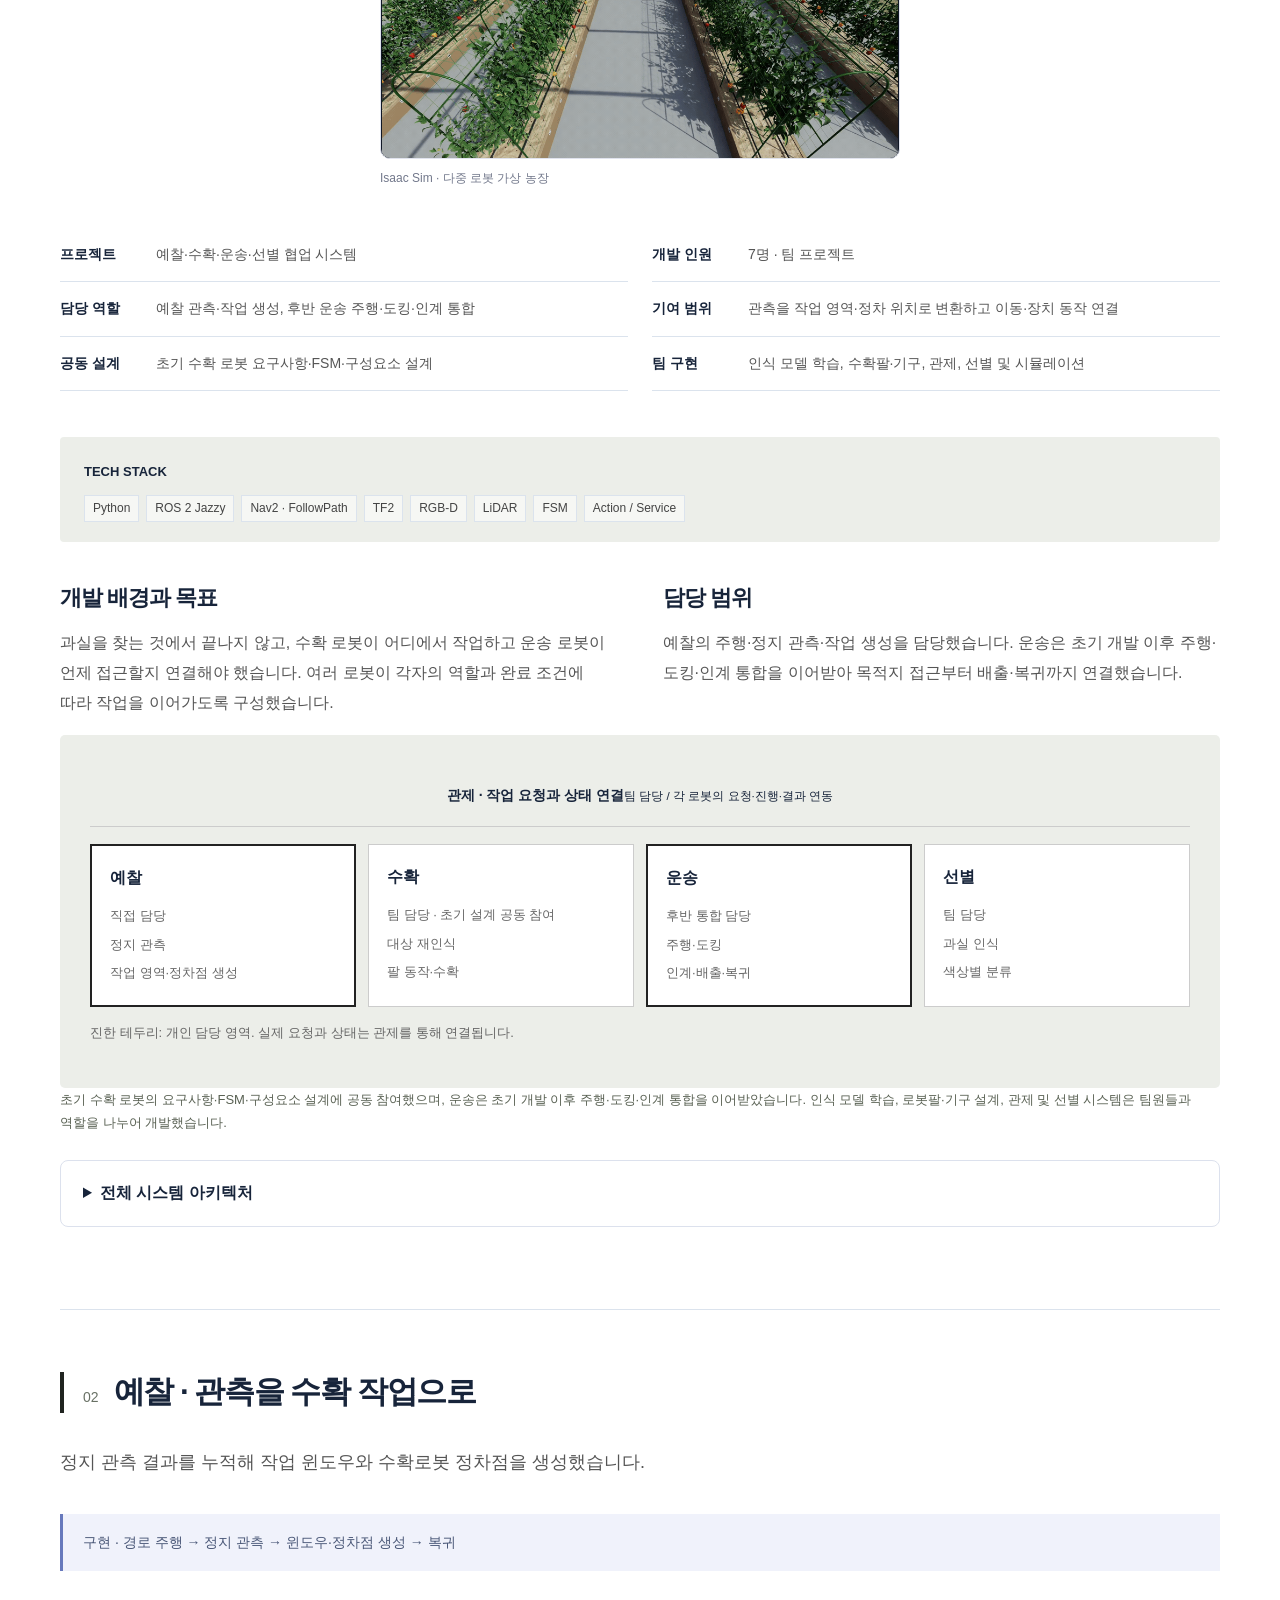
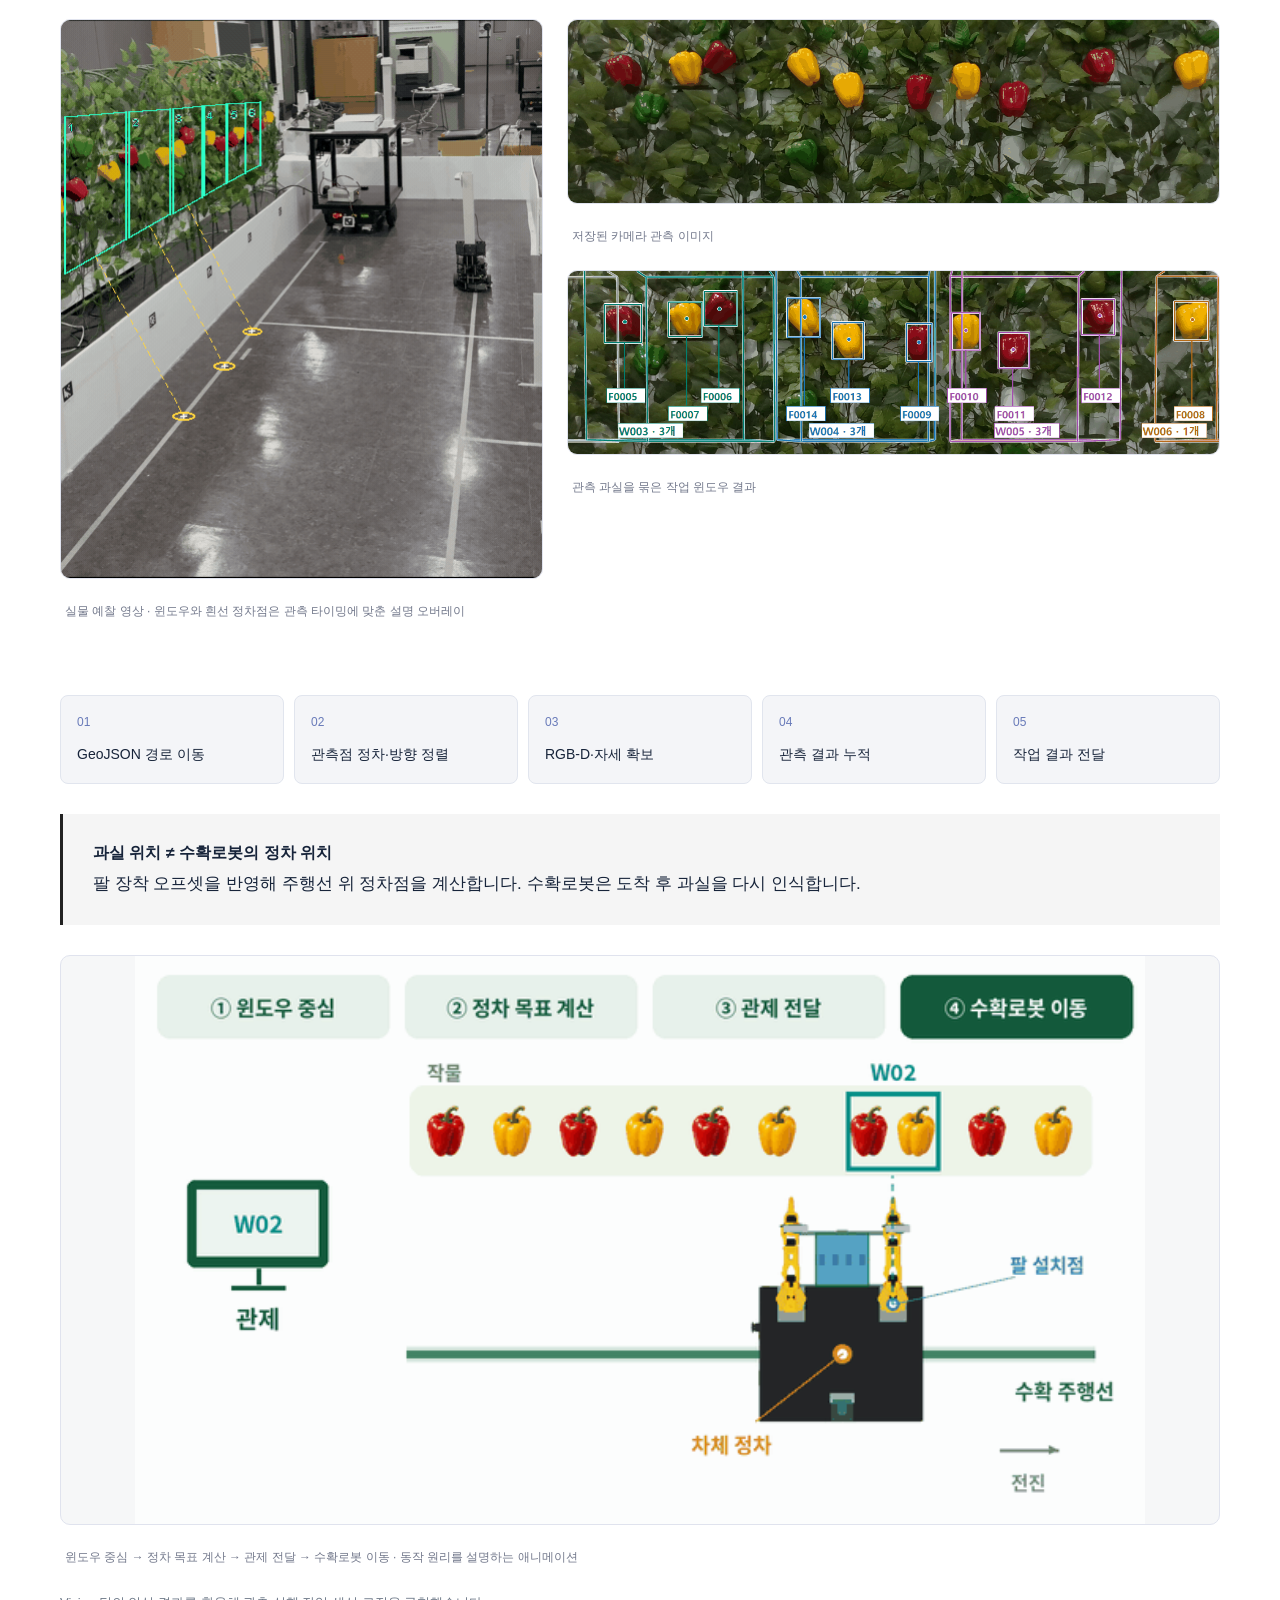
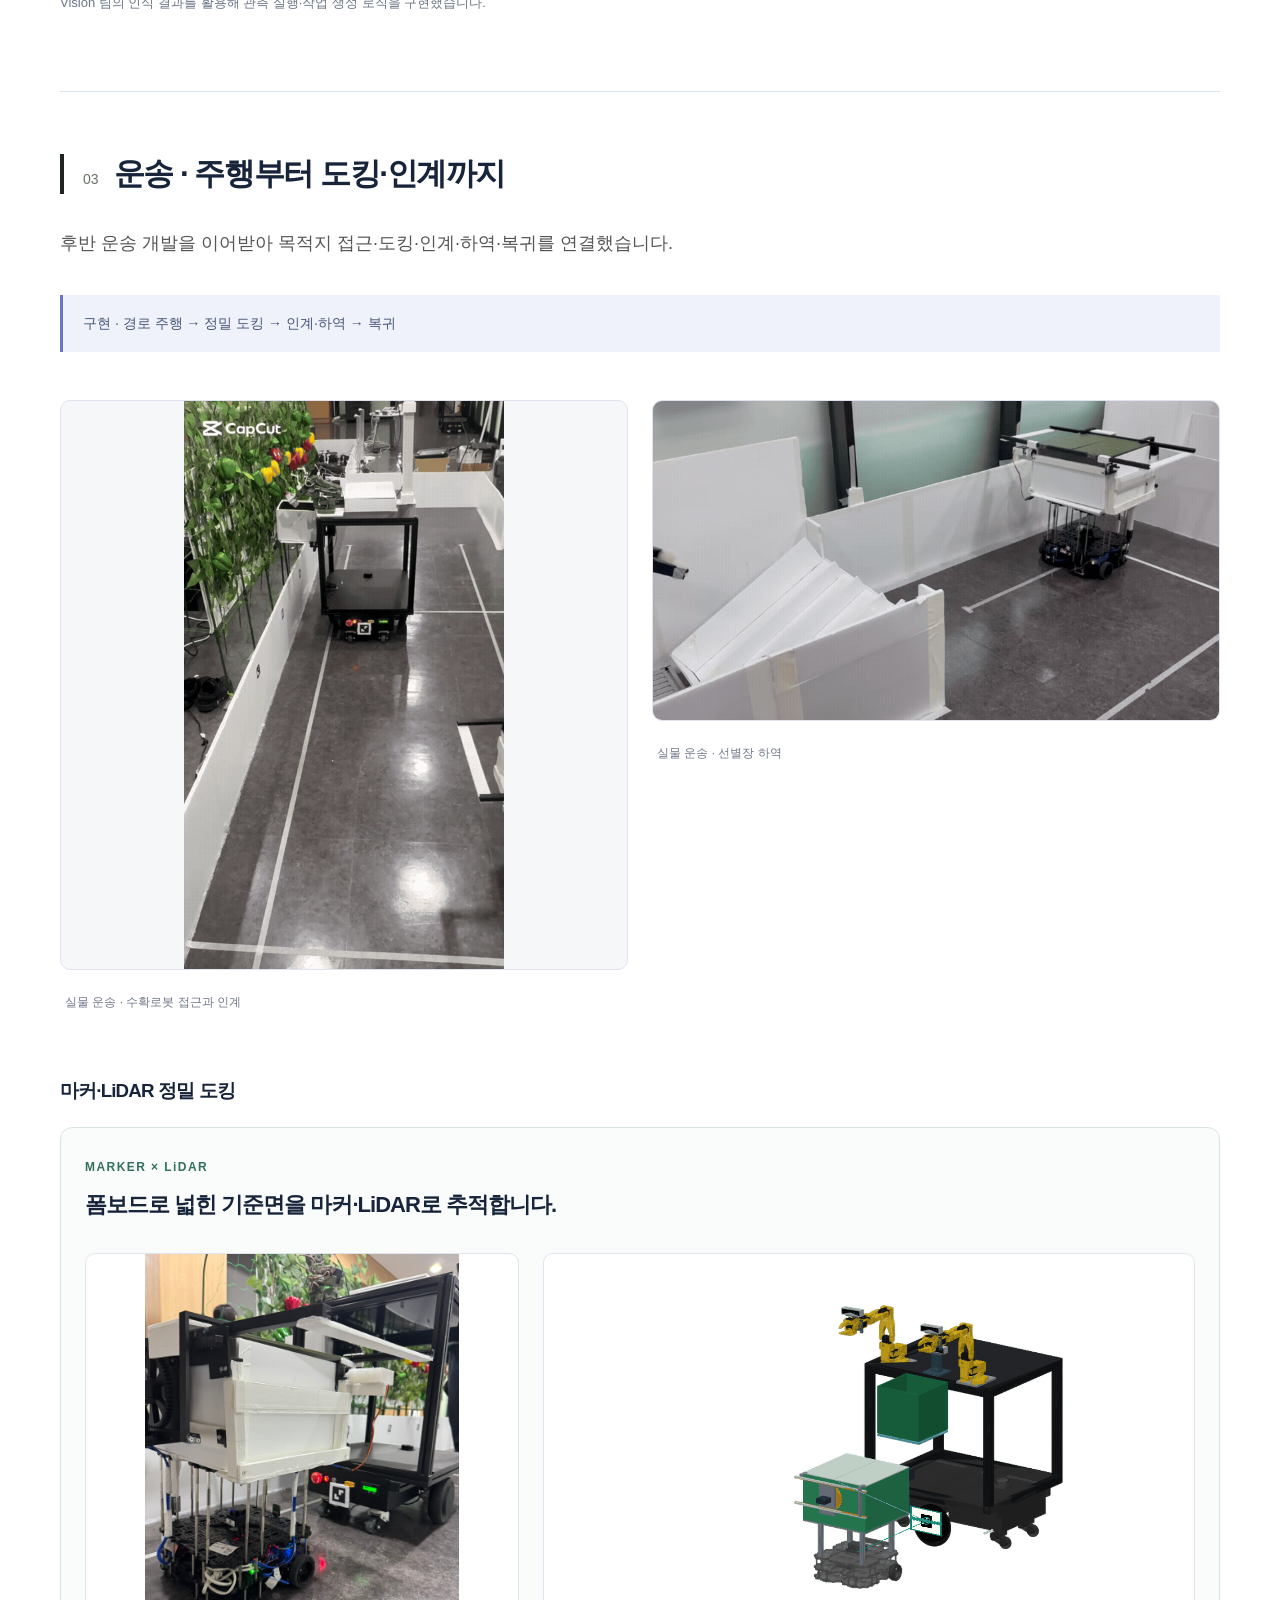
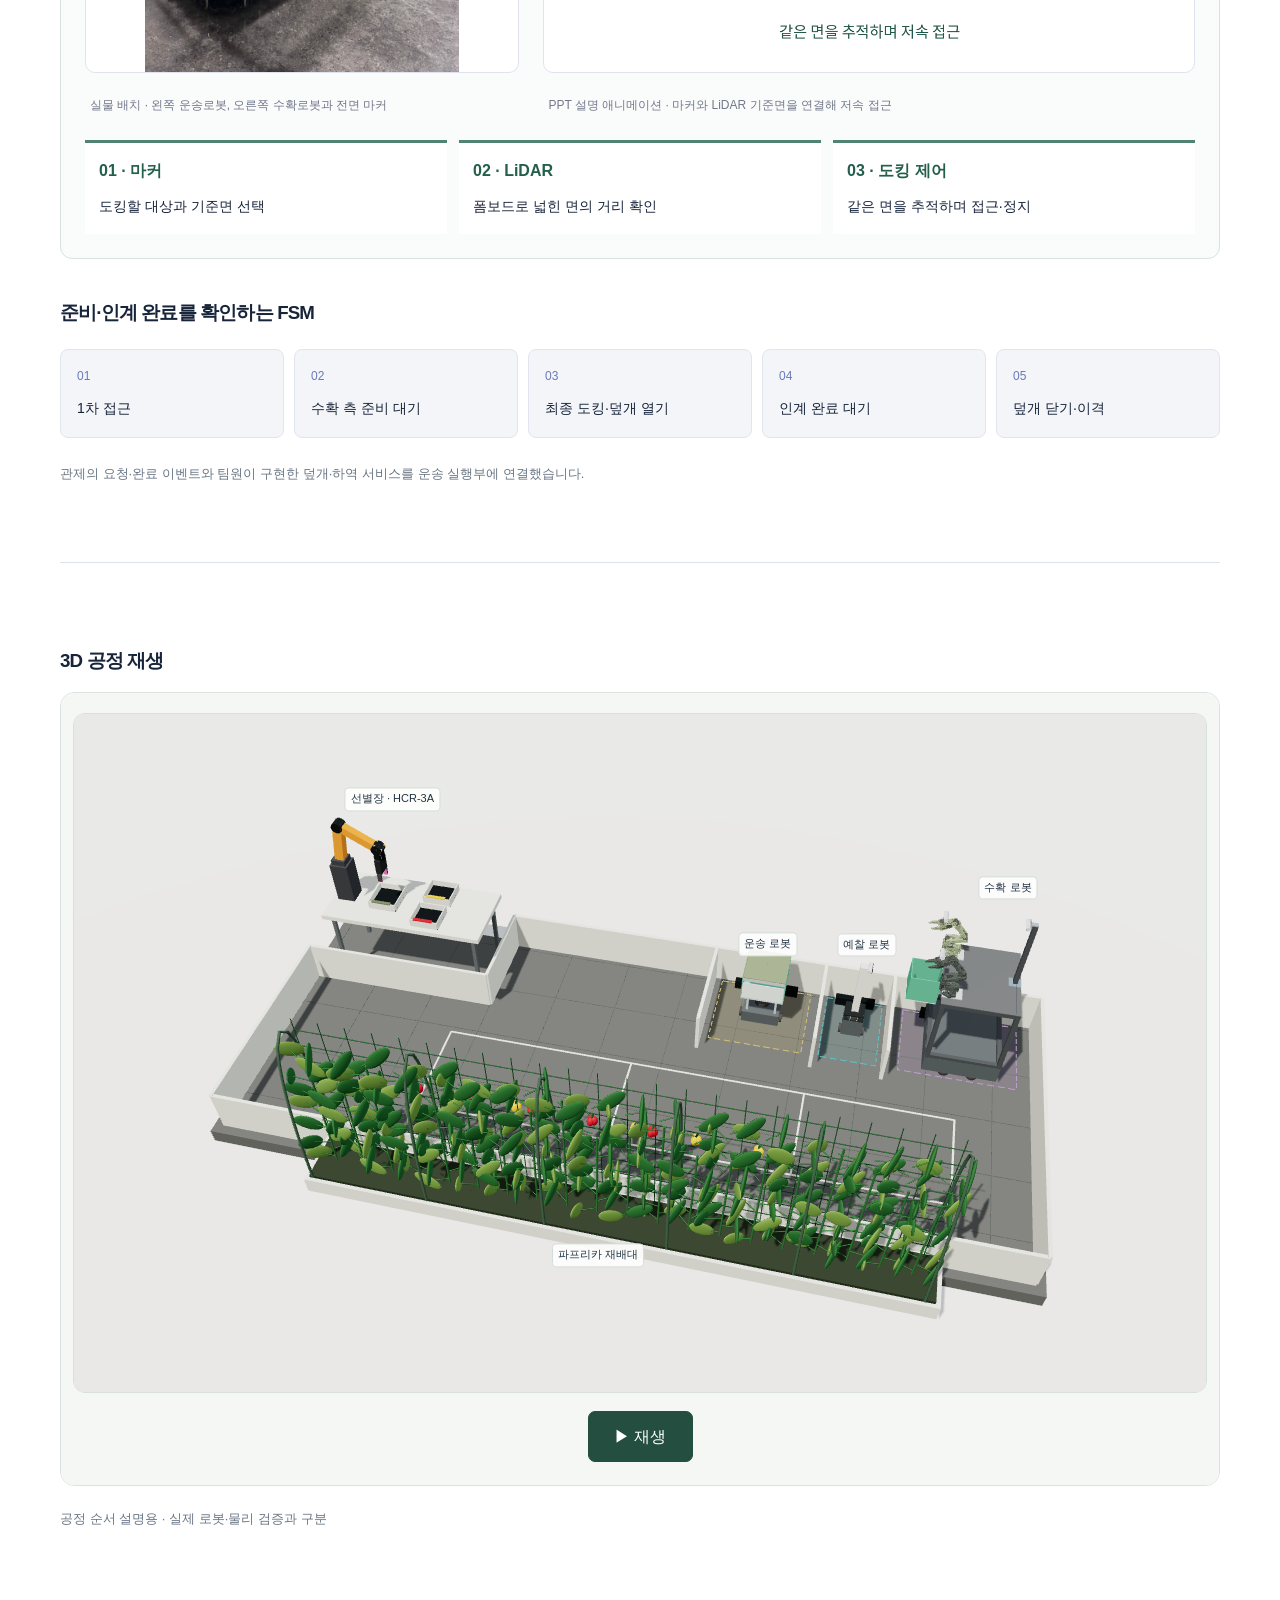
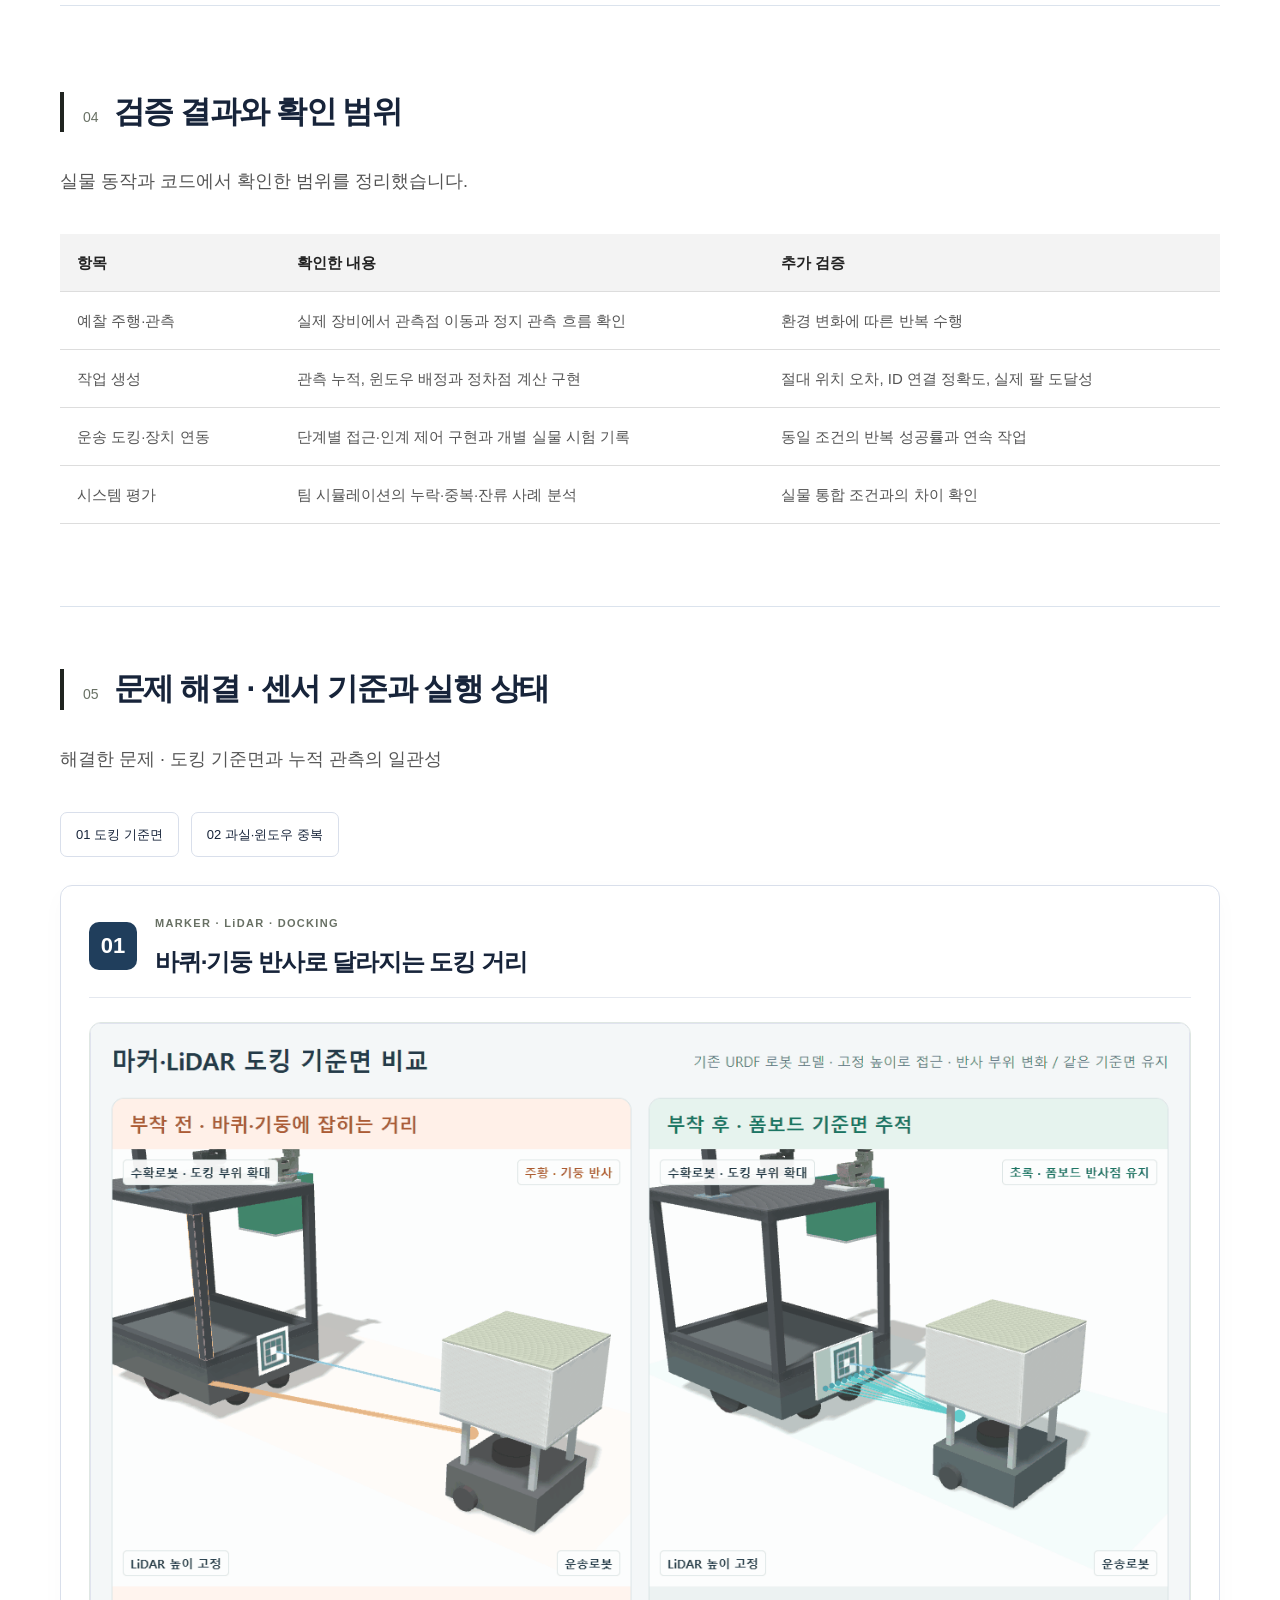
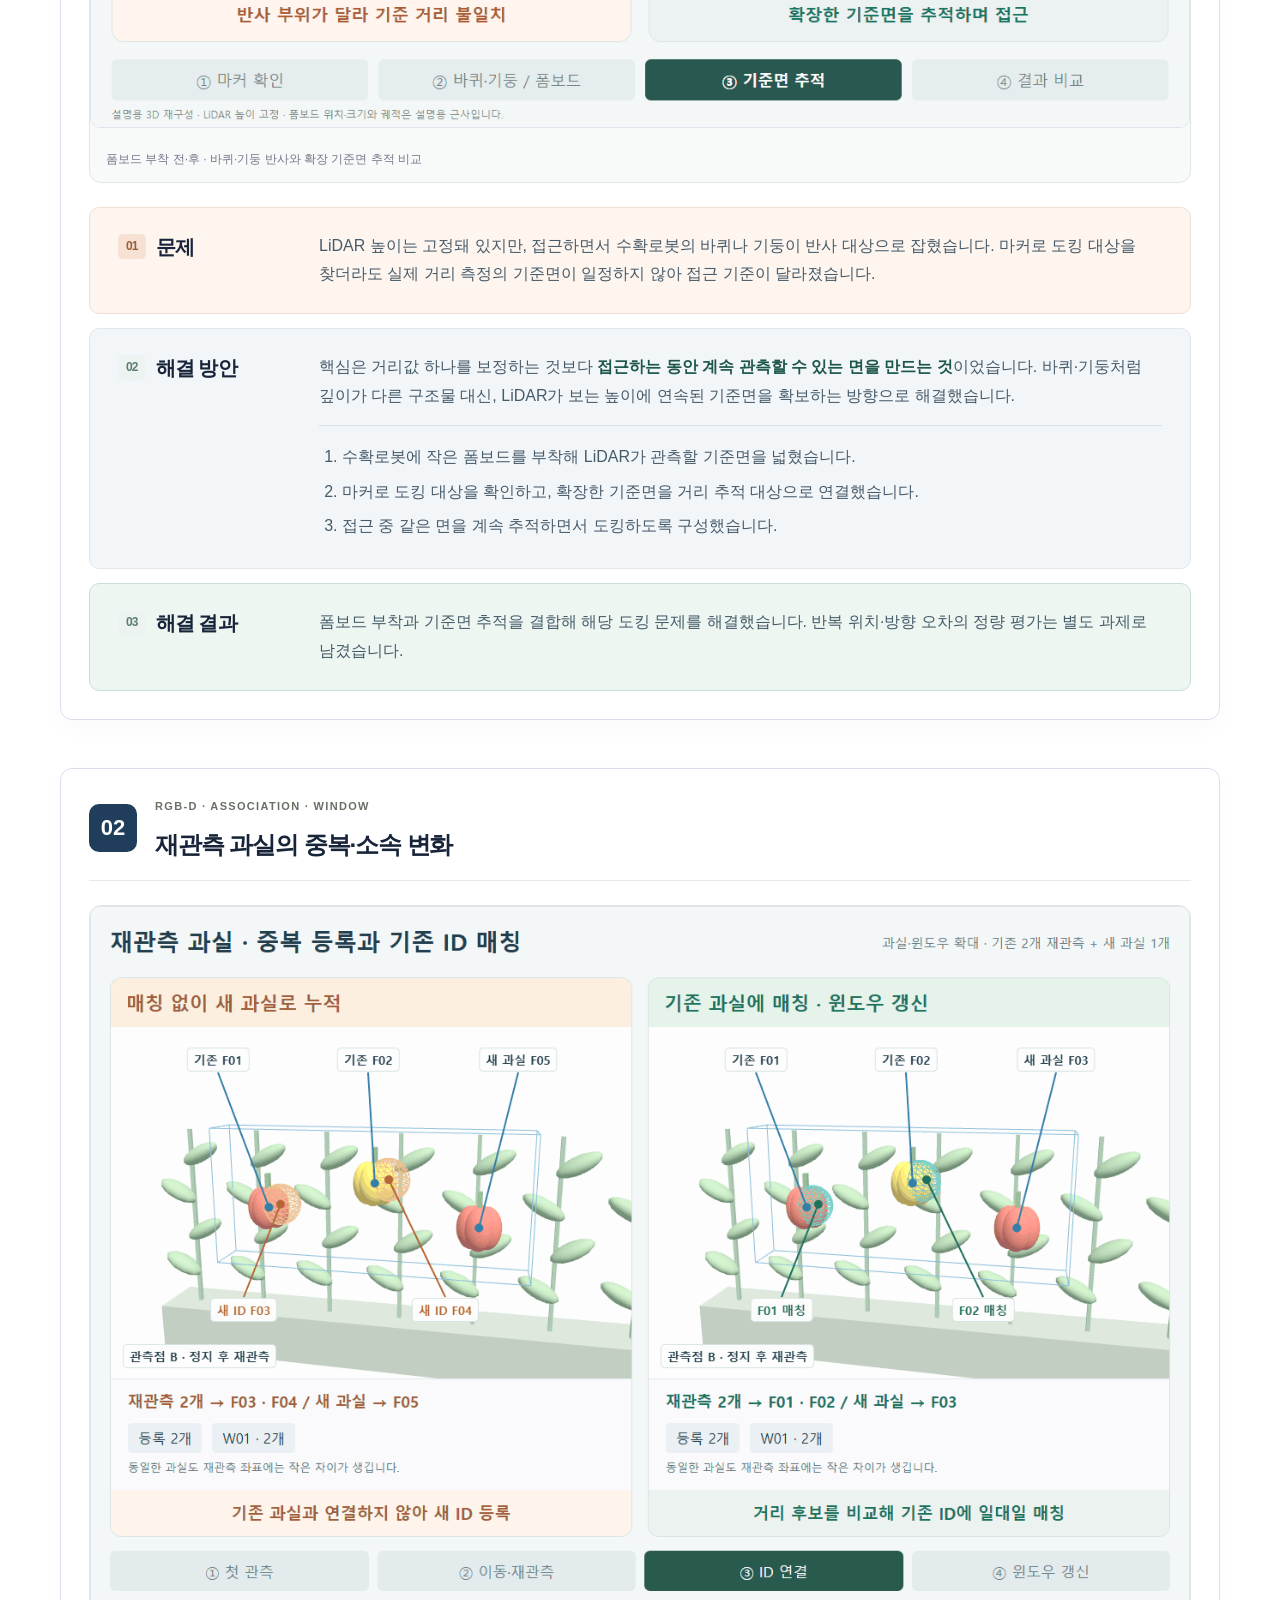
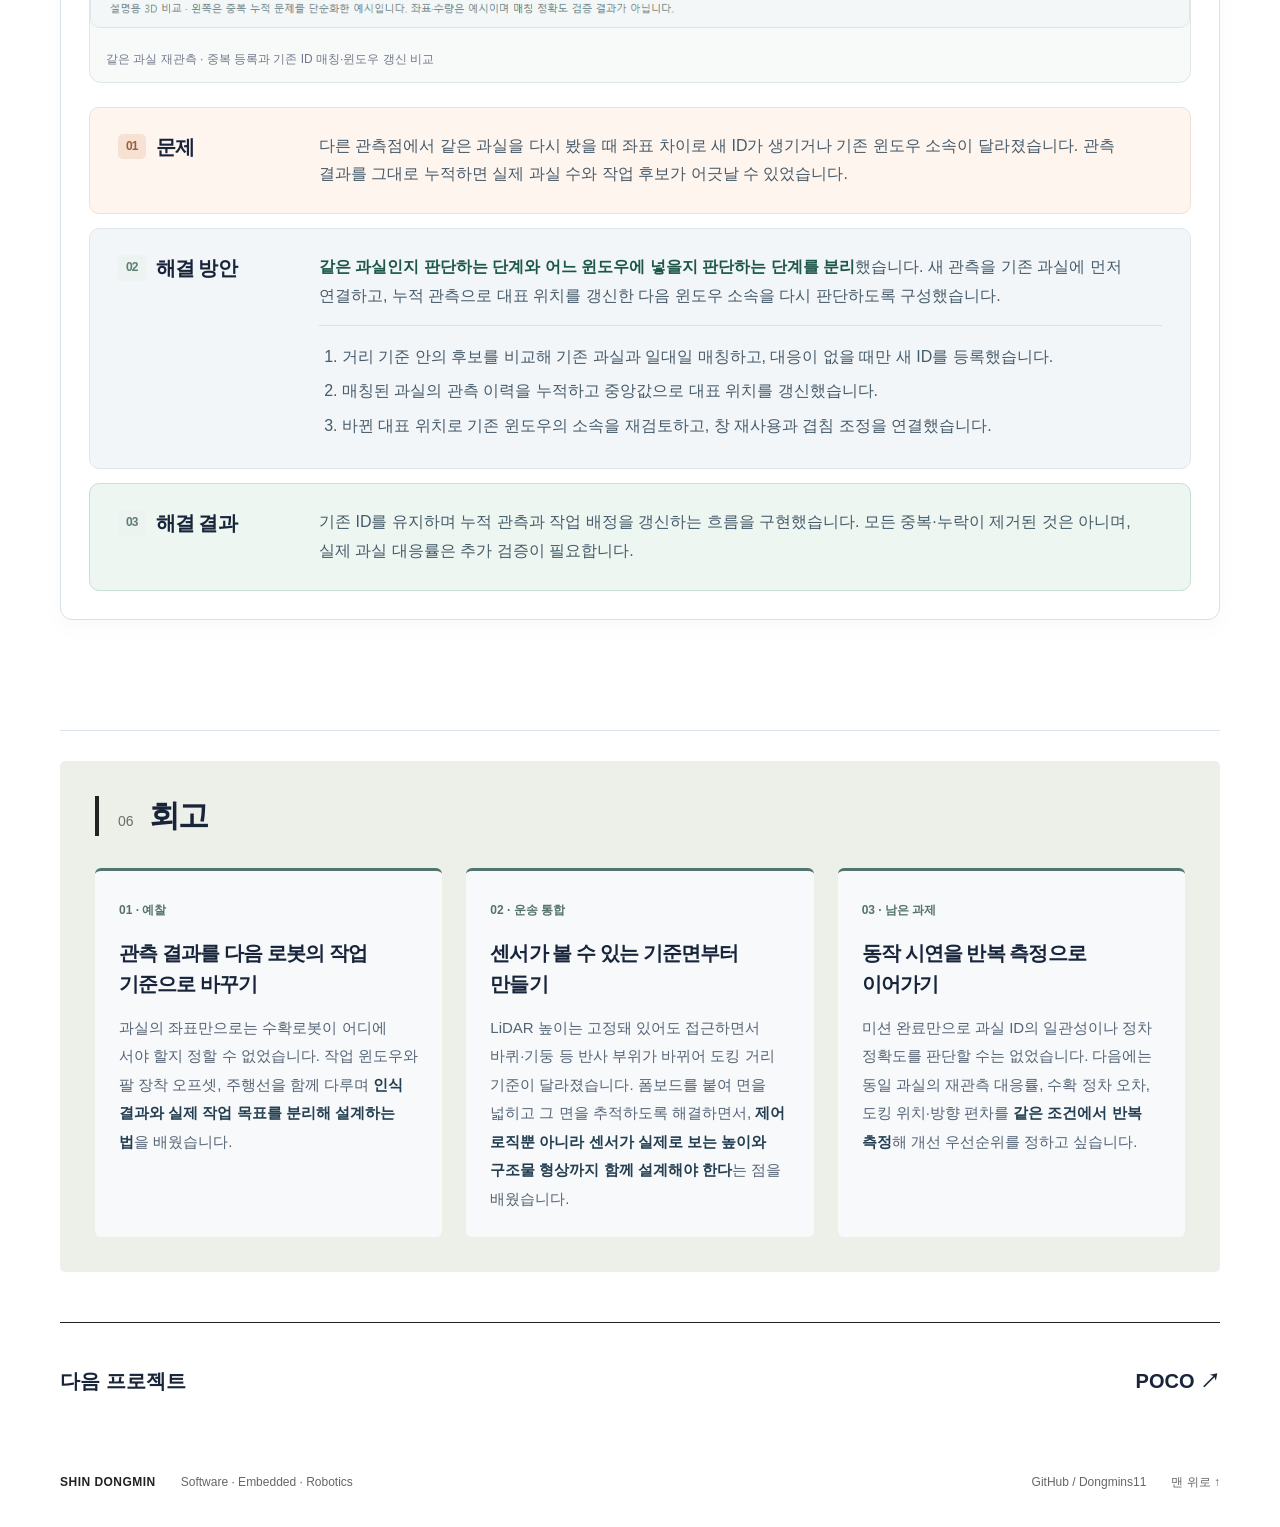
==== commit ba38d2f1: "Reduce overview simulation preview below full-process video" ====
--- a/manyfarm/index.html
+++ b/manyfarm/index.html
@@ -31,7 +31,7 @@
 .trouble-notes .reason-step p,.trouble-notes .reason-step ol{grid-column:2;margin-bottom:0}
 .trouble-notes .reason-step ol{margin-top:14px}
 @media(max-width:700px){.trouble-notes .reason-step{grid-template-columns:1fr;padding:22px;gap:12px}.trouble-notes .reason-step h4{grid-row:auto}.trouble-notes .reason-step p,.trouble-notes .reason-step ol{grid-column:1}.trouble-notes .reason-step ol{margin-top:0}}
-</style><style id="process-media-style">#overview .case-cover{display:flex;flex-direction:column;gap:24px}.process-media{display:grid;grid-template-columns:minmax(0,1fr);gap:28px;width:100%;align-items:start}.process-media .evidence{display:block;margin:0;padding:0;min-width:0;background:none}.process-media figcaption{display:block;width:100%;margin:10px 0 0;padding:0}.process-media .evidence img{max-height:none}.process-media video,.process-media .evidence img{display:block;width:100%;height:auto;aspect-ratio:16/9;object-fit:contain;background:#111827;border-radius:10px}.case-cover .case-data{width:100%}.case-cover .case-data dl{display:grid;grid-template-columns:1fr 1fr;gap:0 24px}@media(max-width:700px){.process-media{grid-template-columns:1fr;gap:20px}.case-cover .case-data dl{grid-template-columns:1fr}.site-header .pdf-save{white-space:nowrap}.process-media figcaption{font-size:13px;line-height:1.7}}@media print{.process-media video{display:none}}</style></head>
+</style><style id="process-media-style">#overview .case-cover{display:flex;flex-direction:column;gap:24px}.process-media{display:grid;grid-template-columns:minmax(0,1fr);gap:28px;width:100%;align-items:start}.process-media .evidence{display:block;margin:0;padding:0;min-width:0;background:none}.process-media > .evidence:not(.real-process){width:min(100%,520px);justify-self:center}.process-media figcaption{display:block;width:100%;margin:10px 0 0;padding:0}.process-media .evidence img{max-height:none}.process-media video,.process-media .evidence img{display:block;width:100%;height:auto;aspect-ratio:16/9;object-fit:contain;background:#111827;border-radius:10px}.case-cover .case-data{width:100%}.case-cover .case-data dl{display:grid;grid-template-columns:1fr 1fr;gap:0 24px}@media(max-width:700px){.process-media{grid-template-columns:1fr;gap:20px}.case-cover .case-data dl{grid-template-columns:1fr}.site-header .pdf-save{white-space:nowrap}.process-media figcaption{font-size:13px;line-height:1.7}}@media print{.process-media video{display:none}}</style></head>
 <body><a class="skip" href="#main">본문으로 이동</a><header class="site-header"><a aria-label="신동민 포트폴리오 홈" class="wordmark" href="../index.html">dm<span>.</span></a><nav aria-label="주 메뉴"><a href="../index.html#about">About me</a><a href="../index.html#completed-projects">Projects</a><a href="../index.html#journey">Experience</a><a class="nav-git" href="https://github.com/Dongmins11" rel="noopener noreferrer" target="_blank">GitHub</a><a class="pdf-save" href="assets/home/Shin-Dongmin-Portfolio.pdf" id="print-page" rel="noopener" target="_blank">포트폴리오 PDF ↗</a></nav></header>
 <main class="wrap" id="main"><div class="case-top" id="top"><p class="breadcrumb"><a href="../index.html#main-project">Projects</a> / Many Farm</p><p class="eyebrow">ROBOTICS / SMART FARM</p><h1>Many Farm</h1><p class="case-subtitle">다중 로봇 협업 스마트팜</p><p class="case-lead">예찰·수확·운송·선별을 연결하는 7인 협업 프로젝트입니다. 예찰의 주행·정지 관측·수확 작업 생성을 담당하고, 후반 운송 개발을 이어받아 경로 주행·정밀 도킹·인계·하역·복귀를 통합했습니다.</p><div class="actions"><a class="button" href="#scout">예찰 구현 보기</a><a class="button secondary" href="#transport">운송 구현 보기</a><a class="button secondary" href="#simulation">3D 공정 보기</a><a class="button secondary" href="https://github.com/Dongmins11/ManyFarm">프로젝트 저장소 ↗</a></div></div>
 <nav aria-label="프로젝트 목차" class="case-nav"><a href="#overview">01 개요</a><a href="#scout">02 예찰</a><a href="#transport">03 운송</a><a href="#simulation">3D 공정</a><a href="#results">04 검증</a><a href="#troubleshooting">05 문제 해결</a><a href="#reflection">06 회고</a></nav>
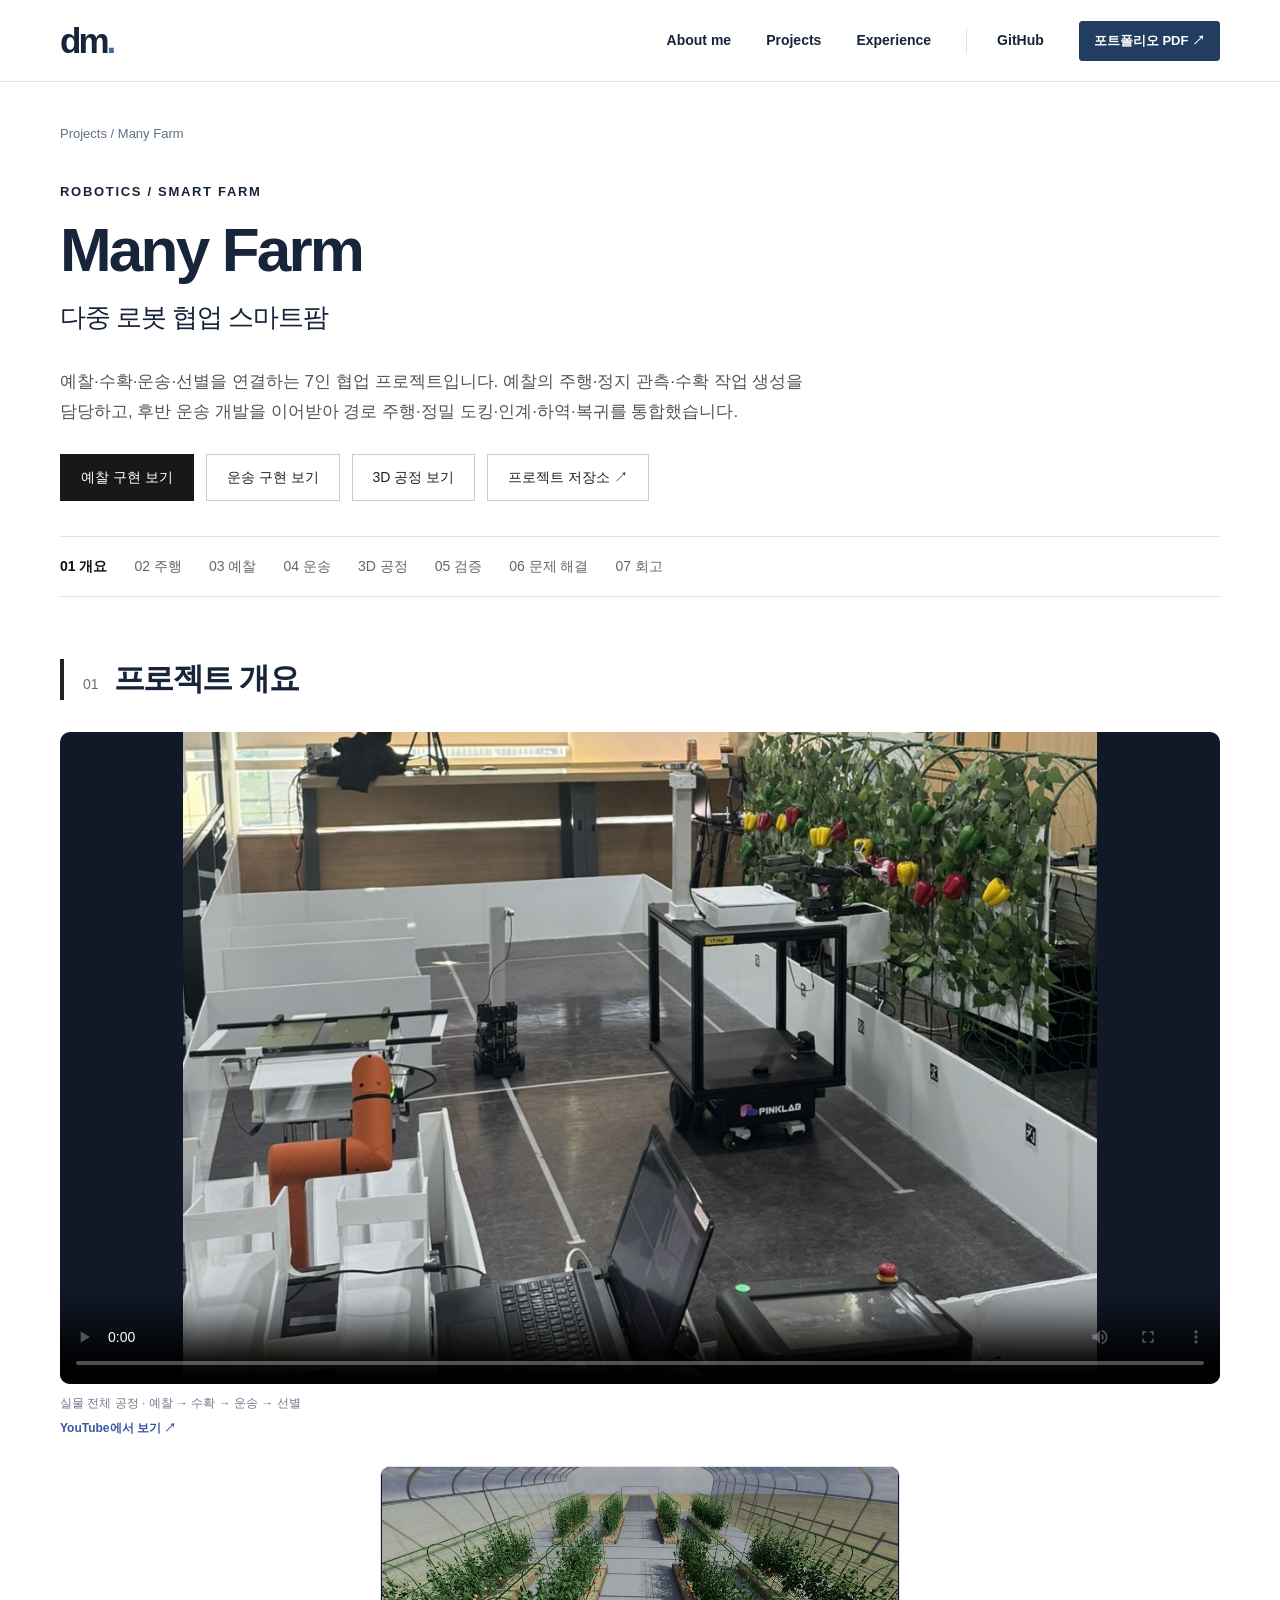
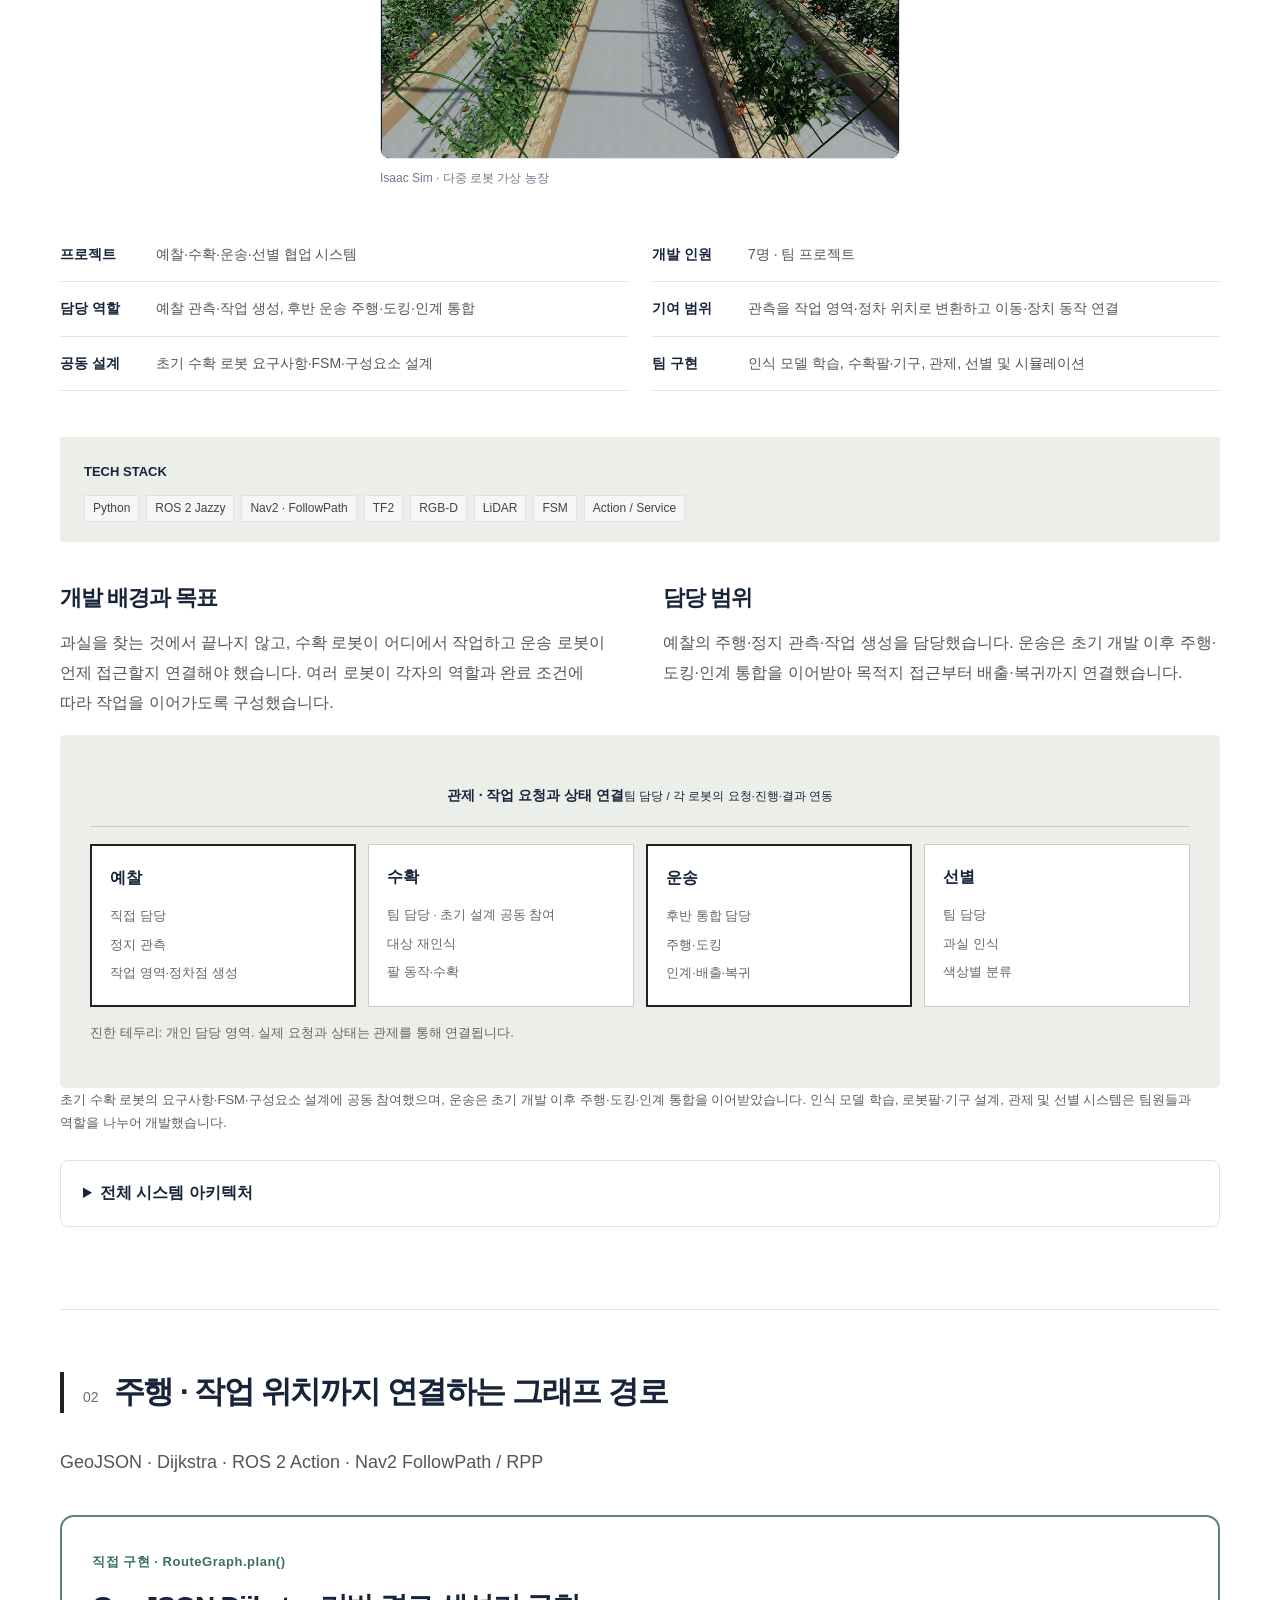
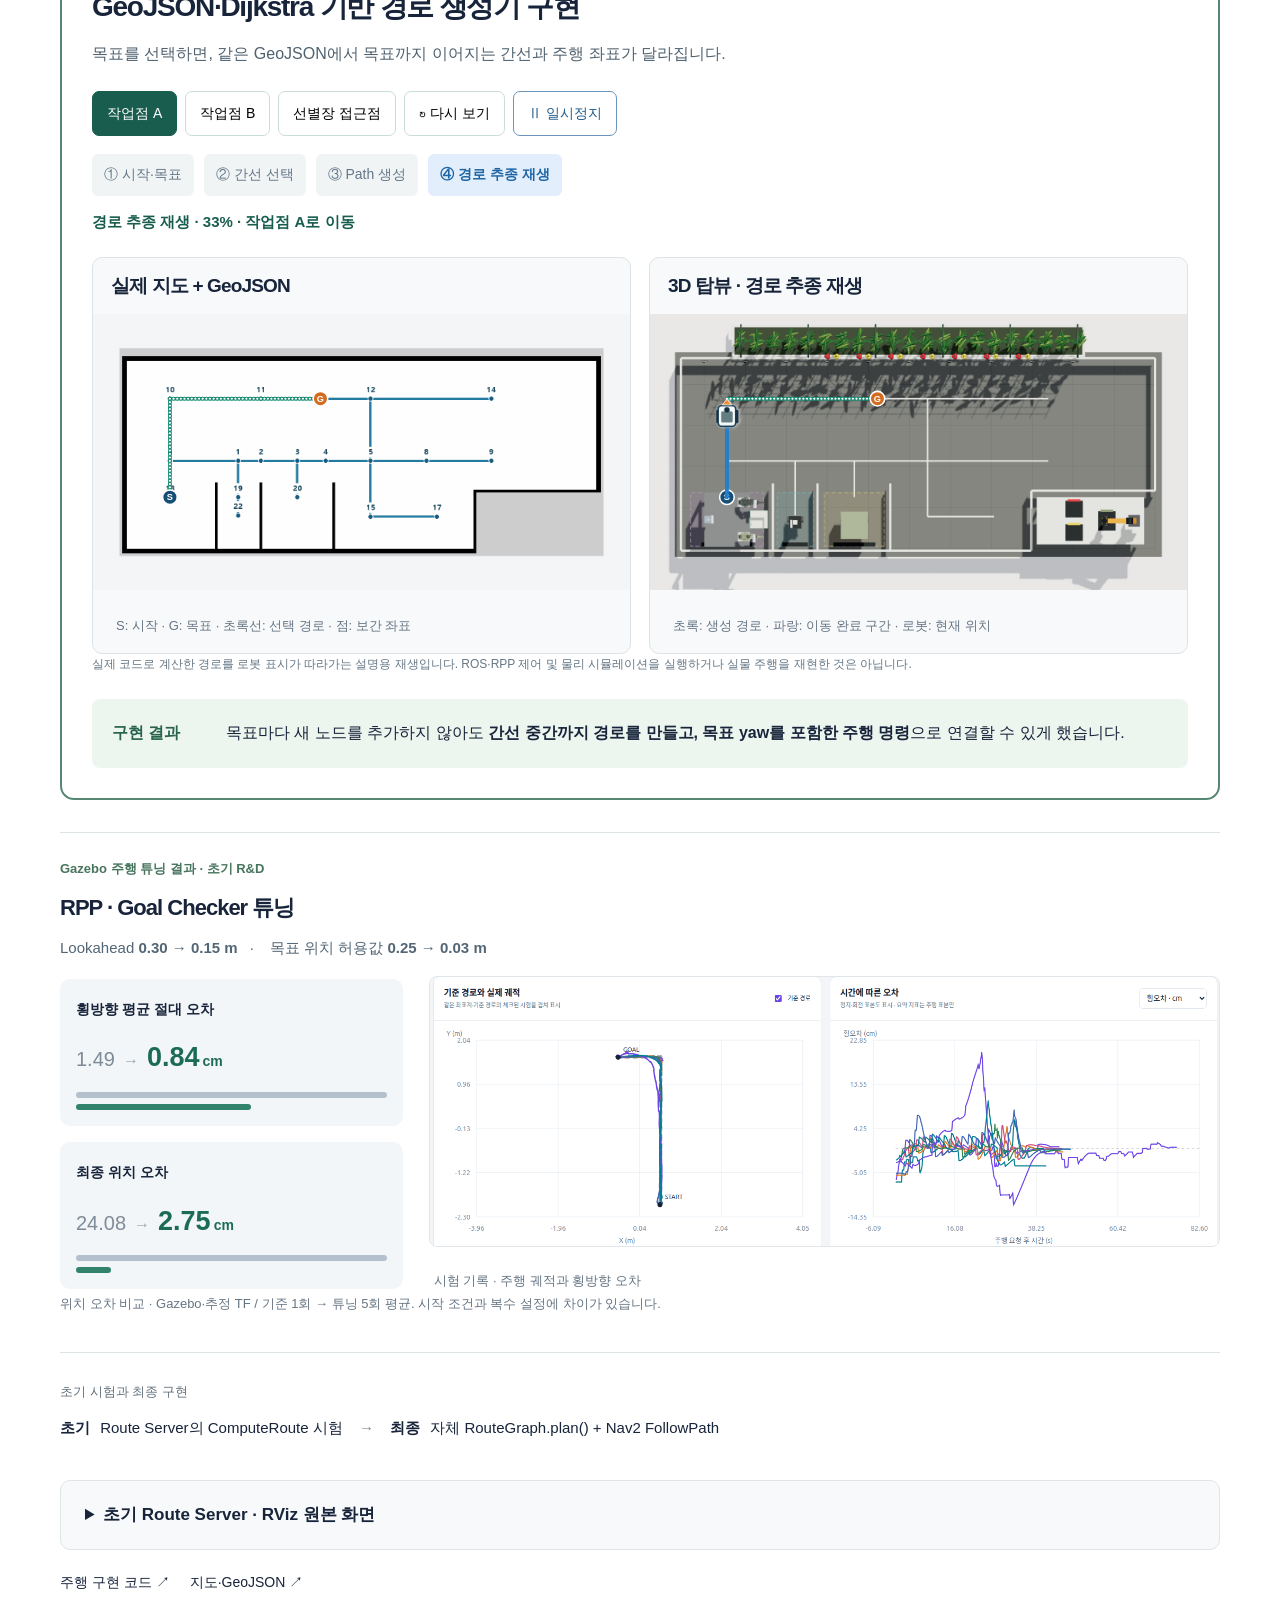
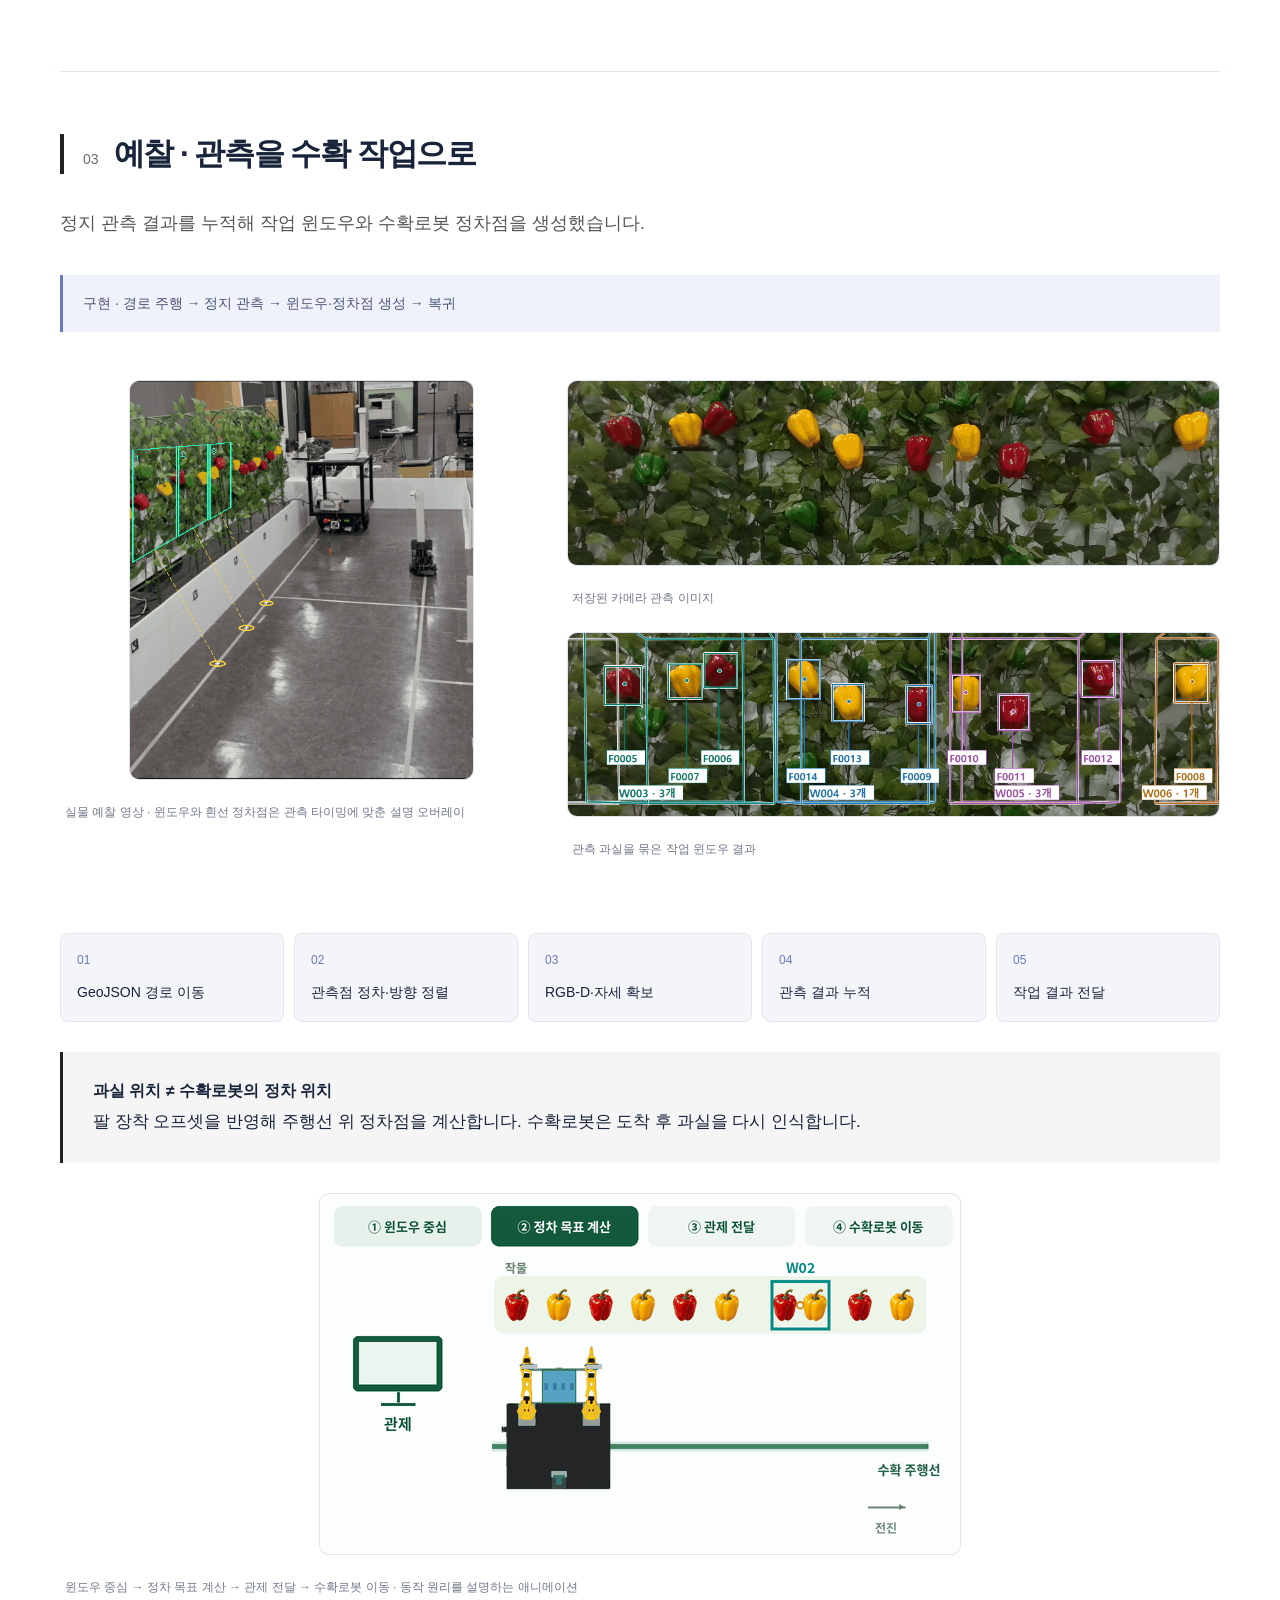
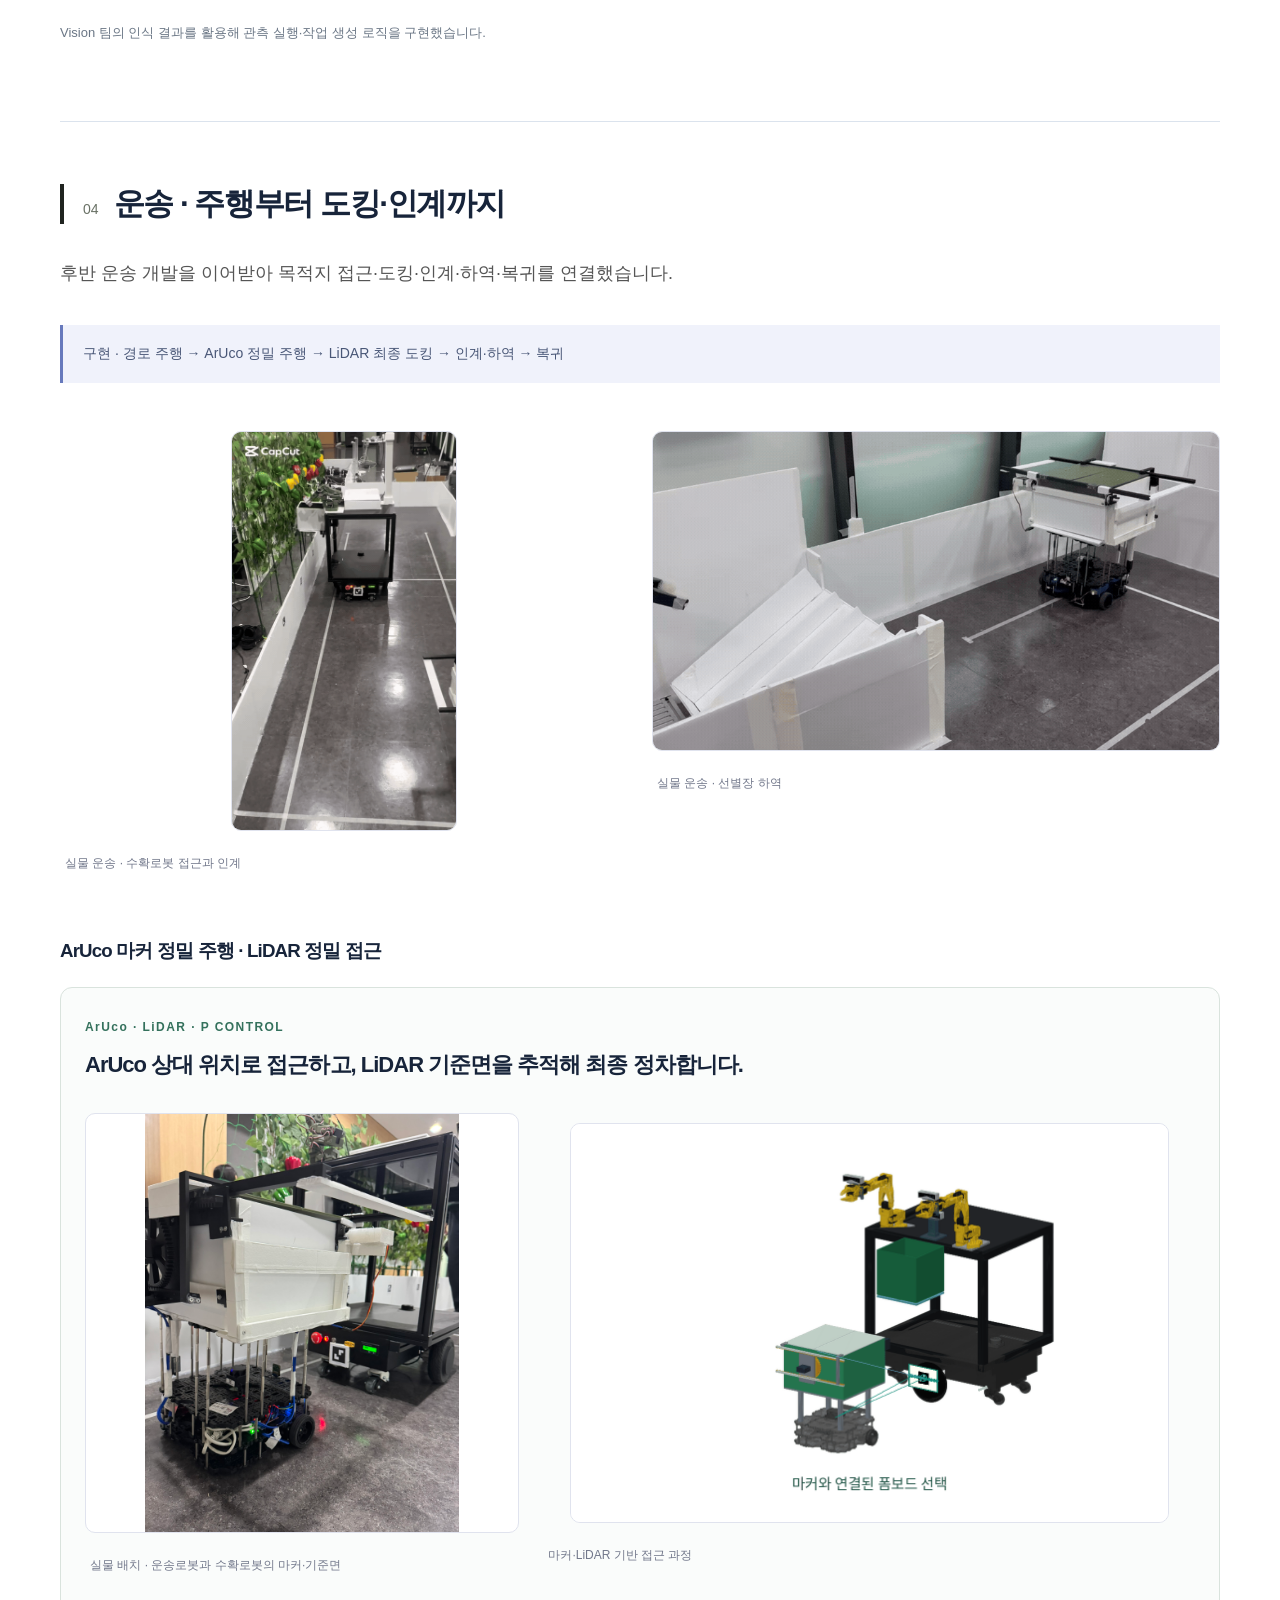
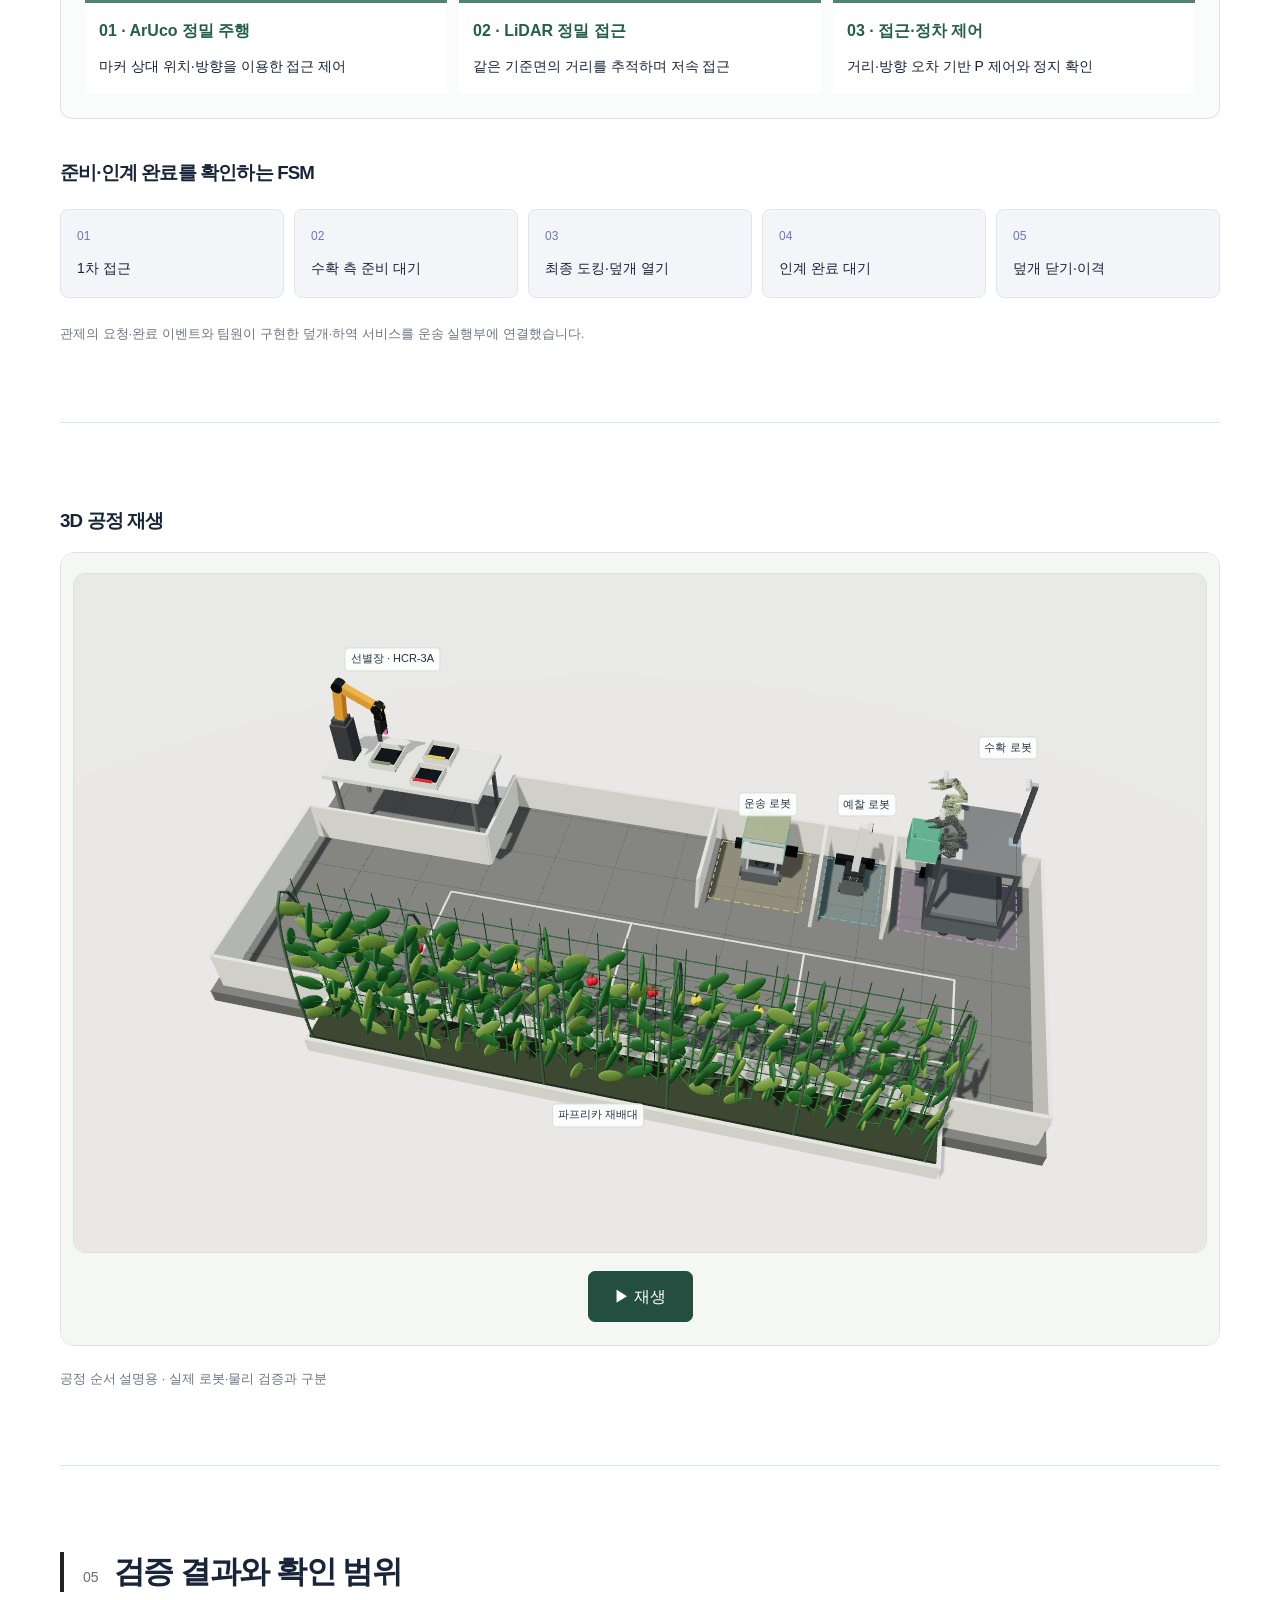
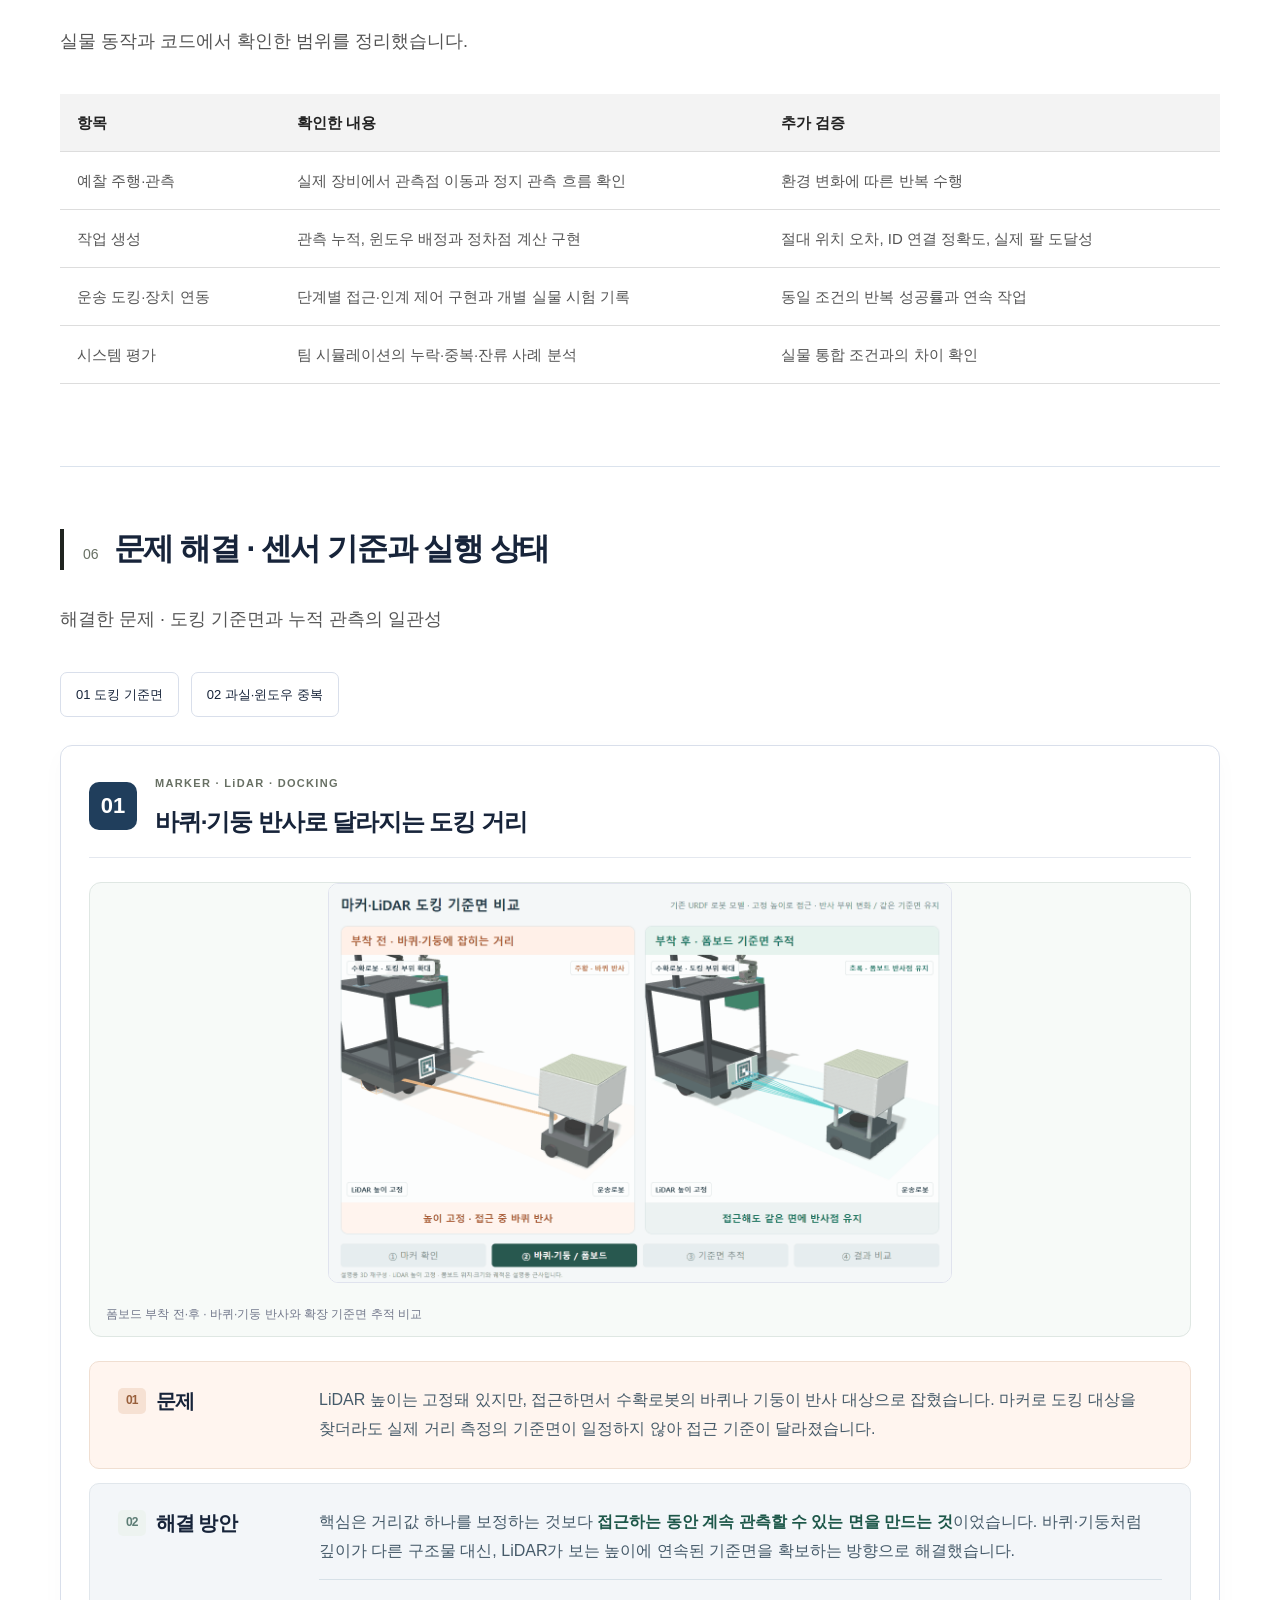
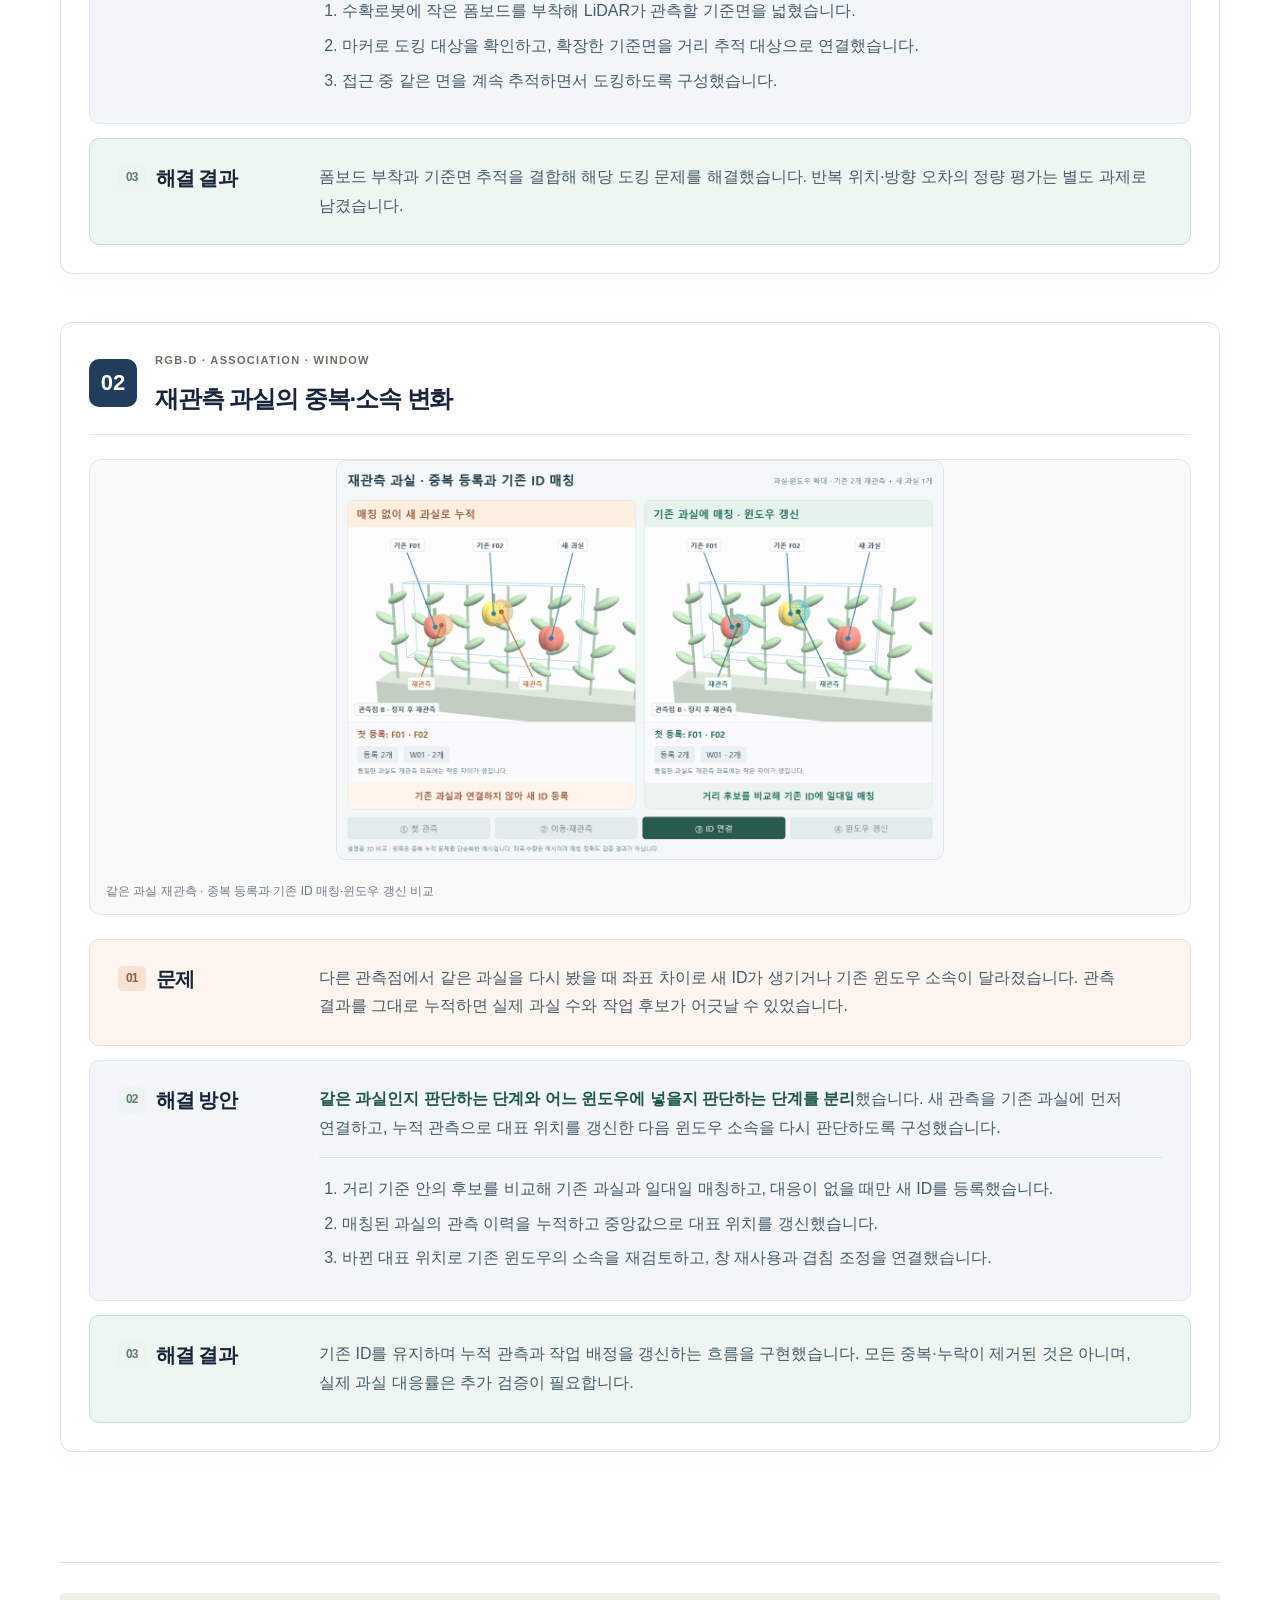
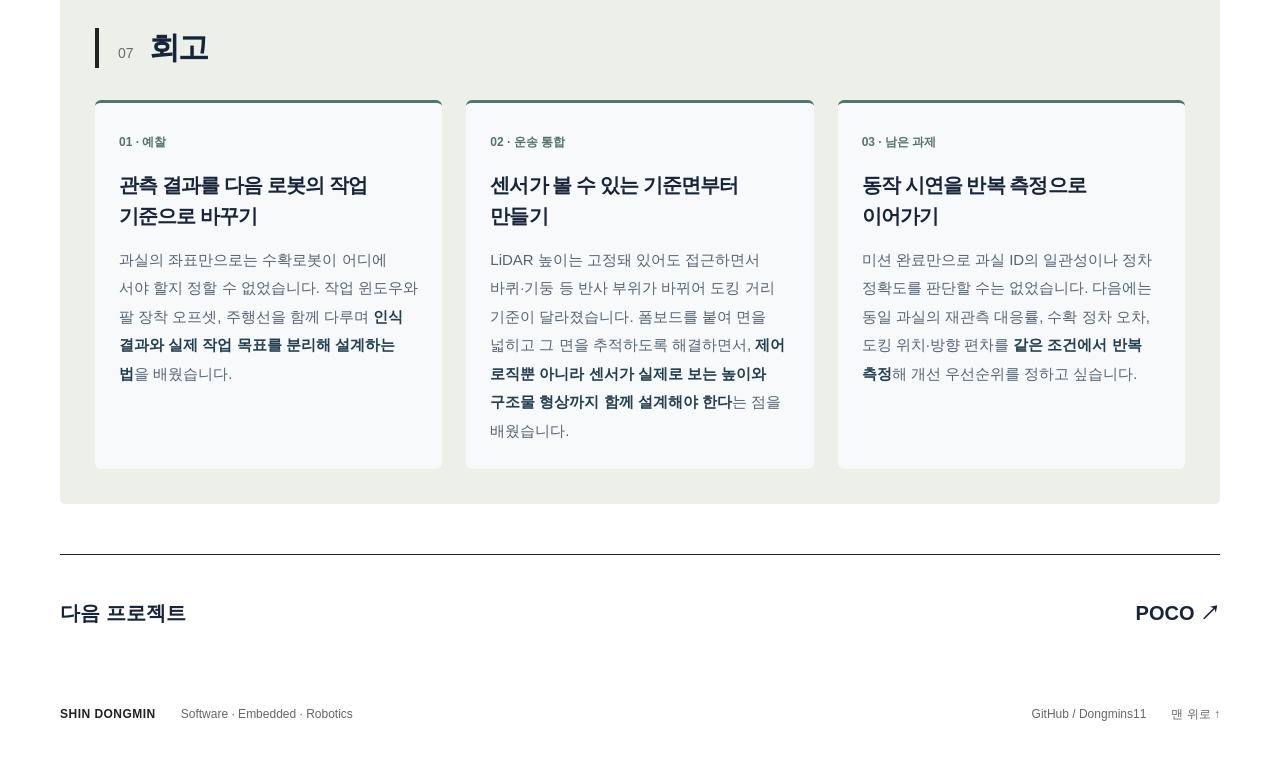
==== commit 1cbaa88b: "Present ManyFarm navigation with map comparison and route playback" ====
--- a/manyfarm/index.html
+++ b/manyfarm/index.html
@@ -1,6 +1,5 @@
 <!DOCTYPE html>
-
-<html lang="ko"><head><meta charset="utf-8"/><meta content="width=device-width,initial-scale=1" name="viewport"/><title>Many Farm | 신동민 · 예찰·운송 로봇 개발</title><meta content="예찰 작업 생성과 운송 로봇의 주행·도킹·인계 제어. Many Farm 프로젝트 상세 페이지 로컬 초안." name="description"/><link href="data:image/svg+xml,%3Csvg xmlns='http://www.w3.org/2000/svg' viewBox='0 0 64 64'%3E%3Crect width='64' height='64' rx='12' fill='%235369df'/%3E%3Ctext x='8' y='44' fill='white' font-family='Arial' font-size='30' font-weight='bold'%3Edm%3C/text%3E%3C/svg%3E" rel="icon"/><link href="style.css" rel="stylesheet"/><link href="redesign.css" rel="stylesheet"/><link href="pdf-button.css" rel="stylesheet"/><link href="home-refresh.css" rel="stylesheet"/><link href="manyfarm.css" rel="stylesheet"/><script defer="" src="preview.js"></script><style id="portfolio-evidence-style">
+<html lang="ko"><head><meta charset="utf-8"><meta content="width=device-width,initial-scale=1" name="viewport"><title>Many Farm | 신동민 · 예찰·운송 로봇 개발</title><meta content="예찰 작업 생성과 운송 로봇의 주행·도킹·인계 제어. Many Farm 프로젝트 상세 페이지 로컬 초안." name="description"><link href="data:image/svg+xml,%3Csvg%20xmlns='http://www.w3.org/2000/svg'%20viewBox='0%200%2064%2064'%3E%3Crect%20width='64'%20height='64'%20rx='12'%20fill='%235369df'/%3E%3Ctext%20x='8'%20y='44'%20fill='white'%20font-family='Arial'%20font-size='30'%20font-weight='bold'%3Edm%3C/text%3E%3C/svg%3E" rel="icon"><link href="style.css" rel="stylesheet"><link href="redesign.css" rel="stylesheet"><link href="pdf-button.css" rel="stylesheet"><link href="home-refresh.css" rel="stylesheet"><link href="manyfarm.css" rel="stylesheet"><script defer src="preview.js"></script><style id="portfolio-evidence-style">
 /* Portfolio case-study evidence layout */
 .evidence{margin:24px 0;min-width:0}.evidence img{display:block;width:100%;height:auto;max-height:570px;object-fit:contain;border:1px solid #e0e3ee;border-radius:10px;background:#f6f7f8}.evidence figcaption{font-size:12px;line-height:1.6;color:#72788b;margin-top:10px}.media-evidence,.scout-evidence{display:grid;grid-template-columns:1fr 1fr;gap:24px;align-items:start}.scout-evidence{grid-template-columns:.85fr 1.15fr}.role-strip{padding:16px 20px;margin:24px 0;background:#f0f2fb;border-left:3px solid #6779bc;color:#495777;font-size:14px;line-height:1.8}.mission-flow{list-style:none;display:flex;flex-wrap:wrap;gap:10px;padding:0;margin:24px 0;counter-reset:step}.mission-flow li{flex:1 1 125px;padding:16px;background:#f4f5f8;border:1px solid #e1e5ee;border-radius:8px;font-size:14px}.mission-flow li:before{counter-increment:step;content:counter(step,decimal-leading-zero);display:block;color:#687ab9;font-size:12px;margin-bottom:8px}#scout h3,#transport h3{margin-top:42px}#scout p,#transport p{line-height:1.9}details.architecture-proof,#scout details,#transport details{border:1px solid #dce1ed;border-radius:8px;padding:18px 22px;margin-top:26px}summary{cursor:pointer;font-weight:650}.case-nav{flex-wrap:wrap}.case-cover>.evidence{margin:0}.case-section{scroll-margin-top:140px}code{overflow-wrap:anywhere}@media(max-width:700px){.media-evidence,.scout-evidence{grid-template-columns:1fr;gap:8px}.mission-flow li{flex-basis:130px}.case-nav{gap:10px}.evidence img{max-height:480px}}@media print{#simulation iframe{display:none}.evidence img{max-height:340px}.media-evidence,.scout-evidence{grid-template-columns:1fr 1fr}}
 
@@ -31,30 +30,1407 @@
 .trouble-notes .reason-step p,.trouble-notes .reason-step ol{grid-column:2;margin-bottom:0}
 .trouble-notes .reason-step ol{margin-top:14px}
 @media(max-width:700px){.trouble-notes .reason-step{grid-template-columns:1fr;padding:22px;gap:12px}.trouble-notes .reason-step h4{grid-row:auto}.trouble-notes .reason-step p,.trouble-notes .reason-step ol{grid-column:1}.trouble-notes .reason-step ol{margin-top:0}}
-</style><style id="process-media-style">#overview .case-cover{display:flex;flex-direction:column;gap:24px}.process-media{display:grid;grid-template-columns:minmax(0,1fr);gap:28px;width:100%;align-items:start}.process-media .evidence{display:block;margin:0;padding:0;min-width:0;background:none}.process-media > .evidence:not(.real-process){width:min(100%,520px);justify-self:center}.process-media figcaption{display:block;width:100%;margin:10px 0 0;padding:0}.process-media .evidence img{max-height:none}.process-media video,.process-media .evidence img{display:block;width:100%;height:auto;aspect-ratio:16/9;object-fit:contain;background:#111827;border-radius:10px}.case-cover .case-data{width:100%}.case-cover .case-data dl{display:grid;grid-template-columns:1fr 1fr;gap:0 24px}@media(max-width:700px){.process-media{grid-template-columns:1fr;gap:20px}.case-cover .case-data dl{grid-template-columns:1fr}.site-header .pdf-save{white-space:nowrap}.process-media figcaption{font-size:13px;line-height:1.7}}@media print{.process-media video{display:none}}</style></head>
+</style><style id="process-media-style">#overview .case-cover{display:flex;flex-direction:column;gap:24px}.process-media{display:grid;grid-template-columns:minmax(0,1fr);gap:28px;width:100%;align-items:start}.process-media .evidence{display:block;margin:0;padding:0;min-width:0;background:none}.process-media > .evidence:not(.real-process){width:min(100%,520px);justify-self:center}.process-media figcaption{display:block;width:100%;margin:10px 0 0;padding:0}.process-media .evidence img{max-height:none}.process-media video,.process-media .evidence img{display:block;width:100%;height:auto;aspect-ratio:16/9;object-fit:contain;background:#111827;border-radius:10px}.case-cover .case-data{width:100%}.case-cover .case-data dl{display:grid;grid-template-columns:1fr 1fr;gap:0 24px}@media(max-width:700px){.process-media{grid-template-columns:1fr;gap:20px}.case-cover .case-data dl{grid-template-columns:1fr}.site-header .pdf-save{white-space:nowrap}.process-media figcaption{font-size:13px;line-height:1.7}}@media print{.process-media video{display:none}}</style><style id="navigation-style">#navigation .nav-stage{border:1px solid #dce4e8;border-radius:16px;padding:28px;margin-top:28px}#navigation .nav-stage header h3{font-size:26px;margin:14px 0 8px}#navigation .nav-stage header p{margin:0;color:#526372;line-height:1.7}#navigation .nav-tag{font-size:13px;font-weight:750;background:#e5f4ed;color:#226650;padding:6px 12px;border-radius:5px}#navigation .nav-research .nav-tag{background:#edf0f8;color:#596e9a}#navigation figure{margin:28px 0}#navigation figure img{display:block;width:100%;height:auto;border:1px solid #e0e5e9;border-radius:8px}#navigation figcaption{font-size:13px;color:#667584;line-height:1.65;margin-top:10px}#navigation .nav-pipeline{display:grid;grid-template-columns:repeat(5,minmax(0,1fr));list-style:none;padding:0;gap:12px;margin:24px 0}#navigation .nav-pipeline li{padding:17px 12px;background:#f0f6f3;border-top:3px solid #548c79;border-radius:4px}#navigation .nav-pipeline b,#navigation .nav-pipeline span{display:block}#navigation .nav-pipeline b{font-size:15px}#navigation .nav-pipeline span{font-size:13px;line-height:1.6;margin-top:8px;color:#5e6d78}#navigation .nav-contribution{display:flex;gap:18px;background:#f7f9fa;padding:18px;border-radius:8px;font-size:15px;line-height:1.7}#navigation .nav-contribution>b{white-space:nowrap;color:#226650}#navigation .nav-contribution p{margin:0}#navigation .nav-difference{display:grid;grid-template-columns:48px 1fr;gap:12px;font-size:15px;line-height:1.6;border-left:3px solid #6e80a4;padding:16px 20px;background:#f5f7fb}#navigation h4{font-size:22px;margin:32px 0 12px}#navigation .nav-settings{font-size:15px;color:#536675;line-height:1.8}#navigation .nav-settings>span{margin:0 12px}#navigation .nav-metrics{display:grid;grid-template-columns:repeat(3,minmax(0,1fr));gap:16px;margin:22px 0}#navigation .nav-metrics>div{padding:20px;background:#f3f6f8;border-radius:10px}#navigation .nav-metrics>div>span{font-size:14px;font-weight:650}#navigation .nav-metrics p{display:flex;align-items:baseline;gap:8px;margin:16px 0}#navigation .nav-metrics s{text-decoration:none;color:#7e8b98;font-size:20px}#navigation .nav-metrics i{font-style:normal;color:#9aa6ad}#navigation .nav-metrics strong{font-size:32px;color:#1c6b55}#navigation .nav-metrics small{font-size:14px;margin-left:3px}#navigation .nav-bars{display:grid;gap:6px}#navigation .nav-bars>*{height:6px;background:#b4c0cb;border-radius:5px}#navigation .nav-bars>b{background:#32836c}#navigation .nav-measurement{font-size:13px;color:#667584;line-height:1.8}#navigation .nav-code{display:flex;gap:20px;flex-wrap:wrap;font-size:14px;margin-top:20px}@media(max-width:760px){#navigation .nav-stage{padding:18px}#navigation .nav-stage header h3{font-size:22px}#navigation .nav-pipeline{grid-template-columns:repeat(2,minmax(0,1fr))}#navigation .nav-metrics{grid-template-columns:1fr}#navigation .nav-metrics>div{padding:16px}#navigation .nav-contribution{display:block}#navigation .nav-contribution p{margin-top:8px}#navigation .nav-map img{width:200%;max-width:none}#navigation .nav-map>a{display:block;overflow-x:auto}#navigation .nav-map figcaption:after{content:' 지도는 가로로 밀어 확인할 수 있습니다.'}}@media print{#navigation .nav-stage{break-inside:avoid;padding:18px}#navigation figure img{max-height:360px;object-fit:contain}#navigation .nav-metrics{grid-template-columns:repeat(3,1fr)}}
+#navigation .nav-final{border:2px solid #4c8a76;background:linear-gradient(180deg,#f1f8f4 0,#fff 260px);padding:32px}
+#navigation .nav-final header h3{font-size:32px;letter-spacing:-.04em}
+#navigation .nav-final .nav-tag{background:#245f4c;color:#fff}
+#navigation .nav-large-maps{display:grid;gap:18px}
+#navigation .nav-large-maps figure{margin:20px 0 0}
+#navigation .nav-large-maps img{width:100%;max-height:none}
+#navigation .nav-large-maps figure:nth-child(2){width:80%;justify-self:center}
+#navigation .nav-pipeline{margin-top:28px}
+#navigation .nav-research{border:0;border-top:1px solid #dce4e8;border-radius:0;padding:28px 0;background:none}
+#navigation .nav-research header h3{font-size:22px}
+#navigation .nav-rviz>a{display:block;overflow:hidden;border:1px solid #dce4e8;border-radius:10px}
+#navigation .nav-rviz>a{width:min(100%,820px);margin:auto}
+#navigation .nav-rviz img{width:200%;max-width:none;height:auto;margin-left:-100%;border:0;border-radius:0}
+@media(max-width:760px){#navigation .nav-final{padding:18px}#navigation .nav-final header h3{font-size:25px}#navigation .nav-large-maps figure:nth-child(2){width:100%}#navigation .nav-research{padding:22px 0}#navigation .nav-pipeline{gap:8px}}
+@media print{#navigation .nav-rviz img{height:auto;max-height:none;object-fit:contain}}
+</style><style id="navigation-story-style">
+#navigation .ns-brief{padding:30px 34px;background:#123f35;color:white;border-radius:14px;margin:26px 0}#navigation .ns-brief>span,#navigation .ns-core header>span,#navigation .ns-drive header>span{font-size:13px;font-weight:750;letter-spacing:.04em}#navigation .ns-brief>span{color:#a3d6c1}#navigation .ns-brief h3{font-size:32px;line-height:1.4;margin:12px 0 18px;color:white;letter-spacing:-.04em}#navigation .ns-brief p{font-size:16px;line-height:1.9;color:#e0eee7;margin:0}#navigation .ns-brief strong{color:white}
+#navigation .ns-decisions{display:grid;grid-template-columns:1fr 1fr;gap:24px;margin:28px 0}#navigation .ns-decisions article{padding:26px;border:1px solid #dce4e5;border-radius:12px}#navigation .ns-decisions article>span{font-size:13px;font-weight:700;color:#397360}#navigation .ns-decisions h3{font-size:23px;line-height:1.45;margin:12px 0}#navigation .ns-decisions p{font-size:16px;line-height:1.8;color:#50626f}#navigation .ns-change{display:grid;grid-template-columns:110px 1fr;gap:8px 14px;background:#f3f7f5;padding:18px;border-radius:8px;align-items:center}#navigation .ns-change small{font-size:13px;color:#65746c}#navigation .ns-change b{font-size:15px}#navigation .ns-change i{grid-column:1/-1;font-style:normal;color:#7c9c8e;text-align:center}
+#navigation .ns-core{margin:32px 0;border:2px solid #568773;border-radius:14px;padding:30px}#navigation .ns-core header>span,#navigation .ns-drive header>span{color:#36735a}#navigation .ns-core h3,#navigation .ns-drive h3{font-size:28px;line-height:1.45;margin:12px 0}#navigation .ns-core header p{font-size:16px;color:#50626f;line-height:1.7}#navigation .ns-example-head{display:flex;align-items:center;justify-content:space-between;gap:15px;margin-top:28px}#navigation .ns-example-head>b{font-size:15px}#navigation .ns-goals{display:flex;gap:8px}#navigation .ns-goals button{border:1px solid #b9cec3;background:white;color:#2d5948;border-radius:6px;padding:10px 16px;cursor:pointer;font:inherit;font-size:14px}#navigation .ns-goals button[aria-pressed=true]{background:#24634e;color:white;border-color:#24634e}#navigation .ns-goals button:focus-visible{outline:3px solid #df9745;outline-offset:3px}#navigation .ns-route{margin:16px 0}#navigation .ns-route figcaption{display:flex;justify-content:space-between;gap:12px;flex-wrap:wrap}#navigation .ns-route-stat{font-weight:700;color:#24634e}#navigation .ns-impact{display:grid;grid-template-columns:100px 1fr;gap:14px;padding:20px;background:#edf5ef;border-radius:8px;margin-top:24px}#navigation .ns-impact b{font-size:16px;color:#28634e}#navigation .ns-impact p{margin:0;font-size:16px;line-height:1.8}#navigation .ns-caption{font-size:13px;color:#687b85;line-height:1.8;margin-top:14px}
+#navigation .ns-drive{margin:38px 0}#navigation .ns-drive-grid{display:grid;grid-template-columns:1.05fr 1fr;gap:28px;align-items:center}#navigation .ns-drive-grid figure{margin:14px 0}#navigation .ns-drive-grid img{max-height:580px;object-fit:contain;background:#101715}#navigation .ns-drive-steps{list-style:none;padding:0;margin:0;display:grid;gap:12px}#navigation .ns-drive-steps li{padding:16px 20px;background:#f5f7f8;border-left:3px solid #729884;border-radius:5px}#navigation .ns-drive-steps b{font-size:17px}#navigation .ns-drive-steps p{font-size:15px;line-height:1.75;margin:8px 0}#navigation .ns-drive-steps small{font-size:12px;color:#557962}#navigation .ns-history{border-top:1px solid #dce4e5;padding:24px 0 10px}#navigation .ns-history>span{font-size:13px;color:#64727d}#navigation .ns-history p{font-size:15px;line-height:1.9;margin:8px 0}#navigation .ns-history b{margin-right:6px}#navigation .ns-history i{font-style:normal;margin:0 12px;color:#7b8e97}#navigation .ns-evidence{padding:20px 24px;background:#f7f9fa;border:1px solid #e0e6e8;border-radius:10px}#navigation .ns-evidence summary{font-size:17px;line-height:1.6}#navigation .ns-evidence summary span{font-size:12px;font-weight:400;color:#71828e;margin-left:16px}#navigation .ns-evidence .nav-research{border:0;margin:0;padding-top:0}
+@media(max-width:760px){#navigation .ns-brief{padding:24px}#navigation .ns-brief h3{font-size:26px}#navigation .ns-brief br{display:none}#navigation .ns-decisions,#navigation .ns-drive-grid{grid-template-columns:1fr;gap:16px}#navigation .ns-decisions article{padding:20px}#navigation .ns-core{padding:18px}#navigation .ns-core h3,#navigation .ns-drive h3{font-size:23px}#navigation .ns-example-head{align-items:flex-start;flex-direction:column}#navigation .ns-impact{grid-template-columns:1fr;gap:8px;padding:16px}#navigation .ns-change{grid-template-columns:90px 1fr;padding:14px;gap:8px}#navigation .ns-evidence{padding:16px}#navigation .ns-evidence summary span{display:block;margin:4px 0 0}#navigation .ns-drive-grid img{max-height:none}}
+@media print{#navigation .ns-goals{display:none}#navigation .ns-core,#navigation .ns-decisions article{break-inside:avoid}#navigation .ns-brief{print-color-adjust:exact}}
+</style><style id="navigation-results-style">
+#navigation #nav-results-summary{margin:26px 0 30px;padding:28px;background:#123f35;border-radius:14px;color:white}#navigation #nav-results-summary header>span{font-size:13px;color:#aad9c4;font-weight:700}#navigation #nav-results-summary h3{font-size:27px;color:white;margin:12px 0 22px;line-height:1.45}#navigation .nr-results{display:grid;grid-template-columns:repeat(3,minmax(0,1fr));gap:18px}#navigation .nr-results article{border-top:1px solid #578373;padding-top:18px}#navigation .nr-results span{font-size:13px;color:#bddace}#navigation .nr-results b{display:block;font-size:22px;margin:12px 0;color:white}#navigation .nr-results p{font-size:14px;line-height:1.7;margin:0;color:#dcebe4}#navigation #nav-integration-proof{border:1px solid #cbded2;border-radius:12px;padding:26px;margin:32px 0;background:#f5f9f6}#navigation #nav-integration-proof header>span,#navigation .nr-label{color:#48755e;font-size:13px;font-weight:700}#navigation #nav-integration-proof h3{font-size:24px;line-height:1.5;margin:12px 0 22px}#navigation #nav-integration-proof ol{display:grid;grid-template-columns:repeat(3,minmax(0,1fr));gap:16px;list-style:none;padding:0;margin:0}#navigation #nav-integration-proof li{padding:20px;background:white;border:1px solid #deebe2;border-radius:8px}#navigation #nav-integration-proof small,#navigation #nav-integration-proof strong,#navigation #nav-integration-proof li span{display:block}#navigation #nav-integration-proof strong{font-size:19px;margin:12px 0}#navigation #nav-integration-proof small,#navigation #nav-integration-proof li span{font-size:13px;color:#60796c}#navigation #nav-integration-proof>p{font-size:13px;line-height:1.8;color:#60716a;margin:18px 0 0}#navigation .nr-tuning{border-top:1px solid #dce4e5;padding:24px 0}#navigation .nr-tuning h4{margin-top:12px}#navigation #nav-rpp-media{max-width:850px;margin:24px auto}#navigation #nav-rpp-media img{max-height:400px;object-fit:contain}#navigation .ns-core{margin-top:24px}
+@media(max-width:760px){#navigation .nr-results,#navigation #nav-integration-proof ol{grid-template-columns:1fr;gap:14px}#navigation #nav-results-summary,#navigation #nav-integration-proof{padding:20px}#navigation #nav-results-summary h3{font-size:24px}#navigation .nr-results b{font-size:21px;margin:8px 0}#navigation #nav-integration-proof h3{font-size:22px}}
+</style><style id="navigation-media-style">
+#navigation .nm-evidence{margin:30px 0;padding:26px;border:1px solid #d7e3dd;border-radius:14px}#navigation #nav-personal-media{border-top:4px solid #34785b}#navigation #nav-team-media{border-top:4px solid #667ca5;background:#fafbfd}#navigation .nm-evidence header>span{font-size:13px;font-weight:750;color:#527264}#navigation .nm-evidence h3{font-size:27px;line-height:1.5;margin:10px 0 24px}#navigation .nm-row{display:grid;grid-template-columns:minmax(0,1.1fr) minmax(0,1fr);gap:30px;align-items:center}#navigation .nm-row+.nm-row{border-top:1px solid #e0e7e3;margin-top:30px;padding-top:30px}#navigation .nm-clip{margin:0}#navigation .nm-clip video{display:block;width:100%;max-height:540px;object-fit:contain;background:#121c19;border-radius:10px}#navigation .nm-label{font-size:13px;color:#4b7a63;font-weight:700}#navigation .nm-copy h4{font-size:23px;line-height:1.5;margin:10px 0 16px}#navigation .nm-copy p{font-size:16px;line-height:1.8;margin:0 0 18px}#navigation .nm-record{padding:20px;background:#edf5ef;border-radius:8px;display:grid;gap:10px}#navigation .nm-record b{font-size:19px;color:#23563f}#navigation .nm-record small,#navigation .nm-record span{font-size:13px;color:#587064}#navigation .nm-copy .nm-note{font-size:12px;line-height:1.8;color:#71818a;margin:14px 0 0}#navigation .nm-log{border:1px solid #d2deec;border-radius:9px;background:#f0f4fa;overflow:hidden}#navigation .nm-log>div{display:flex;justify-content:space-between;gap:10px;padding:12px 16px;background:#dde7f3;font-size:13px;font-weight:700}#navigation .nm-log pre{white-space:pre-wrap;overflow-wrap:anywhere;font-size:13px;line-height:1.7;padding:18px;margin:0;background:transparent;color:#244660}#navigation .nm-log>b{display:block;padding:12px 16px;border-top:1px solid #d2deec;font-size:13px;color:#366250}#navigation .nm-tuning-row{display:grid;grid-template-columns:minmax(0,.65fr) minmax(0,1.5fr);gap:26px;align-items:center}#navigation .nm-tuning-row .nav-metrics{grid-template-columns:1fr;margin:0}#navigation .nm-tuning-row figure{margin:0}#navigation .nm-tuning-row .nav-metrics>div{padding:16px}#navigation .nm-tuning-row .nav-metrics p{margin:10px 0}#navigation .nm-tuning-row .nav-metrics strong{font-size:27px}
+@media(max-width:760px){#navigation .nm-evidence{padding:18px}#navigation .nm-evidence h3{font-size:23px}#navigation .nm-row,#navigation .nm-tuning-row{grid-template-columns:1fr;gap:20px}#navigation .nm-copy h4{font-size:21px}#navigation .nm-clip video{max-height:520px}#navigation .nm-log>div{flex-wrap:wrap}#navigation .nm-tuning-row>div:last-child{grid-row:1}}
+@media print{#navigation .nm-clip video{max-height:340px}#navigation .nm-row{break-inside:avoid}}
+</style><style id="compact-motion-media">
+#navigation .nm-row{grid-template-columns:minmax(0,.8fr) minmax(0,1fr);gap:26px}
+#navigation .nm-clip{width:100%;max-width:390px;justify-self:center}
+#navigation .nm-clip video{max-height:360px}
+.case-section img[src$=".gif"]{width:auto!important;max-width:100%!important;max-height:400px!important;object-fit:contain;display:block;margin-left:auto;margin-right:auto}
+@media(max-width:760px){#navigation .nm-row{grid-template-columns:1fr}#navigation .nm-clip{max-width:320px}#navigation .nm-clip video{max-height:320px}.case-section img[src$=".gif"]{max-height:300px!important}}
+</style><style id="map-space-style">#map-space-comparison{margin:22px 0}.map-space-grid{display:grid;grid-template-columns:1fr 1fr;gap:18px}#navigation .map-space-grid figure{margin:0;min-width:0;border:1px solid #dce4e9;border-radius:10px;overflow:hidden;background:#f7f9fa}#navigation .map-space-grid h4{font-size:19px;margin:16px 18px}#navigation .map-space-grid img{width:100%;height:auto;max-height:none;border:0;border-radius:0}#navigation .map-space-grid figcaption{font-size:13px;margin:12px 18px 16px}.map-space-note{font-size:12px;line-height:1.8;color:#657785}.map-route-example{margin-top:22px;border-top:1px solid #dce4e9;padding-top:16px}.map-route-example summary{cursor:pointer;font-size:14px;color:#567080}@media(max-width:760px){.map-space-grid{grid-template-columns:1fr}.map-space-grid figure h4{font-size:18px}}</style><style id="route-demo-style">#route-demo-controls{margin-top:24px}.rd-goals{display:flex;flex-wrap:wrap;gap:8px}.rd-goals button{font:inherit;font-size:14px;padding:9px 14px;border:1px solid #cbded5;background:white;border-radius:7px;cursor:pointer}.rd-goals button[aria-pressed=true]{background:#185d4d;color:white;border-color:#185d4d}.rd-steps{display:flex;flex-wrap:wrap;gap:10px;list-style:none;padding:0;margin:18px 0 12px}.rd-steps li{font-size:14px;padding:8px 12px;background:#f1f4f5;border-radius:6px;color:#647789}.rd-steps li.current{background:#e0f1e9;color:#185d4d;font-weight:750}#rd-result{min-height:25px;font-size:15px;font-weight:650;color:#185d4d}.rd-map svg{display:block;width:100%;height:auto}@media(max-width:760px){.rd-steps{gap:6px}.rd-steps li{font-size:12px;padding:7px}.rd-goals button{font-size:13px}}
+.rd-steps li[data-rd-step="3"].current{background:#e2eefb;color:#1e65a5}#rd-follow{border-color:#6a94bb;color:#235d8b}.rd-robot{filter:drop-shadow(0px 2px 3px #ffffff)}</style></head>
 <body><a class="skip" href="#main">본문으로 이동</a><header class="site-header"><a aria-label="신동민 포트폴리오 홈" class="wordmark" href="../index.html">dm<span>.</span></a><nav aria-label="주 메뉴"><a href="../index.html#about">About me</a><a href="../index.html#completed-projects">Projects</a><a href="../index.html#journey">Experience</a><a class="nav-git" href="https://github.com/Dongmins11" rel="noopener noreferrer" target="_blank">GitHub</a><a class="pdf-save" href="assets/home/Shin-Dongmin-Portfolio.pdf" id="print-page" rel="noopener" target="_blank">포트폴리오 PDF ↗</a></nav></header>
 <main class="wrap" id="main"><div class="case-top" id="top"><p class="breadcrumb"><a href="../index.html#main-project">Projects</a> / Many Farm</p><p class="eyebrow">ROBOTICS / SMART FARM</p><h1>Many Farm</h1><p class="case-subtitle">다중 로봇 협업 스마트팜</p><p class="case-lead">예찰·수확·운송·선별을 연결하는 7인 협업 프로젝트입니다. 예찰의 주행·정지 관측·수확 작업 생성을 담당하고, 후반 운송 개발을 이어받아 경로 주행·정밀 도킹·인계·하역·복귀를 통합했습니다.</p><div class="actions"><a class="button" href="#scout">예찰 구현 보기</a><a class="button secondary" href="#transport">운송 구현 보기</a><a class="button secondary" href="#simulation">3D 공정 보기</a><a class="button secondary" href="https://github.com/Dongmins11/ManyFarm">프로젝트 저장소 ↗</a></div></div>
-<nav aria-label="프로젝트 목차" class="case-nav"><a href="#overview">01 개요</a><a href="#scout">02 예찰</a><a href="#transport">03 운송</a><a href="#simulation">3D 공정</a><a href="#results">04 검증</a><a href="#troubleshooting">05 문제 해결</a><a href="#reflection">06 회고</a></nav>
-<section class="case-section" id="overview"><div class="section-title"><span>01</span><h2>프로젝트 개요</h2></div><div class="case-cover"><div class="process-media"><figure class="evidence real-process"><video aria-label="ManyFarm 실물 전체 공정 영상" controls="" id="real-process-video" loop="" playsinline="" poster="assets/home/real.jpg" preload="metadata"><source src="assets/portfolio/full-process.mp4" type="video/mp4"/></video><figcaption>실물 전체 공정 · 예찰 → 수확 → 운송 → 선별<br/><a href="https://youtu.be/r52cahu3Ylk" rel="noopener" style="display:inline-block;margin-top:6px;font-weight:650;color:#3858a0" target="_blank">YouTube에서 보기 ↗</a></figcaption></figure><figure class="evidence"><img alt="Isaac Sim · 다중 로봇 가상 농장" loading="lazy" src="assets/portfolio/simulation-overview-10s.gif"/><figcaption>Isaac Sim · 다중 로봇 가상 농장</figcaption></figure></div><div class="case-data"><dl><div><dt>프로젝트</dt><dd>예찰·수확·운송·선별 협업 시스템</dd></div><div><dt>개발 인원</dt><dd>7명 · 팀 프로젝트</dd></div><div><dt>담당 역할</dt><dd>예찰 관측·작업 생성, 후반 운송 주행·도킹·인계 통합</dd></div><div><dt>기여 범위</dt><dd>관측을 작업 영역·정차 위치로 변환하고 이동·장치 동작 연결</dd></div><div><dt>공동 설계</dt><dd>초기 수확 로봇 요구사항·FSM·구성요소 설계</dd></div><div><dt>팀 구현</dt><dd>인식 모델 학습, 수확팔·기구, 관제, 선별 및 시뮬레이션</dd></div></dl></div></div><div class="case-stack"><span>TECH STACK</span><ul class="tags"><li>Python</li><li>ROS 2 Jazzy</li><li>Nav2 · FollowPath</li><li>TF2</li><li>RGB-D</li><li>LiDAR</li><li>FSM</li><li>Action / Service</li></ul></div><div class="two-col"><div><h3>개발 배경과 목표</h3><p>과실을 찾는 것에서 끝나지 않고, 수확 로봇이 어디에서 작업하고 운송 로봇이 언제 접근할지 연결해야 했습니다. 여러 로봇이 각자의 역할과 완료 조건에 따라 작업을 이어가도록 구성했습니다.</p></div><div><h3>담당 범위</h3><p>예찰의 주행·정지 관측·작업 생성을 담당했습니다. 운송은 초기 개발 이후 주행·도킹·인계 통합을 이어받아 목적지 접근부터 배출·복귀까지 연결했습니다.</p></div></div>
-<div aria-label="관제가 예찰, 수확, 운송, 선별의 작업 요청과 상태를 연결하는 시스템" class="diagram robot-system"><div class="bus"><strong>관제 · 작업 요청과 상태 연결</strong><small>팀 담당 / 각 로봇의 요청·진행·결과 연동</small></div><div class="nodes"><div class="node own"><b>예찰</b><small class="scope">직접 담당</small><br/><small>정지 관측<br/>작업 영역·정차점 생성</small></div><div class="node"><b>수확</b><small class="scope">팀 담당 · 초기 설계 공동 참여</small><br/><small>대상 재인식<br/>팔 동작·수확</small></div><div class="node own"><b>운송</b><small class="scope">후반 통합 담당</small><br/><small>주행·도킹<br/>인계·배출·복귀</small></div><div class="node"><b>선별</b><small class="scope">팀 담당</small><br/><small>과실 인식<br/>색상별 분류</small></div></div><p class="legend">진한 테두리: 개인 담당 영역. 실제 요청과 상태는 관제를 통해 연결됩니다.</p></div>
-<p class="fine">초기 수확 로봇의 요구사항·FSM·구성요소 설계에 공동 참여했으며, 운송은 초기 개발 이후 주행·도킹·인계 통합을 이어받았습니다. 인식 모델 학습, 로봇팔·기구 설계, 관제 및 선별 시스템은 팀원들과 역할을 나누어 개발했습니다.</p><details class="architecture-proof"><summary>전체 시스템 아키텍처</summary><figure class="evidence"><img alt="웹 관제 · ROS 2 공통 인터페이스 · 실물·시뮬레이션" loading="lazy" src="assets/portfolio/architecture.png"/><figcaption>웹 관제 · ROS 2 공통 인터페이스 · 실물·시뮬레이션</figcaption></figure></details></section>
-<div id="implementation"></div><section class="case-section" id="scout"><div class="section-title"><span>02</span><h2>예찰 · 관측을 수확 작업으로</h2></div>
+<nav aria-label="프로젝트 목차" class="case-nav"><a href="#overview">01 개요</a><a href="#navigation">02 주행</a><a href="#scout">03 예찰</a><a href="#transport">04 운송</a><a href="#simulation">3D 공정</a><a href="#results">05 검증</a><a href="#troubleshooting">06 문제 해결</a><a href="#reflection">07 회고</a></nav>
+<section class="case-section" id="overview"><div class="section-title"><span>01</span><h2>프로젝트 개요</h2></div><div class="case-cover"><div class="process-media"><figure class="evidence real-process"><video aria-label="ManyFarm 실물 전체 공정 영상" controls="" id="real-process-video" loop="" playsinline="" poster="assets/home/real.jpg" preload="metadata"><source src="assets/portfolio/full-process.mp4" type="video/mp4"></source></video><figcaption>실물 전체 공정 · 예찰 → 수확 → 운송 → 선별<br><a href="https://youtu.be/r52cahu3Ylk" rel="noopener" style="display:inline-block;margin-top:6px;font-weight:650;color:#3858a0" target="_blank">YouTube에서 보기 ↗</a></figcaption></figure><figure class="evidence"><img alt="Isaac Sim · 다중 로봇 가상 농장" loading="lazy" src="assets/portfolio/simulation-overview-10s.gif"><figcaption>Isaac Sim · 다중 로봇 가상 농장</figcaption></figure></div><div class="case-data"><dl><div><dt>프로젝트</dt><dd>예찰·수확·운송·선별 협업 시스템</dd></div><div><dt>개발 인원</dt><dd>7명 · 팀 프로젝트</dd></div><div><dt>담당 역할</dt><dd>예찰 관측·작업 생성, 후반 운송 주행·도킹·인계 통합</dd></div><div><dt>기여 범위</dt><dd>관측을 작업 영역·정차 위치로 변환하고 이동·장치 동작 연결</dd></div><div><dt>공동 설계</dt><dd>초기 수확 로봇 요구사항·FSM·구성요소 설계</dd></div><div><dt>팀 구현</dt><dd>인식 모델 학습, 수확팔·기구, 관제, 선별 및 시뮬레이션</dd></div></dl></div></div><div class="case-stack"><span>TECH STACK</span><ul class="tags"><li>Python</li><li>ROS 2 Jazzy</li><li>Nav2 · FollowPath</li><li>TF2</li><li>RGB-D</li><li>LiDAR</li><li>FSM</li><li>Action / Service</li></ul></div><div class="two-col"><div><h3>개발 배경과 목표</h3><p>과실을 찾는 것에서 끝나지 않고, 수확 로봇이 어디에서 작업하고 운송 로봇이 언제 접근할지 연결해야 했습니다. 여러 로봇이 각자의 역할과 완료 조건에 따라 작업을 이어가도록 구성했습니다.</p></div><div><h3>담당 범위</h3><p>예찰의 주행·정지 관측·작업 생성을 담당했습니다. 운송은 초기 개발 이후 주행·도킹·인계 통합을 이어받아 목적지 접근부터 배출·복귀까지 연결했습니다.</p></div></div>
+<div aria-label="관제가 예찰, 수확, 운송, 선별의 작업 요청과 상태를 연결하는 시스템" class="diagram robot-system"><div class="bus"><strong>관제 · 작업 요청과 상태 연결</strong><small>팀 담당 / 각 로봇의 요청·진행·결과 연동</small></div><div class="nodes"><div class="node own"><b>예찰</b><small class="scope">직접 담당</small><br><small>정지 관측<br>작업 영역·정차점 생성</small></div><div class="node"><b>수확</b><small class="scope">팀 담당 · 초기 설계 공동 참여</small><br><small>대상 재인식<br>팔 동작·수확</small></div><div class="node own"><b>운송</b><small class="scope">후반 통합 담당</small><br><small>주행·도킹<br>인계·배출·복귀</small></div><div class="node"><b>선별</b><small class="scope">팀 담당</small><br><small>과실 인식<br>색상별 분류</small></div></div><p class="legend">진한 테두리: 개인 담당 영역. 실제 요청과 상태는 관제를 통해 연결됩니다.</p></div>
+<p class="fine">초기 수확 로봇의 요구사항·FSM·구성요소 설계에 공동 참여했으며, 운송은 초기 개발 이후 주행·도킹·인계 통합을 이어받았습니다. 인식 모델 학습, 로봇팔·기구 설계, 관제 및 선별 시스템은 팀원들과 역할을 나누어 개발했습니다.</p><details class="architecture-proof"><summary>전체 시스템 아키텍처</summary><figure class="evidence"><img alt="웹 관제 · ROS 2 공통 인터페이스 · 실물·시뮬레이션" loading="lazy" src="assets/portfolio/architecture.png"><figcaption>웹 관제 · ROS 2 공통 인터페이스 · 실물·시뮬레이션</figcaption></figure></details></section>
+<div id="implementation"></div><section class="case-section" id="navigation">
+<div class="section-title"><span>02</span><h2>주행 · 작업 위치까지 연결하는 그래프 경로</h2></div>
+<p class="section-intro">GeoJSON · Dijkstra · ROS 2 Action · Nav2 FollowPath / RPP</p>
+<article class="ns-core"><header><span>직접 구현 · RouteGraph.plan()</span><h3>GeoJSON·Dijkstra 기반 경로 생성기 구현</h3><p>목표를 선택하면, 같은 GeoJSON에서 목표까지 이어지는 간선과 주행 좌표가 달라집니다.</p></header>
+<div id="route-demo-controls"><div class="rd-goals" role="group" aria-label="경로 생성 목표 선택"><button type="button" data-rd-goal="0">작업점 A</button><button type="button" data-rd-goal="1">작업점 B</button><button type="button" data-rd-goal="2">선별장 접근점</button><button type="button" id="rd-replay">↻ 다시 보기</button><button id="rd-follow" type="button">▶ 경로 추종 재생</button></div><ol class="rd-steps"><li data-rd-step="0">① 시작·목표</li><li data-rd-step="1">② 간선 선택</li><li data-rd-step="2">③ Path 생성</li><li data-rd-step="3">④ 경로 추종 재생</li></ol><p id="rd-result" aria-live="polite"></p></div><div id="map-space-comparison"><div class="map-space-grid"><figure><h4>실제 지도 + GeoJSON</h4><div class="rd-map"><svg viewbox="0 0 1400 720" role="img" aria-label="GeoJSON 지도 위의 목표별 경로 생성 과정"><image href="assets/navigation/geojson-map-matched.png" x="0" y="0" width="1400" height="720" preserveaspectratio="none"></image><g class="rd-overlay"></g></svg></div><figcaption>S: 시작 · G: 목표 · 초록선: 선택 경로 · 점: 보간 좌표</figcaption></figure><figure><h4>3D 탑뷰 · 경로 추종 재생</h4><div class="rd-map"><svg viewbox="0 0 1400 720" role="img" aria-label="3D 탑뷰 위의 목표별 경로 생성 과정"><image href="assets/navigation/geojson-3d-topview.png" x="0" y="0" width="1400" height="720" preserveaspectratio="none"></image><g class="rd-overlay"></g></svg></div><figcaption>초록: 생성 경로 · 파랑: 이동 완료 구간 · 로봇: 현재 위치</figcaption></figure></div><p class="map-space-note">실제 코드로 계산한 경로를 로봇 표시가 따라가는 설명용 재생입니다. ROS·RPP 제어 및 물리 시뮬레이션을 실행하거나 실물 주행을 재현한 것은 아닙니다.</p></div><div class="ns-impact"><b>구현 결과</b><p>목표마다 새 노드를 추가하지 않아도 <strong>간선 중간까지 경로를 만들고, 목표 yaw를 포함한 주행 명령</strong>으로 연결할 수 있게 했습니다.</p></div>
+<details class="map-route-example" hidden="hidden"><summary>목표별 경로 계산 예시 · 별도 테스트 맵</summary><div class="ns-example-head"><b>같은 그래프 · 다른 작업 목표</b><div aria-label="경로 계산 예시 선택" class="ns-goals" role="group"><button aria-pressed="true" data-route="a" type="button">목표 A</button><button aria-pressed="false" data-route="b" type="button">목표 B</button></div></div>
+<figure class="ns-route"><a href="assets/navigation/route-goal-a.png" id="ns-route-link" target="_blank"><img alt="작업 목표 A까지 실제 RouteGraph 코드로 계산한 경로" id="ns-route-image" src="assets/navigation/route-goal-a.png"></a><figcaption><span class="ns-route-stat">목표 A · 2.465 m</span><span>초록선: 계산 경로 · 작은 점: Path 보간 · 주황점: 작업 목표</span></figcaption></figure>
+<p class="ns-caption">저장소의 실물 PGM·GeoJSON과 RouteGraph 코드로 계산한 예시입니다. 실측 궤적이나 교통 예약을 나타내지 않습니다.</p>
+</details></article>
+<article class="nr-tuning"><p class="nr-label">Gazebo 주행 튜닝 결과 · 초기 R&amp;D</p><h4>RPP · Goal Checker 튜닝</h4>
+<p class="nav-settings">Lookahead <b>0.30 → 0.15 m</b><span>·</span> 목표 위치 허용값 <b>0.25 → 0.03 m</b></p>
+<div class="nm-tuning-row"><div><div class="nav-metrics">
+<div><span>횡방향 평균 절대 오차</span><p><s>1.49</s><i>→</i><strong>0.84<small>cm</small></strong></p><div class="nav-bars"><span style="width:100%"></span><b style="width:56.4%"></b></div></div>
+<div><span>최종 위치 오차</span><p><s>24.08</s><i>→</i><strong>2.75<small>cm</small></strong></p><div class="nav-bars"><span style="width:100%"></span><b style="width:11.4%"></b></div></div>
+</div>
+</div><div><figure><a href="assets/navigation/rviz-10006.png" target="_blank"><img alt="시험 당시 기록한 기준 경로와 로봇 궤적, 시간에 따른 횡방향 오차 원본 그래프" loading="lazy" src="assets/navigation/rviz-10006.png"></a><figcaption>시험 기록 · 주행 궤적과 횡방향 오차</figcaption></figure>
+</div></div><p class="nav-measurement">위치 오차 비교 · Gazebo·추정 TF / 기준 1회 → 튜닝 5회 평균. 시작 조건과 복수 설정에 차이가 있습니다.</p>
+</article><div class="ns-history"><span>초기 시험과 최종 구현</span><p><b>초기</b> Route Server의 ComputeRoute 시험 <i>→</i> <b>최종</b> 자체 RouteGraph.plan() + Nav2 FollowPath</p></div>
+<details class="ns-evidence"><summary>초기 Route Server · RViz 원본 화면</summary><p class="ns-caption">ComputeRoute 기반 초기 시험 화면입니다. 최종 경로 생성은 자체 RouteGraph.plan()을 사용합니다.</p><article class="nav-stage nav-research">
+<figure class="nav-rviz"><a href="assets/navigation/rviz-10005.png" target="_blank"><img alt="초기 Gazebo 시험 환경과 RViz의 그래프 경로·비용지도 원본 화면" loading="lazy" src="assets/navigation/rviz-10005.png"></a><figcaption>초기 RViz · 그래프·비용지도 확대 / 클릭하면 Gazebo 포함 원본</figcaption></figure>
+</article></details>
+<p class="nav-code"><a href="https://github.com/Dongmins11/ManyFarm/tree/main/farm_project/robot/ros_ws/src/farm_navigation/farm_navigation" rel="noopener" target="_blank">주행 구현 코드 ↗</a><a href="https://github.com/Dongmins11/ManyFarm/tree/main/farm_project/robot/config/maps/many_farm" rel="noopener" target="_blank">지도·GeoJSON ↗</a></p><img alt="" hidden="" id="ns-route-b-cache" src="assets/navigation/route-goal-b.png" style="display:none!important"></section><section class="case-section" id="scout"><div class="section-title"><span>03</span><h2>예찰 · 관측을 수확 작업으로</h2></div>
 <p class="section-intro">정지 관측 결과를 누적해 작업 윈도우와 수확로봇 정차점을 생성했습니다.</p>
 <div class="role-strip">구현 · 경로 주행 → 정지 관측 → 윈도우·정차점 생성 → 복귀</div>
-<div class="scout-evidence" id="demo"><figure class="evidence"><img alt="실물 예찰 영상 · 윈도우와 흰선 정차점은 관측 타이밍에 맞춘 설명 오버레이" loading="lazy" src="assets/portfolio/scout-real.gif"/><figcaption>실물 예찰 영상 · 윈도우와 흰선 정차점은 관측 타이밍에 맞춘 설명 오버레이</figcaption></figure><div><figure class="evidence"><img alt="저장된 카메라 관측 이미지" loading="lazy" src="assets/portfolio/scout-observation.png"/><figcaption>저장된 카메라 관측 이미지</figcaption></figure><figure class="evidence"><img alt="관측 과실을 묶은 작업 윈도우 결과" loading="lazy" src="assets/portfolio/scout-windows.png"/><figcaption>관측 과실을 묶은 작업 윈도우 결과</figcaption></figure></div></div>
+<div class="scout-evidence" id="demo"><figure class="evidence"><img alt="실물 예찰 영상 · 윈도우와 흰선 정차점은 관측 타이밍에 맞춘 설명 오버레이" loading="lazy" src="assets/portfolio/scout-real.gif"><figcaption>실물 예찰 영상 · 윈도우와 흰선 정차점은 관측 타이밍에 맞춘 설명 오버레이</figcaption></figure><div><figure class="evidence"><img alt="저장된 카메라 관측 이미지" loading="lazy" src="assets/portfolio/scout-observation.png"><figcaption>저장된 카메라 관측 이미지</figcaption></figure><figure class="evidence"><img alt="관측 과실을 묶은 작업 윈도우 결과" loading="lazy" src="assets/portfolio/scout-windows.png"><figcaption>관측 과실을 묶은 작업 윈도우 결과</figcaption></figure></div></div>
 <ol class="mission-flow"><li>GeoJSON 경로 이동</li><li>관측점 정차·방향 정렬</li><li>RGB-D·자세 확보</li><li>관측 결과 누적</li><li>작업 결과 전달</li></ol>
 <div class="callout"><strong>과실 위치 ≠ 수확로봇의 정차 위치</strong><p>팔 장착 오프셋을 반영해 주행선 위 정차점을 계산합니다. 수확로봇은 도착 후 과실을 다시 인식합니다.</p></div>
-<figure class="evidence"><img alt="윈도우 중심 → 정차 목표 계산 → 관제 전달 → 수확로봇 이동 · 동작 원리를 설명하는 애니메이션" loading="lazy" src="assets/portfolio/harvest-window-goal.gif"/><figcaption>윈도우 중심 → 정차 목표 계산 → 관제 전달 → 수확로봇 이동 · 동작 원리를 설명하는 애니메이션</figcaption></figure>
-<p class="scope-note">Vision 팀의 인식 결과를 활용해 관측 실행·작업 생성 로직을 구현했습니다.</p></section><section class="case-section" id="transport"><div class="section-title"><span>03</span><h2>운송 · 주행부터 도킹·인계까지</h2></div>
+<figure class="evidence"><img alt="윈도우 중심 → 정차 목표 계산 → 관제 전달 → 수확로봇 이동 · 동작 원리를 설명하는 애니메이션" loading="lazy" src="assets/portfolio/harvest-window-goal.gif"><figcaption>윈도우 중심 → 정차 목표 계산 → 관제 전달 → 수확로봇 이동 · 동작 원리를 설명하는 애니메이션</figcaption></figure>
+<p class="scope-note">Vision 팀의 인식 결과를 활용해 관측 실행·작업 생성 로직을 구현했습니다.</p></section><section class="case-section" id="transport"><div class="section-title"><span>04</span><h2>운송 · 주행부터 도킹·인계까지</h2></div>
 <p class="section-intro">후반 운송 개발을 이어받아 목적지 접근·도킹·인계·하역·복귀를 연결했습니다.</p>
-<div class="role-strip">구현 · 경로 주행 → 정밀 도킹 → 인계·하역 → 복귀</div>
-<div class="media-evidence"><figure class="evidence"><img alt="실물 운송 · 수확로봇 접근과 인계" loading="lazy" src="assets/portfolio/handoff-real.gif"/><figcaption>실물 운송 · 수확로봇 접근과 인계</figcaption></figure><figure class="evidence"><img alt="실물 운송 · 선별장 하역" loading="lazy" src="assets/portfolio/unload-real.gif"/><figcaption>실물 운송 · 선별장 하역</figcaption></figure></div>
-<h3>마커·LiDAR 정밀 도킹</h3><div class="docking-visual" id="docking-visual"><div class="visual-heading"><span>MARKER × LiDAR</span><h4>폼보드로 넓힌 기준면을 마커·LiDAR로 추적합니다.</h4></div><div class="docking-pair"><figure class="evidence"><img alt="실물 배치 · 왼쪽 운송로봇, 오른쪽 수확로봇과 전면 마커" loading="lazy" src="assets/portfolio/docking-real.JPEG"/><figcaption>실물 배치 · 왼쪽 운송로봇, 오른쪽 수확로봇과 전면 마커</figcaption></figure><figure class="evidence"><img alt="PPT 설명 애니메이션 · 마커와 LiDAR 기준면을 연결해 저속 접근" loading="lazy" src="assets/portfolio/lidar-target-docking.gif"/><figcaption>PPT 설명 애니메이션 · 마커와 LiDAR 기준면을 연결해 저속 접근</figcaption></figure></div><div class="sensor-legend"><div><b>01 · 마커</b><p>도킹할 대상과 기준면 선택</p></div><div><b>02 · LiDAR</b><p>폼보드로 넓힌 면의 거리 확인</p></div><div><b>03 · 도킹 제어</b><p>같은 면을 추적하며 접근·정지</p></div></div></div>
-<h3>준비·인계 완료를 확인하는 FSM</h3><ol class="mission-flow"><li>1차 접근</li><li>수확 측 준비 대기</li><li>최종 도킹·덮개 열기</li><li>인계 완료 대기</li><li>덮개 닫기·이격</li></ol>
+<div class="role-strip">구현 · 경로 주행 → ArUco 정밀 주행 → LiDAR 최종 도킹 → 인계·하역 → 복귀</div>
+<div class="media-evidence"><figure class="evidence"><img alt="실물 운송 · 수확로봇 접근과 인계" loading="lazy" src="assets/portfolio/handoff-real.gif"><figcaption>실물 운송 · 수확로봇 접근과 인계</figcaption></figure><figure class="evidence"><img alt="실물 운송 · 선별장 하역" loading="lazy" src="assets/portfolio/unload-real.gif"><figcaption>실물 운송 · 선별장 하역</figcaption></figure></div>
+<h3>ArUco 마커 정밀 주행 · LiDAR 정밀 접근</h3><div class="docking-visual" id="docking-visual"><div class="visual-heading"><span>ArUco · LiDAR · P CONTROL</span><h4>ArUco 상대 위치로 접근하고, LiDAR 기준면을 추적해 최종 정차합니다.</h4></div><div class="docking-pair"><figure class="evidence"><img alt="실물 배치 · 왼쪽 운송로봇, 오른쪽 수확로봇과 전면 마커" loading="lazy" src="assets/portfolio/docking-real.JPEG"><figcaption>실물 배치 · 운송로봇과 수확로봇의 마커·기준면</figcaption></figure><figure class="evidence"><img alt="마커와 LiDAR 기준면을 연결해 저속 접근하는 설명 애니메이션" loading="lazy" src="assets/portfolio/lidar-target-docking.gif"><figcaption>마커·LiDAR 기반 접근 과정</figcaption></figure></div><div class="sensor-legend"><div><b>01 · ArUco 정밀 주행</b><p>마커 상대 위치·방향을 이용한 접근 제어</p></div><div><b>02 · LiDAR 정밀 접근</b><p>같은 기준면의 거리를 추적하며 저속 접근</p></div><div><b>03 · 접근·정차 제어</b><p>거리·방향 오차 기반 P 제어와 정지 확인</p></div></div></div><h3>준비·인계 완료를 확인하는 FSM</h3><ol class="mission-flow"><li>1차 접근</li><li>수확 측 준비 대기</li><li>최종 도킹·덮개 열기</li><li>인계 완료 대기</li><li>덮개 닫기·이격</li></ol>
 <p class="scope-note">관제의 요청·완료 이벤트와 팀원이 구현한 덮개·하역 서비스를 운송 실행부에 연결했습니다.</p></section><section aria-label="3D 협업 공정 시뮬레이션" class="case-section" id="simulation" style="margin:24px 0;scroll-margin-top:110px"><h3>3D 공정 재생</h3><iframe id="simulation-frame" loading="lazy" src="simulation.html" style="display:block;width:100%;height:790px;border:1px solid #dce3df;border-radius:14px;margin-top:15px" title="Many Farm 3D 공정 시뮬레이터"></iframe><p class="scope-note">공정 순서 설명용 · 실제 로봇·물리 검증과 구분</p></section>
-<section class="case-section" id="results"><div class="section-title"><span>04</span><h2>검증 결과와 확인 범위</h2></div><p class="section-intro">실물 동작과 코드에서 확인한 범위를 정리했습니다.</p>
+<section class="case-section" id="results"><div class="section-title"><span>05</span><h2>검증 결과와 확인 범위</h2></div><p class="section-intro">실물 동작과 코드에서 확인한 범위를 정리했습니다.</p>
 <div class="table-wrap"><table><thead><tr><th scope="col">항목</th><th scope="col">확인한 내용</th><th scope="col">추가 검증</th></tr></thead><tbody><tr><td>예찰 주행·관측</td><td>실제 장비에서 관측점 이동과 정지 관측 흐름 확인</td><td>환경 변화에 따른 반복 수행</td></tr><tr><td>작업 생성</td><td>관측 누적, 윈도우 배정과 정차점 계산 구현</td><td>절대 위치 오차, ID 연결 정확도, 실제 팔 도달성</td></tr><tr><td>운송 도킹·장치 연동</td><td>단계별 접근·인계 제어 구현과 개별 실물 시험 기록</td><td>동일 조건의 반복 성공률과 연속 작업</td></tr><tr><td>시스템 평가</td><td>팀 시뮬레이션의 누락·중복·잔류 사례 분석</td><td>실물 통합 조건과의 차이 확인</td></tr></tbody></table></div></section>
-<section class="case-section" id="troubleshooting"><div class="section-title"><span>05</span><h2>문제 해결 · 센서 기준과 실행 상태</h2></div><p class="section-intro">해결한 문제 · 도킹 기준면과 누적 관측의 일관성</p><nav aria-label="문제 해결 사례" class="issue-links"><a href="#issue-01">01 도킹 기준면</a><a href="#issue-02">02 과실·윈도우 중복</a></nav><article class="visual-case" id="issue-01"><header><span class="issue-number">01</span><div><p class="mini-label">MARKER · LiDAR · DOCKING</p><h3>바퀴·기둥 반사로 달라지는 도킹 거리</h3></div></header><div class="trouble-layout"><div class="docking-story docking-comparison"><figure class="evidence"><img alt="폼보드 부착 전·후 · 바퀴·기둥 반사와 확장 기준면 추적 비교" loading="lazy" src="assets/portfolio/docking-face-comparison-3d.gif"/><figcaption>폼보드 부착 전·후 · 바퀴·기둥 반사와 확장 기준면 추적 비교</figcaption></figure></div><div class="trouble-notes"><section class="reason-step"><h4><span>01</span>문제</h4><p>LiDAR 높이는 고정돼 있지만, 접근하면서 수확로봇의 바퀴나 기둥이 반사 대상으로 잡혔습니다. 마커로 도킹 대상을 찾더라도 실제 거리 측정의 기준면이 일정하지 않아 접근 기준이 달라졌습니다.</p></section><section class="reason-step"><h4><span>02</span>해결 방안</h4><p>핵심은 거리값 하나를 보정하는 것보다 <strong>접근하는 동안 계속 관측할 수 있는 면을 만드는 것</strong>이었습니다. 바퀴·기둥처럼 깊이가 다른 구조물 대신, LiDAR가 보는 높이에 연속된 기준면을 확보하는 방향으로 해결했습니다.</p><ol><li>수확로봇에 작은 폼보드를 부착해 LiDAR가 관측할 기준면을 넓혔습니다.</li><li>마커로 도킹 대상을 확인하고, 확장한 기준면을 거리 추적 대상으로 연결했습니다.</li><li>접근 중 같은 면을 계속 추적하면서 도킹하도록 구성했습니다.</li></ol></section><section class="reason-step outcome"><h4><span>03</span> 해결 결과</h4><p>폼보드 부착과 기준면 추적을 결합해 해당 도킹 문제를 해결했습니다. 반복 위치·방향 오차의 정량 평가는 별도 과제로 남겼습니다.</p></section></div></div></article><article class="visual-case" id="issue-02"><header><span class="issue-number">02</span><div><p class="mini-label">RGB-D · ASSOCIATION · WINDOW</p><h3>재관측 과실의 중복·소속 변화</h3></div></header><div class="trouble-layout"><div class="scout-matching-visual"><figure class="evidence"><img alt="같은 과실 재관측 · 중복 등록과 기존 ID 매칭·윈도우 갱신 비교" loading="lazy" src="assets/portfolio/scout-matching-comparison-3d.gif"/><figcaption>같은 과실 재관측 · 중복 등록과 기존 ID 매칭·윈도우 갱신 비교</figcaption></figure></div><div class="trouble-notes"><section class="reason-step"><h4><span>01</span>문제</h4><p>다른 관측점에서 같은 과실을 다시 봤을 때 좌표 차이로 새 ID가 생기거나 기존 윈도우 소속이 달라졌습니다. 관측 결과를 그대로 누적하면 실제 과실 수와 작업 후보가 어긋날 수 있었습니다.</p></section><section class="reason-step"><h4><span>02</span>해결 방안</h4><p><strong>같은 과실인지 판단하는 단계와 어느 윈도우에 넣을지 판단하는 단계를 분리</strong>했습니다. 새 관측을 기존 과실에 먼저 연결하고, 누적 관측으로 대표 위치를 갱신한 다음 윈도우 소속을 다시 판단하도록 구성했습니다.</p><ol><li>거리 기준 안의 후보를 비교해 기존 과실과 일대일 매칭하고, 대응이 없을 때만 새 ID를 등록했습니다.</li><li>매칭된 과실의 관측 이력을 누적하고 중앙값으로 대표 위치를 갱신했습니다.</li><li>바뀐 대표 위치로 기존 윈도우의 소속을 재검토하고, 창 재사용과 겹침 조정을 연결했습니다.</li></ol></section><section class="reason-step outcome"><h4><span>03</span> 해결 결과</h4><p>기존 ID를 유지하며 누적 관측과 작업 배정을 갱신하는 흐름을 구현했습니다. 모든 중복·누락이 제거된 것은 아니며, 실제 과실 대응률은 추가 검증이 필요합니다.</p></section></div></div></article></section>
-<section class="case-section" id="reflection"><div class="section-title"><span>06</span><h2>회고</h2></div><div class="reflection-cards"><article><span>01 · 예찰</span><h3>관측 결과를 다음 로봇의 작업 기준으로 바꾸기</h3><p>과실의 좌표만으로는 수확로봇이 어디에 서야 할지 정할 수 없었습니다. 작업 윈도우와 팔 장착 오프셋, 주행선을 함께 다루며 <strong>인식 결과와 실제 작업 목표를 분리해 설계하는 법</strong>을 배웠습니다.</p></article><article><span>02 · 운송 통합</span><h3>센서가 볼 수 있는 기준면부터 만들기</h3><p>LiDAR 높이는 고정돼 있어도 접근하면서 바퀴·기둥 등 반사 부위가 바뀌어 도킹 거리 기준이 달라졌습니다. 폼보드를 붙여 면을 넓히고 그 면을 추적하도록 해결하면서, <strong>제어 로직뿐 아니라 센서가 실제로 보는 높이와 구조물 형상까지 함께 설계해야 한다</strong>는 점을 배웠습니다.</p></article><article><span>03 · 남은 과제</span><h3>동작 시연을 반복 측정으로 이어가기</h3><p>미션 완료만으로 과실 ID의 일관성이나 정차 정확도를 판단할 수는 없었습니다. 다음에는 동일 과실의 재관측 대응률, 수확 정차 오차, 도킹 위치·방향 편차를 <strong>같은 조건에서 반복 측정</strong>해 개선 우선순위를 정하고 싶습니다.</p></article></div></section>
+<section class="case-section" id="troubleshooting"><div class="section-title"><span>06</span><h2>문제 해결 · 센서 기준과 실행 상태</h2></div><p class="section-intro">해결한 문제 · 도킹 기준면과 누적 관측의 일관성</p><nav aria-label="문제 해결 사례" class="issue-links"><a href="#issue-01">01 도킹 기준면</a><a href="#issue-02">02 과실·윈도우 중복</a></nav><article class="visual-case" id="issue-01"><header><span class="issue-number">01</span><div><p class="mini-label">MARKER · LiDAR · DOCKING</p><h3>바퀴·기둥 반사로 달라지는 도킹 거리</h3></div></header><div class="trouble-layout"><div class="docking-story docking-comparison"><figure class="evidence"><img alt="폼보드 부착 전·후 · 바퀴·기둥 반사와 확장 기준면 추적 비교" loading="lazy" src="assets/portfolio/docking-face-comparison-3d.gif"><figcaption>폼보드 부착 전·후 · 바퀴·기둥 반사와 확장 기준면 추적 비교</figcaption></figure></div><div class="trouble-notes"><section class="reason-step"><h4><span>01</span>문제</h4><p>LiDAR 높이는 고정돼 있지만, 접근하면서 수확로봇의 바퀴나 기둥이 반사 대상으로 잡혔습니다. 마커로 도킹 대상을 찾더라도 실제 거리 측정의 기준면이 일정하지 않아 접근 기준이 달라졌습니다.</p></section><section class="reason-step"><h4><span>02</span>해결 방안</h4><p>핵심은 거리값 하나를 보정하는 것보다 <strong>접근하는 동안 계속 관측할 수 있는 면을 만드는 것</strong>이었습니다. 바퀴·기둥처럼 깊이가 다른 구조물 대신, LiDAR가 보는 높이에 연속된 기준면을 확보하는 방향으로 해결했습니다.</p><ol><li>수확로봇에 작은 폼보드를 부착해 LiDAR가 관측할 기준면을 넓혔습니다.</li><li>마커로 도킹 대상을 확인하고, 확장한 기준면을 거리 추적 대상으로 연결했습니다.</li><li>접근 중 같은 면을 계속 추적하면서 도킹하도록 구성했습니다.</li></ol></section><section class="reason-step outcome"><h4><span>03</span> 해결 결과</h4><p>폼보드 부착과 기준면 추적을 결합해 해당 도킹 문제를 해결했습니다. 반복 위치·방향 오차의 정량 평가는 별도 과제로 남겼습니다.</p></section></div></div></article><article class="visual-case" id="issue-02"><header><span class="issue-number">02</span><div><p class="mini-label">RGB-D · ASSOCIATION · WINDOW</p><h3>재관측 과실의 중복·소속 변화</h3></div></header><div class="trouble-layout"><div class="scout-matching-visual"><figure class="evidence"><img alt="같은 과실 재관측 · 중복 등록과 기존 ID 매칭·윈도우 갱신 비교" loading="lazy" src="assets/portfolio/scout-matching-comparison-3d.gif"><figcaption>같은 과실 재관측 · 중복 등록과 기존 ID 매칭·윈도우 갱신 비교</figcaption></figure></div><div class="trouble-notes"><section class="reason-step"><h4><span>01</span>문제</h4><p>다른 관측점에서 같은 과실을 다시 봤을 때 좌표 차이로 새 ID가 생기거나 기존 윈도우 소속이 달라졌습니다. 관측 결과를 그대로 누적하면 실제 과실 수와 작업 후보가 어긋날 수 있었습니다.</p></section><section class="reason-step"><h4><span>02</span>해결 방안</h4><p><strong>같은 과실인지 판단하는 단계와 어느 윈도우에 넣을지 판단하는 단계를 분리</strong>했습니다. 새 관측을 기존 과실에 먼저 연결하고, 누적 관측으로 대표 위치를 갱신한 다음 윈도우 소속을 다시 판단하도록 구성했습니다.</p><ol><li>거리 기준 안의 후보를 비교해 기존 과실과 일대일 매칭하고, 대응이 없을 때만 새 ID를 등록했습니다.</li><li>매칭된 과실의 관측 이력을 누적하고 중앙값으로 대표 위치를 갱신했습니다.</li><li>바뀐 대표 위치로 기존 윈도우의 소속을 재검토하고, 창 재사용과 겹침 조정을 연결했습니다.</li></ol></section><section class="reason-step outcome"><h4><span>03</span> 해결 결과</h4><p>기존 ID를 유지하며 누적 관측과 작업 배정을 갱신하는 흐름을 구현했습니다. 모든 중복·누락이 제거된 것은 아니며, 실제 과실 대응률은 추가 검증이 필요합니다.</p></section></div></div></article></section>
+<section class="case-section" id="reflection"><div class="section-title"><span>07</span><h2>회고</h2></div><div class="reflection-cards"><article><span>01 · 예찰</span><h3>관측 결과를 다음 로봇의 작업 기준으로 바꾸기</h3><p>과실의 좌표만으로는 수확로봇이 어디에 서야 할지 정할 수 없었습니다. 작업 윈도우와 팔 장착 오프셋, 주행선을 함께 다루며 <strong>인식 결과와 실제 작업 목표를 분리해 설계하는 법</strong>을 배웠습니다.</p></article><article><span>02 · 운송 통합</span><h3>센서가 볼 수 있는 기준면부터 만들기</h3><p>LiDAR 높이는 고정돼 있어도 접근하면서 바퀴·기둥 등 반사 부위가 바뀌어 도킹 거리 기준이 달라졌습니다. 폼보드를 붙여 면을 넓히고 그 면을 추적하도록 해결하면서, <strong>제어 로직뿐 아니라 센서가 실제로 보는 높이와 구조물 형상까지 함께 설계해야 한다</strong>는 점을 배웠습니다.</p></article><article><span>03 · 남은 과제</span><h3>동작 시연을 반복 측정으로 이어가기</h3><p>미션 완료만으로 과실 ID의 일관성이나 정차 정확도를 판단할 수는 없었습니다. 다음에는 동일 과실의 재관측 대응률, 수확 정차 오차, 도킹 위치·방향 편차를 <strong>같은 조건에서 반복 측정</strong>해 개선 우선순위를 정하고 싶습니다.</p></article></div></section>
 <a class="next-project" href="https://dongmins11.github.io/portfolio/poco.html" rel="noopener noreferrer" target="_blank"><span>다음 프로젝트</span><span>POCO ↗</span></a></main>
-<footer class="footer wrap"><strong>SHIN DONGMIN</strong><p>Software · Embedded · Robotics</p><a href="https://github.com/Dongmins11" rel="noopener noreferrer" target="_blank">GitHub / Dongmins11</a><a href="#top">맨 위로 ↑</a></footer><script id="simulation-resize">addEventListener('message',e=>{const f=document.getElementById('simulation-frame');if(f&&e.source===f.contentWindow&&e.data?.kind==='manyfarm-simulation-height'&&Number.isFinite(e.data.height)){f.style.height=Math.max(500,Math.min(6000,e.data.height+4))+'px';}});</script></body></html>
+<footer class="footer wrap"><strong>SHIN DONGMIN</strong><p>Software · Embedded · Robotics</p><a href="https://github.com/Dongmins11" rel="noopener noreferrer" target="_blank">GitHub / Dongmins11</a><a href="#top">맨 위로 ↑</a></footer><script id="simulation-resize">addEventListener('message',e=>{const f=document.getElementById('simulation-frame');if(f&&e.source===f.contentWindow&&e.data?.kind==='manyfarm-simulation-height'&&Number.isFinite(e.data.height)){f.style.height=Math.max(500,Math.min(6000,e.data.height+4))+'px';}});</script><script id="navigation-story-script">(()=>{const section=document.querySelector('#navigation');if(!section)return;const images={a:section.querySelector('#ns-route-image').src,b:section.querySelector('#ns-route-b-cache').src};const lengths={a:'2.465',b:'3.165'};section.querySelectorAll('[data-route]').forEach(button=>button.addEventListener('click',()=>{const key=button.dataset.route;const url=images[key];section.querySelector('#ns-route-image').src=url;section.querySelector('#ns-route-image').alt='작업 목표 '+key.toUpperCase()+'까지 실제 RouteGraph 코드로 계산한 경로';section.querySelector('#ns-route-link').href=url;section.querySelector('.ns-route-stat').textContent='목표 '+key.toUpperCase()+' · '+lengths[key]+' m';section.querySelectorAll('[data-route]').forEach(b=>b.setAttribute('aria-pressed',String(b===button)));}));})();</script><script id="route-demo-script">(()=>{
+const cases=[
+  {
+    "label": "작업점 A",
+    "start": [
+      0.04600000000000004,
+      -1.12
+    ],
+    "goal": [
+      1.7,
+      -0.035
+    ],
+    "points": [
+      [
+        0.04600000000000004,
+        -1.12
+      ],
+      [
+        0.04600000000000004,
+        -0.72
+      ],
+      [
+        0.04600000000000004,
+        -0.03499999999999992
+      ],
+      [
+        1.0459999999999998,
+        -0.03499999999999992
+      ],
+      [
+        1.7,
+        -0.03499999999999992
+      ]
+    ],
+    "samples": [
+      [
+        0.04600000000000004,
+        -1.12
+      ],
+      [
+        0.04600000000000004,
+        -1.0836363636363637
+      ],
+      [
+        0.04600000000000004,
+        -1.0472727272727274
+      ],
+      [
+        0.04600000000000004,
+        -1.010909090909091
+      ],
+      [
+        0.04600000000000004,
+        -0.9745454545454546
+      ],
+      [
+        0.04600000000000004,
+        -0.9381818181818182
+      ],
+      [
+        0.04600000000000004,
+        -0.9018181818181819
+      ],
+      [
+        0.04600000000000004,
+        -0.8654545454545455
+      ],
+      [
+        0.04600000000000004,
+        -0.8290909090909091
+      ],
+      [
+        0.04600000000000004,
+        -0.7927272727272727
+      ],
+      [
+        0.04600000000000004,
+        -0.7563636363636363
+      ],
+      [
+        0.04600000000000004,
+        -0.72
+      ],
+      [
+        0.04600000000000004,
+        -0.6819444444444445
+      ],
+      [
+        0.04600000000000004,
+        -0.6438888888888888
+      ],
+      [
+        0.04600000000000004,
+        -0.6058333333333333
+      ],
+      [
+        0.04600000000000004,
+        -0.5677777777777777
+      ],
+      [
+        0.04600000000000004,
+        -0.5297222222222222
+      ],
+      [
+        0.04600000000000004,
+        -0.4916666666666666
+      ],
+      [
+        0.04600000000000004,
+        -0.4536111111111111
+      ],
+      [
+        0.04600000000000004,
+        -0.4155555555555555
+      ],
+      [
+        0.04600000000000004,
+        -0.37749999999999995
+      ],
+      [
+        0.04600000000000004,
+        -0.3394444444444444
+      ],
+      [
+        0.04600000000000004,
+        -0.3013888888888889
+      ],
+      [
+        0.04600000000000004,
+        -0.26333333333333325
+      ],
+      [
+        0.04600000000000004,
+        -0.2252777777777777
+      ],
+      [
+        0.04600000000000004,
+        -0.18722222222222218
+      ],
+      [
+        0.04600000000000004,
+        -0.14916666666666667
+      ],
+      [
+        0.04600000000000004,
+        -0.11111111111111105
+      ],
+      [
+        0.04600000000000004,
+        -0.07305555555555543
+      ],
+      [
+        0.04600000000000004,
+        -0.03499999999999992
+      ],
+      [
+        0.08600000000000003,
+        -0.03499999999999992
+      ],
+      [
+        0.12600000000000003,
+        -0.03499999999999992
+      ],
+      [
+        0.166,
+        -0.03499999999999992
+      ],
+      [
+        0.20600000000000002,
+        -0.03499999999999992
+      ],
+      [
+        0.246,
+        -0.03499999999999992
+      ],
+      [
+        0.286,
+        -0.03499999999999992
+      ],
+      [
+        0.32599999999999996,
+        -0.03499999999999992
+      ],
+      [
+        0.366,
+        -0.03499999999999992
+      ],
+      [
+        0.40599999999999997,
+        -0.03499999999999992
+      ],
+      [
+        0.44599999999999995,
+        -0.03499999999999992
+      ],
+      [
+        0.486,
+        -0.03499999999999992
+      ],
+      [
+        0.5259999999999999,
+        -0.03499999999999992
+      ],
+      [
+        0.566,
+        -0.03499999999999992
+      ],
+      [
+        0.6059999999999999,
+        -0.03499999999999992
+      ],
+      [
+        0.6459999999999999,
+        -0.03499999999999992
+      ],
+      [
+        0.6859999999999999,
+        -0.03499999999999992
+      ],
+      [
+        0.7259999999999999,
+        -0.03499999999999992
+      ],
+      [
+        0.7659999999999999,
+        -0.03499999999999992
+      ],
+      [
+        0.8059999999999999,
+        -0.03499999999999992
+      ],
+      [
+        0.8459999999999999,
+        -0.03499999999999992
+      ],
+      [
+        0.8859999999999999,
+        -0.03499999999999992
+      ],
+      [
+        0.9259999999999999,
+        -0.03499999999999992
+      ],
+      [
+        0.9659999999999999,
+        -0.03499999999999992
+      ],
+      [
+        1.0059999999999998,
+        -0.03499999999999992
+      ],
+      [
+        1.0459999999999998,
+        -0.03499999999999992
+      ],
+      [
+        1.0844705882352939,
+        -0.03499999999999992
+      ],
+      [
+        1.122941176470588,
+        -0.03499999999999992
+      ],
+      [
+        1.1614117647058821,
+        -0.03499999999999992
+      ],
+      [
+        1.1998823529411764,
+        -0.03499999999999992
+      ],
+      [
+        1.2383529411764704,
+        -0.03499999999999992
+      ],
+      [
+        1.2768235294117645,
+        -0.03499999999999992
+      ],
+      [
+        1.3152941176470587,
+        -0.03499999999999992
+      ],
+      [
+        1.3537647058823528,
+        -0.03499999999999992
+      ],
+      [
+        1.392235294117647,
+        -0.03499999999999992
+      ],
+      [
+        1.430705882352941,
+        -0.03499999999999992
+      ],
+      [
+        1.469176470588235,
+        -0.03499999999999992
+      ],
+      [
+        1.5076470588235293,
+        -0.03499999999999992
+      ],
+      [
+        1.5461176470588236,
+        -0.03499999999999992
+      ],
+      [
+        1.5845882352941176,
+        -0.03499999999999992
+      ],
+      [
+        1.6230588235294117,
+        -0.03499999999999992
+      ],
+      [
+        1.6615294117647057,
+        -0.03499999999999992
+      ],
+      [
+        1.7,
+        -0.03499999999999992
+      ]
+    ],
+    "edges": [
+      "28",
+      "26",
+      "14",
+      "16"
+    ],
+    "distance": 2.739
+  },
+  {
+    "label": "작업점 B",
+    "start": [
+      0.04600000000000004,
+      -1.12
+    ],
+    "goal": [
+      3.2,
+      -0.035
+    ],
+    "points": [
+      [
+        0.04600000000000004,
+        -1.12
+      ],
+      [
+        0.04600000000000004,
+        -0.72
+      ],
+      [
+        0.04600000000000004,
+        -0.03499999999999992
+      ],
+      [
+        1.0459999999999998,
+        -0.03499999999999992
+      ],
+      [
+        2.2510000000000003,
+        -0.03499999999999992
+      ],
+      [
+        3.2,
+        -0.03499999999999992
+      ]
+    ],
+    "samples": [
+      [
+        0.04600000000000004,
+        -1.12
+      ],
+      [
+        0.04600000000000004,
+        -1.0836363636363637
+      ],
+      [
+        0.04600000000000004,
+        -1.0472727272727274
+      ],
+      [
+        0.04600000000000004,
+        -1.010909090909091
+      ],
+      [
+        0.04600000000000004,
+        -0.9745454545454546
+      ],
+      [
+        0.04600000000000004,
+        -0.9381818181818182
+      ],
+      [
+        0.04600000000000004,
+        -0.9018181818181819
+      ],
+      [
+        0.04600000000000004,
+        -0.8654545454545455
+      ],
+      [
+        0.04600000000000004,
+        -0.8290909090909091
+      ],
+      [
+        0.04600000000000004,
+        -0.7927272727272727
+      ],
+      [
+        0.04600000000000004,
+        -0.7563636363636363
+      ],
+      [
+        0.04600000000000004,
+        -0.72
+      ],
+      [
+        0.04600000000000004,
+        -0.6819444444444445
+      ],
+      [
+        0.04600000000000004,
+        -0.6438888888888888
+      ],
+      [
+        0.04600000000000004,
+        -0.6058333333333333
+      ],
+      [
+        0.04600000000000004,
+        -0.5677777777777777
+      ],
+      [
+        0.04600000000000004,
+        -0.5297222222222222
+      ],
+      [
+        0.04600000000000004,
+        -0.4916666666666666
+      ],
+      [
+        0.04600000000000004,
+        -0.4536111111111111
+      ],
+      [
+        0.04600000000000004,
+        -0.4155555555555555
+      ],
+      [
+        0.04600000000000004,
+        -0.37749999999999995
+      ],
+      [
+        0.04600000000000004,
+        -0.3394444444444444
+      ],
+      [
+        0.04600000000000004,
+        -0.3013888888888889
+      ],
+      [
+        0.04600000000000004,
+        -0.26333333333333325
+      ],
+      [
+        0.04600000000000004,
+        -0.2252777777777777
+      ],
+      [
+        0.04600000000000004,
+        -0.18722222222222218
+      ],
+      [
+        0.04600000000000004,
+        -0.14916666666666667
+      ],
+      [
+        0.04600000000000004,
+        -0.11111111111111105
+      ],
+      [
+        0.04600000000000004,
+        -0.07305555555555543
+      ],
+      [
+        0.04600000000000004,
+        -0.03499999999999992
+      ],
+      [
+        0.08600000000000003,
+        -0.03499999999999992
+      ],
+      [
+        0.12600000000000003,
+        -0.03499999999999992
+      ],
+      [
+        0.166,
+        -0.03499999999999992
+      ],
+      [
+        0.20600000000000002,
+        -0.03499999999999992
+      ],
+      [
+        0.246,
+        -0.03499999999999992
+      ],
+      [
+        0.286,
+        -0.03499999999999992
+      ],
+      [
+        0.32599999999999996,
+        -0.03499999999999992
+      ],
+      [
+        0.366,
+        -0.03499999999999992
+      ],
+      [
+        0.40599999999999997,
+        -0.03499999999999992
+      ],
+      [
+        0.44599999999999995,
+        -0.03499999999999992
+      ],
+      [
+        0.486,
+        -0.03499999999999992
+      ],
+      [
+        0.5259999999999999,
+        -0.03499999999999992
+      ],
+      [
+        0.566,
+        -0.03499999999999992
+      ],
+      [
+        0.6059999999999999,
+        -0.03499999999999992
+      ],
+      [
+        0.6459999999999999,
+        -0.03499999999999992
+      ],
+      [
+        0.6859999999999999,
+        -0.03499999999999992
+      ],
+      [
+        0.7259999999999999,
+        -0.03499999999999992
+      ],
+      [
+        0.7659999999999999,
+        -0.03499999999999992
+      ],
+      [
+        0.8059999999999999,
+        -0.03499999999999992
+      ],
+      [
+        0.8459999999999999,
+        -0.03499999999999992
+      ],
+      [
+        0.8859999999999999,
+        -0.03499999999999992
+      ],
+      [
+        0.9259999999999999,
+        -0.03499999999999992
+      ],
+      [
+        0.9659999999999999,
+        -0.03499999999999992
+      ],
+      [
+        1.0059999999999998,
+        -0.03499999999999992
+      ],
+      [
+        1.0459999999999998,
+        -0.03499999999999992
+      ],
+      [
+        1.0848709677419353,
+        -0.03499999999999992
+      ],
+      [
+        1.123741935483871,
+        -0.03499999999999992
+      ],
+      [
+        1.1626129032258063,
+        -0.03499999999999992
+      ],
+      [
+        1.2014838709677418,
+        -0.03499999999999992
+      ],
+      [
+        1.2403548387096772,
+        -0.03499999999999992
+      ],
+      [
+        1.2792258064516129,
+        -0.03499999999999992
+      ],
+      [
+        1.3180967741935483,
+        -0.03499999999999992
+      ],
+      [
+        1.3569677419354838,
+        -0.03499999999999992
+      ],
+      [
+        1.3958387096774194,
+        -0.03499999999999992
+      ],
+      [
+        1.4347096774193548,
+        -0.03499999999999992
+      ],
+      [
+        1.4735806451612903,
+        -0.03499999999999992
+      ],
+      [
+        1.512451612903226,
+        -0.03499999999999992
+      ],
+      [
+        1.5513225806451612,
+        -0.03499999999999992
+      ],
+      [
+        1.5901935483870968,
+        -0.03499999999999992
+      ],
+      [
+        1.6290645161290322,
+        -0.03499999999999992
+      ],
+      [
+        1.6679354838709677,
+        -0.03499999999999992
+      ],
+      [
+        1.7068064516129033,
+        -0.03499999999999992
+      ],
+      [
+        1.7456774193548388,
+        -0.03499999999999992
+      ],
+      [
+        1.7845483870967742,
+        -0.03499999999999992
+      ],
+      [
+        1.8234193548387099,
+        -0.03499999999999992
+      ],
+      [
+        1.8622903225806453,
+        -0.03499999999999992
+      ],
+      [
+        1.9011612903225807,
+        -0.03499999999999992
+      ],
+      [
+        1.9400322580645164,
+        -0.03499999999999992
+      ],
+      [
+        1.9789032258064518,
+        -0.03499999999999992
+      ],
+      [
+        2.0177741935483873,
+        -0.03499999999999992
+      ],
+      [
+        2.056645161290323,
+        -0.03499999999999992
+      ],
+      [
+        2.095516129032258,
+        -0.03499999999999992
+      ],
+      [
+        2.134387096774194,
+        -0.03499999999999992
+      ],
+      [
+        2.173258064516129,
+        -0.03499999999999992
+      ],
+      [
+        2.2121290322580647,
+        -0.03499999999999992
+      ],
+      [
+        2.2510000000000003,
+        -0.03499999999999992
+      ],
+      [
+        2.290541666666667,
+        -0.03499999999999992
+      ],
+      [
+        2.3300833333333335,
+        -0.03499999999999992
+      ],
+      [
+        2.369625,
+        -0.03499999999999992
+      ],
+      [
+        2.409166666666667,
+        -0.03499999999999992
+      ],
+      [
+        2.4487083333333337,
+        -0.03499999999999992
+      ],
+      [
+        2.4882500000000003,
+        -0.03499999999999992
+      ],
+      [
+        2.527791666666667,
+        -0.03499999999999992
+      ],
+      [
+        2.5673333333333335,
+        -0.03499999999999992
+      ],
+      [
+        2.6068750000000005,
+        -0.03499999999999992
+      ],
+      [
+        2.646416666666667,
+        -0.03499999999999992
+      ],
+      [
+        2.6859583333333337,
+        -0.03499999999999992
+      ],
+      [
+        2.7255000000000003,
+        -0.03499999999999992
+      ],
+      [
+        2.765041666666667,
+        -0.03499999999999992
+      ],
+      [
+        2.8045833333333334,
+        -0.03499999999999992
+      ],
+      [
+        2.844125,
+        -0.03499999999999992
+      ],
+      [
+        2.883666666666667,
+        -0.03499999999999992
+      ],
+      [
+        2.9232083333333336,
+        -0.03499999999999992
+      ],
+      [
+        2.96275,
+        -0.03499999999999992
+      ],
+      [
+        3.002291666666667,
+        -0.03499999999999992
+      ],
+      [
+        3.0418333333333334,
+        -0.03499999999999992
+      ],
+      [
+        3.081375,
+        -0.03499999999999992
+      ],
+      [
+        3.120916666666667,
+        -0.03499999999999992
+      ],
+      [
+        3.1604583333333336,
+        -0.03499999999999992
+      ],
+      [
+        3.2,
+        -0.03499999999999992
+      ]
+    ],
+    "edges": [
+      "28",
+      "26",
+      "14",
+      "16",
+      "18"
+    ],
+    "distance": 4.239
+  },
+  {
+    "label": "선별장 접근점",
+    "start": [
+      0.04600000000000004,
+      -1.12
+    ],
+    "goal": [
+      2.9810000000000003,
+      -1.333
+    ],
+    "points": [
+      [
+        0.04600000000000004,
+        -1.12
+      ],
+      [
+        0.04600000000000004,
+        -0.72
+      ],
+      [
+        0.7959999999999999,
+        -0.72
+      ],
+      [
+        1.0459999999999998,
+        -0.72
+      ],
+      [
+        1.4460000000000002,
+        -0.72
+      ],
+      [
+        1.7567571817313699,
+        -0.72
+      ],
+      [
+        2.2510000000000003,
+        -0.72
+      ],
+      [
+        2.2510000000000003,
+        -1.333
+      ],
+      [
+        2.9810000000000003,
+        -1.333
+      ]
+    ],
+    "samples": [
+      [
+        0.04600000000000004,
+        -1.12
+      ],
+      [
+        0.04600000000000004,
+        -1.0836363636363637
+      ],
+      [
+        0.04600000000000004,
+        -1.0472727272727274
+      ],
+      [
+        0.04600000000000004,
+        -1.010909090909091
+      ],
+      [
+        0.04600000000000004,
+        -0.9745454545454546
+      ],
+      [
+        0.04600000000000004,
+        -0.9381818181818182
+      ],
+      [
+        0.04600000000000004,
+        -0.9018181818181819
+      ],
+      [
+        0.04600000000000004,
+        -0.8654545454545455
+      ],
+      [
+        0.04600000000000004,
+        -0.8290909090909091
+      ],
+      [
+        0.04600000000000004,
+        -0.7927272727272727
+      ],
+      [
+        0.04600000000000004,
+        -0.7563636363636363
+      ],
+      [
+        0.04600000000000004,
+        -0.72
+      ],
+      [
+        0.08547368421052634,
+        -0.72
+      ],
+      [
+        0.12494736842105265,
+        -0.72
+      ],
+      [
+        0.16442105263157897,
+        -0.72
+      ],
+      [
+        0.20389473684210527,
+        -0.72
+      ],
+      [
+        0.2433684210526316,
+        -0.72
+      ],
+      [
+        0.2828421052631579,
+        -0.72
+      ],
+      [
+        0.3223157894736842,
+        -0.72
+      ],
+      [
+        0.3617894736842105,
+        -0.72
+      ],
+      [
+        0.4012631578947368,
+        -0.72
+      ],
+      [
+        0.44073684210526315,
+        -0.72
+      ],
+      [
+        0.4802105263157894,
+        -0.72
+      ],
+      [
+        0.5196842105263157,
+        -0.72
+      ],
+      [
+        0.5591578947368421,
+        -0.72
+      ],
+      [
+        0.5986315789473684,
+        -0.72
+      ],
+      [
+        0.6381052631578947,
+        -0.72
+      ],
+      [
+        0.677578947368421,
+        -0.72
+      ],
+      [
+        0.7170526315789473,
+        -0.72
+      ],
+      [
+        0.7565263157894736,
+        -0.72
+      ],
+      [
+        0.7959999999999999,
+        -0.72
+      ],
+      [
+        0.8317142857142856,
+        -0.72
+      ],
+      [
+        0.8674285714285713,
+        -0.72
+      ],
+      [
+        0.903142857142857,
+        -0.72
+      ],
+      [
+        0.9388571428571427,
+        -0.72
+      ],
+      [
+        0.9745714285714284,
+        -0.72
+      ],
+      [
+        1.0102857142857142,
+        -0.72
+      ],
+      [
+        1.0459999999999998,
+        -0.72
+      ],
+      [
+        1.0823636363636362,
+        -0.72
+      ],
+      [
+        1.1187272727272726,
+        -0.72
+      ],
+      [
+        1.155090909090909,
+        -0.72
+      ],
+      [
+        1.1914545454545453,
+        -0.72
+      ],
+      [
+        1.227818181818182,
+        -0.72
+      ],
+      [
+        1.264181818181818,
+        -0.72
+      ],
+      [
+        1.3005454545454547,
+        -0.72
+      ],
+      [
+        1.336909090909091,
+        -0.72
+      ],
+      [
+        1.3732727272727274,
+        -0.72
+      ],
+      [
+        1.4096363636363638,
+        -0.72
+      ],
+      [
+        1.4460000000000002,
+        -0.72
+      ],
+      [
+        1.4848446477164214,
+        -0.72
+      ],
+      [
+        1.5236892954328427,
+        -0.72
+      ],
+      [
+        1.5625339431492637,
+        -0.72
+      ],
+      [
+        1.601378590865685,
+        -0.72
+      ],
+      [
+        1.6402232385821063,
+        -0.72
+      ],
+      [
+        1.6790678862985273,
+        -0.72
+      ],
+      [
+        1.7179125340149486,
+        -0.72
+      ],
+      [
+        1.7567571817313699,
+        -0.72
+      ],
+      [
+        1.7947758600597261,
+        -0.72
+      ],
+      [
+        1.8327945383880822,
+        -0.72
+      ],
+      [
+        1.8708132167164384,
+        -0.72
+      ],
+      [
+        1.9088318950447947,
+        -0.72
+      ],
+      [
+        1.9468505733731507,
+        -0.72
+      ],
+      [
+        1.984869251701507,
+        -0.72
+      ],
+      [
+        2.0228879300298632,
+        -0.72
+      ],
+      [
+        2.0609066083582195,
+        -0.72
+      ],
+      [
+        2.0989252866865757,
+        -0.72
+      ],
+      [
+        2.1369439650149316,
+        -0.72
+      ],
+      [
+        2.174962643343288,
+        -0.72
+      ],
+      [
+        2.212981321671644,
+        -0.72
+      ],
+      [
+        2.2510000000000003,
+        -0.72
+      ],
+      [
+        2.2510000000000003,
+        -0.7583125
+      ],
+      [
+        2.2510000000000003,
+        -0.7966249999999999
+      ],
+      [
+        2.2510000000000003,
+        -0.8349375
+      ],
+      [
+        2.2510000000000003,
+        -0.87325
+      ],
+      [
+        2.2510000000000003,
+        -0.9115624999999999
+      ],
+      [
+        2.2510000000000003,
+        -0.949875
+      ],
+      [
+        2.2510000000000003,
+        -0.9881875
+      ],
+      [
+        2.2510000000000003,
+        -1.0265
+      ],
+      [
+        2.2510000000000003,
+        -1.0648125
+      ],
+      [
+        2.2510000000000003,
+        -1.103125
+      ],
+      [
+        2.2510000000000003,
+        -1.1414374999999999
+      ],
+      [
+        2.2510000000000003,
+        -1.1797499999999999
+      ],
+      [
+        2.2510000000000003,
+        -1.2180624999999998
+      ],
+      [
+        2.2510000000000003,
+        -1.256375
+      ],
+      [
+        2.2510000000000003,
+        -1.2946875
+      ],
+      [
+        2.2510000000000003,
+        -1.333
+      ],
+      [
+        2.2894210526315795,
+        -1.333
+      ],
+      [
+        2.327842105263158,
+        -1.333
+      ],
+      [
+        2.3662631578947373,
+        -1.333
+      ],
+      [
+        2.404684210526316,
+        -1.333
+      ],
+      [
+        2.443105263157895,
+        -1.333
+      ],
+      [
+        2.4815263157894742,
+        -1.333
+      ],
+      [
+        2.519947368421053,
+        -1.333
+      ],
+      [
+        2.558368421052632,
+        -1.333
+      ],
+      [
+        2.5967894736842108,
+        -1.333
+      ],
+      [
+        2.63521052631579,
+        -1.333
+      ],
+      [
+        2.6736315789473686,
+        -1.333
+      ],
+      [
+        2.7120526315789477,
+        -1.333
+      ],
+      [
+        2.750473684210527,
+        -1.333
+      ],
+      [
+        2.7888947368421055,
+        -1.333
+      ],
+      [
+        2.8273157894736847,
+        -1.333
+      ],
+      [
+        2.8657368421052634,
+        -1.333
+      ],
+      [
+        2.9041578947368425,
+        -1.333
+      ],
+      [
+        2.942578947368421,
+        -1.333
+      ],
+      [
+        2.9810000000000003,
+        -1.333
+      ]
+    ],
+    "edges": [
+      "28",
+      "0",
+      "2",
+      "4",
+      "6",
+      "8",
+      "23",
+      "21"
+    ],
+    "distance": 3.948
+  }
+],root=document.querySelector('.ns-core'),overlays=root.querySelectorAll('.rd-overlay'),ns='http://www.w3.org/2000/svg';
+const reduce=matchMedia('(prefers-reduced-motion: reduce)').matches;
+let active=0,timers=[],raf=0,paused=false,phase=2,robot=null,trail=null,motion=[],index=0,elapsed=0,last=0,travelled=0;
+const result=document.getElementById('rd-result'),play=document.getElementById('rd-follow');
+const xy=p=>[(p[0]+.799)/5.9*1400,(.897-p[1])/3.04*720];
+function add(g,name,attrs,text){const e=document.createElementNS(ns,name);for(const[k,v]of Object.entries(attrs))e.setAttribute(k,v);if(text)e.textContent=text;g.append(e);return e;}
+function pin(g,p,label,color){let[x,y]=xy(p);add(g,'circle',{cx:x,cy:y,r:19,fill:color,stroke:'white','stroke-width':4});add(g,'text',{x,y:y+8,'text-anchor':'middle',fill:'white','font-size':24,'font-family':'sans-serif','font-weight':700},label);}
+function stage(s){phase=s;root.querySelectorAll('[data-rd-step]').forEach(e=>e.classList.toggle('current',Number(e.dataset.rdStep)===s));}
+function robotAt(p,angle){const[x,y]=xy(p);robot.setAttribute('transform',`translate(${x},${y}) rotate(${-angle*180/Math.PI})`);robot.dataset.x=p[0];robot.dataset.y=p[1];}
+function makeRobot(){const g=overlays[1];robot=add(g,'g',{'class':'rd-robot','aria-label':'계산 경로를 따라 이동하는 설명용 로봇'});add(robot,'ellipse',{cx:0,cy:7,rx:34,ry:29,fill:'#112b3b',opacity:.17});for(const y of [-28,20])add(robot,'rect',{x:-19,y,width:35,height:10,rx:3,fill:'#162b3a'});add(robot,'rect',{x:-27,y:-23,width:54,height:46,rx:9,fill:'#f7fafb',stroke:'#183d52','stroke-width':4});add(robot,'rect',{x:-17,y:-15,width:29,height:30,rx:3,fill:'#637e83'});add(robot,'circle',{cx:16,cy:0,r:7,fill:'#122c40'});add(robot,'path',{d:'M29,-12 L44,0 L29,12 Z',fill:'#ef8a2c',stroke:'white','stroke-width':2});}
+function stop(){timers.forEach(clearTimeout);timers=[];cancelAnimationFrame(raf);last=0;paused=false;play.textContent='▶ 경로 추종 재생';}
+function paint(s){stage(s);const c=cases[active];for(const g of overlays){g.replaceChildren();if(s>=1){const l=add(g,'polyline',{points:c.points.map(p=>xy(p).join(',')).join(' '),fill:'none',stroke:'#069b77','stroke-width':9,'stroke-linejoin':'round'});if(s===1&&!reduce){const n=l.getTotalLength();l.style.strokeDasharray=n;l.animate([{strokeDashoffset:n},{strokeDashoffset:0}],{duration:1000,fill:'forwards'});}}if(s>=2)for(const p of c.samples){let[x,y]=xy(p);add(g,'circle',{cx:x,cy:y,r:4,fill:'white',stroke:'#03755e','stroke-width':2});}pin(g,c.start,'S','#164e75');pin(g,c.goal,'G','#d46c20');}trail=add(overlays[1],'polyline',{fill:'none',stroke:'#247ed0','stroke-width':10,'stroke-linecap':'round','stroke-linejoin':'round'});makeRobot();const a=c.points[0],b=c.points[1];robotAt(a,Math.atan2(b[1]-a[1],b[0]-a[0]));result.textContent=s===0?c.label+' · 시작·목표 지정':s===1?'경로 생성 · 연결된 방향 간선 선택':`경로 생성 완료 · ${c.distance.toFixed(3)} m / ${c.samples.length}개 좌표`;play.disabled=s<2;}
+function follow(){stop();paint(2);stage(3);play.textContent='Ⅱ 일시정지';motion=[];index=0;elapsed=0;travelled=0;const c=cases[active];let heading=Math.atan2(c.points[1][1]-c.points[0][1],c.points[1][0]-c.points[0][0]);for(let i=1;i<c.points.length;i++){const a=c.points[i-1],b=c.points[i],h=Math.atan2(b[1]-a[1],b[0]-a[0]),delta=Math.atan2(Math.sin(h-heading),Math.cos(h-heading)),length=Math.hypot(b[0]-a[0],b[1]-a[1]);if(Math.abs(delta)>.01)motion.push({a,b:a,heading,delta,duration:Math.abs(delta)/2.8,length:0});motion.push({a,b,heading:h,delta:0,duration:length/.65,length});heading=h;}root.dataset.followState='playing';last=0;raf=requestAnimationFrame(tick);}
+function tick(now){if(paused)return;const dt=last?Math.min((now-last)/1000,.08):0;last=now;if(document.hidden){raf=requestAnimationFrame(tick);return;}elapsed+=dt;while(index<motion.length&&elapsed>=motion[index].duration){elapsed-=motion[index].duration;travelled+=motion[index].length;index++;}const c=cases[active];if(index>=motion.length){robotAt(c.goal,motion.at(-1).heading);trail.setAttribute('points',c.points.map(p=>xy(p).join(',')).join(' '));root.dataset.followState='complete';result.textContent=`경로 추종 완료 · ${c.label} 도착`;play.textContent='↻ 이동 다시 보기';last=0;return;}const m=motion[index],t=Math.min(1,elapsed/m.duration),p=m.a.map((a,k)=>a+(m.b[k]-a)*t);robotAt(p,m.heading+m.delta*t);const passed=[c.start];for(let j=0;j<index;j++)if(motion[j].length)passed.push(motion[j].b);passed.push(p);trail.setAttribute('points',passed.map(v=>xy(v).join(',')).join(' '));result.textContent=`경로 추종 재생 · ${Math.round((travelled+m.length*t)/c.distance*100)}% · ${c.label}로 이동`;raf=requestAnimationFrame(tick);}
+function run(i){stop();active=i;root.dataset.followState='planning';root.querySelectorAll('[data-rd-goal]').forEach(e=>e.setAttribute('aria-pressed',String(+e.dataset.rdGoal===i)));paint(0);if(reduce){paint(2);return;}timers=[setTimeout(()=>paint(1),550),setTimeout(()=>paint(2),1850),setTimeout(follow,2800)];}
+root.querySelectorAll('[data-rd-goal]').forEach(e=>e.onclick=()=>run(+e.dataset.rdGoal));document.getElementById('rd-replay').onclick=()=>run(active);
+play.onclick=()=>{if(root.dataset.followState==='playing'){paused=true;cancelAnimationFrame(raf);root.dataset.followState='paused';play.textContent='▶ 계속 이동';}else if(root.dataset.followState==='paused'){paused=false;last=0;root.dataset.followState='playing';play.textContent='Ⅱ 일시정지';raf=requestAnimationFrame(tick);}else follow();};
+paint(2);root.querySelector('[data-rd-goal="0"]').setAttribute('aria-pressed','true');let started=false;new IntersectionObserver(es=>{if(!started&&es.some(e=>e.isIntersecting)){started=true;run(0);}},{threshold:.3}).observe(document.getElementById('map-space-comparison'));
+})();
+</script></body></html>
